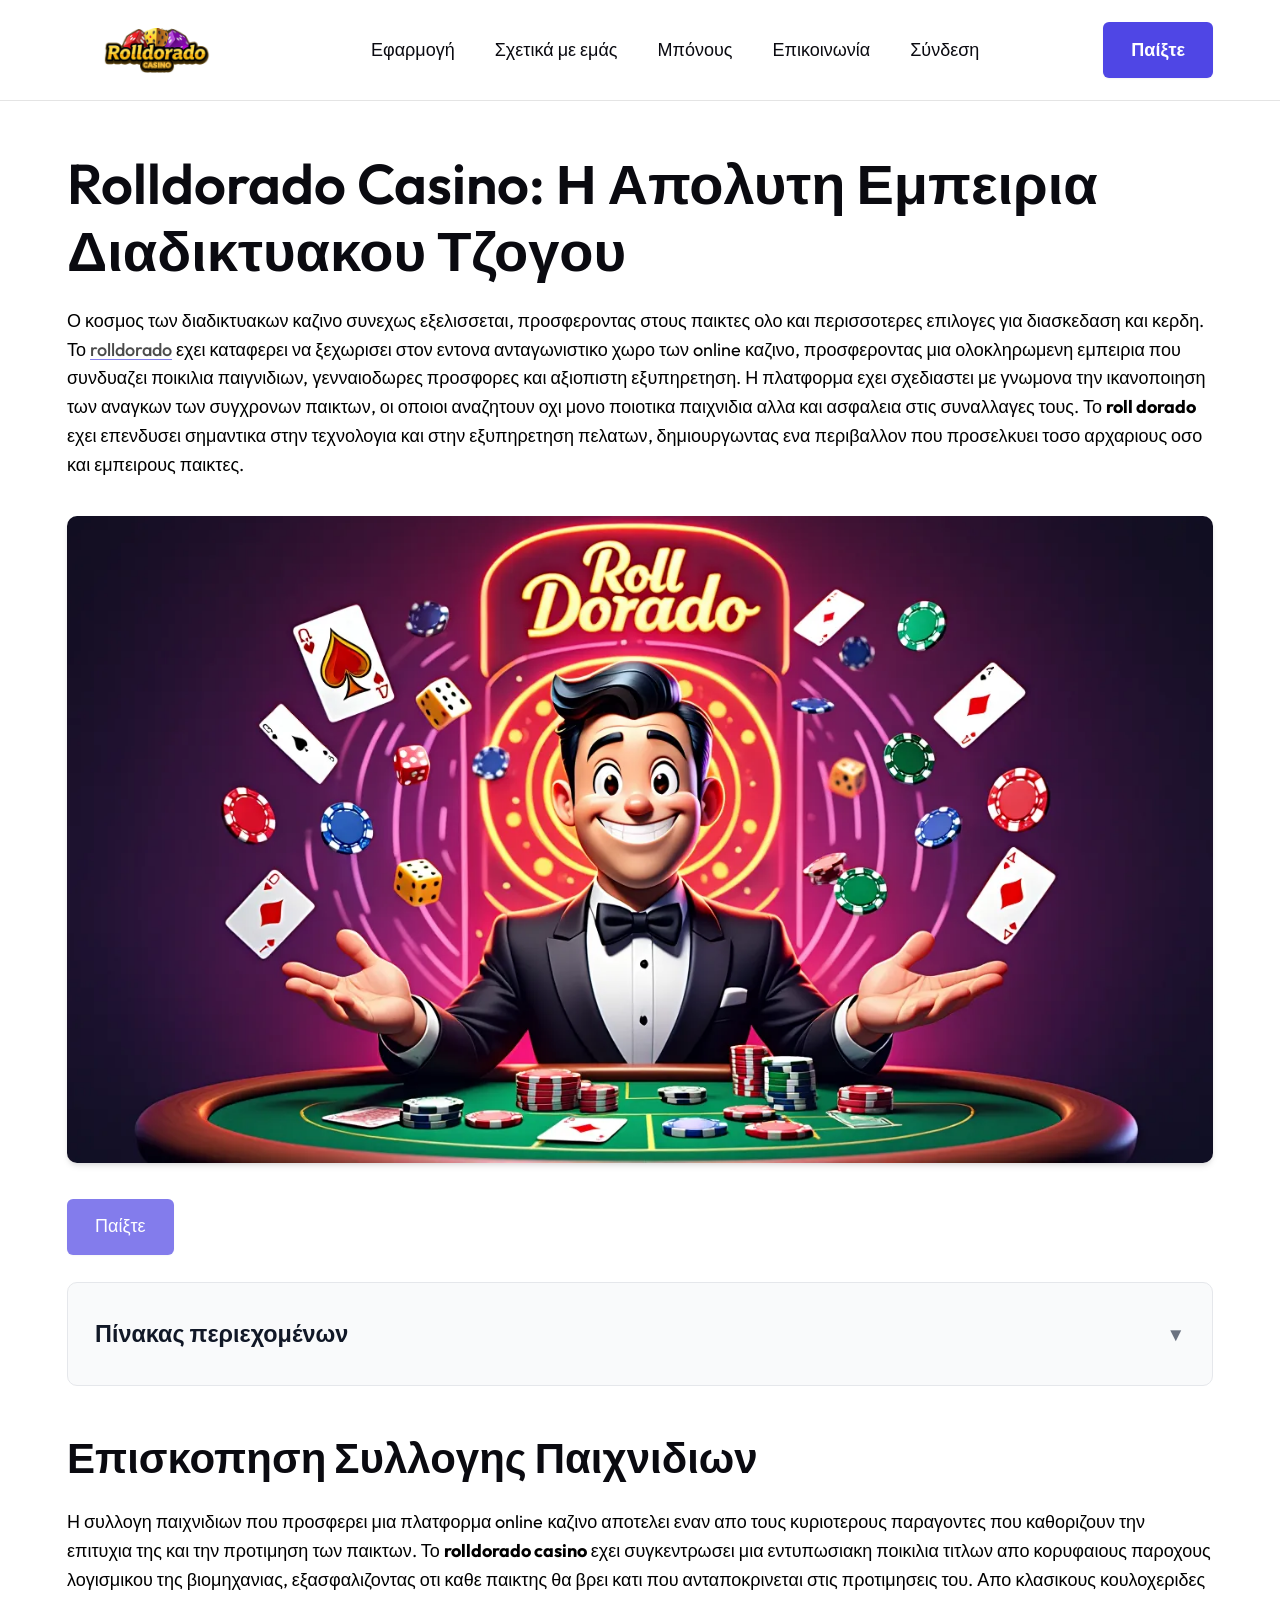
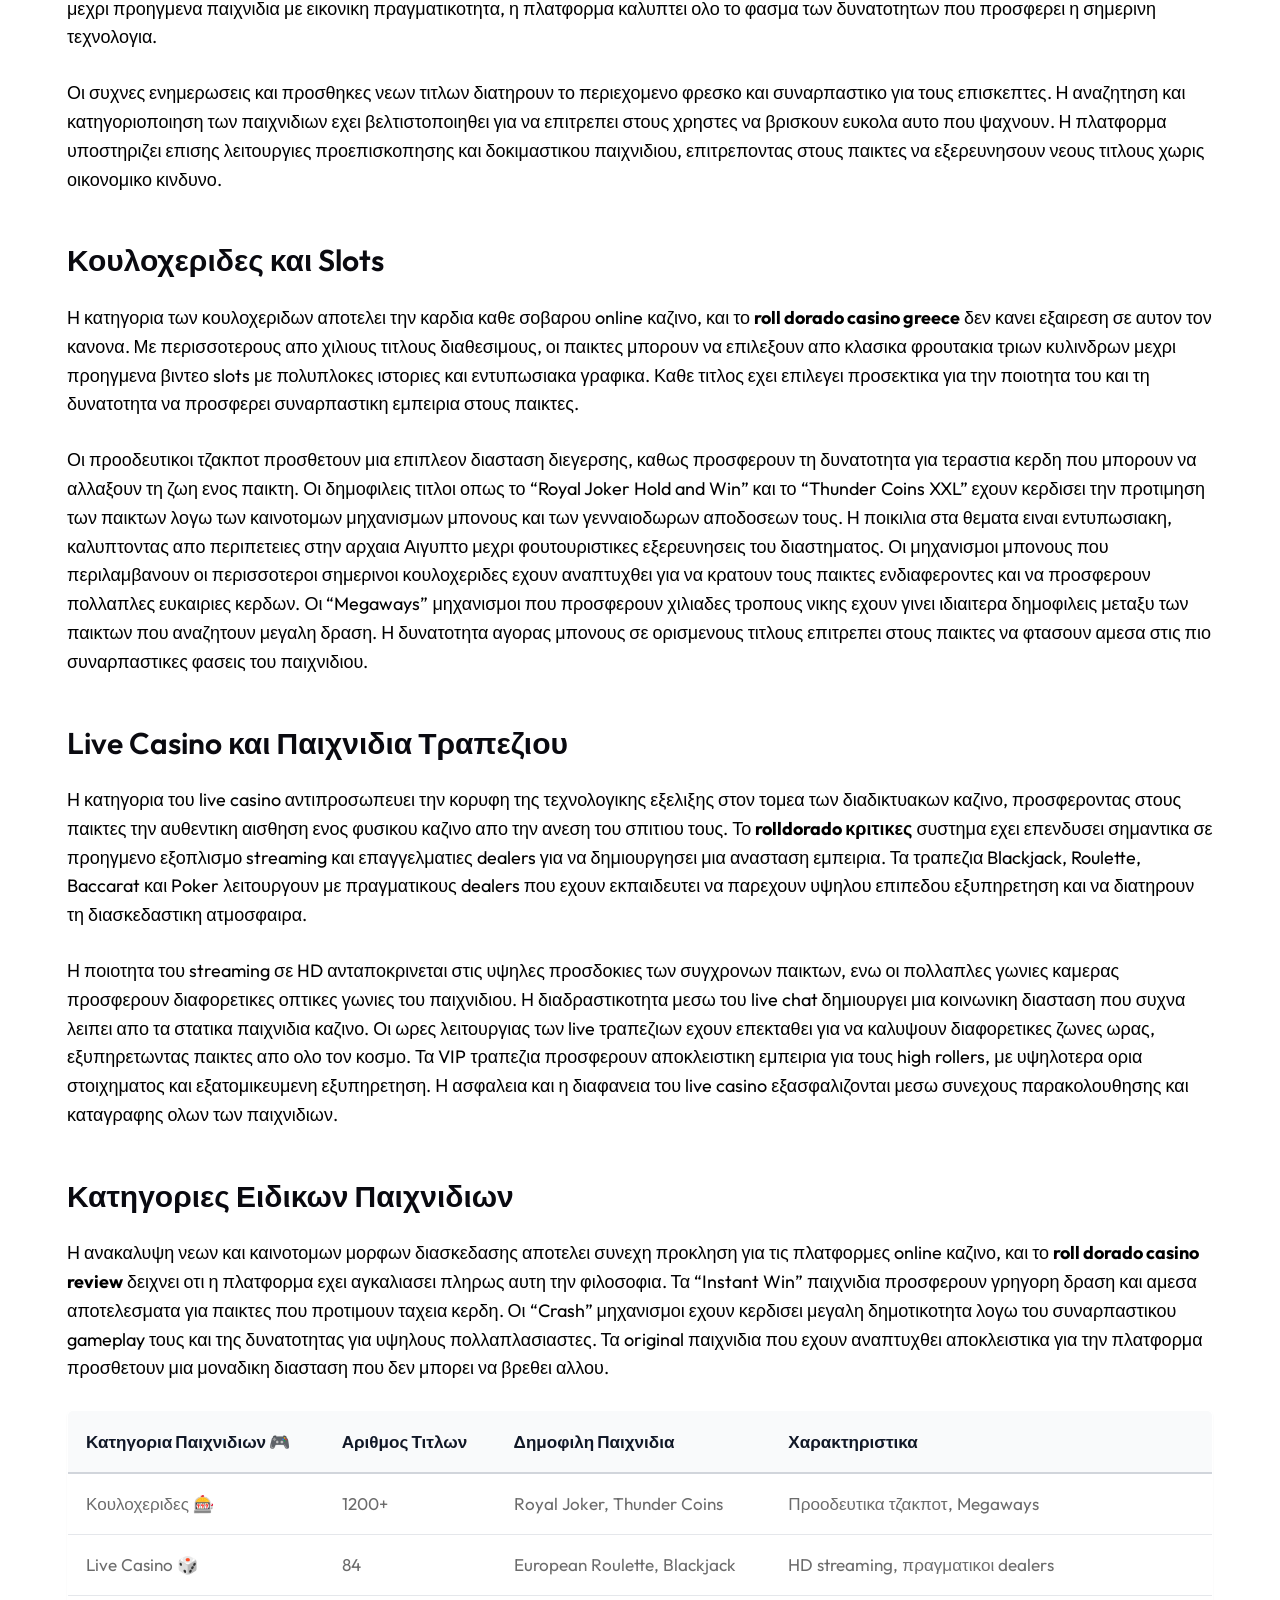
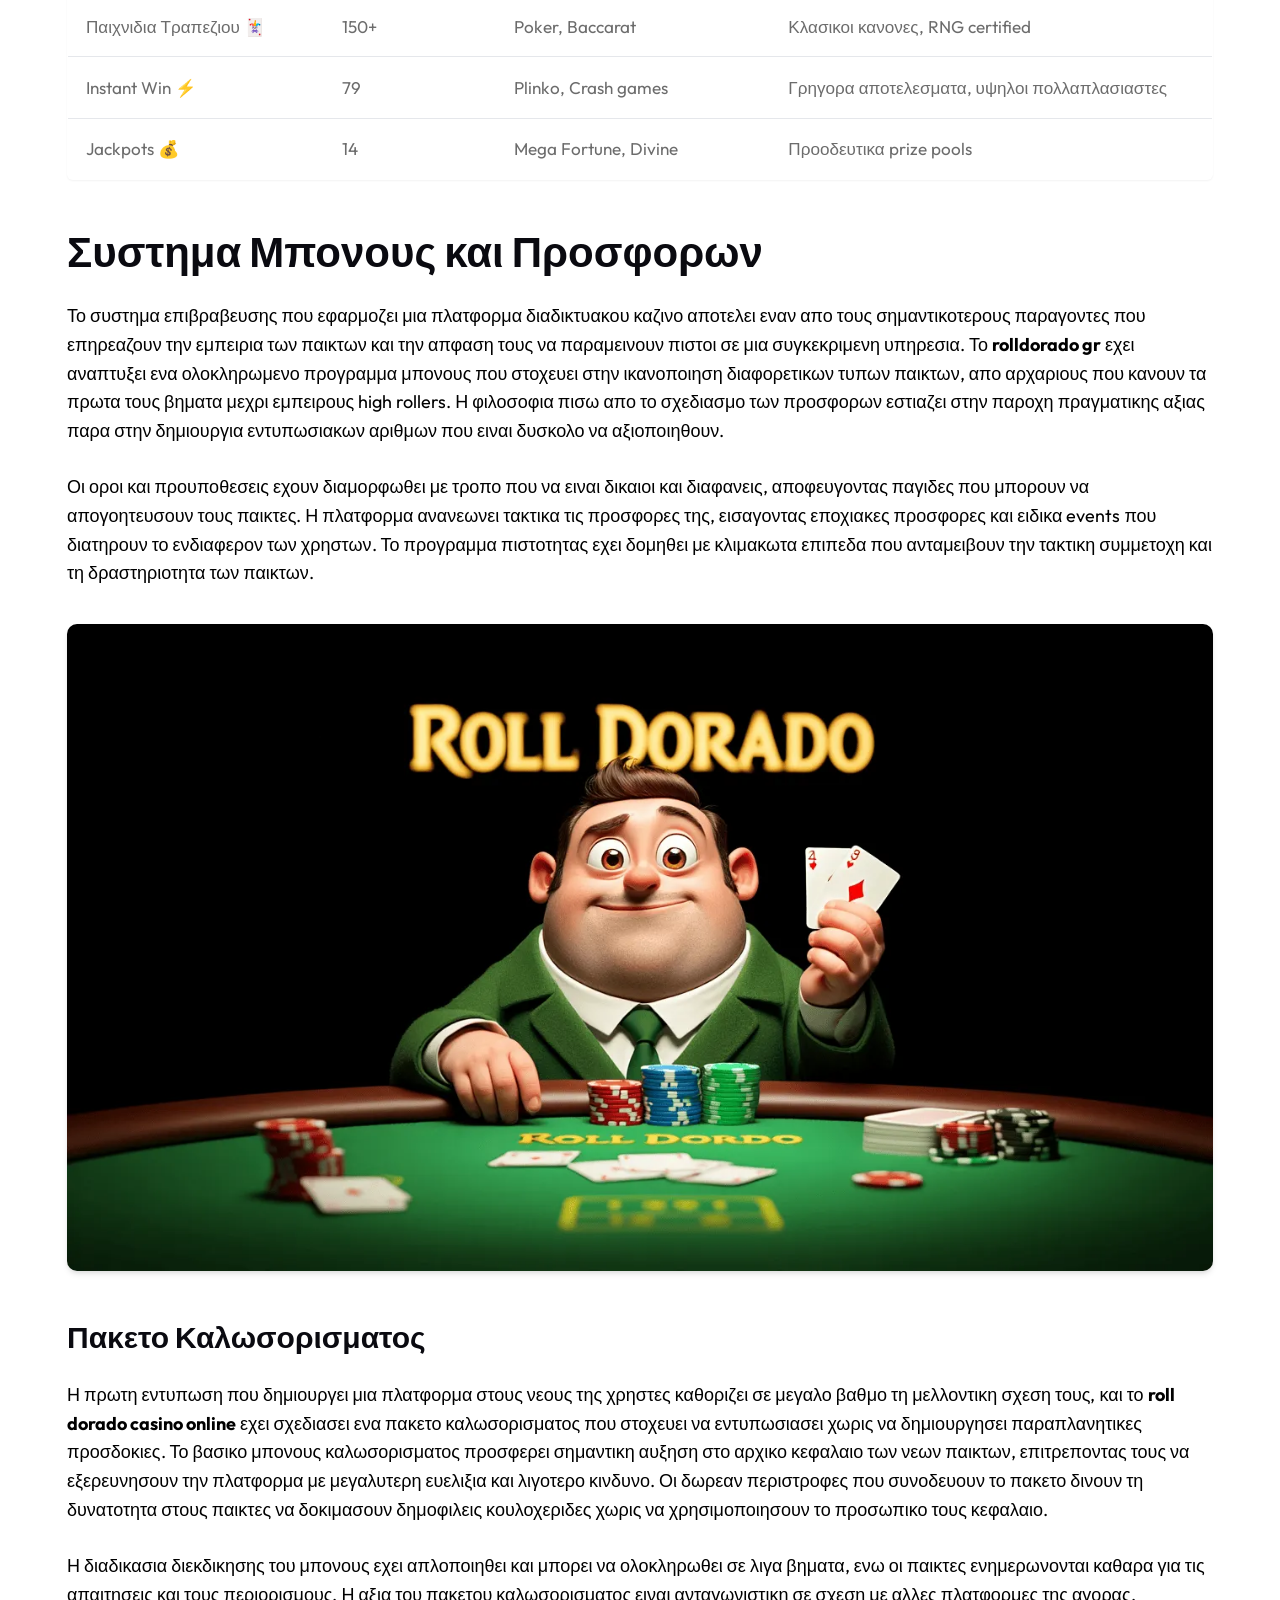
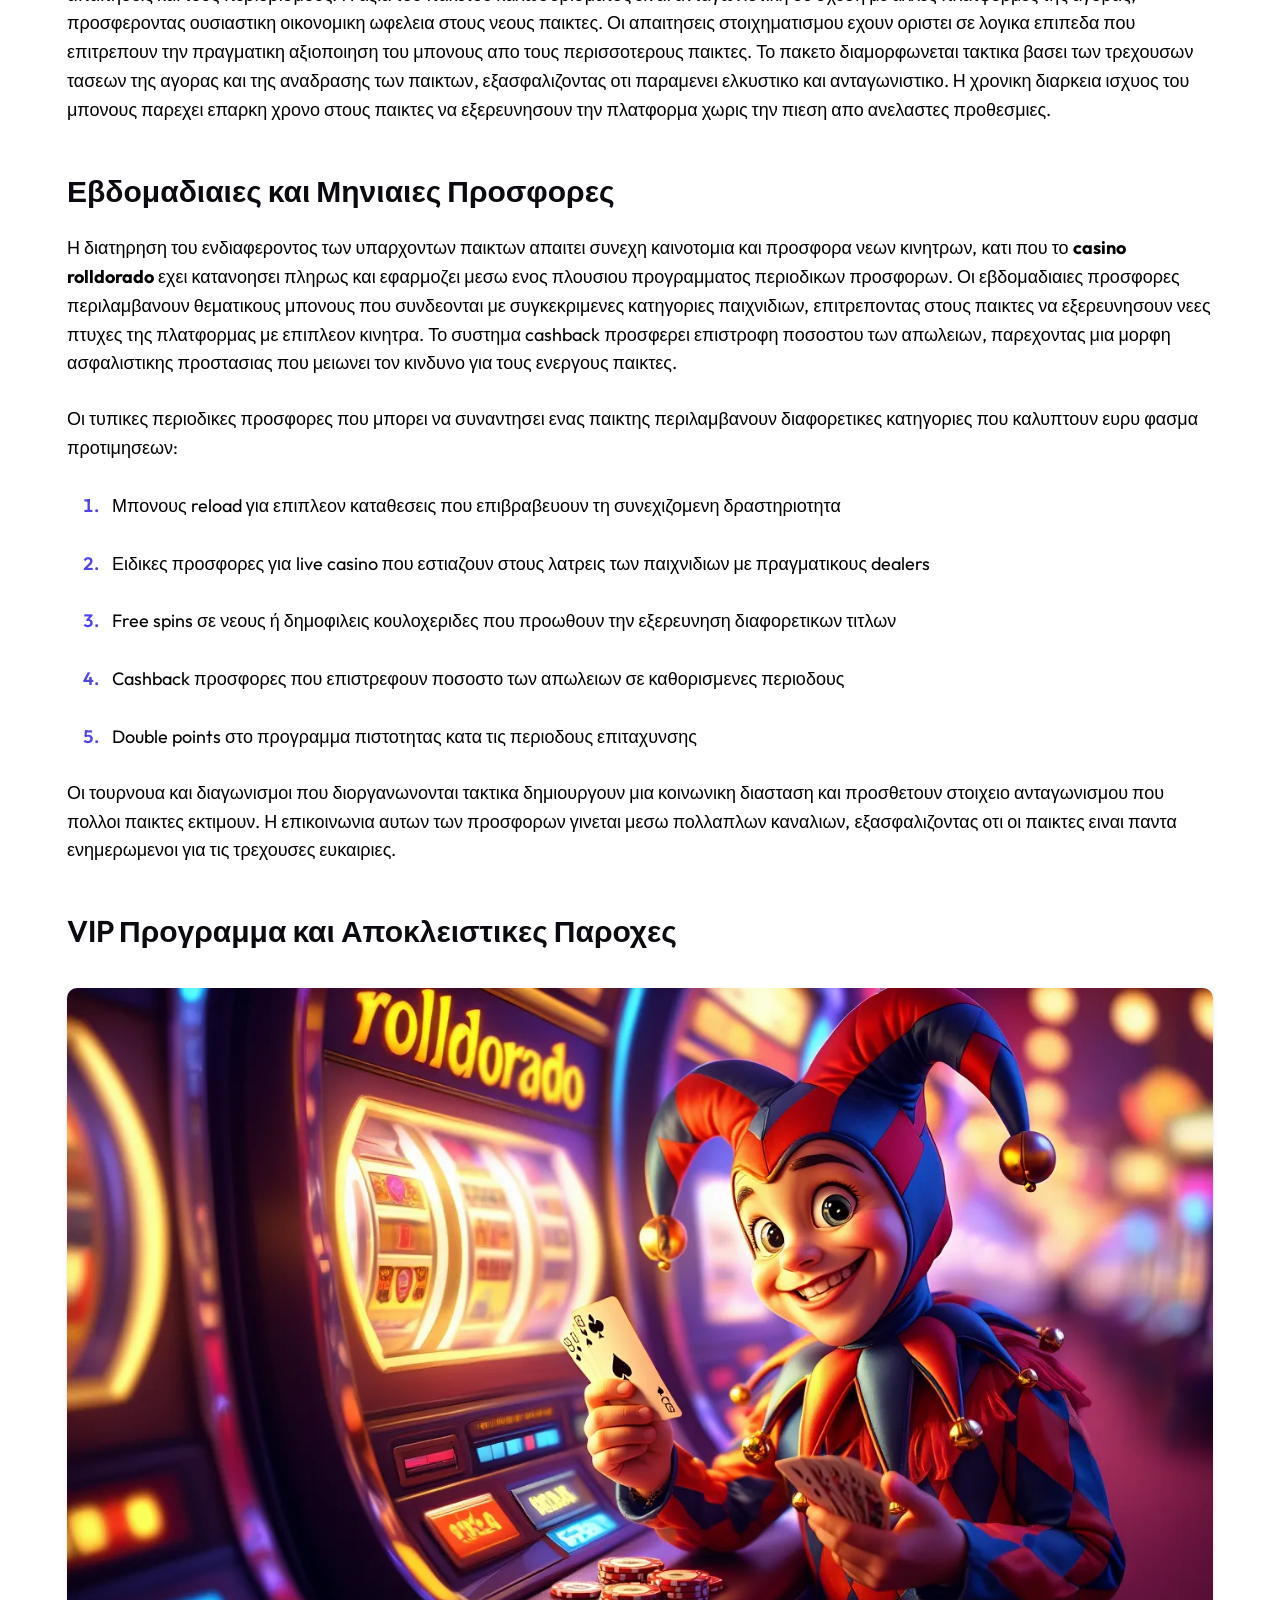
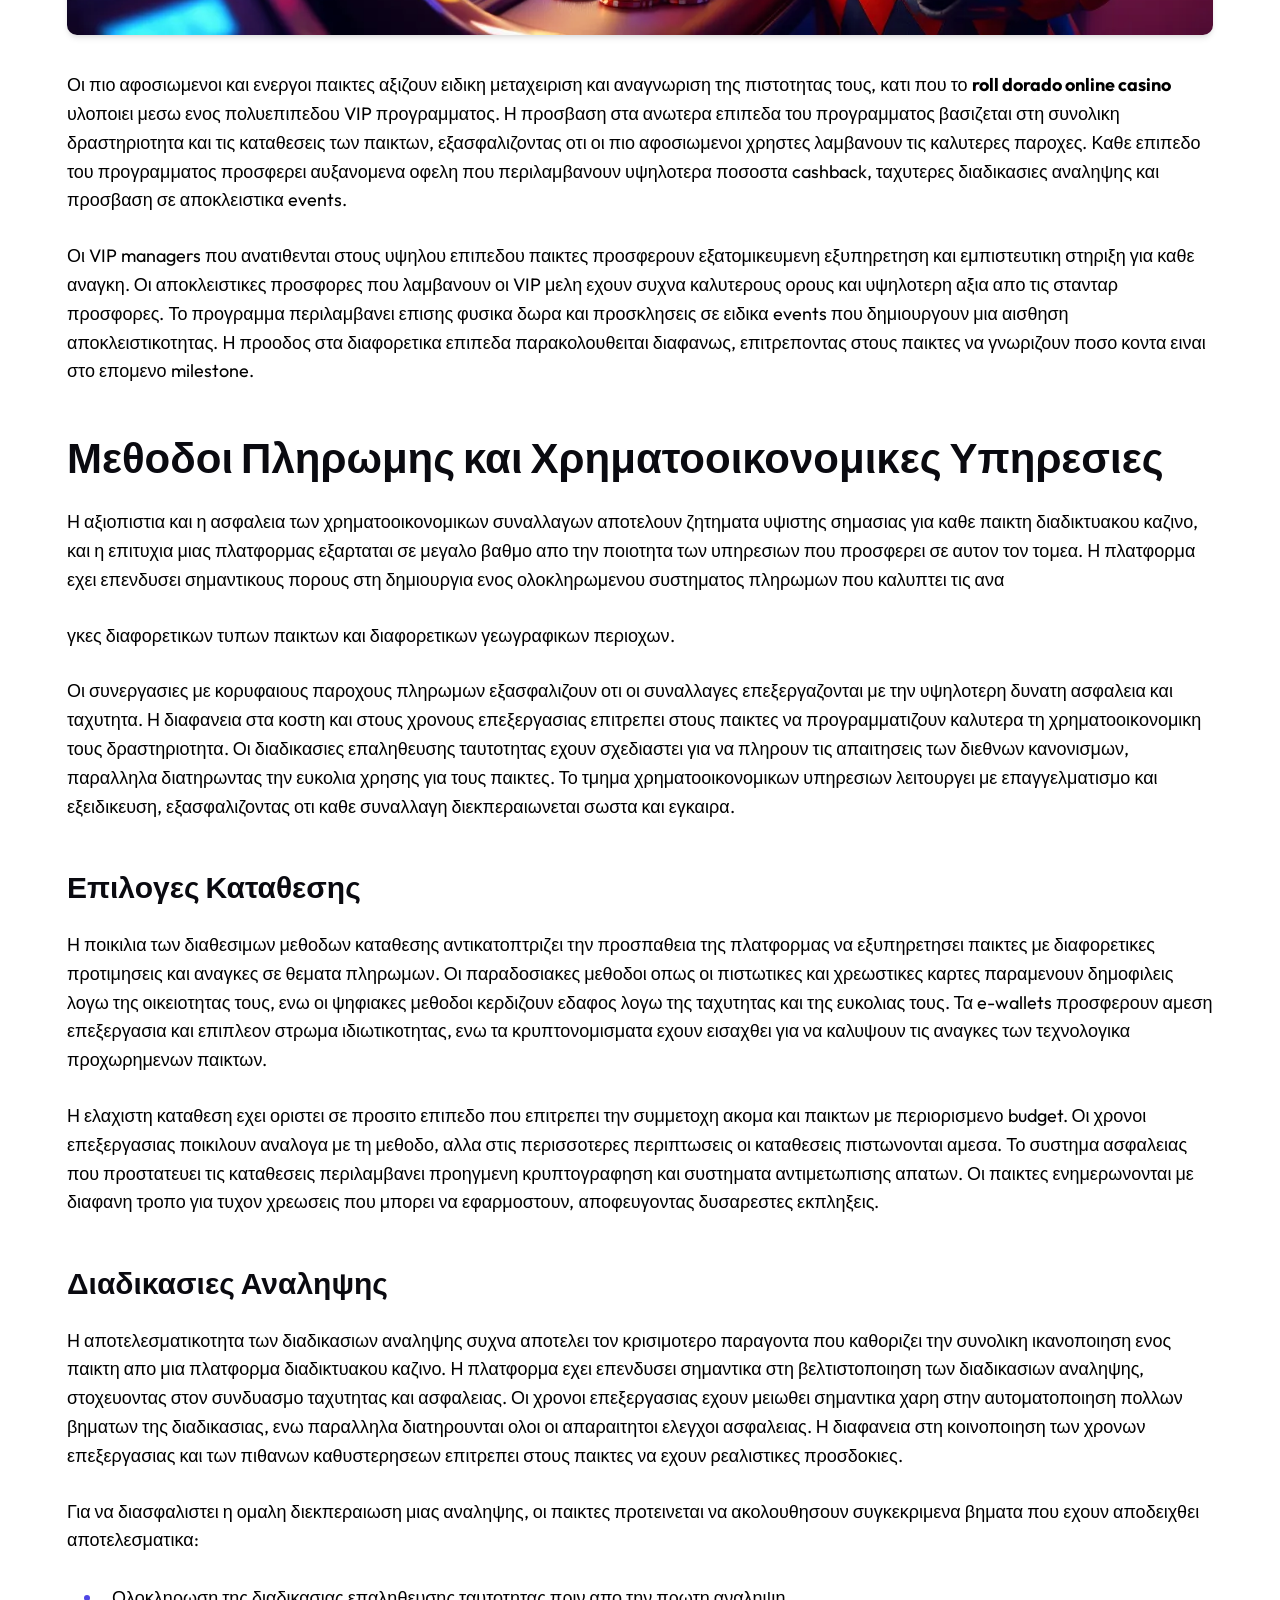
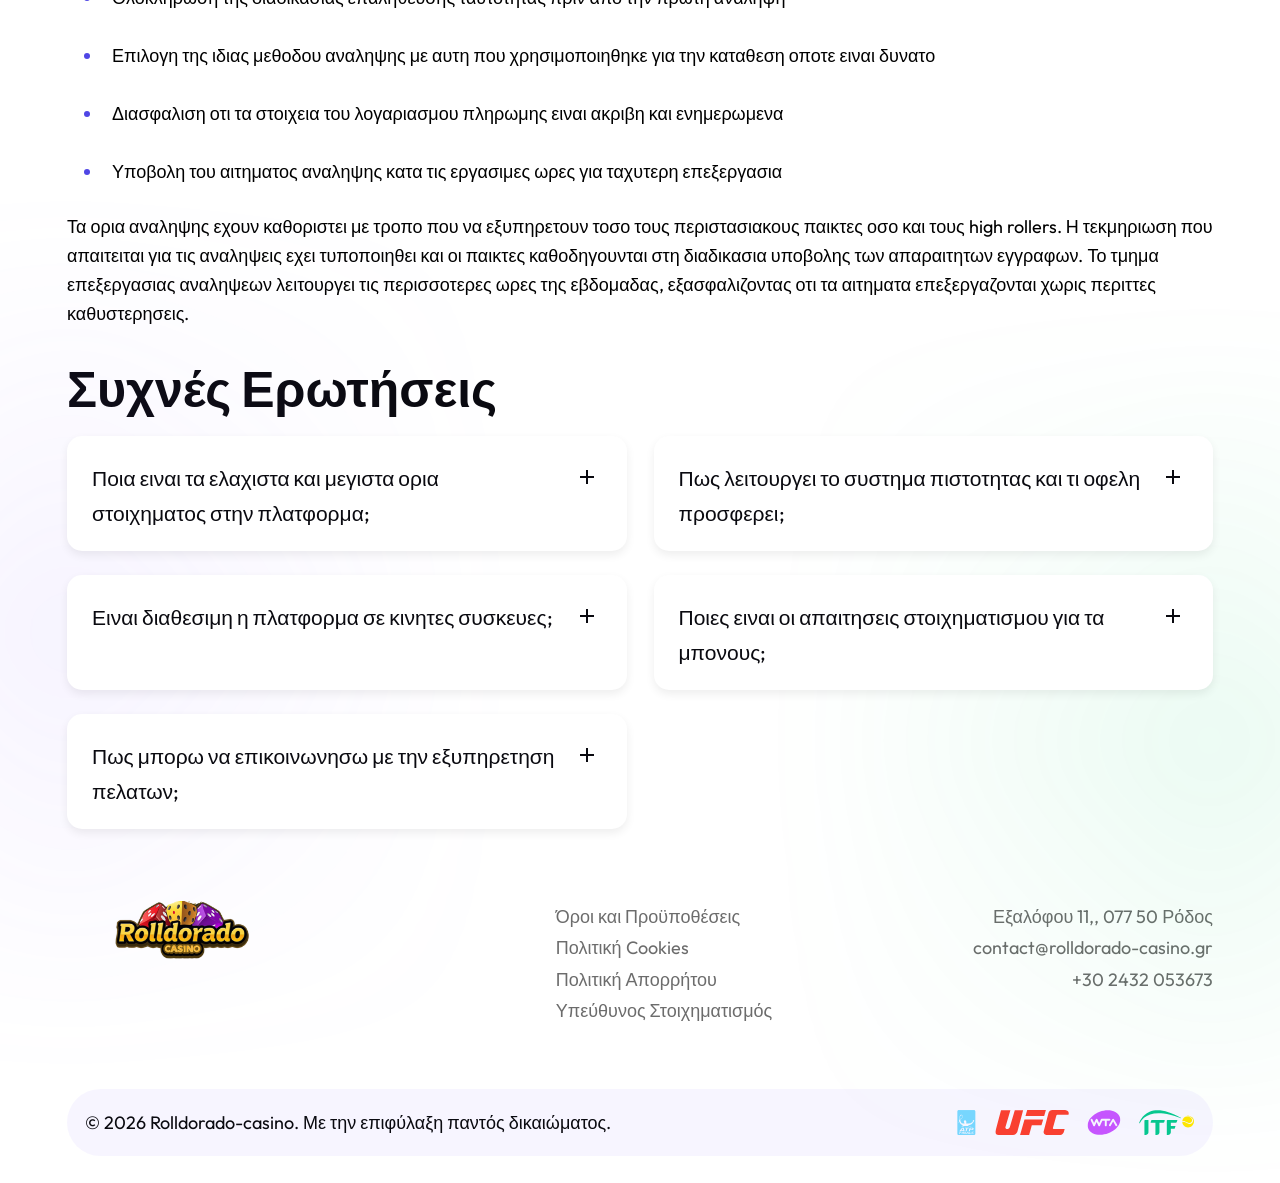
==== index.html @ d0406fed "initial commit" ====
<!DOCTYPE html><html class="no-js_a31c6f92421cba8a" lang="el-gr"><head>
  <meta charset="utf-8">
<meta name="viewport" content="width=device-width, initial-scale=1">
<meta http-equiv="x-ua-compatible" content="ie=edge"> <title>Rolldorado Casino - Αναλυτικος Οδηγος και Κριτικη</title><meta name="description" content="rolldorado Casino: Descubre nuestros orígenes, misión, metodología, ventajas, seguridad y contacto oficial del casino online para jugadores."><meta name="keywords" content="rolldorado, roll dorado, rolldorado casino, roll dorado casino greece, rolldorado κριτικες, roll dorado casino review, rolldorado gr, roll dorado casino online, casino rolldorado, roll dorado online casino"><link rel="canonical" href="https://rolldorado-casino.gr/"><link rel="icon" type="image/png" sizes="32x32" href="/captures/favicon-32x32.26ec0876a1.png"><link rel="icon" type="image/png" sizes="16x16" href="/captures/favicon-16x16.png"><link rel="apple-touch-icon" sizes="180x180" href="/apple-touch-icon.png"> 
<link rel="shortcut icon" href="/favicon.ico"> 
<meta name="msapplication-TileColor" content="#da532c"> 
<meta name="theme-color" content="#ffffff"> 
<meta property="og:title" content="Rolldorado Casino - Αναλυτικος Οδηγος και Κριτικη">
<meta property="og:description" content="rolldorado Casino: Descubre nuestros orígenes, misión, metodología, ventajas, seguridad y contacto oficial del casino online para jugadores.">
<meta property="og:type" content="website">
<meta property="og:url" content="https://rolldorado-casino.gr/"><meta property="og:image" content="https://rolldorado-casino.gr/captures/doc_main_2f19d09a30/rolldorado-casino-%CE%B1%CE%BD%CE%B1%CE%BB%CF%85%CF%84%CE%B9%CE%BA%CE%BF%CF%82-%CE%BF%CE%B4%CE%B7%CE%B3%CE%BF%CF%82-%CE%BA%CE%B1%CE%B9-%CE%BA%CF%81%CE%B9%CF%84%CE%B9%CE%BA%CE%B7-1.webp">
<meta name="twitter:card" content="summary_large_image">
<meta name="twitter:title" content="Rolldorado Casino - Αναλυτικος Οδηγος και Κριτικη">
<meta name="twitter:description" content="rolldorado Casino: Descubre nuestros orígenes, misión, metodología, ventajas, seguridad y contacto oficial del casino online para jugadores."><meta name="twitter:image" content="https://rolldorado-casino.gr/captures/doc_main_2f19d09a30/rolldorado-casino-%CE%B1%CE%BD%CE%B1%CE%BB%CF%85%CF%84%CE%B9%CE%BA%CE%BF%CF%82-%CE%BF%CE%B4%CE%B7%CE%B3%CE%BF%CF%82-%CE%BA%CE%B1%CE%B9-%CE%BA%CF%81%CE%B9%CF%84%CE%B9%CE%BA%CE%B7-1.webp"><link rel="preconnect" href="https://fonts.googleapis.com">
  <link rel="preconnect" href="https://fonts.gstatic.com" crossorigin=""><link href="https://fonts.googleapis.com/css2?family=Inter:wght@400;600;700&amp;family=Poppins:wght@700&amp;display=swap" rel="stylesheet"><meta name="robots" content="index, follow"><script type="application/ld+json">
{
  "@context": "https://schema.org",
  "@graph": [
    {
      "@type": "WebSite",
      "@id": "https:\/\/rolldorado-casino.gr\/#website",
      "url": "https:\/\/rolldorado-casino.gr\/",
      "name": "Rolldorado-casino",
      "potentialAction": {
        "@type": "SearchAction",
        "target": "https:\/\/rolldorado-casino.gr\/search?q={search_term_string}",
        "query-input": "required name=search_term_string"
      },
      "publisher": {
         "@id": "https:\/\/rolldorado-casino.gr\/#organization"
      },
      "inLanguage": "el-GR"
    },
    {
      "@type": "Organization",
      "@id": "https:\/\/rolldorado-casino.gr\/#organization",
      "name": "Rolldorado-casino",
      "url": "https:\/\/rolldorado-casino.gr\/",
      "logo": {
        "@type": "ImageObject",
        "url": "https:\/\/rolldorado-casino.gr\/captures\/logo.png"

      }},{"@type": "WebPage",
      "@id": "https:\/\/rolldorado-casino.gr\/",
      "url": "https:\/\/rolldorado-casino.gr\/",
      "name": "Rolldorado Casino - Αναλυτικος Οδηγος και Κριτικη",
      "description": "rolldorado Casino: Descubre nuestros orígenes, misión, metodología, ventajas, seguridad y contacto oficial del casino online para jugadores.",
      "inLanguage": "el-GR","datePublished": "2026-07-01T00:00:00Z",
      "dateModified": "2026-07-01T00:00:00Z",
      "isPartOf": {
        "@id": "https:\/\/rolldorado-casino.gr\/#website"
      }},
    {
      "@type": "FAQPage",
      "mainEntity": [{
          "@type": "Question",
          "name": "Ποια ειναι τα ελαχιστα και μεγιστα ορια στοιχηματος στην πλατφορμα;",
          "acceptedAnswer": {
            "@type": "Answer",
            "text": "Τα ορια στοιχηματος ποικιλουν αναλογα με την κατηγορια παιχνιδιου και τον συγκεκριμενο τιτλο, με τους περισσοτερους κουλοχεριδες να δεχονται στοιχηματα απο μερικα λεπτα μεχρι αρκετες εκατονταδες ευρω ανα περιστροφη. Τα παιχνιδια τραπεζιου συνηθως εχουν υψηλοτερα ορια, ιδιαιτερα στα VIP τραπεζια οπου μπορουν να τοποθετηθουν στοιχηματα αρκετων χιλιαδων ευρω. Οι παικτες μπορουν να βρουν τα συγκεκριμενα ορια για καθε παιχνιδι στις πληροφοριες που εμφανιζονται πριν την εναρξη του παιχνιδιου.\n"
          }
        },{
          "@type": "Question",
          "name": "Πως λειτουργει το συστημα πιστοτητας και τι οφελη προσφερει;",
          "acceptedAnswer": {
            "@type": "Answer",
            "text": "Το συστημα πιστοτητας βραβευει τους παικτες με points για καθε στοιχημα που τοποθετουν, ανεξαρτητα απο το αποτελεσμα του παιχνιδιου. Αυτα τα points μπορουν να εξαργυρωθουν για μπονους, δωρεαν περιστροφες, ή πραγματικα χρηματα, αναλογα με το επιπεδο του παικτη στο προγραμμα. Καθως οι παικτες ανεβαινουν επιπεδα, κερδιζουν προσβαση σε καλυτερα ποσοστα μετατροπης, ταχυτερες αναληψεις, και αποκλειστικες προσφορες.\n"
          }
        },{
          "@type": "Question",
          "name": "Ειναι διαθεσιμη η πλατφορμα σε κινητες συσκευες;",
          "acceptedAnswer": {
            "@type": "Answer",
            "text": "Ναι, η πλατφορμα εχει βελτιστοποιηθει πληρως για κινητες συσκευες και προσφερει εξαιρετικη εμπειρια τοσο μεσω mobile browser οσο και μεσω αφιερωμενων εφαρμογων για iOS και Android. Ολα τα παιχνιδια και οι λειτουργιες που διατιθενται στην desktop εκδοση ειναι προσβασιμα και στις κινητες συσκευες. Η διεπαφη εχει προσαρμοστει για οθονες αφης και προσφερει ιδιαιτερα ομαλη πλοηγηση και λειτουργικοτητα.\n"
          }
        },{
          "@type": "Question",
          "name": "Ποιες ειναι οι απαιτησεις στοιχηματισμου για τα μπονους;",
          "acceptedAnswer": {
            "@type": "Answer",
            "text": "Οι απαιτησεις στοιχηματισμου διαφερουν αναλογα με τον τυπο του μπονους, αλλα συνηθως κυμαινονται απο 35x εως 50x την αξια του μπονους. Οι δωρεαν περιστροφες εχουν συνηθως χαμηλοτερες απαιτησεις στοιχηματισμου που εφαρμοζονται στα κερδη που προκυπτουν απο αυτες. Ολοι οι οροι και προυποθεσεις αναφερονται σαφως στη σελιδα καθε προσφορας, και οι παικτες μπορουν να παρακολουθουν την προοδο τους στην εκπληρωση των απαιτησεων μεσω του λογαριασμου τους.\n"
          }
        },{
          "@type": "Question",
          "name": "Πως μπορω να επικοινωνησω με την εξυπηρετηση πελατων;",
          "acceptedAnswer": {
            "@type": "Answer",
            "text": "Η εξυπηρετηση πελατων ειναι διαθεσιμη 24\/7 μεσω πολλαπλων καναλιων επικοινωνιας, συμπεριλαμβανομενου live chat, email, και τηλεφωνικης υποστηριξης. Το live chat προσφερει αμεσες αποκρισεις για τα περισσοτερα ερωτηματα, ενω το email χρησιμοποιειται για πιο περιπλοκα θεματα που απαιτουν αναλυτικη διερευνηση. Υπαρχει επισης εκτενης ενοτητα FAQ και βοηθειας που καλυπτει τα πιο συνηθισμενα ερωτηματα και προβληματα που μπορει να αντιμετωπισουν οι παικτες.\n"
          }
        }]
    }]
}
</script><meta name="generator" content="Hugo 0.148.2">
  
  <link rel="stylesheet" href="/stylesheet/bootstrap.min.662cc94c.css">
  <link rel="stylesheet" href="/stylesheet/fontawesome.min.9224754f.css">
  <link rel="stylesheet" href="/stylesheet/animate.fdb10ee7.css">
  <link rel="stylesheet" href="/stylesheet/odometer.6a5f8309.css">
  <link rel="stylesheet" href="/stylesheet/slick.min.5a803462.css">
  
  
  <link rel="stylesheet" href="/stylesheet/style.31c47801c6d0d72ed2a5c82821228aae0c2e79ded20c3f57e30a147ff3dc51f1.9a481f0e.css" integrity="sha384-0KXBVfn+M3Rq9s7ceeUWSUtH//mEdd8QorEAnDosq/TmWzyBZxPk2CMEoxGHtPv9">
  
  <link rel="stylesheet" href="/stylesheet/style.5d82aa0d5315f677f709af838c8047af22db36b3e33fa7e0f8188cf7c692dd08.2a2a2f2e.css" integrity="sha384-d7JrkSmFi6nLMh2XPvFJecejnaEzacwn48N3s2CeAZXG4I7FW5NGJf6heShkm1qw">
  
</head>

<body>
  
  <div class="cs_preloader cs_white_bg_29bff13aadb6f8f1">
    <div class="cs_preloader_in_9e02213da8120f65 position-relative_8665106d730b5403"><span></span><span></span></div>
  </div>
  

  

<header class="cs_site_header_c042a2f9377489ff cs_style_1_2919be1893198a38 cs_sticky_header">
  
  <div class="cs_main_header_cfa632a013ffe43c cs_fs_18_be882e6b5e52ee8f cs_heading_color_eef34464a90fce71">
    <div class="container"> 
      <div class="cs_main_header_in_66e9f91aeef2149d">

        <div class="cs_main_header_left_5118679f85a5bb72">
          
          <div class="logo_d0029a6edcdb0884">
  <a href="/" title="Rolldorado-casino">
    <img src="/captures/logo.942ea40196.png" title="Rolldorado-casino" alt="Rolldorado-casino" width="200" height="100"></a>
</div>
        </div>

        <div class="cs_main_header_center_b1e45547e9e431ec">
          
          <div class="cs_nav"><ul class="cs_nav_list"><li class="menu-item"><a href="/app/" aria-label="Menu link Εφαρμογή" id="menu-app-main">
                  Εφαρμογή
                </a></li><li class="menu-item"><a href="/our-history/" aria-label="Menu link Σχετικά με εμάς" id="menu-about-us-main">
                  Σχετικά με εμάς
                </a></li><li class="menu-item"><a href="/bonus/" aria-label="Menu link Μπόνους" id="menu-bonus-main">
                  Μπόνους
                </a></li><li class="menu-item"><a href="/support/" aria-label="Menu link Επικοινωνία" id="menu-contacts-main">
                  Επικοινωνία
                </a></li><li class="menu-item"><a href="/login/" aria-label="Menu link Σύνδεση" id="menu-login-main">
                  Σύνδεση
                </a></li></ul></div></div>
         <div class="header-controls_6a9f819328f8766a">
            <a href="/play" class="button play-button" title="Παίξτε" target="_blank" rel="noopener noreferrer nofollow">Παίξτε</a> 
            
        </div>

      </div>
    </div>
  </div>
  
  <hr>
</header>




  
  

  
  <main id="content" role="main">
    
  <div class="main-content-wrapper_a68dcfa5d84ef928"> 

    
    

    <section class="content-section_f45839c46b7a23b5"> 
        <div class="container">
          <div class="content-area_8362ce3791d70861 home-content_cc7268920b66c6fd"> 
            <h1 id="rolldorado-casino-η-απολυτη-εμπειρια-διαδικτυακου-τζογου">Rolldorado Casino: Η Απολυτη Εμπειρια Διαδικτυακου Τζογου</h1>
<p>Ο κοσμος των διαδικτυακων καζινο συνεχως εξελισσεται, προσφεροντας στους
παικτες ολο και περισσοτερες επιλογες για διασκεδαση και κερδη. Το
<strong><a href="https://rolldorado.gr">rolldorado</a></strong> εχει καταφερει να ξεχωρισει στον εντονα ανταγωνιστικο
χωρο των online καζινο, προσφεροντας μια ολοκληρωμενη εμπειρια που
συνδυαζει ποικιλια παιγνιδιων, γενναιοδωρες προσφορες και αξιοπιστη
εξυπηρετηση. Η πλατφορμα εχει σχεδιαστει με γνωμονα την ικανοποιηση των
αναγκων των συγχρονων παικτων, οι οποιοι αναζητουν οχι μονο ποιοτικα
παιχνιδια αλλα και ασφαλεια στις συναλλαγες τους. Το <strong>roll dorado</strong>
εχει επενδυσει σημαντικα στην τεχνολογια και στην εξυπηρετηση πελατων,
δημιουργωντας ενα περιβαλλον που προσελκυει τοσο αρχαριους οσο και
εμπειρους παικτες.</p>
<p><img src="/captures/doc_main_2f19d09a30/rolldorado-casino-%ce%b1%ce%bd%ce%b1%ce%bb%cf%85%cf%84%ce%b9%ce%ba%ce%bf%cf%82-%ce%bf%ce%b4%ce%b7%ce%b3%ce%bf%cf%82-%ce%ba%ce%b1%ce%b9-%ce%ba%cf%81%ce%b9%cf%84%ce%b9%ce%ba%ce%b7-1.webp" alt="rolldorado" title="rolldorado" loading="lazy"></p>
<p><a href="/play" class="button play-button" title="Παίξτε" target="_blank" rel="noopener noreferrer nofollow">Παίξτε</a>
<script type="application/ld+json">{"@context":"https://schema.org","@id":"https://rolldorado-casino.gr/#toc-b54b94e9f9ea38e7e346dfe2e468fd74","@type":"SiteNavigationElement","isPartOf":{"@id":"https://rolldorado-casino.gr/","@type":"WebPage"},"name":"Πίνακας περιεχομένων"}</script>

  </p><aside class="toc-container" id="toc-b54b94e9f9ea38e7e346dfe2e468fd74">
    <h2 class="toc-title_8565b35732036e19">
      <button type="button" class="toc-toggle-button" aria-expanded="false" aria-controls="toc-content-toc-b54b94e9f9ea38e7e346dfe2e468fd74">
        <div>Πίνακας περιεχομένων</div>
        <span class="toc-toggle-icon_ef4981f09b5afe4d" aria-hidden="true">▼</span>
      </button>
    </h2>
    <div class="toc-content-wrapper" id="toc-content-toc-b54b94e9f9ea38e7e346dfe2e468fd74">
      <nav id="TableOfContents"><nav id="TableOfContents">
  <ul>
    <li><a href="#επισκοπηση-συλλογης-παιχνιδιων">Επισκοπηση Συλλογης Παιχνιδιων</a>
      <ul>
        <li><a href="#κουλοχεριδες-και-slots">Κουλοχεριδες και Slots</a></li>
        <li><a href="#live-casino-και-παιχνιδια-τραπεζιου">Live Casino και Παιχνιδια Τραπεζιου</a></li>
        <li><a href="#κατηγοριες-ειδικων-παιχνιδιων">Κατηγοριες Ειδικων Παιχνιδιων</a></li>
      </ul>
    </li>
    <li><a href="#συστημα-μπονους-και-προσφορων">Συστημα Μπονους και Προσφορων</a>
      <ul>
        <li><a href="#πακετο-καλωσορισματος">Πακετο Καλωσορισματος</a></li>
        <li><a href="#εβδομαδιαιες-και-μηνιαιες-προσφορες">Εβδομαδιαιες και Μηνιαιες Προσφορες</a></li>
        <li><a href="#vip-προγραμμα-και-αποκλειστικες-παροχες">VIP Προγραμμα και Αποκλειστικες Παροχες</a></li>
      </ul>
    </li>
    <li><a href="#μεθοδοι-πληρωμης-και-χρηματοοικονομικες-υπηρεσιες">Μεθοδοι Πληρωμης και Χρηματοοικονομικες Υπηρεσιες</a>
      <ul>
        <li><a href="#επιλογες-καταθεσης">Επιλογες Καταθεσης</a></li>
        <li><a href="#διαδικασιες-αναληψης">Διαδικασιες Αναληψης</a></li>
      </ul>
    </li>
  </ul>
</nav></nav>
    </div>
  </aside><p></p>
<h2 id="επισκοπηση-συλλογης-παιχνιδιων">Επισκοπηση Συλλογης Παιχνιδιων</h2>
<p>Η συλλογη παιχνιδιων που προσφερει μια πλατφορμα online καζινο αποτελει
εναν απο τους κυριοτερους παραγοντες που καθοριζουν την επιτυχια της και
την προτιμηση των παικτων. Το <strong>rolldorado casino</strong> εχει συγκεντρωσει
μια εντυπωσιακη ποικιλια τιτλων απο κορυφαιους παροχους λογισμικου της
βιομηχανιας, εξασφαλιζοντας οτι καθε παικτης θα βρει κατι που
ανταποκρινεται στις προτιμησεις του. Απο κλασικους κουλοχεριδες μεχρι
προηγμενα παιχνιδια με εικονικη πραγματικοτητα, η πλατφορμα καλυπτει ολο
το φασμα των δυνατοτητων που προσφερει η σημερινη τεχνολογια.</p>
<p>Οι συχνες ενημερωσεις και προσθηκες νεων τιτλων διατηρουν το περιεχομενο
φρεσκο και συναρπαστικο για τους επισκεπτες. Η αναζητηση και
κατηγοριοποιηση των παιχνιδιων εχει βελτιστοποιηθει για να επιτρεπει
στους χρηστες να βρισκουν ευκολα αυτο που ψαχνουν. Η πλατφορμα
υποστηριζει επισης λειτουργιες προεπισκοπησης και δοκιμαστικου
παιχνιδιου, επιτρεποντας στους παικτες να εξερευνησουν νεους τιτλους
χωρις οικονομικο κινδυνο.</p>
<h3 id="κουλοχεριδες-και-slots">Κουλοχεριδες και Slots</h3>
<p>Η κατηγορια των κουλοχεριδων αποτελει την καρδια καθε σοβαρου online
καζινο, και το <strong>roll dorado casino greece</strong> δεν κανει εξαιρεση σε αυτον
τον κανονα. Με περισσοτερους απο χιλιους τιτλους διαθεσιμους, οι παικτες
μπορουν να επιλεξουν απο κλασικα φρουτακια τριων κυλινδρων μεχρι
προηγμενα βιντεο slots με πολυπλοκες ιστοριες και εντυπωσιακα γραφικα.
Καθε τιτλος εχει επιλεγει προσεκτικα για την ποιοτητα του και τη
δυνατοτητα να προσφερει συναρπαστικη εμπειρια στους παικτες.</p>
<p>Οι προοδευτικοι τζακποτ προσθετουν μια επιπλεον διασταση διεγερσης,
καθως προσφερουν τη δυνατοτητα για τεραστια κερδη που μπορουν να
αλλαξουν τη ζωη ενος παικτη. Οι δημοφιλεις τιτλοι οπως το “Royal Joker
Hold and Win” και το “Thunder Coins XXL” εχουν κερδισει την προτιμηση
των παικτων λογω των καινοτομων μηχανισμων μπονους και των γενναιοδωρων
αποδοσεων τους. Η ποικιλια στα θεματα ειναι εντυπωσιακη, καλυπτοντας απο
περιπετειες στην αρχαια Αιγυπτο μεχρι φουτουριστικες εξερευνησεις του
διαστηματος. Οι μηχανισμοι μπονους που περιλαμβανουν οι περισσοτεροι
σημερινοι κουλοχεριδες εχουν αναπτυχθει για να κρατουν τους παικτες
ενδιαφεροντες και να προσφερουν πολλαπλες ευκαιριες κερδων. Οι
“Megaways” μηχανισμοι που προσφερουν χιλιαδες τροπους νικης εχουν γινει
ιδιαιτερα δημοφιλεις μεταξυ των παικτων που αναζητουν μεγαλη δραση. Η
δυνατοτητα αγορας μπονους σε ορισμενους τιτλους επιτρεπει στους παικτες
να φτασουν αμεσα στις πιο συναρπαστικες φασεις του παιχνιδιου.</p>
<h3 id="live-casino-και-παιχνιδια-τραπεζιου">Live Casino και Παιχνιδια Τραπεζιου</h3>
<p>Η κατηγορια του live casino αντιπροσωπευει την κορυφη της τεχνολογικης
εξελιξης στον τομεα των διαδικτυακων καζινο, προσφεροντας στους παικτες
την αυθεντικη αισθηση ενος φυσικου καζινο απο την ανεση του σπιτιου
τους. Το <strong>rolldorado κριτικες</strong> συστημα εχει επενδυσει σημαντικα σε
προηγμενο εξοπλισμο streaming και επαγγελματιες dealers για να
δημιουργησει μια ανασταση εμπειρια. Τα τραπεζια Blackjack, Roulette,
Baccarat και Poker λειτουργουν με πραγματικους dealers που εχουν
εκπαιδευτει να παρεχουν υψηλου επιπεδου εξυπηρετηση και να διατηρουν τη
διασκεδαστικη ατμοσφαιρα.</p>
<p>Η ποιοτητα του streaming σε HD ανταποκρινεται στις υψηλες προσδοκιες των
συγχρονων παικτων, ενω οι πολλαπλες γωνιες καμερας προσφερουν
διαφορετικες οπτικες γωνιες του παιχνιδιου. Η διαδραστικοτητα μεσω του
live chat δημιουργει μια κοινωνικη διασταση που συχνα λειπει απο τα
στατικα παιχνιδια καζινο. Οι ωρες λειτουργιας των live τραπεζιων εχουν
επεκταθει για να καλυψουν διαφορετικες ζωνες ωρας, εξυπηρετωντας παικτες
απο ολο τον κοσμο. Τα VIP τραπεζια προσφερουν αποκλειστικη εμπειρια για
τους high rollers, με υψηλοτερα ορια στοιχηματος και εξατομικευμενη
εξυπηρετηση. Η ασφαλεια και η διαφανεια του live casino εξασφαλιζονται
μεσω συνεχους παρακολουθησης και καταγραφης ολων των παιχνιδιων.</p>
<h3 id="κατηγοριες-ειδικων-παιχνιδιων">Κατηγοριες Ειδικων Παιχνιδιων</h3>
<p>Η ανακαλυψη νεων και καινοτομων μορφων διασκεδασης αποτελει συνεχη
προκληση για τις πλατφορμες online καζινο, και το <strong>roll dorado casino
review</strong> δειχνει οτι η πλατφορμα εχει αγκαλιασει πληρως αυτη την
φιλοσοφια. Τα “Instant Win” παιχνιδια προσφερουν γρηγορη δραση και αμεσα
αποτελεσματα για παικτες που προτιμουν ταχεια κερδη. Οι “Crash”
μηχανισμοι εχουν κερδισει μεγαλη δημοτικοτητα λογω του συναρπαστικου
gameplay τους και της δυνατοτητας για υψηλους πολλαπλασιαστες. Τα
original παιχνιδια που εχουν αναπτυχθει αποκλειστικα για την πλατφορμα
προσθετουν μια μοναδικη διασταση που δεν μπορει να βρεθει αλλου.</p>
<table>
  <thead>
      <tr>
          <th><strong>Κατηγορια Παιχνιδιων 🎮</strong></th>
          <th><strong>Αριθμος Τιτλων</strong></th>
          <th><strong>Δημοφιλη Παιχνιδια</strong></th>
          <th><strong>Χαρακτηριστικα</strong></th>
      </tr>
  </thead>
  <tbody>
      <tr>
          <td>Κουλοχεριδες 🎰</td>
          <td>1200+</td>
          <td>Royal Joker, Thunder Coins</td>
          <td>Προοδευτικα τζακποτ, Megaways</td>
      </tr>
      <tr>
          <td>Live Casino 🎲</td>
          <td>84</td>
          <td>European Roulette, Blackjack</td>
          <td>HD streaming, πραγματικοι dealers</td>
      </tr>
      <tr>
          <td>Παιχνιδια Τραπεζιου 🃏</td>
          <td>150+</td>
          <td>Poker, Baccarat</td>
          <td>Κλασικοι κανονες, RNG certified</td>
      </tr>
      <tr>
          <td>Instant Win ⚡</td>
          <td>79</td>
          <td>Plinko, Crash games</td>
          <td>Γρηγορα αποτελεσματα, υψηλοι πολλαπλασιαστες</td>
      </tr>
      <tr>
          <td>Jackpots 💰</td>
          <td>14</td>
          <td>Mega Fortune, Divine</td>
          <td>Προοδευτικα prize pools</td>
      </tr>
  </tbody>
</table>
<h2 id="συστημα-μπονους-και-προσφορων">Συστημα Μπονους και Προσφορων</h2>
<p>Το συστημα επιβραβευσης που εφαρμοζει μια πλατφορμα διαδικτυακου καζινο
αποτελει εναν απο τους σημαντικοτερους παραγοντες που επηρεαζουν την
εμπειρια των παικτων και την απφαση τους να παραμεινουν πιστοι σε μια
συγκεκριμενη υπηρεσια. Το <strong>rolldorado gr</strong> εχει αναπτυξει ενα
ολοκληρωμενο προγραμμα μπονους που στοχευει στην ικανοποιηση
διαφορετικων τυπων παικτων, απο αρχαριους που κανουν τα πρωτα τους
βηματα μεχρι εμπειρους high rollers. Η φιλοσοφια πισω απο το σχεδιασμο
των προσφορων εστιαζει στην παροχη πραγματικης αξιας παρα στην
δημιουργια εντυπωσιακων αριθμων που ειναι δυσκολο να αξιοποιηθουν.</p>
<p>Οι οροι και προυποθεσεις εχουν διαμορφωθει με τροπο που να ειναι δικαιοι
και διαφανεις, αποφευγοντας παγιδες που μπορουν να απογοητευσουν τους
παικτες. Η πλατφορμα ανανεωνει τακτικα τις προσφορες της, εισαγοντας
εποχιακες προσφορες και ειδικα events που διατηρουν το ενδιαφερον των
χρηστων. Το προγραμμα πιστοτητας εχει δομηθει με κλιμακωτα επιπεδα που
ανταμειβουν την τακτικη συμμετοχη και τη δραστηριοτητα των παικτων.</p>
<p><img src="/captures/doc_main_2f19d09a30/rolldorado-casino-%ce%b1%ce%bd%ce%b1%ce%bb%cf%85%cf%84%ce%b9%ce%ba%ce%bf%cf%82-%ce%bf%ce%b4%ce%b7%ce%b3%ce%bf%cf%82-%ce%ba%ce%b1%ce%b9-%ce%ba%cf%81%ce%b9%cf%84%ce%b9%ce%ba%ce%b7-2.webp" alt="rolldorado" title="rolldorado" loading="lazy"></p>
<h3 id="πακετο-καλωσορισματος">Πακετο Καλωσορισματος</h3>
<p>Η πρωτη εντυπωση που δημιουργει μια πλατφορμα στους νεους της χρηστες
καθοριζει σε μεγαλο βαθμο τη μελλοντικη σχεση τους, και το <strong>roll dorado
casino online</strong> εχει σχεδιασει ενα πακετο καλωσορισματος που στοχευει να
εντυπωσιασει χωρις να δημιουργησει παραπλανητικες προσδοκιες. Το βασικο
μπονους καλωσορισματος προσφερει σημαντικη αυξηση στο αρχικο κεφαλαιο
των νεων παικτων, επιτρεποντας τους να εξερευνησουν την πλατφορμα με
μεγαλυτερη ευελιξια και λιγοτερο κινδυνο. Οι δωρεαν περιστροφες που
συνοδευουν το πακετο δινουν τη δυνατοτητα στους παικτες να δοκιμασουν
δημοφιλεις κουλοχεριδες χωρις να χρησιμοποιησουν το προσωπικο τους
κεφαλαιο.</p>
<p>Η διαδικασια διεκδικησης του μπονους εχει απλοποιηθει και μπορει να
ολοκληρωθει σε λιγα βηματα, ενω οι παικτες ενημερωνονται καθαρα για τις
απαιτησεις και τους περιορισμους. Η αξια του πακετου καλωσορισματος
ειναι ανταγωνιστικη σε σχεση με αλλες πλατφορμες της αγορας,
προσφεροντας ουσιαστικη οικονομικη ωφελεια στους νεους παικτες. Οι
απαιτησεις στοιχηματισμου εχουν οριστει σε λογικα επιπεδα που επιτρεπουν
την πραγματικη αξιοποιηση του μπονους απο τους περισσοτερους παικτες. Το
πακετο διαμορφωνεται τακτικα βασει των τρεχουσων τασεων της αγορας και
της αναδρασης των παικτων, εξασφαλιζοντας οτι παραμενει ελκυστικο και
ανταγωνιστικο. Η χρονικη διαρκεια ισχυος του μπονους παρεχει επαρκη
χρονο στους παικτες να εξερευνησουν την πλατφορμα χωρις την πιεση απο
ανελαστες προθεσμιες.</p>
<h3 id="εβδομαδιαιες-και-μηνιαιες-προσφορες">Εβδομαδιαιες και Μηνιαιες Προσφορες</h3>
<p>Η διατηρηση του ενδιαφεροντος των υπαρχοντων παικτων απαιτει συνεχη
καινοτομια και προσφορα νεων κινητρων, κατι που το <strong>casino rolldorado</strong>
εχει κατανοησει πληρως και εφαρμοζει μεσω ενος πλουσιου προγραμματος
περιοδικων προσφορων. Οι εβδομαδιαιες προσφορες περιλαμβανουν θεματικους
μπονους που συνδεονται με συγκεκριμενες κατηγοριες παιχνιδιων,
επιτρεποντας στους παικτες να εξερευνησουν νεες πτυχες της πλατφορμας με
επιπλεον κινητρα. Το συστημα cashback προσφερει επιστροφη ποσοστου των
απωλειων, παρεχοντας μια μορφη ασφαλιστικης προστασιας που μειωνει τον
κινδυνο για τους ενεργους παικτες.</p>
<p>Οι τυπικες περιοδικες προσφορες που μπορει να συναντησει ενας παικτης
περιλαμβανουν διαφορετικες κατηγοριες που καλυπτουν ευρυ φασμα
προτιμησεων:</p>
<ol>
<li>
<p>Μπονους reload για επιπλεον καταθεσεις που επιβραβευουν τη
συνεχιζομενη δραστηριοτητα</p>
</li>
<li>
<p>Ειδικες προσφορες για live casino που εστιαζουν στους λατρεις των
παιχνιδιων με πραγματικους dealers</p>
</li>
<li>
<p>Free spins σε νεους ή δημοφιλεις κουλοχεριδες που προωθουν την
εξερευνηση διαφορετικων τιτλων</p>
</li>
<li>
<p>Cashback προσφορες που επιστρεφουν ποσοστο των απωλειων σε
καθορισμενες περιοδους</p>
</li>
<li>
<p>Double points στο προγραμμα πιστοτητας κατα τις περιοδους
επιταχυνσης</p>
</li>
</ol>
<p>Οι τουρνουα και διαγωνισμοι που διοργανωνονται τακτικα δημιουργουν μια
κοινωνικη διασταση και προσθετουν στοιχειο ανταγωνισμου που πολλοι
παικτες εκτιμουν. Η επικοινωνια αυτων των προσφορων γινεται μεσω
πολλαπλων καναλιων, εξασφαλιζοντας οτι οι παικτες ειναι παντα
ενημερωμενοι για τις τρεχουσες ευκαιριες.</p>
<h3 id="vip-προγραμμα-και-αποκλειστικες-παροχες">VIP Προγραμμα και Αποκλειστικες Παροχες</h3>
<p><img src="/captures/doc_main_2f19d09a30/rolldorado-casino-%ce%b1%ce%bd%ce%b1%ce%bb%cf%85%cf%84%ce%b9%ce%ba%ce%bf%cf%82-%ce%bf%ce%b4%ce%b7%ce%b3%ce%bf%cf%82-%ce%ba%ce%b1%ce%b9-%ce%ba%cf%81%ce%b9%cf%84%ce%b9%ce%ba%ce%b7-3.webp" alt="rolldorado" title="rolldorado" loading="lazy"></p>
<p>Οι πιο αφοσιωμενοι και ενεργοι παικτες αξιζουν ειδικη μεταχειριση και
αναγνωριση της πιστοτητας τους, κατι που το <strong>roll dorado online
casino</strong> υλοποιει μεσω ενος πολυεπιπεδου VIP προγραμματος. Η προσβαση
στα ανωτερα επιπεδα του προγραμματος βασιζεται στη συνολικη
δραστηριοτητα και τις καταθεσεις των παικτων, εξασφαλιζοντας οτι οι πιο
αφοσιωμενοι χρηστες λαμβανουν τις καλυτερες παροχες. Καθε επιπεδο του
προγραμματος προσφερει αυξανομενα οφελη που περιλαμβανουν υψηλοτερα
ποσοστα cashback, ταχυτερες διαδικασιες αναληψης και προσβαση σε
αποκλειστικα events.</p>
<p>Οι VIP managers που ανατιθενται στους υψηλου επιπεδου παικτες προσφερουν
εξατομικευμενη εξυπηρετηση και εμπιστευτικη στηριξη για καθε αναγκη. Οι
αποκλειστικες προσφορες που λαμβανουν οι VIP μελη εχουν συχνα καλυτερους
ορους και υψηλοτερη αξια απο τις στανταρ προσφορες. Το προγραμμα
περιλαμβανει επισης φυσικα δωρα και προσκλησεις σε ειδικα events που
δημιουργουν μια αισθηση αποκλειστικοτητας. Η προοδος στα διαφορετικα
επιπεδα παρακολουθειται διαφανως, επιτρεποντας στους παικτες να
γνωριζουν ποσο κοντα ειναι στο επομενο milestone.</p>
<h2 id="μεθοδοι-πληρωμης-και-χρηματοοικονομικες-υπηρεσιες">Μεθοδοι Πληρωμης και Χρηματοοικονομικες Υπηρεσιες</h2>
<p>Η αξιοπιστια και η ασφαλεια των χρηματοοικονομικων συναλλαγων αποτελουν
ζητηματα υψιστης σημασιας για καθε παικτη διαδικτυακου καζινο, και η
επιτυχια μιας πλατφορμας εξαρταται σε μεγαλο βαθμο απο την ποιοτητα των
υπηρεσιων που προσφερει σε αυτον τον τομεα. Η πλατφορμα εχει επενδυσει
σημαντικους πορους στη δημιουργια ενος ολοκληρωμενου συστηματος πληρωμων
που καλυπτει τις ανα</p>
<p>γκες διαφορετικων τυπων παικτων και διαφορετικων γεωγραφικων περιοχων.</p>
<p>Οι συνεργασιες με κορυφαιους παροχους πληρωμων εξασφαλιζουν οτι οι
συναλλαγες επεξεργαζονται με την υψηλοτερη δυνατη ασφαλεια και ταχυτητα.
Η διαφανεια στα κοστη και στους χρονους επεξεργασιας επιτρεπει στους
παικτες να προγραμματιζουν καλυτερα τη χρηματοοικονομικη τους
δραστηριοτητα. Οι διαδικασιες επαληθευσης ταυτοτητας εχουν σχεδιαστει
για να πληρουν τις απαιτησεις των διεθνων κανονισμων, παραλληλα
διατηρωντας την ευκολια χρησης για τους παικτες. Το τμημα
χρηματοοικονομικων υπηρεσιων λειτουργει με επαγγελματισμο και
εξειδικευση, εξασφαλιζοντας οτι καθε συναλλαγη διεκπεραιωνεται σωστα και
εγκαιρα.</p>
<h3 id="επιλογες-καταθεσης">Επιλογες Καταθεσης</h3>
<p>Η ποικιλια των διαθεσιμων μεθοδων καταθεσης αντικατοπτριζει την
προσπαθεια της πλατφορμας να εξυπηρετησει παικτες με διαφορετικες
προτιμησεις και αναγκες σε θεματα πληρωμων. Οι παραδοσιακες μεθοδοι οπως
οι πιστωτικες και χρεωστικες καρτες παραμενουν δημοφιλεις λογω της
οικειοτητας τους, ενω οι ψηφιακες μεθοδοι κερδιζουν εδαφος λογω της
ταχυτητας και της ευκολιας τους. Τα e-wallets προσφερουν αμεση
επεξεργασια και επιπλεον στρωμα ιδιωτικοτητας, ενω τα κρυπτονομισματα
εχουν εισαχθει για να καλυψουν τις αναγκες των τεχνολογικα προχωρημενων
παικτων.</p>
<p>Η ελαχιστη καταθεση εχει οριστει σε προσιτο επιπεδο που επιτρεπει την
συμμετοχη ακομα και παικτων με περιορισμενο budget. Οι χρονοι
επεξεργασιας ποικιλουν αναλογα με τη μεθοδο, αλλα στις περισσοτερες
περιπτωσεις οι καταθεσεις πιστωνονται αμεσα. Το συστημα ασφαλειας που
προστατευει τις καταθεσεις περιλαμβανει προηγμενη κρυπτογραφηση και
συστηματα αντιμετωπισης απατων. Οι παικτες ενημερωνονται με διαφανη
τροπο για τυχον χρεωσεις που μπορει να εφαρμοστουν, αποφευγοντας
δυσαρεστες εκπληξεις.</p>
<h3 id="διαδικασιες-αναληψης">Διαδικασιες Αναληψης</h3>
<p>Η αποτελεσματικοτητα των διαδικασιων αναληψης συχνα αποτελει τον
κρισιμοτερο παραγοντα που καθοριζει την συνολικη ικανοποιηση ενος παικτη
απο μια πλατφορμα διαδικτυακου καζινο. Η πλατφορμα εχει επενδυσει
σημαντικα στη βελτιστοποιηση των διαδικασιων αναληψης, στοχευοντας στον
συνδυασμο ταχυτητας και ασφαλειας. Οι χρονοι επεξεργασιας εχουν μειωθει
σημαντικα χαρη στην αυτοματοποιηση πολλων βηματων της διαδικασιας, ενω
παραλληλα διατηρουνται ολοι οι απαραιτητοι ελεγχοι ασφαλειας. Η
διαφανεια στη κοινοποιηση των χρονων επεξεργασιας και των πιθανων
καθυστερησεων επιτρεπει στους παικτες να εχουν ρεαλιστικες προσδοκιες.</p>
<p>Για να διασφαλιστει η ομαλη διεκπεραιωση μιας αναληψης, οι παικτες
προτεινεται να ακολουθησουν συγκεκριμενα βηματα που εχουν αποδειχθει
αποτελεσματικα:</p>
<ul>
<li>
<p>Ολοκληρωση της διαδικασιας επαληθευσης ταυτοτητας πριν απο την πρωτη
αναληψη</p>
</li>
<li>
<p>Επιλογη της ιδιας μεθοδου αναληψης με αυτη που χρησιμοποιηθηκε για την
καταθεση οποτε ειναι δυνατο</p>
</li>
<li>
<p>Διασφαλιση οτι τα στοιχεια του λογαριασμου πληρωμης ειναι ακριβη και
ενημερωμενα</p>
</li>
<li>
<p>Υποβολη του αιτηματος αναληψης κατα τις εργασιμες ωρες για ταχυτερη
επεξεργασια</p>
</li>
</ul>
<p>Τα ορια αναληψης εχουν καθοριστει με τροπο που να εξυπηρετουν τοσο τους
περιστασιακους παικτες οσο και τους high rollers. Η τεκμηριωση που
απαιτειται για τις αναληψεις εχει τυποποιηθει και οι παικτες
καθοδηγουνται στη διαδικασια υποβολης των απαραιτητων εγγραφων. Το τμημα
επεξεργασιας αναληψεων λειτουργει τις περισσοτερες ωρες της εβδομαδας,
εξασφαλιζοντας οτι τα αιτηματα επεξεργαζονται χωρις περιττες
καθυστερησεις.</p>

          </div>
        </div>
      </section>
    
    

    
    <section class="faq-section_fda16537e423b760">
      <div class="container">
         <section class="position-relative_8665106d730b5403">
    <div class="text-start_1165bbc94428c93c">
      <h2 class="cs_fs_50_3585cb78189c76e5 cs_mb_15_a1d4b7171c4d6b0a wow fadeInDown_ee71d6dcef493798">Συχνές Ερωτήσεις</h2>
    </div>

    <div class="row cs_gap_y_24_4c6751d232b3b2bc position-relative_8665106d730b5403 z-1_31a1af442602364f" itemscope="" itemtype="https://schema.org/FAQPage"><div class="col-xl-6 wow fadeInUp_edb6b1ce6d33e3c7" itemscope="" itemprop="mainEntity" itemtype="https://schema.org/Question">
        <div class="cs_accordian cs_radius_15_6df9eb1a22f41265 cs_white_bg_29bff13aadb6f8f1 cs_type_2_512929566d90b950 position-relative_8665106d730b5403">
          <div class="cs_accordian_head cs_fs_21_7e6b395c279e41a5 cs_heading_color_eef34464a90fce71" itemprop="name">
            Ποια ειναι τα ελαχιστα και μεγιστα ορια στοιχηματος στην πλατφορμα;
            <span class="cs_accordian_toggle_0588757dc73b6b7a position-absolute_ffcf9b7858a445aa"></span>
          </div>
          <div class="cs_accordian_body" itemscope="" itemprop="acceptedAnswer" itemtype="https://schema.org/Answer">
            <div itemprop="text">
              <p>Τα ορια στοιχηματος ποικιλουν αναλογα με την κατηγορια παιχνιδιου και
τον συγκεκριμενο τιτλο, με τους περισσοτερους κουλοχεριδες να δεχονται
στοιχηματα απο μερικα λεπτα μεχρι αρκετες εκατονταδες ευρω ανα
περιστροφη. Τα παιχνιδια τραπεζιου συνηθως εχουν υψηλοτερα ορια,
ιδιαιτερα στα VIP τραπεζια οπου μπορουν να τοποθετηθουν στοιχηματα
αρκετων χιλιαδων ευρω. Οι παικτες μπορουν να βρουν τα συγκεκριμενα ορια
για καθε παιχνιδι στις πληροφοριες που εμφανιζονται πριν την εναρξη του
παιχνιδιου.</p>

            </div>
          </div>
        </div>
      </div><div class="col-xl-6 wow fadeInUp_edb6b1ce6d33e3c7" itemscope="" itemprop="mainEntity" itemtype="https://schema.org/Question">
        <div class="cs_accordian cs_radius_15_6df9eb1a22f41265 cs_white_bg_29bff13aadb6f8f1 cs_type_2_512929566d90b950 position-relative_8665106d730b5403">
          <div class="cs_accordian_head cs_fs_21_7e6b395c279e41a5 cs_heading_color_eef34464a90fce71" itemprop="name">
            Πως λειτουργει το συστημα πιστοτητας και τι οφελη προσφερει;
            <span class="cs_accordian_toggle_0588757dc73b6b7a position-absolute_ffcf9b7858a445aa"></span>
          </div>
          <div class="cs_accordian_body" itemscope="" itemprop="acceptedAnswer" itemtype="https://schema.org/Answer">
            <div itemprop="text">
              <p>Το συστημα πιστοτητας βραβευει τους παικτες με points για καθε στοιχημα
που τοποθετουν, ανεξαρτητα απο το αποτελεσμα του παιχνιδιου. Αυτα τα
points μπορουν να εξαργυρωθουν για μπονους, δωρεαν περιστροφες, ή
πραγματικα χρηματα, αναλογα με το επιπεδο του παικτη στο προγραμμα.
Καθως οι παικτες ανεβαινουν επιπεδα, κερδιζουν προσβαση σε καλυτερα
ποσοστα μετατροπης, ταχυτερες αναληψεις, και αποκλειστικες προσφορες.</p>

            </div>
          </div>
        </div>
      </div><div class="col-xl-6 wow fadeInUp_edb6b1ce6d33e3c7" itemscope="" itemprop="mainEntity" itemtype="https://schema.org/Question">
        <div class="cs_accordian cs_radius_15_6df9eb1a22f41265 cs_white_bg_29bff13aadb6f8f1 cs_type_2_512929566d90b950 position-relative_8665106d730b5403">
          <div class="cs_accordian_head cs_fs_21_7e6b395c279e41a5 cs_heading_color_eef34464a90fce71" itemprop="name">
            Ειναι διαθεσιμη η πλατφορμα σε κινητες συσκευες;
            <span class="cs_accordian_toggle_0588757dc73b6b7a position-absolute_ffcf9b7858a445aa"></span>
          </div>
          <div class="cs_accordian_body" itemscope="" itemprop="acceptedAnswer" itemtype="https://schema.org/Answer">
            <div itemprop="text">
              <p>Ναι, η πλατφορμα εχει βελτιστοποιηθει πληρως για κινητες συσκευες και
προσφερει εξαιρετικη εμπειρια τοσο μεσω mobile browser οσο και μεσω
αφιερωμενων εφαρμογων για iOS και Android. Ολα τα παιχνιδια και οι
λειτουργιες που διατιθενται στην desktop εκδοση ειναι προσβασιμα και
στις κινητες συσκευες. Η διεπαφη εχει προσαρμοστει για οθονες αφης και
προσφερει ιδιαιτερα ομαλη πλοηγηση και λειτουργικοτητα.</p>

            </div>
          </div>
        </div>
      </div><div class="col-xl-6 wow fadeInUp_edb6b1ce6d33e3c7" itemscope="" itemprop="mainEntity" itemtype="https://schema.org/Question">
        <div class="cs_accordian cs_radius_15_6df9eb1a22f41265 cs_white_bg_29bff13aadb6f8f1 cs_type_2_512929566d90b950 position-relative_8665106d730b5403">
          <div class="cs_accordian_head cs_fs_21_7e6b395c279e41a5 cs_heading_color_eef34464a90fce71" itemprop="name">
            Ποιες ειναι οι απαιτησεις στοιχηματισμου για τα μπονους;
            <span class="cs_accordian_toggle_0588757dc73b6b7a position-absolute_ffcf9b7858a445aa"></span>
          </div>
          <div class="cs_accordian_body" itemscope="" itemprop="acceptedAnswer" itemtype="https://schema.org/Answer">
            <div itemprop="text">
              <p>Οι απαιτησεις στοιχηματισμου διαφερουν αναλογα με τον τυπο του μπονους,
αλλα συνηθως κυμαινονται απο 35x εως 50x την αξια του μπονους. Οι δωρεαν
περιστροφες εχουν συνηθως χαμηλοτερες απαιτησεις στοιχηματισμου που
εφαρμοζονται στα κερδη που προκυπτουν απο αυτες. Ολοι οι οροι και
προυποθεσεις αναφερονται σαφως στη σελιδα καθε προσφορας, και οι παικτες
μπορουν να παρακολουθουν την προοδο τους στην εκπληρωση των απαιτησεων
μεσω του λογαριασμου τους.</p>

            </div>
          </div>
        </div>
      </div><div class="col-xl-6 wow fadeInUp_edb6b1ce6d33e3c7" itemscope="" itemprop="mainEntity" itemtype="https://schema.org/Question">
        <div class="cs_accordian cs_radius_15_6df9eb1a22f41265 cs_white_bg_29bff13aadb6f8f1 cs_type_2_512929566d90b950 position-relative_8665106d730b5403">
          <div class="cs_accordian_head cs_fs_21_7e6b395c279e41a5 cs_heading_color_eef34464a90fce71" itemprop="name">
            Πως μπορω να επικοινωνησω με την εξυπηρετηση πελατων;
            <span class="cs_accordian_toggle_0588757dc73b6b7a position-absolute_ffcf9b7858a445aa"></span>
          </div>
          <div class="cs_accordian_body" itemscope="" itemprop="acceptedAnswer" itemtype="https://schema.org/Answer">
            <div itemprop="text">
              <p>Η εξυπηρετηση πελατων ειναι διαθεσιμη 24/7 μεσω πολλαπλων καναλιων
επικοινωνιας, συμπεριλαμβανομενου live chat, email, και τηλεφωνικης
υποστηριξης. Το live chat προσφερει αμεσες αποκρισεις για τα περισσοτερα
ερωτηματα, ενω το email χρησιμοποιειται για πιο περιπλοκα θεματα που
απαιτουν αναλυτικη διερευνηση. Υπαρχει επισης εκτενης ενοτητα FAQ και
βοηθειας που καλυπτει τα πιο συνηθισμενα ερωτηματα και προβληματα που
μπορει να αντιμετωπισουν οι παικτες.</p>

            </div>
          </div>
        </div>
      </div>
    </div>

    <div class="cs_faq_shape_1_590d959c637aef2f cs_purple_bg_565a88ea1e08b784 cs_radius_100_17f61f84759817c0 position-absolute_ffcf9b7858a445aa"></div>
    <div class="cs_faq_shape_2_e6ab0583d0390e88 cs_accent_bg_5c94d14b5341d7bd cs_radius_100_17f61f84759817c0 position-absolute_ffcf9b7858a445aa"></div>
</section>
      </div>
       
    </section>
  </div>
  </main>

  <footer class="cs_footer_ed22adad5f9cee3f style_1_9546709b17faf00c type_1_32ea1eeed865b500">
  <div class="container">
    <div class="cs_footer_main_3e29b5ef5f77179d">
      <div class="row cs_gap_y_30_d0f8c9b2248bf2f4">
        <div class="col-xl-5_d03d7a5d0eb419ee col-lg-4_5b4eb4dc12d91fc2 col-md-7_0867816f7f83e52b">
          <div class="cs_footer_widget_b7ba1ac409cc68aa cs_text_widget_e6b952f87fc8a97b">
            <div class="cs_brand_404de97ad31550a1 cs_mb_10_e5cd2c177a118d3b wow fadeInUp_edb6b1ce6d33e3c7" data-wow-delay="0.1s">
              <a href="/" title="Rolldorado-casino" class="footer-logo-link_1485d16c90639370">
  <img src="/captures/logo.942ea40196.png" title="Rolldorado-casino" alt="Rolldorado-casino" width="150" height="50" loading="lazy">
</a>
            </div>
          </div>
        </div>
        <div class="col-xl-3_5ada8d98b27ff497 col-lg-3_c286f18e63063a97 col-md-7_0867816f7f83e52b">
          <div class="cs_footer_widget_b7ba1ac409cc68aa cs_help_widget_2867d60571dcf381"><ul class="cs_footer_medu_6737c7d393f684ab cs_mp_0_430f282c8593b68a"><li><a href="/terms-and-conditions/" aria-label="Όροι και Προϋποθέσεις page link">Όροι και Προϋποθέσεις</a></li><li><a href="/cookie-policy/" aria-label="Πολιτική Cookies page link">Πολιτική Cookies</a></li><li><a href="/privacy-policy/" aria-label="Πολιτική Απορρήτου page link">Πολιτική Απορρήτου</a></li><li><a href="/responsible-gambling/" aria-label="Υπεύθυνος Στοιχηματισμός page link">Υπεύθυνος Στοιχηματισμός</a></li></ul></div>
        </div>
        <div class="col-xl-4_8ab6eb6fa77cb909 col-lg-3_c286f18e63063a97 col-md-4_5c3d0bd7d1101904 offset-md-1_1ed45f7e0e5e532a offset-lg-0_ab1e2cba8a155aa5 text-start_1165bbc94428c93c text-md-end_2ef769a29c40bbea">
          <div class="cs_footer_widget_b7ba1ac409cc68aa cs_contact_widget_8f6c81ccad70c01d">
            <ul class="cs_footer_medu_6737c7d393f684ab cs_mp_0_430f282c8593b68a"><li><a href="https://www.google.com/maps/search/?api=1&amp;query=%CE%95%CE%BE%CE%B1%CE%BB%CF%8C%CF%86%CE%BF%CF%85+11%2C%2C+077+50+%CE%A1%CF%8C%CE%B4%CE%BF%CF%82" aria-label="Email send link">Εξαλόφου 11,, 077 50 Ρόδος</a></li><li><a href="mailto:contact@rolldorado-casino.gr" aria-label="Email send link">contact@rolldorado-casino.gr</a></li><li><a href="tel:tel:+302432053673" aria-label="Phone call link">+30 2432 053673</a></li></ul>
          </div>
        </div>

      </div>
    </div>
    <div class="cs_height_62_008e3d4f95411356 cs_height_lg_40_6e5f836a86ef430f"></div>
    <div class="cs_footer_bottom_377bc097b8c9c257 cs_gray_bg_2_53273332ca94f4fa cs_radius_50_c63b45c96eec7d6a d-flex p-3_69570dee0bc9e84a align-items-center_be99150bdb68b020 mb-4_3895caaf04917146">
      <div class="cs_footer_text_d23a4c6298194805 cs_heading_color_eef34464a90fce71"><span class="copyright_c6783a09cd5f815a">© 2026 Rolldorado-casino. Με την επιφύλαξη παντός δικαιώματος.</span></div>
      <div class="footer-casino-logos_8fa261269fa7c613"><div class="casino-logo-gallery_150adb0d56196863">
    <div class="logo-items_7e208fededdc138e"><div class="casino-logo-item_40b740eb03e8d167">
          <img src="/captures/casino-logos_7a2015af5c/afp.a8f5a8deee.svg" title="Rolldorado-casino" alt="Rolldorado-casino" loading="lazy" width="120" height="45" style="max-height: 40px; width: auto;"></div><div class="casino-logo-item_40b740eb03e8d167">
          <img src="/captures/casino-logos_7a2015af5c/ufc.6f2dc13b9a.svg" title="Rolldorado-casino" alt="Rolldorado-casino" loading="lazy" width="120" height="45" style="max-height: 40px; width: auto;"></div><div class="casino-logo-item_40b740eb03e8d167">
          <img src="/captures/casino-logos_7a2015af5c/wta.e80e9b1603.svg" title="Rolldorado-casino" alt="Rolldorado-casino" loading="lazy" width="120" height="45" style="max-height: 40px; width: auto;"></div><div class="casino-logo-item_40b740eb03e8d167">
          <img src="/captures/casino-logos_7a2015af5c/itf.9d5f21bcbb.svg" title="Rolldorado-casino" alt="Rolldorado-casino" loading="lazy" width="120" height="45" style="max-height: 40px; width: auto;"></div></div>
  </div></div>
    </div>
  </div>

</footer>

  
  
  <button type="button" aria-label="Scroll to top button" class="cs_scrollup cs_purple_bg_565a88ea1e08b784 cs_white_color_99b0216b1cfaf264 cs_radius_100_17f61f84759817c0">
    <svg width="20" height="20" viewBox="0 0 20 20" fill="none" xmlns="http://www.w3.org/2000/svg">
      <path d="M0 10L1.7625 11.7625L8.75 4.7875V20H11.25V4.7875L18.225 11.775L20 10L10 0L0 10Z" fill="currentColor"></path>
    </svg>
  </button>
  

  
  
  <script src="/javascript/jquery.min.fa4965fc.js"></script>
  <script src="/javascript/wow.min.750a29a7.js"></script>
  <script src="/javascript/jquery.slick.min.82224db8.js"></script>
  <script src="/javascript/odometer.d2ffe460.js"></script>
  
  
  
    
    <script src="/javascript/main.64feeb02f4f5949dccfc3dfb05a407476bfee73e4bf2048636471bf489984dac.09710ab9.js" integrity="sha384-cj4qa/jdhYsLskyqKZsCURPCmdYRtUuqraDu2XhEpQ5aRzWdHaaSqzHTjfXS5Fa5" defer=""></script>
  
  
  
  
  
  <script src="/app.0e24552615ffa1409141c90a6d6ec017d13fa67e39c1ea9654c3ec1a2da6f43e.js" integrity="sha384-NvO8pI41WPC1yAIngn+reAT9+ZqeFZUxpuXX85H8AQpsAHuc3sYG6tuOVcNSQn/r" defer=""></script>


</body></html>
---- stylesheet/odometer.6a5f8309.css ----
.odometer-inside_073567c33890b103 {
  display: flex;
  align-items: center;
}

.odometer.odometer-auto-theme_7a73000ce6efde13,
.odometer.odometer-theme-default_b82079a78413f018 {
  display: -moz-inline-box;
  -moz-box-orient: vertical;
  display: inline-block;
  vertical-align: middle;
  vertical-align: auto;
  position: relative;
}

.odometer.odometer-auto-theme_7a73000ce6efde13,
.odometer.odometer-theme-default_b82079a78413f018 {
  display: inline;
}

.odometer.odometer-auto-theme_7a73000ce6efde13 .odometer-digit_81237e09f8fe8f2e,
.odometer.odometer-theme-default_b82079a78413f018 .odometer-digit_81237e09f8fe8f2e {
  display: -moz-inline-box;
  -moz-box-orient: vertical;
  display: inline-block;
  vertical-align: middle;
  vertical-align: auto;
  position: relative;
}

.odometer.odometer-auto-theme_7a73000ce6efde13 .odometer-digit_81237e09f8fe8f2e,
.odometer.odometer-theme-default_b82079a78413f018 .odometer-digit_81237e09f8fe8f2e {
  display: inline;
}

.odometer.odometer-auto-theme_7a73000ce6efde13 .odometer-digit_81237e09f8fe8f2e .odometer-digit-spacer_d5712a9d84a18fd3,
.odometer.odometer-theme-default_b82079a78413f018 .odometer-digit_81237e09f8fe8f2e .odometer-digit-spacer_d5712a9d84a18fd3 {
  display: -moz-inline-box;
  -moz-box-orient: vertical;
  display: inline-block;
  vertical-align: middle;
  vertical-align: auto;
  visibility: hidden;
}

.odometer.odometer-auto-theme_7a73000ce6efde13 .odometer-digit_81237e09f8fe8f2e .odometer-digit-spacer_d5712a9d84a18fd3,
.odometer.odometer-theme-default_b82079a78413f018 .odometer-digit_81237e09f8fe8f2e .odometer-digit-spacer_d5712a9d84a18fd3 {
  display: flex;
}

.odometer.odometer-auto-theme_7a73000ce6efde13 .odometer-digit_81237e09f8fe8f2e .odometer-digit-inner_9cdbbfbbb839f29f,
.odometer.odometer-theme-default_b82079a78413f018 .odometer-digit_81237e09f8fe8f2e .odometer-digit-inner_9cdbbfbbb839f29f {
  text-align: left;
  display: block;
  position: absolute;
  top: 0;
  bottom: 0;
  overflow: hidden;
}

.odometer.odometer-auto-theme_7a73000ce6efde13 .odometer-digit_81237e09f8fe8f2e .odometer-ribbon_e1ea57fb193dc9b6,
.odometer.odometer-theme-default_b82079a78413f018 .odometer-digit_81237e09f8fe8f2e .odometer-ribbon_e1ea57fb193dc9b6 {
  display: block;
}

.odometer.odometer-auto-theme_7a73000ce6efde13 .odometer-digit_81237e09f8fe8f2e .odometer-ribbon-inner,
.odometer.odometer-theme-default_b82079a78413f018 .odometer-digit_81237e09f8fe8f2e .odometer-ribbon-inner {
  display: block;
  -webkit-backface-visibility: hidden;
}

.odometer.odometer-auto-theme_7a73000ce6efde13 .odometer-digit_81237e09f8fe8f2e .odometer-value,
.odometer.odometer-theme-default_b82079a78413f018 .odometer-digit_81237e09f8fe8f2e .odometer-value {
  display: block;
  -webkit-transform: translateZ(0);
}

.odometer.odometer-auto-theme_7a73000ce6efde13 .odometer-digit_81237e09f8fe8f2e .odometer-value.odometer-last-value_a569445413216be0,
.odometer.odometer-theme-default_b82079a78413f018 .odometer-digit_81237e09f8fe8f2e .odometer-value.odometer-last-value_a569445413216be0 {
  position: absolute;
}

.odometer.odometer-auto-theme_7a73000ce6efde13.odometer-animating-up_abddc8a301b1e218 .odometer-ribbon-inner,
.odometer.odometer-theme-default_b82079a78413f018.odometer-animating-up_abddc8a301b1e218 .odometer-ribbon-inner {
  -webkit-transition: -webkit-transform 2s;
  -moz-transition: -moz-transform 2s;
  -ms-transition: -ms-transform 2s;
  -o-transition: -o-transform 2s;
  transition: transform 2s;
}

.odometer.odometer-auto-theme_7a73000ce6efde13.odometer-animating-up_abddc8a301b1e218.odometer-animating_6422441568ff68d6 .odometer-ribbon-inner,
.odometer.odometer-theme-default_b82079a78413f018.odometer-animating-up_abddc8a301b1e218.odometer-animating_6422441568ff68d6 .odometer-ribbon-inner {
  -webkit-transform: translateY(-100%);
  -moz-transform: translateY(-100%);
  -ms-transform: translateY(-100%);
  -o-transform: translateY(-100%);
  transform: translateY(-100%);
}

.odometer.odometer-auto-theme_7a73000ce6efde13.odometer-animating-down_ae71b8cc4fcc73af .odometer-ribbon-inner,
.odometer.odometer-theme-default_b82079a78413f018.odometer-animating-down_ae71b8cc4fcc73af .odometer-ribbon-inner {
  -webkit-transform: translateY(-100%);
  -moz-transform: translateY(-100%);
  -ms-transform: translateY(-100%);
  -o-transform: translateY(-100%);
  transform: translateY(-100%);
}

.odometer.odometer-auto-theme_7a73000ce6efde13.odometer-animating-down_ae71b8cc4fcc73af.odometer-animating_6422441568ff68d6 .odometer-ribbon-inner,
.odometer.odometer-theme-default_b82079a78413f018.odometer-animating-down_ae71b8cc4fcc73af.odometer-animating_6422441568ff68d6 .odometer-ribbon-inner {
  -webkit-transition: -webkit-transform 2s;
  -moz-transition: -moz-transform 2s;
  -ms-transition: -ms-transform 2s;
  -o-transition: -o-transform 2s;
  transition: transform 2s;
  -webkit-transform: translateY(0);
  -moz-transform: translateY(0);
  -ms-transform: translateY(0);
  -o-transform: translateY(0);
  transform: translateY(0);
}

.odometer.odometer-auto-theme_7a73000ce6efde13 .odometer-value,
.odometer.odometer-theme-default_b82079a78413f018 .odometer-value {
  text-align: center;
}
---- stylesheet/style.31c47801c6d0d72ed2a5c82821228aae0c2e79ded20c3f57e30a147ff3dc51f1.9a481f0e.css ----
@font-face{font-family:'Outfit';src:url("../fonts/outfit/static/Outfit-Black.ttf") format("truetype");font-weight:900;font-style:normal}@font-face{font-family:'Outfit';src:url("../fonts/outfit/static/Outfit-ExtraBold.ttf") format("truetype");font-weight:800;font-style:normal}@font-face{font-family:'Outfit';src:url("../fonts/outfit/static/Outfit-Bold.ttf") format("truetype");font-weight:700;font-style:normal}@font-face{font-family:'Outfit';src:url("../fonts/outfit/static/Outfit-SemiBold.ttf") format("truetype");font-weight:600;font-style:normal}@font-face{font-family:'Outfit';src:url("../fonts/outfit/static/Outfit-Medium.ttf") format("truetype");font-weight:500;font-style:normal}@font-face{font-family:'Outfit';src:url("../fonts/outfit/static/Outfit-Regular.ttf") format("truetype");font-weight:400;font-style:normal}@font-face{font-family:'Urbanist';src:url("../fonts/urbanist/static/Urbanist-Black.ttf") format("truetype");font-weight:900;font-style:normal}@font-face{font-family:'Urbanist';src:url("../fonts/urbanist/static/Urbanist-ExtraBold.ttf") format("truetype");font-weight:800;font-style:normal}@font-face{font-family:'Urbanist';src:url("../fonts/urbanist/static/Urbanist-Bold.ttf") format("truetype");font-weight:700;font-style:normal}@font-face{font-family:'Urbanist';src:url("../fonts/urbanist/static/Urbanist-SemiBold.ttf") format("truetype");font-weight:600;font-style:normal}@font-face{font-family:'Urbanist';src:url("../fonts/urbanist/static/Urbanist-Medium.ttf") format("truetype");font-weight:500;font-style:normal}@font-face{font-family:'Urbanist';src:url("../fonts/urbanist/static/Urbanist-Regular.ttf") format("truetype");font-weight:400;font-style:normal}@font-face{font-family:'Inter';src:url("../fonts/inter/static/Inter_18pt-Black.ttf") format("truetype");font-weight:900;font-style:normal}@font-face{font-family:'Inter';src:url("../fonts/inter/static/Inter_18pt-ExtraBold.ttf") format("truetype");font-weight:800;font-style:normal}@font-face{font-family:'Inter';src:url("../fonts/inter/static/Inter_18pt-Bold.ttf") format("truetype");font-weight:700;font-style:normal}@font-face{font-family:'Inter';src:url("../fonts/inter/static/Inter_18pt-SemiBold.ttf") format("truetype");font-weight:600;font-style:normal}@font-face{font-family:'Inter';src:url("../fonts/inter/static/Inter_18pt-Medium.ttf") format("truetype");font-weight:500;font-style:normal}@font-face{font-family:'Inter';src:url("../fonts/inter/static/Inter_18pt-Regular.ttf") format("truetype");font-weight:400;font-style:normal}:root{--white-color: #fff;--black-color: #000;--heading-color: #0A0A10;--body-color: #6C6C6C;--purple-color: #936DFF;--accent-color: #00CC61;--border-color: #CACACA;--gray-color: #F6F3FE;--gray2-color: #A3A2A3;--heading-font: 'Outfit', sans-serif;--body-font: 'Urbanist', sans-serif}.cs_live_chat_b82015b4f4a1a926{--heading-font: 'Urbanist', sans-serif}.cs_live_chat_b82015b4f4a1a926 h1,.cs_live_chat_b82015b4f4a1a926 h2,.cs_live_chat_b82015b4f4a1a926 h3,.cs_live_chat_b82015b4f4a1a926 h4,.cs_live_chat_b82015b4f4a1a926 h5,.cs_live_chat_b82015b4f4a1a926 h6{font-weight:700}.cs_task_management_8edc84902babab83{--heading-font: 'Inter', sans-serif;background-color:#05111A;color:var(--border-color);font-size:16px}.cs_task_management_8edc84902babab83 .cs_heading_bg_37860d4e2009ab90{background-color:#05111A}body,html{color:var(--body-color);font-family:var(--heading-font);font-size:18px;line-height:1.75em;font-weight:400;overflow-x:clip}h1,h2,h3,h4,h5,h6{clear:both;color:var(--heading-color);padding:0;margin:0 0 20px 0;font-weight:600;line-height:1.2em}h1,.h1_2191d1cee44b3aa3{font-size:56px;line-height:1.2;margin-bottom:var(--theme-spacing-lg)}h2,.h2_8de7fbf077424c6b{font-size:42px;line-height:1.3;margin-bottom:var(--theme-spacing-lg)}h3,.h3_1a4b650e0a6e1d42{font-size:30px;line-height:1.4;margin-bottom:var(--theme-spacing-md)}h4,.h4_faaf0ed85e136500{font-size:24px;line-height:1.4;margin-bottom:var(--theme-spacing-md)}h5,.h5_ce9bcb3ef5725e9d{font-size:18px;line-height:1.5;margin-bottom:var(--theme-spacing-sm)}h6,.h6_27450a93550370be{font-size:16px;line-height:1.5;margin-bottom:var(--theme-spacing-sm)}@media (max-width: 992px){h1,.h1_2191d1cee44b3aa3{font-size:48px}h2,.h2_8de7fbf077424c6b{font-size:36px}h3,.h3_1a4b650e0a6e1d42{font-size:28px}h4,.h4_faaf0ed85e136500{font-size:22px}}@media (max-width: 768px){h1,.h1_2191d1cee44b3aa3{font-size:40px}h2,.h2_8de7fbf077424c6b{font-size:32px}h3,.h3_1a4b650e0a6e1d42{font-size:26px}h4,.h4_faaf0ed85e136500{font-size:20px}h5,.h5_ce9bcb3ef5725e9d{font-size:17px}}@media (max-width: 576px){h1,.h1_2191d1cee44b3aa3{font-size:32px;line-height:1.3}h2,.h2_8de7fbf077424c6b{font-size:28px;line-height:1.3}h3,.h3_1a4b650e0a6e1d42{font-size:24px;line-height:1.4}h4,.h4_faaf0ed85e136500{font-size:19px;line-height:1.4}h5,.h5_ce9bcb3ef5725e9d{font-size:16px;line-height:1.5}h6,.h6_27450a93550370be{font-size:15px;line-height:1.5}}p{margin-bottom:15px;line-height:1.6em}ul{margin:0 0 25px 0;padding-left:20px;list-style:square outside none}ol{padding-left:20px;margin-bottom:25px}dfn,cite,em,i{font-style:italic}blockquote{margin:0 15px;font-style:italic;font-size:20px;line-height:1.6em;margin:0}address{margin:0 0 15px}img{border:0;max-width:100%;height:auto}a{color:inherit;text-decoration:none;transition:all 0.3s ease}button{color:inherit;transition:all 0.3s ease;cursor:pointer}a:hover{text-decoration:none;color:var(--accent-color)}table{width:100%;margin-bottom:25px}table th{font-weight:600;color:var(--body-color)}table td,table th{border-top:1px solid var(--border-color);padding:11px 10px}dl{margin-bottom:25px}dl dt{font-weight:600}b,strong{font-weight:bold}pre{color:var(--body-color);border:1px solid var(--border-color);font-size:18px;padding:25px;border-radius:5px}kbd{font-size:100%;background-color:var(--body-color);border-radius:5px}input,textarea{color:var(--heading-color);transition:all 0.4s ease}.cs_preloader{position:fixed;display:flex;align-items:center;justify-content:center;z-index:99999;top:0;width:100%;height:100vh}.cs_preloader_in_9e02213da8120f65{width:110px;height:110px;position:relative;border-radius:50%}.cs_preloader_in_9e02213da8120f65:before,.cs_preloader_in_9e02213da8120f65:after{content:'';border-width:2px;border-style:solid;border-radius:50%;position:absolute;width:100%;height:100%;left:50%;top:50%;transform:translate(-50%, -50%)}.cs_preloader_in_9e02213da8120f65:after{border-color:transparent;border-top-color:var(--purple-color);border-bottom-color:var(--purple-color);opacity:0.8;animation:spin 1s ease-in-out infinite;z-index:2}.cs_preloader_in_9e02213da8120f65:before{border-color:var(--purple-color);opacity:0.2}.cs_preloader_in_9e02213da8120f65 span{display:inline-block;width:50px;height:50px;background-color:var(--purple-color);border-radius:50%;position:absolute;left:50%;top:50%;transform:translate(-50%, -50%) scale(0);animation:bubble-animation 2s linear infinite}.cs_preloader_in_9e02213da8120f65 span:nth-child(2){animation-delay:1s}@keyframes spin{0%{transform:translate(-50%, -50%) rotate(0deg)}100%{transform:translate(-50%, -50%) rotate(360deg)}}@keyframes bubble-animation{100%{transform:translate(-50%, -50%) scale(1);opacity:0}}.cs_mb_1_0bf38bd350cc9961{margin-bottom:1px}.cs_mb_2_75911875ab04a174{margin-bottom:2px}.cs_mb_3_406a6255d622b019{margin-bottom:3px}.cs_mb_4_04c19c1bac214251{margin-bottom:4px}.cs_mb_5_b59efc9ef959df44{margin-bottom:5px}.cs_mb_6_a079b7c97074e463{margin-bottom:6px}.cs_mb_7_c3126545cfd9a99f{margin-bottom:7px}.cs_mb_8_4b543e5e5879da09{margin-bottom:8px}.cs_mb_9_5e47d1653034975e{margin-bottom:9px}.cs_mb_10_e5cd2c177a118d3b{margin-bottom:10px}.cs_mb_11_ca42713b4ccae23a{margin-bottom:11px}.cs_mb_12_33fedad1a320b791{margin-bottom:12px}.cs_mb_13_bacfcb52e1d11012{margin-bottom:13px}.cs_mb_14_1d160f7946f60e5b{margin-bottom:14px}.cs_mb_15_a1d4b7171c4d6b0a{margin-bottom:15px}.cs_mb_16_86e98a52d0df1bac{margin-bottom:16px}.cs_mb_17_b98188b2df7cce4c{margin-bottom:17px}.cs_mb_18_b90cb01769ece918{margin-bottom:18px}.cs_mb_19_fc03d4d5a78101be{margin-bottom:19px}.cs_mb_20_4330f17ce403594b{margin-bottom:20px}.cs_mb_21_f479aa7557065fa8{margin-bottom:21px}.cs_mb_22_faf52fec163d8db3{margin-bottom:22px}.cs_mb_23_11cbb5db25b148fb{margin-bottom:23px}.cs_mb_24_882784f78c434d90{margin-bottom:24px}.cs_mb_25_bc0e48046df1d4ac{margin-bottom:25px}.cs_mb_26_08a7118d5102d1ed{margin-bottom:26px}.cs_mb_27_4e74f9533fda32cf{margin-bottom:27px}.cs_mb_28_de67044bac8505ae{margin-bottom:28px}.cs_mb_29_4cae570894de7844{margin-bottom:29px}.cs_mb_30_0c46731dfdf7b0b1{margin-bottom:30px}.cs_mb_31_3b206d3ab9258118{margin-bottom:31px}.cs_mb_32_d736f18024ba7790{margin-bottom:32px}.cs_mb_33_3f6e7ee3b93a46f6{margin-bottom:33px}.cs_mb_34_fe160af849c0e7b2{margin-bottom:34px}.cs_mb_35_4bf5c8eda68f1fd2{margin-bottom:35px}.cs_mb_36_7c2572987bbb6fb4{margin-bottom:36px}.cs_mb_37_35ade7d905e9febc{margin-bottom:37px}.cs_mb_38_3c582b6161f94072{margin-bottom:38px}.cs_mb_39_32fbf593ba8aac0c{margin-bottom:39px}.cs_mb_40_042a4f263e1207c4{margin-bottom:40px}.cs_mb_41_95cc6974f8716c29{margin-bottom:41px}.cs_mb_42_456c4f8fffe554aa{margin-bottom:42px}.cs_mb_43_c80370b164323e4a{margin-bottom:43px}.cs_mb_44_2ff0ff37016a1c14{margin-bottom:44px}.cs_mb_45_ab8814ee4f95ebc7{margin-bottom:45px}.cs_mb_46_5f43fddfc4cfb746{margin-bottom:46px}.cs_mb_47_d8f8eb0a0a65492c{margin-bottom:47px}.cs_mb_48_7de256b4c00afea2{margin-bottom:48px}.cs_mb_49_d4b5456a7ba94d82{margin-bottom:49px}.cs_mb_50_7d6079bf91eae756{margin-bottom:50px}.cs_mb_51_2ab59ac5ea2d0da3{margin-bottom:51px}.cs_mb_52_d696753205727838{margin-bottom:52px}.cs_mb_53_55f0c53ffa6f5d6b{margin-bottom:53px}.cs_mb_54_637e5d51608ab434{margin-bottom:54px}.cs_mb_55_221211a4eec14efa{margin-bottom:55px}.cs_mb_56_f5c47291a43e8cd2{margin-bottom:56px}.cs_mb_57_3ddd6f2db3aee457{margin-bottom:57px}.cs_mb_58_ad2290567a491c45{margin-bottom:58px}.cs_mb_59_ce09f9e18e9bd3f7{margin-bottom:59px}.cs_mb_60_18d29f532a05ee5d{margin-bottom:60px}@media screen and (min-width: 992px){.cs_height_1_1b2ecf4751895ea2{height:1px}.cs_height_2_c71cd9c06df03741{height:2px}.cs_height_3_a6615da5a9811940{height:3px}.cs_height_4_b1d5d68246338f4f{height:4px}.cs_height_5_1392d646f9060b7b{height:5px}.cs_height_6_988302e3cd18af70{height:6px}.cs_height_7_3373629789a80538{height:7px}.cs_height_8_bf1baf57c7b64611{height:8px}.cs_height_9_65d639e02ca3593e{height:9px}.cs_height_10_27d13f2c46c63570{height:10px}.cs_height_11_334cb3d50d21452e{height:11px}.cs_height_12_4d151f5625c0a894{height:12px}.cs_height_13_defcf3ce6881cd32{height:13px}.cs_height_14_cd6388f4aaffec5c{height:14px}.cs_height_15_c97a6a1e3f7fdf22{height:15px}.cs_height_16_ea32e206f4120abb{height:16px}.cs_height_17_2fd77922f5e1b8ed{height:17px}.cs_height_18_480c277cd912d96b{height:18px}.cs_height_19_9b44d801a28b9803{height:19px}.cs_height_20_0493e2ebaab00f5f{height:20px}.cs_height_21_f3f6e9a821c136cf{height:21px}.cs_height_22_fcc2d09247888d72{height:22px}.cs_height_23_2d719c0f39a86846{height:23px}.cs_height_24_352f81b27995903b{height:24px}.cs_height_25_2972c2125b5b5849{height:25px}.cs_height_26_c207b8d7946a4c65{height:26px}.cs_height_27_ffd12a004cac239d{height:27px}.cs_height_28_b8e4bb61b965f773{height:28px}.cs_height_29_1d3f61fbde0fec0b{height:29px}.cs_height_30_c9cefb575e0f065e{height:30px}.cs_height_31_093c84f04874a07e{height:31px}.cs_height_32_1f2188b65aa25c9b{height:32px}.cs_height_33_9a104fbb975398f2{height:33px}.cs_height_34_d96a3654bfbd33fa{height:34px}.cs_height_35_145fec3aa5e74109{height:35px}.cs_height_36_45e1cdf399c4ce4a{height:36px}.cs_height_37_b1287afefa6cda3c{height:37px}.cs_height_38_3325a341dd7507e7{height:38px}.cs_height_39_1297d46e2422afde{height:39px}.cs_height_40_a6249613ba8fd6a9{height:40px}.cs_height_41_9842172884a7d6c8{height:41px}.cs_height_42_5d33f83021ad32df{height:42px}.cs_height_43_0abcb2227dc53082{height:43px}.cs_height_44_81cef53a1d9dde24{height:44px}.cs_height_45_eaedfcd903eb21dd{height:45px}.cs_height_46_70649fa0a0142099{height:46px}.cs_height_47_dc9a797f89be72a8{height:47px}.cs_height_48_d4a3fdbc75f2f7d5{height:48px}.cs_height_49_c5b58d99b83d92e8{height:49px}.cs_height_50_0bdab0e0d8af3e07{height:50px}.cs_height_51_c223cec851e6283f{height:51px}.cs_height_52_c7ca90b235cc999d{height:52px}.cs_height_53_85a8ed72d1bc6f4c{height:53px}.cs_height_54_3ebc48cf665227e2{height:54px}.cs_height_55_9ead3aecd08bf95b{height:55px}.cs_height_56_d2fec40e42d26f0c{height:56px}.cs_height_57_8bddea211272a0b4{height:57px}.cs_height_58_8f27e29d51bca1c5{height:58px}.cs_height_59_ef257943559c9eab{height:59px}.cs_height_60_d6386138e256fbe3{height:60px}.cs_height_61_602a5f8c44e7e74c{height:61px}.cs_height_62_008e3d4f95411356{height:62px}.cs_height_63_065cf5dcee97764d{height:63px}.cs_height_64_932e9df78813a8ff{height:64px}.cs_height_65_80efc75de138aeaf{height:65px}.cs_height_66_63ad4b93a7ef4013{height:66px}.cs_height_67_2eb48a06d2694e0f{height:67px}.cs_height_68_490ac222ba8b4aa0{height:68px}.cs_height_69_aa202429f9ffbdb2{height:69px}.cs_height_70_47cb27132d5b708d{height:70px}.cs_height_71_b9e05dafef074684{height:71px}.cs_height_72_cd66be82c815893b{height:72px}.cs_height_73_f016027f547455a8{height:73px}.cs_height_74_1407b9561ab3d130{height:74px}.cs_height_75_3fab71961c6e41c1{height:75px}.cs_height_76_e8f3c0bb00291702{height:76px}.cs_height_77_e668bc94c66e1b54{height:77px}.cs_height_78_5312ce832c0d2a1e{height:78px}.cs_height_79_85401266246f6f9b{height:79px}.cs_height_80_b7115c0835bb1fd0{height:80px}.cs_height_81_b54260866771bd7c{height:81px}.cs_height_82_83f6c8defe3ad549{height:82px}.cs_height_83_53424622bdf1dea4{height:83px}.cs_height_84_2fcfd82327db9409{height:84px}.cs_height_85_9b7e9c98b3345e6e{height:85px}.cs_height_86_dc1c52a66d358d42{height:86px}.cs_height_87_61c13969df344d53{height:87px}.cs_height_88_efd5d40c8344ba64{height:88px}.cs_height_89_f7178a8c1d0da8d2{height:89px}.cs_height_90_826d17bb68f84033{height:90px}.cs_height_91_d87dacd215f096ac{height:91px}.cs_height_92_64abf37ea98477e1{height:92px}.cs_height_93_3c0c6189e914c3bc{height:93px}.cs_height_94_17daad6f90afee2a{height:94px}.cs_height_95_3320e9935a69fc78{height:95px}.cs_height_96_d56174090d586aff{height:96px}.cs_height_97_4531df8a8258dda9{height:97px}.cs_height_98_3bdb01d0f15e8b03{height:98px}.cs_height_99_1d2fe79543a600dd{height:99px}.cs_height_100_813d2e2d2ff52c30{height:100px}.cs_height_101_1f487c25122fc1fb{height:101px}.cs_height_102_90419864d0581a0b{height:102px}.cs_height_103_d5846bc996ccca7e{height:103px}.cs_height_104_a1684328ff47f30f{height:104px}.cs_height_105_716c00c9bee17350{height:105px}.cs_height_106_94c24576a154c6a6{height:106px}.cs_height_107_01b076cf7642ace2{height:107px}.cs_height_108_0318a52c63696cac{height:108px}.cs_height_109_adfb66dedc53a79d{height:109px}.cs_height_110_4018adfd4a82dc37{height:110px}.cs_height_111_42f479fc9f3380df{height:111px}.cs_height_112_9811b28993750245{height:112px}.cs_height_113_19c7894a1ac34ff7{height:113px}.cs_height_114_227fab6307819830{height:114px}.cs_height_115_5cbcbda08659091c{height:115px}.cs_height_116_839d7f3f43636e02{height:116px}.cs_height_117_116f295c9b2b6b93{height:117px}.cs_height_118_410afba2a09e34e3{height:118px}.cs_height_119_e57ebbb22ee70c6f{height:119px}.cs_height_120_5a641248433de76b{height:120px}.cs_height_121_5d441e9e52e21eaa{height:121px}.cs_height_122_6b6b12dc4bbbfb74{height:122px}.cs_height_123_169f69538b6d594b{height:123px}.cs_height_124_725c0814795209ce{height:124px}.cs_height_125_c357d413284db62e{height:125px}.cs_height_126_cc7a07e5a583cc07{height:126px}.cs_height_127_13f55fa970100720{height:127px}.cs_height_128_89da2aaf4ce6d9f5{height:128px}.cs_height_129_853c43de6863caa1{height:129px}.cs_height_130_baff57c7fc561172{height:130px}.cs_height_131_74d2fcae60a1ef4a{height:131px}.cs_height_132_41c2b805bf4788fb{height:132px}.cs_height_133_a308e5aa1dca389c{height:133px}.cs_height_134_fcc93b7ae0851af4{height:134px}.cs_height_135_f7d2c0a90c16b362{height:135px}.cs_height_136_edbf21c7cf4148be{height:136px}.cs_height_137_8784bffa04144630{height:137px}.cs_height_138_7349ecb717b1aa60{height:138px}.cs_height_139_1c1940b8a336a173{height:139px}.cs_height_140_7fffc7e27e4fd2ba{height:140px}.cs_height_141_97106b99791e3126{height:141px}.cs_height_142_76aa5cc9fd161b77{height:142px}.cs_height_143_40f9df6a5fffe973{height:143px}.cs_height_144_3de2c35bc4005bb6{height:144px}.cs_height_145_2ee744e559245814{height:145px}.cs_height_146_3339c7051be5b777{height:146px}.cs_height_147_7bb7c66d1bb86df5{height:147px}.cs_height_148_2dbb66728636e010{height:148px}.cs_height_149_f53e8c316d2676c2{height:149px}.cs_height_150_c233ea1569564cf0{height:150px}}@media screen and (max-width: 991px){.cs_mb_lg_1_b5563489a0654584{margin-bottom:1px}.cs_mb_lg_2_d3657fb76d655768{margin-bottom:2px}.cs_mb_lg_3_9872e8b717f9b617{margin-bottom:3px}.cs_mb_lg_4_4f3efdacd8bfb9fc{margin-bottom:4px}.cs_mb_lg_5_cdec8de6938b0b4b{margin-bottom:5px}.cs_mb_lg_6_658df935511d7c44{margin-bottom:6px}.cs_mb_lg_7_2edda6594519a8f8{margin-bottom:7px}.cs_mb_lg_8_8c16ded936c8d7d2{margin-bottom:8px}.cs_mb_lg_9_5dc04a5af25c9c9c{margin-bottom:9px}.cs_mb_lg_10_2cb974260318798d{margin-bottom:10px}.cs_mb_lg_11_39fccbb42589c9ce{margin-bottom:11px}.cs_mb_lg_12_9495f64aedb3f5ef{margin-bottom:12px}.cs_mb_lg_13_8fedc469fd14fc49{margin-bottom:13px}.cs_mb_lg_14_e97c341e2376e829{margin-bottom:14px}.cs_mb_lg_15_248dddebf059120e{margin-bottom:15px}.cs_mb_lg_16_eeac1fc22f29193c{margin-bottom:16px}.cs_mb_lg_17_58951cc23c51bf46{margin-bottom:17px}.cs_mb_lg_18_c47fc5971c26cc3a{margin-bottom:18px}.cs_mb_lg_19_3a6eba032cf12ceb{margin-bottom:19px}.cs_mb_lg_20_c26506427f4b9ba8{margin-bottom:20px}.cs_mb_lg_21_ced58ad5c67014be{margin-bottom:21px}.cs_mb_lg_22_9d21f05699d33291{margin-bottom:22px}.cs_mb_lg_23_f31a87e081c769c3{margin-bottom:23px}.cs_mb_lg_24_832852c3d07d07db{margin-bottom:24px}.cs_mb_lg_25_813178bcd86a3517{margin-bottom:25px}.cs_mb_lg_26_03199ca2b46cb4f4{margin-bottom:26px}.cs_mb_lg_27_820ea0a08a976f81{margin-bottom:27px}.cs_mb_lg_28_d4e911ed2841bb99{margin-bottom:28px}.cs_mb_lg_29_4d10a5c9390d4559{margin-bottom:29px}.cs_mb_lg_30_6225222dbe17e6c1{margin-bottom:30px}.cs_mb_lg_31_224e92d422031c30{margin-bottom:31px}.cs_mb_lg_32_4791f0da6af106cf{margin-bottom:32px}.cs_mb_lg_33_885f31c78654880b{margin-bottom:33px}.cs_mb_lg_34_ff34ee7eb947aef6{margin-bottom:34px}.cs_mb_lg_35_d32d453d73e9ab0f{margin-bottom:35px}.cs_mb_lg_36_cd56343880c4e8db{margin-bottom:36px}.cs_mb_lg_37_1c288586b50de64e{margin-bottom:37px}.cs_mb_lg_38_1cabd0fa7aaae058{margin-bottom:38px}.cs_mb_lg_39_6692c30e319442ef{margin-bottom:39px}.cs_mb_lg_40_fdbcb65736d43b24{margin-bottom:40px}.cs_height_lg_1_97de18bcae836190{height:1px}.cs_height_lg_2_ca453c3dbe7e4306{height:2px}.cs_height_lg_3_ec0f0f10204260a1{height:3px}.cs_height_lg_4_d98eb7293487bffc{height:4px}.cs_height_lg_5_0fc116f275c15c27{height:5px}.cs_height_lg_6_01e011a522db8950{height:6px}.cs_height_lg_7_a7f1327224039fd8{height:7px}.cs_height_lg_8_7696091ad456d6e6{height:8px}.cs_height_lg_9_80369992caa9184a{height:9px}.cs_height_lg_10_350d8bce580ee4c6{height:10px}.cs_height_lg_11_c316131f920ded19{height:11px}.cs_height_lg_12_a382baf7d1e3897a{height:12px}.cs_height_lg_13_7fdfed3b2a7a2b29{height:13px}.cs_height_lg_14_55818df2b38a1354{height:14px}.cs_height_lg_15_7f69f78e038d1367{height:15px}.cs_height_lg_16_cc4d5ddb7ffaed94{height:16px}.cs_height_lg_17_690f045e03e0e549{height:17px}.cs_height_lg_18_fe6891d28de3ce68{height:18px}.cs_height_lg_19_51f44c845a7d26af{height:19px}.cs_height_lg_20_403fc9d044aaba39{height:20px}.cs_height_lg_21_28505643b824b76d{height:21px}.cs_height_lg_22_9bd8a7394c6045c2{height:22px}.cs_height_lg_23_e2040aaea0f0ecdb{height:23px}.cs_height_lg_24_61cbc534fabbede4{height:24px}.cs_height_lg_25_78a14b022dcc85cb{height:25px}.cs_height_lg_26_ccf80a310e5720a0{height:26px}.cs_height_lg_27_e43c7cade7ec9ff2{height:27px}.cs_height_lg_28_5c0abcb2c3b3d323{height:28px}.cs_height_lg_29_abfd74db9b4cc783{height:29px}.cs_height_lg_30_673e91471e9e535e{height:30px}.cs_height_lg_31_b06e15c435401a3c{height:31px}.cs_height_lg_32_1425c205a845086f{height:32px}.cs_height_lg_33_dbb43b539a1c9d71{height:33px}.cs_height_lg_34_835610ecf36c0410{height:34px}.cs_height_lg_35_6373057d19ee4f36{height:35px}.cs_height_lg_36_f7cefcf570b8afd8{height:36px}.cs_height_lg_37_405bdea368f40645{height:37px}.cs_height_lg_38_901916a10d32d1ed{height:38px}.cs_height_lg_39_52fb0f60d068bf6b{height:39px}.cs_height_lg_40_6e5f836a86ef430f{height:40px}.cs_height_lg_41_1f0985ecdefcee39{height:41px}.cs_height_lg_42_6a9692595944d061{height:42px}.cs_height_lg_43_586152af27994e76{height:43px}.cs_height_lg_44_51a7267550dfdc02{height:44px}.cs_height_lg_45_5091c6b4b78dbd57{height:45px}.cs_height_lg_46_c481b44a2d87b396{height:46px}.cs_height_lg_47_07d12e72d43c14f1{height:47px}.cs_height_lg_48_e8ddc70c16bc7e91{height:48px}.cs_height_lg_49_29240e730685d39a{height:49px}.cs_height_lg_50_5842124ac05a2e51{height:50px}.cs_height_lg_51_81361d040889d708{height:51px}.cs_height_lg_52_2e0142ded92b0864{height:52px}.cs_height_lg_53_c2808c895429e6b3{height:53px}.cs_height_lg_54_bfe6a8c0a1e5bca3{height:54px}.cs_height_lg_55_39d3a35469dea0b5{height:55px}.cs_height_lg_56_832bc6a4ce496dd0{height:56px}.cs_height_lg_57_7268e5fbe4aa693b{height:57px}.cs_height_lg_58_25d3930c6b178ad7{height:58px}.cs_height_lg_59_73d8eb753fed823a{height:59px}.cs_height_lg_60_bd5b3d36ef43cd5e{height:60px}.cs_height_lg_61_ae9d05d2c9610397{height:61px}.cs_height_lg_62_eea826c2e1c8982a{height:62px}.cs_height_lg_63_fd94ed57037518fc{height:63px}.cs_height_lg_64_bbfdd434b73b60d6{height:64px}.cs_height_lg_65_f7839762f6a0d1fd{height:65px}.cs_height_lg_66_50ff123743afd8a5{height:66px}.cs_height_lg_67_26159003f66671a4{height:67px}.cs_height_lg_68_7326c1df31bf7355{height:68px}.cs_height_lg_69_c491c309f7289462{height:69px}.cs_height_lg_70_f35373946a16abf5{height:70px}.cs_height_lg_71_fd9c605cf37776e4{height:71px}.cs_height_lg_72_3a82d8965bcbc36c{height:72px}.cs_height_lg_73_22dff2528a06b166{height:73px}.cs_height_lg_74_2dc8d50145932615{height:74px}.cs_height_lg_75_5b7f717d9373d997{height:75px}.cs_height_lg_76_1e60e8e37e607238{height:76px}.cs_height_lg_77_e39e8c021b50be73{height:77px}.cs_height_lg_78_f89fd70647cd8708{height:78px}.cs_height_lg_79_2d52e02deabf5e1f{height:79px}.cs_height_lg_80_ba1f5299b73bc6e0{height:80px}.cs_height_lg_81_8de01b6903bf1f5a{height:81px}.cs_height_lg_82_32d80f083c76b47d{height:82px}.cs_height_lg_83_2eca2c1bcdfc6d8d{height:83px}.cs_height_lg_84_6ee1ad46e7dafa90{height:84px}.cs_height_lg_85_444ded1a63b9e0da{height:85px}.cs_height_lg_86_12ee2d18c616f2f5{height:86px}.cs_height_lg_87_61a79a1996db5c17{height:87px}.cs_height_lg_88_ef4af0c0fc2b6b6d{height:88px}.cs_height_lg_89_66747d694adb53d5{height:89px}.cs_height_lg_90_176dd0161679a9ca{height:90px}.cs_height_lg_91_fcca9f9868d9c443{height:91px}.cs_height_lg_92_3ba51fab46543c17{height:92px}.cs_height_lg_93_2332d4346c73cd22{height:93px}.cs_height_lg_94_9935a7a9fda2f12d{height:94px}.cs_height_lg_95_6ea04e4e76f26773{height:95px}.cs_height_lg_96_333d6b17452d6d81{height:96px}.cs_height_lg_97_626f5a3737f624c2{height:97px}.cs_height_lg_98_2e35ce7e200bf136{height:98px}.cs_height_lg_99_db92ade6c731f40f{height:99px}.cs_height_lg_100_0e9886bd8a42aef2{height:100px}}.cs_fs_12_ff43d4aa9d5ffa49{font-size:12px}.cs_fs_14_8016926cabaf4df4{font-size:14px}.cs_fs_15_f12f64e5a8f1456d{font-size:15px}.cs_fs_16_dc56b37aaa13c6c1{font-size:16px}.cs_fs_18_be882e6b5e52ee8f{font-size:18px;line-height:1.56em}@media (max-width: 575px){.cs_fs_18_be882e6b5e52ee8f{font-size:16px}}.cs_fs_20_0e68ff178daaeeb3{font-size:20px}.cs_fs_21_7e6b395c279e41a5{font-size:21px;line-height:1.67em}@media (max-width: 575px){.cs_fs_21_7e6b395c279e41a5{font-size:18px}}.cs_fs_22_7dd8564ab26b2b0d{font-size:22px;line-height:1.4em}@media (max-width: 575px){.cs_fs_22_7dd8564ab26b2b0d{font-size:20px}}.cs_fs_24_d812a5b51d363d19{font-size:24px;line-height:1.4em}@media (max-width: 575px){.cs_fs_24_d812a5b51d363d19{font-size:22px}}.cs_fs_29_f674569ec35b79aa{font-size:29px;line-height:1.21em}@media (max-width: 575px){.cs_fs_29_f674569ec35b79aa{font-size:24px}}.cs_fs_30_6b8747152ed8055f{font-size:30px;line-height:1.533em}.cs_fs_32_54b69d57eac464d3{font-size:32px;line-height:1.5em}.cs_fs_38_ce1d132ceb24c3ba{font-size:38px;line-height:1.32em}.cs_fs_40_fc7981e4a10d18f0{font-size:40px;line-height:1.45em}.cs_fs_48_bcbed0734d7b9c2b{font-size:48px;line-height:1.21em}@media (max-width: 767px){.cs_fs_48_bcbed0734d7b9c2b{font-size:36px}}.cs_fs_50_3585cb78189c76e5{font-size:50px;line-height:1.3em}@media (max-width: 991px){.cs_fs_50_3585cb78189c76e5{font-size:42px}}@media (max-width: 575px){.cs_fs_50_3585cb78189c76e5{font-size:36px}}.cs_fs_68_34fd8f286a140bf8{font-size:68px;line-height:1.2em}@media (max-width: 1199px){.cs_fs_68_34fd8f286a140bf8{font-size:62px}}@media (max-width: 991px){.cs_fs_68_34fd8f286a140bf8{font-size:56px}}@media (max-width: 767px){.cs_fs_68_34fd8f286a140bf8{font-size:52px}}@media (max-width: 575px){.cs_fs_68_34fd8f286a140bf8{font-size:42px}}.cs_fs_70_7c485033e692d128{font-size:70px;line-height:1.14em}@media (max-width: 1199px){.cs_fs_70_7c485033e692d128{font-size:64px}}@media (max-width: 767px){.cs_fs_70_7c485033e692d128{font-size:56px}}@media (max-width: 575px){.cs_fs_70_7c485033e692d128{font-size:48px}}.cs_heading_font_c6009b86944723ae{font-family:var(--heading-font)}.cs_body_font_bcc54cb899d94258{font-family:var(--body-font)}.cs_light_09b8726b6b762ad3{font-weight:300}.cs_normal_c6b52f6de0039120{font-weight:400}.cs_medium_954c5c3aaf8c3b71{font-weight:500}.cs_semibold_799884ff581e12af{font-weight:600}.cs_bold_53c4cde8ca518a28{font-weight:700}.cs_extra_bold_111082f0ad0bc1f6{font-weight:800}.cs_black_041dcc804bb19e2d{font-weight:900}.cs_white_color_99b0216b1cfaf264{color:var(--white-color)}.cs_heading_color_eef34464a90fce71{color:var(--heading-color)}.cs_body_color_97328eafa2ab904f{color:var(--body-color)}.cs_border_color_8349d0ff17b3a0ed{color:var(--border-color)}.cs_gray2_color_3e738fc3a4fd7981{color:var(--gray2-color)}.cs_purple_color_bfa37511cf5deff8{color:var(--purple-color)}.cs_accent_color_112e65f65bc43d59{color:var(--accent-color)}.cs_white_bg_29bff13aadb6f8f1{background-color:var(--white-color)}.cs_heading_bg_37860d4e2009ab90{background-color:var(--heading-color)}.cs_purple_bg_565a88ea1e08b784{background-color:var(--purple-color)}.cs_body_bg_ab992545dea1f1ea{background-color:var(--body-color)}.cs_accent_bg_5c94d14b5341d7bd{background-color:var(--accent-color)}.cs_gray_bg_59d2a26d894c0542{background-color:var(--gray-color)}.cs_gray_bg_1_54f62016d677b91f{background-color:#F2FCF7}.cs_gray_bg_2_53273332ca94f4fa{background-color:rgba(147,109,255,0.07)}.cs_gray_bg_3_331d7ed2ca1b4956::before{content:"";width:100%;height:100%;opacity:0.05;background:linear-gradient(270deg, #936DFF 0%, #00CC61 100%);position:absolute;left:0;top:0}.cs_gray_bg_4_16ee98772f86a709{background-color:#F7F7FA}.cs_gray_bg_5_a4e42729c51fbdd0{background-color:#00F043}.cs_gray_bg_6_1492fc4edccca5e0{background-color:#FAF8FF}.cs_gray_bg_7_1037f926c49446f7{background-color:rgba(147,109,255,0.05)}.cs_gray_bg_8_a7ede592fe727b64{background-color:rgba(0,204,97,0.05)}.cs_gray_bg_9_3d1de3d3ffff5f29{background-color:rgba(147,109,255,0.08)}.cs_bg_filed_6503d3499524e3be{background-size:cover;background-repeat:no-repeat;background-position:center}.cs_bg_fixed_e6ada3d1311c0809{background-attachment:fixed}@media (max-width: 1370px){.cs_bg_fixed_e6ada3d1311c0809{background-attachment:initial}}.cs_bg_shape_1_fd79f2a2a8233cd2{width:100%;max-width:1600px;height:100%;opacity:0.05;top:0;left:50%;transform:translateX(-50%)}.cs_radius_3_244802b3a9cd32fd{border-radius:3px}.cs_radius_4_ee874fb648ee6810{border-radius:4px}.cs_radius_5_df73b7d961526f4a{border-radius:5px}.cs_radius_7_06716c25d4619248{border-radius:7px}.cs_radius_8_f9e4edd5a614be23{border-radius:8px}.cs_radius_10_0fe7acc4f7656253{border-radius:10px}.cs_radius_15_6df9eb1a22f41265{border-radius:15px}.cs_radius_20_e49f94f1d25408a5{border-radius:20px}.cs_radius_30_00589669d58df105{border-radius:30px}.cs_radius_40_de9f173dc2dc8af4{border-radius:40px}.cs_radius_50_c63b45c96eec7d6a{border-radius:50px}.cs_radius_100_17f61f84759817c0{border-radius:50%}.cs_mp_0_430f282c8593b68a{list-style:none;margin:0;padding:0}.cs_has_before_after_f1821917d917632e::before,.cs_has_before_after_f1821917d917632e::after{content:"";width:65px;height:1px;position:absolute;top:15px}.cs_has_before_after_f1821917d917632e::before{background:linear-gradient(270deg, #6C6C6C 0%, #fff 100%);right:calc(100% + 15px)}.cs_has_before_after_f1821917d917632e::after{background:linear-gradient(90deg, #6C6C6C 0%, #fff 100%);left:calc(100% + 15px)}.cs_form_field_503c960b4a247508{display:block;width:100%;resize:none;outline:none;padding:8px 20px;border:1px solid var(--border-color)}.cs_form_field_503c960b4a247508:focus{border-color:var(--accent-color)}label{display:block;margin-bottom:8px;color:var(--heading-color)}input::-webkit-outer-spin-button,input::-webkit-inner-spin-button{-webkit-appearance:none;margin:0}.cs_result_cef2158787dc279a{font-size:14px;color:var(--accent-color)}.cs_row_gap_30_7aaa88a9f5702d5b{margin-left:-15px;margin-right:-15px}.cs_row_gap_30_7aaa88a9f5702d5b>*{padding-left:15px;padding-right:15px}.cs_row_gap_70_732e79e4593ffe15{margin-left:-35px;margin-right:-35px}.cs_row_gap_70_732e79e4593ffe15>*{padding-left:35px;padding-right:35px}.cs_gap_y_16_6a4effc5d961d73f{gap:16px 0}.cs_gap_y_20_23b3e2b901c5a7bd{gap:20px 0}.cs_gap_y_24_4c6751d232b3b2bc{gap:24px 0}.cs_gap_y_30_d0f8c9b2248bf2f4{gap:30px 0}.cs_gap_y_35_c3892074fc767c48{gap:35px 0}.cs_gap_y_40_3c9017d0ab931226{gap:40px 0}.cs_gap_y_45_c6b058b7bf209648{gap:45px 0}.cs_gap_y_50_8fa7336d3d856879{gap:50px 0}.cs_gap_y_60_a161b5ff9988db60{gap:60px 0}.cs_gap_y_65_a41e25b0f39cbafa{gap:65px 0}.cs_gap_y_80_9784deba50edc8f4{gap:80px 0}hr{margin:0;padding:0;border:none;border-top:1px solid var(--border-color);opacity:0.5}.cs_center_bd726d520bd1ac84{display:flex;align-items:center;justify-content:center}.cs_center_column_f781f461c10a2554{display:flex;flex-direction:column;align-items:center;justify-content:center}.cs_hide_before_after_0b362080204de949::before,.cs_hide_before_after_0b362080204de949::after{display:none}.cs_btn_1bd16c4437b3b75e.cs_style_1_2919be1893198a38{display:inline-flex;align-items:center;justify-content:center;flex:none;border:0;outline:0;padding:17px 35px;line-height:1em;border-radius:50px;gap:8px;position:relative;overflow:hidden}.cs_btn_1bd16c4437b3b75e.cs_style_1_2919be1893198a38>*{position:relative;z-index:1}.cs_btn_1bd16c4437b3b75e.cs_style_1_2919be1893198a38 .cs_btn_icon_d5b240a0c6b79774{transform:rotate(-45deg)}.cs_btn_1bd16c4437b3b75e.cs_style_1_2919be1893198a38 i{text-shadow:-20px 0px 0px currentColor;transition:all 0.3s ease}.cs_btn_1bd16c4437b3b75e.cs_style_1_2919be1893198a38.cs_purple_hover::before{background-color:var(--purple-color)}.cs_btn_1bd16c4437b3b75e.cs_style_1_2919be1893198a38.cs_accent_hover::before{background-color:var(--accent-color)}.cs_btn_1bd16c4437b3b75e.cs_style_1_2919be1893198a38.cs_outline{border:1px solid var(--heading-color)}.cs_btn_1bd16c4437b3b75e.cs_style_1_2919be1893198a38::before{content:"";width:300px;height:300px;background-color:var(--heading-color);border-radius:50%;position:absolute;left:50%;bottom:0;z-index:0;transform:translate(-50%, 75px) scale(0.1);transition:0.6s cubic-bezier(0.52, 1.64, 0.37, 0.6)}.cs_btn_1bd16c4437b3b75e.cs_style_1_2919be1893198a38:hover{color:var(--white-color)}.cs_btn_1bd16c4437b3b75e.cs_style_1_2919be1893198a38:hover::before{bottom:0;transform:translate(-50%, 0) scaleX(1.5) scaleY(1.5)}.cs_btn_1bd16c4437b3b75e.cs_style_1_2919be1893198a38:hover i{transform:translateX(20px)}.cs_btn_1bd16c4437b3b75e.cs_style_2_1356b457beaee546{display:inline-flex;align-items:center;gap:10px;padding:5px 10px 6px;border:1px solid var(--white-color)}.cs_btn_1bd16c4437b3b75e.cs_style_2_1356b457beaee546 p{line-height:1em}.cs_btn_1bd16c4437b3b75e.cs_style_2_1356b457beaee546 h3{line-height:1em;transition:all 0.3s ease}.cs_btn_1bd16c4437b3b75e.cs_style_2_1356b457beaee546:hover{background-color:transparent;color:var(--white-color)}.cs_btn_1bd16c4437b3b75e.cs_style_2_1356b457beaee546:hover.cs_type_1_49b32022d4903fc8{background-color:var(--white-color);color:var(--heading-color)}.cs_btn_1bd16c4437b3b75e.cs_style_2_1356b457beaee546:hover.cs_type_1_49b32022d4903fc8 h3{color:var(--heading-color)}.cs_btn_1bd16c4437b3b75e.cs_style_2_1356b457beaee546:hover h3{color:var(--white-color)}.cs_player_btn_c77e35c0a70e9497{display:inline-flex;align-items:center;gap:14px}.cs_player_btn_c77e35c0a70e9497 .cs_play_btn_icon_c677e39c50f50884{width:35px;height:35px;padding-left:2px;border:1px solid currentColor;position:relative;z-index:1}.cs_player_btn_c77e35c0a70e9497 .cs_play_btn_icon_c677e39c50f50884 span{display:inline-block;border-bottom:7px solid transparent;border-left:11px solid currentColor;border-top:7px solid transparent;border-radius:2px}.cs_player_btn_c77e35c0a70e9497 .cs_player_text_1d80e44848a7a739{background-repeat:no-repeat;background-image:linear-gradient(90deg, currentColor 0, currentColor 100%);transition:background-size 0.42s cubic-bezier(0.49, 0.49, 0.08, 1),color 0.27s ease-out;background-position:100% calc(100% - 0px);background-size:0 1.5px;color:currentColor}.cs_player_btn_c77e35c0a70e9497:hover .cs_player_text_1d80e44848a7a739{opacity:1;background-size:100% 1.5px;background-position:0 calc(100% - 0px)}.cs_player_btn_c77e35c0a70e9497.cs_style_2_1356b457beaee546{width:84px;height:84px;position:relative}.cs_player_btn_c77e35c0a70e9497.cs_style_2_1356b457beaee546::before,.cs_player_btn_c77e35c0a70e9497.cs_style_2_1356b457beaee546::after{content:"";width:calc(100% + 0px);height:calc(100% + 0px);border:3px solid var(--white-color);border-radius:inherit;position:absolute;left:50%;top:50%;transform:translate(-50%, -50%);animation:scale-up 4s linear infinite}.cs_player_btn_c77e35c0a70e9497.cs_style_2_1356b457beaee546::after{animation-delay:2s}.cs_social_links_b6f23d0f13caf4fc.cs_style_1_2919be1893198a38{display:flex;justify-content:center;gap:10px 27px;flex-wrap:wrap}.cs_social_links_b6f23d0f13caf4fc.cs_style_1_2919be1893198a38 a .cs_social_icon_881a97dd9827e7ce{margin-right:5px}.cs_social_links_b6f23d0f13caf4fc.cs_style_1_2919be1893198a38 a:hover{color:var(--purple-color)}.cs_scrollup{width:50px;height:50px;border:0;outline:0;position:fixed;bottom:50px;right:30px;opacity:0;z-index:99;transform:translateY(100px);overflow:hidden;transition:all 0.3s ease}.cs_scrollup::before{content:"";width:60%;height:60%;background-color:var(--heading-color);border-radius:inherit;position:absolute;left:50%;top:50%;opacity:0;transform:translate(-50%, -50%) scale(0);transition:all 0.2s ease}.cs_scrollup.cs_scrollup_show_ff661719835a3cd7{transform:translateY(0);opacity:1}.cs_scrollup svg{animation:up-arrow 2s linear infinite}.cs_scrollup:hover::before{transform:translate(-50%, -50%) scale(1);opacity:1}.cs_section_heading_de449d2b08a5ef4b.cs_style_1_2919be1893198a38 .cs_section_subtitle_e2e2a0d9dcdf49a1{display:inline-flex;align-items:center;justify-content:center}.cs_section_heading_de449d2b08a5ef4b.cs_style_1_2919be1893198a38 .cs_section_subtitle_e2e2a0d9dcdf49a1.cs_border_850cdd9ab0bf8778{padding:5px 20px;border:1px solid currentColor}.cs_section_heading_de449d2b08a5ef4b.cs_style_1_2919be1893198a38 .cs_section_subtitle_e2e2a0d9dcdf49a1 .cs_pill_2be5249ee66ce025{display:inline-block;width:37px;height:1px;margin-left:9px;background-color:var(--body-color)}.cs_section_heading_de449d2b08a5ef4b.cs_style_1_2919be1893198a38 .cs_gradient_color_3f09fb83191f6738{background:linear-gradient(90deg, #00CC61 19.68%, #E1FFEF 95.83%);background-clip:text;-webkit-background-clip:text;-webkit-text-fill-color:transparent}.cs_section_heading_de449d2b08a5ef4b.cs_style_1_2919be1893198a38.cs_type_1{display:flex;align-items:center;justify-content:space-between;gap:20px}.cs_section_heading_de449d2b08a5ef4b.cs_style_1_2919be1893198a38 .cs_section_heading_right_9c0e367efa259039{max-width:40%}@media (max-width: 991px){.cs_section_heading_de449d2b08a5ef4b.cs_style_1_2919be1893198a38.cs_type_1{flex-direction:column}.cs_section_heading_de449d2b08a5ef4b.cs_style_1_2919be1893198a38 .cs_section_heading_right_9c0e367efa259039{max-width:100%}}.cs_counter_shape_1_d2f830652893e9a2{width:80px;height:155px;border-radius:0 0 0 100px;top:0;right:0}.cs_counter_shape_2_31293b2b24b4b8fd{width:80px;height:155px;border-radius:0 100px 0 0;bottom:0;left:0}.cs_counter_shape_4_ffc495dd47707fe9{top:83px;right:10%;animation:spinAnimation 20s linear infinite}.cs_vector_shape_1_72c340e4a4ca2085{top:76px;right:20%;animation:rotation-movement 20s linear infinite;animation-delay:10s}.cs_vector_shape_2_f83d626038fdc477{top:120px;left:20%;animation:rotation-movement 20s linear infinite}.cs_rating_percentage,.cs_rating{overflow:hidden}.cs_rating_percentage::before,.cs_rating::before{content:'\f005\f005\f005\f005\f005';font-family:'Font Awesome 6 Free';position:absolute;top:0;left:0}.cs_rating{max-width:120px;flex:none;height:24px;position:relative;color:var(--accent-color);font-size:16px;letter-spacing:7px}.cs_rating::before{font-weight:400}.cs_rating_percentage{position:absolute;top:0;left:0;height:100%}.cs_rating_percentage::before{font-weight:900}.cs_mp_0_430f282c8593b68a{margin:0;padding:0;list-style:none}.cs_list_3b6339d8f7529482.cs_style_1_2919be1893198a38 li{position:relative;padding-left:44px}.cs_list_3b6339d8f7529482.cs_style_1_2919be1893198a38 li:not(:last-child){margin-bottom:17px}.cs_list_3b6339d8f7529482.cs_style_1_2919be1893198a38 .cs_list_icon_c9adbc0e86abdcf0{position:absolute;top:2px;left:0}.cs_list_3b6339d8f7529482.cs_style_2_1356b457beaee546{display:flex;gap:15px 24px;flex-wrap:wrap}.cs_list_3b6339d8f7529482.cs_style_2_1356b457beaee546 li{position:relative;padding-left:25px;text-wrap:nowrap}.cs_list_3b6339d8f7529482.cs_style_2_1356b457beaee546 i{position:absolute;top:7px;left:0}.cs_accordian::before{content:"";width:100%;height:100%;border-radius:inherit;background-color:var(--border-color);opacity:0.2;position:absolute;left:0;top:0}.cs_accordian:not(:last-child){margin-bottom:24px}.cs_accordian>*{position:relative;z-index:1}.cs_accordian .cs_accordian_head{padding:25px 70px 20px 25px;cursor:pointer}.cs_accordian .cs_accordian_toggle_0588757dc73b6b7a{display:inline-block;width:14px;height:2px;background-color:currentColor;top:40px;right:33px;transition:all 0.3s ease}.cs_accordian .cs_accordian_toggle_0588757dc73b6b7a::before{content:"";width:100%;height:100%;background-color:inherit;position:absolute;left:50%;top:50%;transform:translate(-50%, -50%) rotate(90deg)}.cs_accordian .cs_accordian_body{padding:0 20px 25px 25px;margin-top:-6px}.cs_accordian.cs_type_1_49b32022d4903fc8{border:1px solid #252D32}.cs_accordian.cs_type_1_49b32022d4903fc8 .cs_accordian_head{padding:28px 70px 24px 25px;cursor:pointer}.cs_accordian.cs_type_1_49b32022d4903fc8::before{display:none}.cs_accordian.cs_type_2_512929566d90b950{box-shadow:0px 4px 10px 0px rgba(0,0,0,0.07);height:100%}.cs_accordian.cs_type_2_512929566d90b950:not(:last-child){margin-bottom:30px}.cs_accordian.cs_type_2_512929566d90b950::before{display:none}.cs_accordian.active .cs_accordian_head{pointer-events:none}.cs_accordian.active .cs_accordian_toggle_0588757dc73b6b7a{transform:rotate(45deg)}.cs_faq_shape_1_590d959c637aef2f,.cs_faq_shape_2_e6ab0583d0390e88{width:137px;height:137px;filter:blur(150px)}.cs_faq_shape_1_590d959c637aef2f{top:44%;left:-65px}.cs_faq_shape_2_e6ab0583d0390e88{bottom:20px;right:-65px}@media (max-width: 1399px){.cs_vector_shape_1_72c340e4a4ca2085,.cs_vector_shape_2_f83d626038fdc477,.cs_vector_1_baf6ccac6fd794f0{display:none}}@media (max-width: 991px){br,.cs_vector_shape_4_8ad57281bd35acd6,.cs_counter_shape_3_4ff12859937ea555,.cs_counter_shape_4_ffc495dd47707fe9{display:none}}@keyframes rotation-movement{50%{transform:translate(-80px, 80px) rotate(120deg)}}@keyframes scale-up{100%{transform:translate(-50%, -50%) scale(1.7);opacity:0}}@keyframes up-arrow{50%{transform:translateY(-2px)}}.cs_slider{position:relative;z-index:1}.slick-arrow_f457101411cf0497{cursor:pointer}.draggable{cursor:url(../img/drag.png) 16 9,ew-resize !important}.slick-slide>div{display:flex;flex-direction:column}.cs_remove_overflow_aa187bd4270618de .slick-list_4ba0f36f32d4de70{overflow:visible}.cs_remove_overflow_aa187bd4270618de .slick-slide{opacity:0;visibility:hidden;transition:all 0.3s linear}.cs_remove_overflow_aa187bd4270618de .slick-slide.slick-active_eef45c0740666809{height:100%;opacity:1;visibility:visible}.cs_slider_gap_24_a43969683a929e5b .slick-slide{padding-left:12px;padding-right:12px}.cs_slider_gap_24_a43969683a929e5b .slick-list_4ba0f36f32d4de70{margin-left:-12px;margin-right:-12px}.cs_slider_gap_30_0af1d715fcb629a2 .slick-slide{padding-left:15px;padding-right:15px}.cs_slider_gap_30_0af1d715fcb629a2 .slick-list_4ba0f36f32d4de70{margin-left:-15px;margin-right:-15px}.cs_horizontal_slider_wrapper_f4c1a80ee5be10a0{margin:0 auto;overflow:hidden}.cs_horizontal_slider_wrapper_f4c1a80ee5be10a0.cs_type_1_49b32022d4903fc8{max-width:810px}.cs_horizontal_slider_wrapper_f4c1a80ee5be10a0.cs_type_2_512929566d90b950{margin-top:24px}.cs_horizontal_slider_wrapper_f4c1a80ee5be10a0.cs_type_2_512929566d90b950 .cs_tools_wrapper_8794bf358397513a{animation-direction:reverse;animation-duration:60s}.cs_horizontal_slider_wrapper_f4c1a80ee5be10a0 .cs_slider_in_668c892628b42092{min-width:100%;display:flex;align-items:center;flex-wrap:nowrap;white-space:nowrap}.cs_horizontal_slider_wrapper_f4c1a80ee5be10a0 .cs_brands_list_400d06264192fca4{min-width:100%;flex:none;display:flex;align-items:center;gap:74px;margin:0 37px;animation:slider-left 30s linear infinite}.cs_horizontal_slider_wrapper_f4c1a80ee5be10a0:hover .cs_brands_list_400d06264192fca4,.cs_horizontal_slider_wrapper_f4c1a80ee5be10a0:hover .cs_tools_wrapper_8794bf358397513a{animation-play-state:paused}.cs_horizontal_slider_wrapper_f4c1a80ee5be10a0 .cs_tools_wrapper_8794bf358397513a{flex:none;display:flex;align-items:center;gap:24px;margin:0 12px;animation:slider-left 50s linear infinite}.cs_pagination.cs_style_1_2919be1893198a38 ul{list-style:none;padding:0;margin:0;display:flex !important;align-items:center;justify-content:center;gap:15px}.cs_pagination.cs_style_1_2919be1893198a38 li{height:12px;width:12px;border-radius:2px;background:var(--purple-color);opacity:0.2;cursor:pointer;position:relative;transition:all 0.3s ease}.cs_pagination.cs_style_1_2919be1893198a38 li.slick-active_eef45c0740666809{opacity:1}.cs_pagination.cs_style_1_2919be1893198a38 button{display:none}@media (max-width: 991px){.cs_mobile_hide_f738f861e5e54b7a{display:none !important}}@media (min-width: 992px){.cs_mobile_show_ef0acb47fc6263b2{display:none !important}}@keyframes slider-left{0%{transform:translateX(0%)}100%{transform:translateX(-100%)}}.cs-pd-video_9941fd72dcf0d7b4 .cs_video_open,.cs-sample-img_330aa65f68b4459d .cs_video_open{position:absolute;left:50%;top:50%;transform:translate(-50%, -50%);color:#fff;font-size:68px;transition:all 0.3s ease;line-height:48px}.cs-pd-video_9941fd72dcf0d7b4 .cs_video_open:hover,.cs-sample-img_330aa65f68b4459d .cs_video_open:hover{color:rgba(255,255,255,0.7)}.cs_video_popup{position:fixed;z-index:1000;top:0;width:100%;height:100%;left:-100%;transition-delay:0.3s}.cs_video_popup.active{left:0;transition-delay:0s;left:0}.cs_video_popup-overlay_7686e5a942258eed{position:absolute;left:0;right:0;background:#000;transition:all 0.4s ease-out;opacity:0}.cs_video_popup.active .cs_video_popup-overlay_7686e5a942258eed{opacity:0.8;height:100%;background:rgba(0,0,0,0.5)}.cs_video_popup-content_5838c2ee24192bff{position:absolute;left:0;top:0;right:0;bottom:0;overflow:auto;-webkit-overflow-scrolling:touch;font-size:0;text-align:center;transition:all 0.4s ease-out;transform:translateY(100px);opacity:0;visibility:hidden;padding:15px}.cs_video_popup.active .cs_video_popup-content_5838c2ee24192bff{transform:translateY(0);opacity:1;visibility:visible}.cs_video_popup-content_5838c2ee24192bff:after{content:'';display:inline-block;height:100%;vertical-align:middle}.cs_video_popup-container{display:inline-block;position:relative;text-align:left;background:#fff;max-width:1380px;width:100%;vertical-align:middle}.cs_video_popup-container .embed-responsive_c5c0044db9e77ed9{width:100%}.embed-responsive_c5c0044db9e77ed9{position:relative;display:block;height:0;padding:0;overflow:hidden;height:100%}.embed-responsive-16by9_c9da4d19ea547709::before{display:block;content:'';padding-top:56.25%}.embed-responsive_c5c0044db9e77ed9 iframe,.embed-responsive_c5c0044db9e77ed9 video{position:absolute;top:0;bottom:0;left:0;width:100%;height:100%;border:0}.cs_video_popup-close{position:absolute;top:0;right:0;width:40px;height:40px;background:#d90d0d;cursor:pointer;transition:all 0.4s ease-in-out}.cs_video_popup iframe{width:100%;height:100%;position:absolute}.cs_video_popup-close:before{content:'';display:block;position:absolute;top:50%;left:50%;width:20px;height:1px;background:#fff;margin-left:-10px;transform:rotate(-45deg);transition:all 0.4s ease-in-out}.cs_video_popup-close:after{content:'';display:block;position:absolute;top:50%;left:50%;width:20px;height:1px;background:#fff;margin-left:-10px;transform:rotate(45deg);transition:all 0.4s ease-in-out}.cs_video_popup-close:hover:before,.cs_video_popup-close:hover:after{background:#000}.cs_video_popup-layer{position:absolute;left:0;bottom:0;right:0}.cs_video_popup-align_24e570b3fe79956a{overflow:hidden}.cs_site_header_c042a2f9377489ff{position:relative;z-index:101}.cs_site-branding_95773faa4a9557b5{display:inline-block;max-width:180px}.cs_site_header_c042a2f9377489ff{position:absolute;width:100%;left:0;top:0px;transition:all 0.4s ease}.cs_site_header_c042a2f9377489ff.cs_style_1_2919be1893198a38 .cs_main_header_in_66e9f91aeef2149d,.cs_site_header_c042a2f9377489ff.cs_style_1_2919be1893198a38 .cs_top_header_in_aa408c44c9776f18{display:flex;align-items:center;flex-wrap:wrap;justify-content:space-between;height:100px;position:relative}.cs_site_header_c042a2f9377489ff.cs_style_1_2919be1893198a38 .cs_main_header_right_50f6ee8440f9397d{display:flex;align-items:center;gap:30px;height:100%;position:relative}@media (max-width: 1199px){.cs_site_header_c042a2f9377489ff.cs_style_1_2919be1893198a38 .cs_main_header_right_50f6ee8440f9397d{margin-right:50px}}@media (max-width: 480px){.cs_site_header_c042a2f9377489ff.cs_style_1_2919be1893198a38 .cs_main_header_right_50f6ee8440f9397d{display:none}}.cs_site_header_c042a2f9377489ff.cs_style_1_2919be1893198a38.cs_fixed_active{background-color:#0d0c17;box-shadow:0 10px 10px -10px rgba(33,43,53,0.1)}.cs_site_header_full_width_e2bac728ebf79fa6 .container{max-width:100%;padding:0 100px}@media screen and (max-width: 1199px){.cs_main_header_cfa632a013ffe43c .container{max-width:100%}.cs_site_header_c042a2f9377489ff.cs_style_1_2919be1893198a38 .cs_nav{display:flex}}.cs_nav ul{margin:0;padding:0;list-style:none}.cs_fixed_header_ae57ac04e760dde6,.cs_sticky_header{position:fixed !important;width:100%;z-index:999}.cs_gescout_sticky_4263420aceae857c{position:fixed !important;top:-110px;opacity:0;transition:all 0.4s ease;background-color:var(--white-color)}.cs_gescout_show_e4d630b0093e0497{top:0 !important;opacity:1;background-color:var(--white-color);box-shadow:0px 1px 2px 0px rgba(2,0,181,0.1)}.cs_gescout_show_e4d630b0093e0497.cs_type_1_49b32022d4903fc8{background-color:var(--heading-color);box-shadow:0px 1px 2px 0px rgba(147,147,147,0.1)}.cs_gescout_show_e4d630b0093e0497.cs_type_2_512929566d90b950{background-color:var(--purple-color)}.cs_gescout_show_e4d630b0093e0497 hr{display:none}@media screen and (min-width: 1200px){.cs_main_header_cfa632a013ffe43c{position:relative}.cs_main_header_cfa632a013ffe43c .container-fluid{padding-right:40px;padding-left:40px}.cs_site_branding_ff62e40330b8c575{display:inline-block}.cs_site_branding_ff62e40330b8c575+.cs_main_header_center_b1e45547e9e431ec{margin-left:40px}.cs_site_header_c042a2f9377489ff.cs_style_1_2919be1893198a38 .cs_main_header_center_b1e45547e9e431ec{display:flex;justify-content:center;align-items:center;height:100%}.cs_site_header_c042a2f9377489ff.cs_style_1_2919be1893198a38 .cs_main_header_center_b1e45547e9e431ec .cs_nav+.cs_main_header_right_50f6ee8440f9397d{margin-left:30px;padding-left:20px;position:relative}.cs_site_header_c042a2f9377489ff.cs_style_1_2919be1893198a38 .cs_main_header_center_b1e45547e9e431ec .cs_nav+.cs_main_header_right_50f6ee8440f9397d::before{content:'';width:1px;height:30px;background-color:var(--body-color);position:absolute;left:0}.cs_site_header_c042a2f9377489ff.cs_style_1_2919be1893198a38 .cs_main_header_left_5118679f85a5bb72{height:100%;display:flex;justify-content:center;align-items:center}.cs_site_header_c042a2f9377489ff.cs_style_1_2919be1893198a38.cs_type_1 .cs_nav_list a:hover{color:var(--accent-color)}.cs_site_header_c042a2f9377489ff.cs_style_1_2919be1893198a38.cs_type_1 .cs_nav_list a::before{background-color:var(--purple-color)}.cs_site_header_c042a2f9377489ff.cs_style_1_2919be1893198a38.cs_type_2 .cs_nav_list a:hover{color:var(--white-color)}.cs_site_header_c042a2f9377489ff.cs_style_1_2919be1893198a38.cs_type_2 .menu-item-has-children ul a:hover{color:var(--purple-color)}.cs_nav{display:flex;align-items:center;height:100%;line-height:1.6em}.cs_nav .cs_nav_list{display:flex !important;flex-wrap:wrap;height:inherit}.cs_nav .cs_nav_list>li{margin-right:40px;height:inherit;position:relative}.cs_nav .cs_nav_list>li:last-child{margin-right:0}.cs_nav .cs_nav_list>li>a{padding:10px 0;display:inline-flex;position:relative;height:inherit;align-items:center}.cs_nav .cs_nav_list>li>a::before{content:'';position:absolute;height:3px;width:0;background-color:var(--accent-color);left:0;top:61%;transition:all 0.3s ease}.cs_nav .cs_nav_list>li>a:hover{color:var(--heading-color)}.cs_nav .cs_nav_list>li>a:hover::before{width:100%}.cs_nav .cs_nav_list>li>ul{left:0;top:calc(100% + 15px)}.cs_nav .cs_nav_list>li>ul::before{content:'';position:absolute;height:10px;width:10px;background-color:#fff;transform:rotate(45deg);left:20px;top:-5px;border-radius:2px 0 0 0}.cs_nav .cs_nav_list>li:hover>ul{top:100%;opacity:1;visibility:visible;transition:all 0.4s ease}.cs_nav .cs_nav_list>li.menu-item-has-children>a{position:relative}.cs_nav .cs_nav_list>li.menu-item-has-children>a::after{content:'';display:inline-block;height:6px;width:6px;border:2px solid currentColor;transform:rotate(45deg);border-left:0;border-top:0;margin-left:6px;position:relative;top:-1px;border-radius:0px 0px 2px 0px}.cs_nav .cs_nav_list ul{width:260px;background-color:var(--white-color);position:absolute;box-shadow:0px 1px 2px 0px rgba(2,0,181,0.1);padding:10px 0;z-index:100;opacity:0;visibility:hidden;display:block !important;border-radius:5px;transition:all 0.1s ease}.cs_nav .cs_nav_list ul li:hover ul{top:0px}.cs_nav .cs_nav_list ul li:hover>ul{opacity:1;visibility:visible;transition:all 0.4s ease}.cs_nav .cs_nav_list ul a{display:block;line-height:inherit;padding:10px 20px;color:var(--heading-color)}.cs_nav .cs_nav_list ul a:hover{color:var(--accent-color)}.cs_nav .cs_nav_list ul ul{top:15px;left:100%}.cs_menu_toggle,.cs_menu_dropdown_toggle{display:none}.cs_nav .cs_nav_list .cs_mega_menu_5aba7dd910a073e6{position:relative}}@media screen and (max-width: 1199px){.cs_site_header_full_width_e2bac728ebf79fa6 .container{padding:0 15px}.cs_site_header_c042a2f9377489ff .cs_main_header_left_5118679f85a5bb72{margin-left:40px}.cs_site_header_c042a2f9377489ff.cs_type_1_49b32022d4903fc8 .cs_nav_list{background-color:var(--heading-color);color:var(--white-color)}.cs_menu_dropdown_toggle{position:absolute;height:40px;width:100%;top:0;left:0px;display:flex;align-items:center;justify-content:flex-end;padding:23px 18px;cursor:pointer;z-index:3}.cs_menu_dropdown_toggle span{display:block;position:relative;height:10px;width:10px}.cs_menu_dropdown_toggle span:before,.cs_menu_dropdown_toggle span:after{content:'';display:block;position:absolute;left:50%;top:50%;transform:translate(-50%, -50%);height:2px;width:10px;background-color:currentColor;transition:all 0.3s ease}.cs_menu_dropdown_toggle span:before{transform:translate(-50%, -50%) rotate(90deg)}.cs_menu_dropdown_toggle.active span:before{transform:translate(-50%, -50%) rotate(0deg)}.menu-item-has-children .menu-item-has-children .cs_menu_dropdown_toggle{padding:20px 18px}.cs_site_branding_ff62e40330b8c575{position:relative;z-index:101}.cs_nav .cs_nav_list{position:fixed;width:100vw;height:100%;left:-100vw;background-color:var(--white-color);color:var(--heading-color);padding:10px 0;top:80px;overflow:auto;min-height:100vh;line-height:1.6em;padding:10px 0 100px;transition:all 0.4s ease}.cs_nav .cs_nav_list.cs_active{left:0vw}.cs_nav .cs_nav_list ul{padding-left:15px;display:none}.cs_nav .cs_nav_list a{display:block;padding:12px 15px;line-height:16px}.cs_nav .cs_nav_list>li>a{font-size:18px;line-height:22px}.cs_nav .menu-item-has-children{position:relative}.cs_animo_links_5d1ef4aac8c7daf6>li>a .cs_animo_text_6bc192ca2a6b9d10{text-shadow:0 32px 0 currentColor}.cs_animo_links_5d1ef4aac8c7daf6>li>a:hover span{transform:translateY(-32px)}.cs_site_header_c042a2f9377489ff.cs_style_1_2919be1893198a38.cs_type_2 .cs_nav_list{background-color:var(--purple-color);color:var(--white-color)}.cs_menu_toggle{display:inline-block;width:30px;height:27px;cursor:pointer;position:absolute;top:27px;right:30px}.cs_menu_toggle span,.cs_menu_toggle span:before,.cs_menu_toggle span:after{width:100%;height:2px;background-color:currentColor;display:block}.cs_menu_toggle span{margin:0 auto;position:relative;top:12px;transition-duration:0s;transition-delay:0.2s}.cs_menu_toggle span:before{content:'';position:absolute;margin-top:-9px;transition-property:margin, transform;transition-duration:0.2s;transition-delay:0.2s, 0s}.cs_menu_toggle span:after{content:'';position:absolute;margin-top:9px;transition-property:margin, transform;transition-duration:0.2s;transition-delay:0.2s, 0s}.cs_site_header_c042a2f9377489ff.cs_style_1_2919be1893198a38 .cs_menu_toggle{top:50%;left:0px;margin-top:-13px}.cs_toggle_active span{background-color:rgba(0,0,0,0);transition-delay:0.2s}.cs_toggle_active span:before{margin-top:0;transform:rotate(45deg);transition-delay:0s, 0.2s}.cs_toggle_active span:after{margin-top:0;transform:rotate(-45deg);transition-delay:0s, 0.2s}.cs_nav .cs_nav_list a{position:relative}.cs_site_header_c042a2f9377489ff.cs_style_1_2919be1893198a38 .cs_main_header_in_66e9f91aeef2149d{height:80px}.cs_site_header_c042a2f9377489ff .current-menu-item_3a997f9479a2413a>a:before{display:none}.cs_site_header_c042a2f9377489ff.cs_style_1_2919be1893198a38 .cs_main_header_center_b1e45547e9e431ec .cs_site_branding_ff62e40330b8c575{position:absolute;left:0px;top:50%;transform:translateY(-50%)}.cs_site_header_c042a2f9377489ff.cs_style_1_2919be1893198a38{top:0}}.cs_footer_ed22adad5f9cee3f.cs_style_1_2919be1893198a38 .cs_footer_medu_6737c7d393f684ab li:not(:last-child){margin-bottom:5px}.cs_footer_ed22adad5f9cee3f.cs_style_1_2919be1893198a38 .cs_footer_medu_6737c7d393f684ab a:hover{color:var(--purple-color)}.cs_footer_ed22adad5f9cee3f.cs_style_1_2919be1893198a38 .cs_text_widget_e6b952f87fc8a97b{max-width:452px}.cs_footer_ed22adad5f9cee3f.cs_style_1_2919be1893198a38 .cs_help_widget_2867d60571dcf381{padding-left:30px}.cs_footer_ed22adad5f9cee3f.cs_style_1_2919be1893198a38 .cs_contact_widget_8f6c81ccad70c01d{padding-left:60px}.cs_footer_ed22adad5f9cee3f.cs_style_1_2919be1893198a38 .cs_btns_group_50430ef8afca11c7{display:flex;flex-direction:column;align-items:flex-start;gap:10px}.cs_footer_ed22adad5f9cee3f.cs_style_1_2919be1893198a38 .cs_btns_group_50430ef8afca11c7 .cs_btn_1bd16c4437b3b75e.cs_style_2_1356b457beaee546{border-color:var(--border-color)}.cs_footer_ed22adad5f9cee3f.cs_style_1_2919be1893198a38 .cs_btns_group_50430ef8afca11c7 .cs_btn_1bd16c4437b3b75e.cs_style_2_1356b457beaee546:hover{color:var(--white-color);background-color:var(--purple-color)}.cs_footer_ed22adad5f9cee3f.cs_style_1_2919be1893198a38 .cs_btns_group_50430ef8afca11c7 .cs_btn_1bd16c4437b3b75e.cs_style_2_1356b457beaee546:hover h3{color:var(--white-color)}.cs_footer_ed22adad5f9cee3f.cs_style_1_2919be1893198a38 .cs_footer_bottom_377bc097b8c9c257{padding:30px;display:flex;justify-content:space-between;flex-wrap:wrap;gap:20px}.cs_footer_ed22adad5f9cee3f.cs_style_1_2919be1893198a38 .cs_support_link_2ce56b3f34a761d4{display:inline-flex;align-items:center;gap:11px}.cs_footer_ed22adad5f9cee3f.cs_style_1_2919be1893198a38 .cs_support_link_2ce56b3f34a761d4 .cs_support_icon_454d4db7e3a7d830{width:40px;height:40px;background-color:#6DF2D0}.cs_footer_ed22adad5f9cee3f.cs_style_1_2919be1893198a38 .cs_support_link_2ce56b3f34a761d4.cs_phone_642bc9cd39225f42 .cs_support_icon_454d4db7e3a7d830{background-color:#6DE8F2}.cs_footer_ed22adad5f9cee3f.cs_style_1_2919be1893198a38.cs_type_1 .cs_footer_bottom_377bc097b8c9c257{padding:45px 0;border-top:1px dashed var(--border-color)}.cs_footer_ed22adad5f9cee3f.cs_style_1_2919be1893198a38.cs_type_2 hr{border-color:#323232}.cs_footer_ed22adad5f9cee3f.cs_style_1_2919be1893198a38.cs_type_2 .cs_footer_bottom_377bc097b8c9c257{padding:30px 0}.cs_footer_ed22adad5f9cee3f.cs_style_1_2919be1893198a38.cs_type_2 a:hover{color:var(--accent-color)}.cs_footer_ed22adad5f9cee3f.cs_style_1_2919be1893198a38.cs_type_2 .cs_ellipse_1_47dc2acdbe0fd2a8{width:425px;height:246px;border-radius:425px;background:#3305A2;filter:blur(150px);top:-123px;left:-125px}.cs_footer_ed22adad5f9cee3f.cs_style_1_2919be1893198a38.cs_type_2 .cs_ellipse_2_6f502d97ac85d7a2{width:571px;height:269px;border-radius:571px;background:#3305A2;filter:blur(150px);top:-160px;right:-35px}.cs_footer_ed22adad5f9cee3f.cs_style_1_2919be1893198a38.cs_type_2 .cs_ellipse_3_d6216ba23fddee3d{width:475px;height:304px;border-radius:475px;background:#3305A2;filter:blur(150px);left:30%;bottom:-215px}.cs_footer_ed22adad5f9cee3f.cs_style_1_2919be1893198a38.cs_type_2 .cs_ellipse_4_e3963c9bd5d48ac3{width:563px;height:248px;border-radius:563px;background:#3305A2;filter:blur(300px);right:-163px;bottom:20px}.cs_footer_ed22adad5f9cee3f.cs_style_1_2919be1893198a38.cs_type_2 .cs_vector_1_baf6ccac6fd794f0{top:10%;right:6%;animation:spinAnimation 20s linear infinite}.cs_footer_ed22adad5f9cee3f.cs_style_1_2919be1893198a38.cs_type_3 .cs_footer_bottom_377bc097b8c9c257{padding:30px 0;border-top:1px solid var(--border-color)}@media (max-width: 1399px){.cs_footer_ed22adad5f9cee3f.cs_style_1_2919be1893198a38 .cs_help_widget_2867d60571dcf381{padding-left:10px}.cs_footer_ed22adad5f9cee3f.cs_style_1_2919be1893198a38 .cs_links_widget_49026044c390681b{padding-left:20px}.cs_footer_ed22adad5f9cee3f.cs_style_1_2919be1893198a38 .cs_contact_widget_8f6c81ccad70c01d{padding-left:40px}}@media (max-width: 1199px){.cs_footer_ed22adad5f9cee3f.cs_style_1_2919be1893198a38 .cs_contact_widget_8f6c81ccad70c01d{padding-left:20px}.cs_footer_ed22adad5f9cee3f.cs_style_1_2919be1893198a38 .cs_links_widget_49026044c390681b{padding-left:15px}}@media (max-width: 991px){.cs_footer_ed22adad5f9cee3f.cs_style_1_2919be1893198a38 .cs_contact_widget_8f6c81ccad70c01d,.cs_footer_ed22adad5f9cee3f.cs_style_1_2919be1893198a38 .cs_help_widget_2867d60571dcf381,.cs_footer_ed22adad5f9cee3f.cs_style_1_2919be1893198a38 .cs_links_widget_49026044c390681b{padding-left:0}.cs_footer_ed22adad5f9cee3f.cs_style_1_2919be1893198a38 .cs_footer_bottom_377bc097b8c9c257{justify-content:center;text-align:center}.cs_footer_ed22adad5f9cee3f.cs_style_1_2919be1893198a38.cs_type_1 .cs_footer_bottom_377bc097b8c9c257{padding:30px 0;gap:15px}.cs_footer_ed22adad5f9cee3f.cs_style_1_2919be1893198a38 .cs_social_links_b6f23d0f13caf4fc.cs_style_1_2919be1893198a38{gap:10px 20px}}.cs_sidebar_d896ae82a15fa37c.cs_style_1_2919be1893198a38{position:sticky;top:20px}.cs_sidebar_d896ae82a15fa37c.cs_style_1_2919be1893198a38 .cs_sidebar_widget_a907e8a8fcc91ec1{padding-bottom:37px;border-bottom:1px solid var(--border-color);margin-bottom:32px}.cs_sidebar_d896ae82a15fa37c.cs_style_1_2919be1893198a38 .cs_sidebar_widget_a907e8a8fcc91ec1:first-child{border-bottom:0;margin-bottom:0}.cs_sidebar_d896ae82a15fa37c.cs_style_1_2919be1893198a38 .cs_sidebar_widget_a907e8a8fcc91ec1:last-child{padding-bottom:0;border-bottom:0;margin-bottom:0}.cs_sidebar_d896ae82a15fa37c.cs_style_1_2919be1893198a38 .cs_sidebar_widget_a907e8a8fcc91ec1 .cs_form_field_503c960b4a247508{padding:8px 20px 8px 39px}.cs_sidebar_d896ae82a15fa37c.cs_style_1_2919be1893198a38 .cs_sidebar_widget_a907e8a8fcc91ec1 .cs_form_field_503c960b4a247508:focus{border-color:var(--purple-color)}.cs_sidebar_d896ae82a15fa37c.cs_style_1_2919be1893198a38 .cs_sidebar_widget_a907e8a8fcc91ec1 .cs_search_icon_a72a6dab2ba86901{position:absolute;top:10px;left:15px;pointer-events:none}.cs_sidebar_d896ae82a15fa37c.cs_style_1_2919be1893198a38 .cs_category_list_9fad408c1a5934c7 li{margin-bottom:6px}.cs_sidebar_d896ae82a15fa37c.cs_style_1_2919be1893198a38 .cs_category_list_9fad408c1a5934c7 li:last-child{margin-bottom:0}.cs_sidebar_d896ae82a15fa37c.cs_style_1_2919be1893198a38 .cs_category_list_9fad408c1a5934c7 li a:hover{color:var(--purple-color)}.cs_sidebar_d896ae82a15fa37c.cs_style_1_2919be1893198a38 .cs_latestpost_list_57116f2a451f7e10 li{margin-bottom:18px}.cs_sidebar_d896ae82a15fa37c.cs_style_1_2919be1893198a38 .cs_latestpost_list_57116f2a451f7e10 li:last-child{margin-bottom:0}.cs_sidebar_d896ae82a15fa37c.cs_style_1_2919be1893198a38 .cs_latestpost_list_57116f2a451f7e10 li a:hover{color:var(--purple-color)}.cs_tags_5c7a59e30f39a9bc{display:flex;gap:10px;flex-wrap:wrap}.cs_tags_5c7a59e30f39a9bc .cs_tag_link_dcb475615c452904{display:inline-block;padding:8px 23px;border:1px solid var(--body-color)}.cs_tags_5c7a59e30f39a9bc .cs_tag_link_dcb475615c452904:hover{background-color:var(--purple-color);border-color:var(--purple-color);color:var(--white-color)}.cs_hero_77853230ca37d678.cs_style_1_2919be1893198a38{height:100%;padding:190px 0px 130px;display:flex;align-items:center;overflow:hidden}.cs_hero_77853230ca37d678.cs_style_1_2919be1893198a38 .cs_hero_bg_9c3022d7939f23df{width:100%;height:100%;background-color:var(--accent-color);opacity:0.05;left:0;top:0}.cs_hero_77853230ca37d678.cs_style_1_2919be1893198a38 .cs_hero_text_c3db049f9782e924{max-width:630px;position:relative;z-index:1}.cs_hero_77853230ca37d678.cs_style_1_2919be1893198a38 .cs_hero_title_f5656becee160ddb{margin-bottom:47px}.cs_hero_77853230ca37d678.cs_style_1_2919be1893198a38 .cs_hero_title_f5656becee160ddb mark{display:inline-flex;align-items:center;justify-content:center;line-height:0.6em;max-width:145px;background-color:rgba(229,72,0,0.1)}.cs_hero_77853230ca37d678.cs_style_1_2919be1893198a38 .cs_hero_subtitle_bb5b4c4e1c7a56b3{margin-bottom:45px}.cs_hero_77853230ca37d678.cs_style_1_2919be1893198a38 .cs_btn_group_54965278fcd94b78{display:flex;gap:25px;flex-wrap:wrap}.cs_hero_77853230ca37d678.cs_style_1_2919be1893198a38 .cs_hero_thumbnail_6e8fce1efdf08098{width:50vw;min-width:836px;position:relative;z-index:1;border-radius:20px 0 0 20px;filter:drop-shadow(0px 0px 20px rgba(83,83,83,0.25));margin-left:calc(6vw - 0px)}.cs_hero_77853230ca37d678.cs_style_1_2919be1893198a38 .cs_hero_thumbnail_6e8fce1efdf08098 .cs_hero_shape_vector_fe374ac64f92c222{top:-70px;left:-80px}.cs_hero_77853230ca37d678.cs_style_1_2919be1893198a38 .cs_hero_thumbnail_6e8fce1efdf08098 img{border-radius:inherit}.cs_hero_77853230ca37d678.cs_style_1_2919be1893198a38 .cs_hero_shape_1_120f698be9bafada{left:-100px;top:0px;animation:indication-arrow 3s linear infinite}.cs_hero_77853230ca37d678.cs_style_1_2919be1893198a38 .cs_text_check_wrap_1eb1ce88964fc737{bottom:20%;right:85%}.cs_hero_77853230ca37d678.cs_style_1_2919be1893198a38 .cs_aiassistant_wrap_65b29124598c5474{top:18%;left:92%}.cs_hero_77853230ca37d678.cs_style_1_2919be1893198a38.cs_type_1{padding-bottom:0;overflow:initial}.cs_hero_77853230ca37d678.cs_style_1_2919be1893198a38.cs_type_1 .cs_hero_content_334ad962ff6fd624{max-width:982px;margin:0 auto}.cs_hero_77853230ca37d678.cs_style_1_2919be1893198a38.cs_type_1 .cs_hero_thumbnail_6e8fce1efdf08098{width:100%;margin-left:0}.cs_hero_77853230ca37d678.cs_style_1_2919be1893198a38.cs_type_1 .cs_hero_thumbnail_6e8fce1efdf08098>img{width:100%}.cs_hero_77853230ca37d678.cs_style_1_2919be1893198a38.cs_type_2{padding-bottom:0}.cs_hero_77853230ca37d678.cs_style_1_2919be1893198a38.cs_type_2 .cs_hero_thumbnail_6e8fce1efdf08098{width:100%;margin-left:0;padding:15px;padding-bottom:0;border-radius:20px 20px 0px 0px}.cs_hero_77853230ca37d678.cs_style_1_2919be1893198a38.cs_type_2 .cs_hero_thumbnail_6e8fce1efdf08098::before{content:'';width:100%;height:100%;border-radius:inherit;background:linear-gradient(90deg, #936dff 0%, #7949ff 100%);position:absolute;left:0;top:0}.cs_hero_77853230ca37d678.cs_style_1_2919be1893198a38.cs_type_2 .cs_hero_thumbnail_6e8fce1efdf08098>img{width:100%;position:relative;z-index:1;border-radius:10px 10px 0 0}.cs_hero_77853230ca37d678.cs_style_1_2919be1893198a38.cs_type_2 .cs_blob_1_e3cce3e8593d4f5d,.cs_hero_77853230ca37d678.cs_style_1_2919be1893198a38.cs_type_2 .cs_blob_2_b27d7ba1da4759d4,.cs_hero_77853230ca37d678.cs_style_1_2919be1893198a38.cs_type_2 .cs_blob_3_279229b75f78f541,.cs_hero_77853230ca37d678.cs_style_1_2919be1893198a38.cs_type_2 .cs_blob_4_24aa2aca84e5b585{background-color:#3305a2;filter:blur(300px)}.cs_hero_77853230ca37d678.cs_style_1_2919be1893198a38.cs_type_2 .cs_blob_1_e3cce3e8593d4f5d{width:621px;height:606px;left:-186px;top:-230px}.cs_hero_77853230ca37d678.cs_style_1_2919be1893198a38.cs_type_2 .cs_blob_2_b27d7ba1da4759d4{width:551px;height:572px;right:-145px;top:-250px}.cs_hero_77853230ca37d678.cs_style_1_2919be1893198a38.cs_type_2 .cs_blob_3_279229b75f78f541{width:909px;height:888px;bottom:-444px;left:113px}.cs_hero_77853230ca37d678.cs_style_1_2919be1893198a38.cs_type_2 .cs_blob_4_24aa2aca84e5b585{width:565px;height:546px;bottom:-243px;right:-230px}.cs_hero_77853230ca37d678.cs_style_1_2919be1893198a38.cs_type_2 .cs_hero_shape_1_120f698be9bafada{top:25%;left:12%;animation:circular-rotation 15s linear infinite}.cs_hero_77853230ca37d678.cs_style_1_2919be1893198a38.cs_type_2 .cs_hero_shape_2_2e12f2154c849e08{top:20%;right:12%;animation:spinAnimation 15s linear infinite}.cs_hero_77853230ca37d678.cs_style_1_2919be1893198a38.cs_type_3{padding:220px 0px 210px}.cs_hero_77853230ca37d678.cs_style_1_2919be1893198a38.cs_type_3 .cs_hero_text_c3db049f9782e924{max-width:640px}.cs_hero_77853230ca37d678.cs_style_1_2919be1893198a38.cs_type_3 .cs_hero_text_c3db049f9782e924>*{position:relative;z-index:1}.cs_hero_77853230ca37d678.cs_style_1_2919be1893198a38.cs_type_3 .cs_line_1_47bb1f64e17ba656{bottom:-6px;right:0}.cs_hero_77853230ca37d678.cs_style_1_2919be1893198a38.cs_type_3 .cs_line_2_1424f719e7c573b8{bottom:-3px;right:0}.cs_hero_77853230ca37d678.cs_style_1_2919be1893198a38.cs_type_3 .cs_hero_thumbnail_6e8fce1efdf08098{width:100%;min-width:100%;margin-left:0;filter:none;border-radius:15px}.cs_hero_77853230ca37d678.cs_style_1_2919be1893198a38.cs_type_3 .cs_hero_thumbnail_6e8fce1efdf08098>img{position:relative;z-index:1}.cs_hero_77853230ca37d678.cs_style_1_2919be1893198a38.cs_type_3 .cs_hero_shape_vector_fe374ac64f92c222{top:-70px;right:-80px;left:initial}.cs_hero_77853230ca37d678.cs_style_1_2919be1893198a38.cs_type_3 .cs_volume_report_79c2ebfbbbfc489c{top:-80px;left:-80px;z-index:2;border:1px solid #edf2f6;box-shadow:0px 3px 13px 0px rgba(238,238,238,0.5);animation:slide-right 15s linear infinite;animation-delay:7.5s}.cs_hero_77853230ca37d678.cs_style_1_2919be1893198a38.cs_type_3 .cs_sells_report_e3769583457aa671{bottom:-80px;right:-80px;z-index:2;border:1px solid #f8f9fa;box-shadow:0px 3px 13px 0px rgba(238,238,238,0.5);animation:slide-right 15s linear infinite}.cs_hero_77853230ca37d678.cs_style_1_2919be1893198a38.cs_type_3 .cs_blob_5_0d6e00fa534418b5{width:203px;height:203px;transform:rotate(-21deg);background-color:#00f043;opacity:0.5;filter:blur(125px);left:-80px;top:0;z-index:0}@media (max-width: 1550px){.cs_hero_77853230ca37d678.cs_style_1_2919be1893198a38 .cs_hero_shape_1_120f698be9bafada{left:-45px;top:-30px}}@media (max-width: 1199px){.cs_hero_77853230ca37d678.cs_style_1_2919be1893198a38 .cs_hero_thumbnail_6e8fce1efdf08098{margin-left:0}}@media (max-width: 991px){.cs_hero_77853230ca37d678.cs_style_1_2919be1893198a38{padding:145px 0 80px}.cs_hero_77853230ca37d678.cs_style_1_2919be1893198a38 .cs_hero_thumbnail_6e8fce1efdf08098{min-width:100%;border-radius:20px}.cs_hero_77853230ca37d678.cs_style_1_2919be1893198a38 .cs_hero_text_c3db049f9782e924{max-width:100%}.cs_hero_77853230ca37d678.cs_style_1_2919be1893198a38 .cs_hero_shape_vector_fe374ac64f92c222,.cs_hero_77853230ca37d678.cs_style_1_2919be1893198a38 .cs_hero_shape_1_120f698be9bafada{display:none}}.cs_hero_77853230ca37d678.cs_style_2_1356b457beaee546{padding:200px 0 0}.cs_hero_77853230ca37d678.cs_style_2_1356b457beaee546 .cs_hero_thumbnail_6e8fce1efdf08098{width:50vw;max-width:867px}.cs_hero_77853230ca37d678.cs_style_2_1356b457beaee546 .cs_hero_thumbnail_6e8fce1efdf08098 img{width:100%}.cs_hero_77853230ca37d678.cs_style_2_1356b457beaee546 .cs_hero_text_c3db049f9782e924{padding-bottom:160px}.cs_hero_77853230ca37d678.cs_style_2_1356b457beaee546 .cs_hero_subtitle_bb5b4c4e1c7a56b3{display:inline-flex;padding:2px 15px;border-radius:25px;border:1px solid rgba(255,255,255,0.15);background:rgba(255,255,255,0.1)}.cs_hero_77853230ca37d678.cs_style_2_1356b457beaee546 .cs_btns_group_50430ef8afca11c7{display:flex;align-items:center;gap:20px;flex-wrap:wrap}.cs_hero_77853230ca37d678.cs_style_2_1356b457beaee546 .cs_hero_shape_1_120f698be9bafada{width:80px;height:80px;background:rgba(255,255,255,0.05);top:153px;left:140px;animation:horizontal-move 100s linear infinite}.cs_hero_77853230ca37d678.cs_style_2_1356b457beaee546 .cs_hero_shape_2_2e12f2154c849e08{width:160px;height:160px;background:rgba(255,255,255,0.05);top:53%;left:10%;animation:horizontal-move 100s linear infinite;animation-delay:10s}.cs_hero_77853230ca37d678.cs_style_2_1356b457beaee546 .cs_hero_shape_3_5bb8abe93844df39{width:101px;height:101px;background:rgba(255,255,255,0.05);left:40%;bottom:0;animation:vertical-move 80s linear infinite;animation-delay:20s}.cs_hero_77853230ca37d678.cs_style_2_1356b457beaee546 .cs_hero_shape_4_3b599f35e166ddbb{width:70px;height:70px;background:rgba(255,255,255,0.05);bottom:0;left:50%;animation:vertical-move 80s linear infinite}.cs_hero_77853230ca37d678.cs_style_2_1356b457beaee546 .cs_hero_shape_5_ee9b7ee498323456{width:169px;height:169px;background:rgba(255,255,255,0.05);top:47%;right:-50px}@media (max-width: 1550px){.cs_hero_77853230ca37d678.cs_style_2_1356b457beaee546{padding:170px 0 0}.cs_hero_77853230ca37d678.cs_style_2_1356b457beaee546 .cs_hero_text_c3db049f9782e924{padding-bottom:120px}}@media (max-width: 1399px){.cs_hero_77853230ca37d678.cs_style_2_1356b457beaee546 .cs_fs_68_34fd8f286a140bf8{font-size:60px}.cs_hero_77853230ca37d678.cs_style_2_1356b457beaee546 .cs_fs_21_7e6b395c279e41a5{font-size:18px}.cs_hero_77853230ca37d678.cs_style_2_1356b457beaee546 .cs_hero_text_c3db049f9782e924{padding-bottom:80px}}@media (max-width: 1199px){.cs_hero_77853230ca37d678.cs_style_2_1356b457beaee546{padding:160px 0 0}.cs_hero_77853230ca37d678.cs_style_2_1356b457beaee546 .cs_hero_text_c3db049f9782e924{padding-bottom:0}.cs_hero_77853230ca37d678.cs_style_2_1356b457beaee546 .cs_hero_thumbnail_6e8fce1efdf08098{width:100%;max-width:100%}}@media (max-width: 991px){.cs_hero_77853230ca37d678.cs_style_2_1356b457beaee546 .cs_fs_68_34fd8f286a140bf8{font-size:56px}}@media (max-width: 575px){.cs_hero_77853230ca37d678.cs_style_2_1356b457beaee546 .cs_fs_68_34fd8f286a140bf8{font-size:40px}}.cs_hero_77853230ca37d678.cs_style_3_fc0bdd87b42049ff{padding:235px 0 150px}.cs_hero_77853230ca37d678.cs_style_3_fc0bdd87b42049ff .cs_hero_thumbnail_6e8fce1efdf08098{width:48vw;max-width:907px;transform:translateX(-120px)}.cs_hero_77853230ca37d678.cs_style_3_fc0bdd87b42049ff .cs_hero_thumbnail_6e8fce1efdf08098 img{width:100%}.cs_hero_77853230ca37d678.cs_style_3_fc0bdd87b42049ff .cs_hero_text_c3db049f9782e924{max-width:660px}.cs_hero_77853230ca37d678.cs_style_3_fc0bdd87b42049ff .cs_hero_text_c3db049f9782e924 .cs_line_1_47bb1f64e17ba656{bottom:-6px;right:0}.cs_hero_77853230ca37d678.cs_style_3_fc0bdd87b42049ff .cs_hero_text_c3db049f9782e924 .cs_line_2_1424f719e7c573b8{bottom:-3px;right:0}.cs_hero_77853230ca37d678.cs_style_3_fc0bdd87b42049ff .cs_hero_subtitle_bb5b4c4e1c7a56b3{display:inline-flex;padding:2px 15px;border-radius:25px;border:1px solid rgba(255,255,255,0.15);background:rgba(255,255,255,0.1)}.cs_hero_77853230ca37d678.cs_style_3_fc0bdd87b42049ff .cs_btns_group_50430ef8afca11c7{display:flex;align-items:center;gap:20px;flex-wrap:wrap}.cs_hero_77853230ca37d678.cs_style_3_fc0bdd87b42049ff .cs_hero_shape_1_120f698be9bafada{width:203px;height:203px;background-color:var(--accent-color);opacity:0.5;transform:rotate(-22deg);filter:blur(125px);top:25%;left:12%}@media (max-width: 1399px){.cs_hero_77853230ca37d678.cs_style_3_fc0bdd87b42049ff{padding:210px 0 130px}.cs_hero_77853230ca37d678.cs_style_3_fc0bdd87b42049ff .cs_hero_thumbnail_6e8fce1efdf08098{transform:translateX(-100px)}.cs_hero_77853230ca37d678.cs_style_3_fc0bdd87b42049ff .cs_fs_68_34fd8f286a140bf8{font-size:60px}}@media (max-width: 1199px){.cs_hero_77853230ca37d678.cs_style_3_fc0bdd87b42049ff{padding:160px 0 80px}.cs_hero_77853230ca37d678.cs_style_3_fc0bdd87b42049ff .cs_hero_text_c3db049f9782e924{max-width:100%}.cs_hero_77853230ca37d678.cs_style_3_fc0bdd87b42049ff .cs_hero_thumbnail_6e8fce1efdf08098{width:100%;max-width:100%;transform:translateX(0)}}@media (max-width: 991px){.cs_hero_77853230ca37d678.cs_style_3_fc0bdd87b42049ff .cs_fs_68_34fd8f286a140bf8{font-size:56px}}@media (max-width: 575px){.cs_hero_77853230ca37d678.cs_style_3_fc0bdd87b42049ff .cs_fs_68_34fd8f286a140bf8{font-size:40px}}.cs_hero_77853230ca37d678.cs_style_4_53387445bbe6974e{padding:161px 0 100px;background:linear-gradient(180deg, rgba(0,204,97,0.2) 0%, rgba(255,255,255,0) 100%)}.cs_hero_77853230ca37d678.cs_style_4_53387445bbe6974e .cs_hero_thumbnail_6e8fce1efdf08098{border-color:#3305a2}.cs_hero_77853230ca37d678.cs_style_4_53387445bbe6974e .cs_hero_thumbnail_6e8fce1efdf08098 img{border-radius:inherit}.cs_hero_77853230ca37d678.cs_style_4_53387445bbe6974e .cs_newsletter_input_3692a86da3aef1bb{background-color:transparent}@media (max-width: 1399px){.cs_hero_77853230ca37d678.cs_style_4_53387445bbe6974e br{display:none}}@media (max-width: 991px){.cs_hero_77853230ca37d678.cs_style_4_53387445bbe6974e{padding:160px 0 80px}}.cs_text_check_wrap_1eb1ce88964fc737{padding:0 0 40px 80px;animation:slide-right 25s linear infinite}.cs_text_check_wrap_1eb1ce88964fc737 .cs_arrow_7182088726d29929{position:absolute;bottom:0;left:0}.cs_aiassistant_wrap_65b29124598c5474{padding:0 80px 40px 0;animation:slide-left 30s linear infinite}.cs_aiassistant_wrap_65b29124598c5474 .cs_arrow_7182088726d29929{position:absolute;bottom:0;right:0;transform:rotateY(180deg)}@keyframes indication-arrow{50%{transform:rotate(10deg)}}@keyframes spinAnimation{0%{transform:rotateX(-20deg) rotateY(0deg)}75%{transform:rotateX(-20deg) rotateY(360deg)}100%{transform:rotateX(-20deg) rotateY(360deg)}}@keyframes horizontal-move{50%{left:100%}}@keyframes vertical-move{50%{bottom:90%}}.cs_card_dfd11672d01c397c.cs_style_1_2919be1893198a38 .cs_card_thumbnail_1f600fcf4659b234>img{width:100%;border-radius:inherit;position:relative;z-index:1}.cs_card_dfd11672d01c397c.cs_style_1_2919be1893198a38 .cs_active_users_badge_e70e3770a50ef6bc{top:67px;right:0;z-index:1;animation:slide-right 20s linear infinite}.cs_card_dfd11672d01c397c.cs_style_1_2919be1893198a38 .cs_search_badge_77a83aa65786731e{bottom:67px;left:0;z-index:1;animation:slide-left 20s linear infinite}.cs_card_dfd11672d01c397c.cs_style_1_2919be1893198a38 .cs_illustration_9f1bc7658adf3c79{height:100%;width:100%;padding:87px 0 82px 39%;top:0;right:-120px;animation:slide-left 20s linear infinite;z-index:1}.cs_card_dfd11672d01c397c.cs_style_1_2919be1893198a38 .cs_illustration_9f1bc7658adf3c79 img{width:100%;height:100%}.cs_card_dfd11672d01c397c.cs_style_1_2919be1893198a38 .cs_thumbnail_before_0c12ccf76664833f{width:100%;height:100%;max-width:642px;max-height:642px;background-color:#CCF5DF;bottom:26px;left:50%;transform:translateX(-50%)}.cs_card_dfd11672d01c397c.cs_style_1_2919be1893198a38 .cs_illustration_1_9aba675cba827c8d{width:100%;height:100%;padding:18% 61% 68% 0;top:0;left:0;z-index:2;animation:slide-left 20s linear infinite}.cs_card_dfd11672d01c397c.cs_style_1_2919be1893198a38 .cs_illustration_2_f659be438df11010{width:100%;height:100%;display:flex;align-items:flex-end;padding:68% 0 20% 42%;bottom:0;right:0;z-index:2;animation:slide-right 20s linear infinite}.cs_card_dfd11672d01c397c.cs_style_1_2919be1893198a38 .cs_feature_shape_6afef80957c157df{top:-90px;right:-50px;transform:rotate(95deg)}.cs_card_dfd11672d01c397c.cs_style_1_2919be1893198a38 .cs_card_content_da3a84468c1c8008{max-width:550px}.cs_card_dfd11672d01c397c.cs_style_1_2919be1893198a38 .cs_card_content_da3a84468c1c8008 .cs_btn_1bd16c4437b3b75e.cs_style_1_2919be1893198a38{margin-top:40px}.cs_card_dfd11672d01c397c.cs_style_1_2919be1893198a38 .cs_feature_shape_6afef80957c157df{top:-85px;right:-50px;transform:rotate(90deg)}.cs_card_dfd11672d01c397c.cs_style_1_2919be1893198a38 .cs_feature_shape_2_3595e7618a19e8e6{bottom:-80px;left:-50px;transform:rotate(-90deg)}.cs_card_dfd11672d01c397c.cs_style_1_2919be1893198a38 .cs_feature_shape_3_7f4e33a3b8b85417{top:-80px;right:140px;transform:rotate(90deg)}.cs_card_dfd11672d01c397c.cs_style_1_2919be1893198a38 .cs_vector_shape_3_243d614cbd23e5dd{width:max-content;top:-20px;left:-110px;transform:rotate(120deg);animation:circular-rotation 15s linear infinite;animation-direction:reverse}.cs_card_dfd11672d01c397c.cs_style_1_2919be1893198a38 .cs_vector_shape_4_8ad57281bd35acd6{width:max-content;left:40%;bottom:140px;transform:translateX(-40%);animation:circular-rotation 20s linear infinite}.cs_card_dfd11672d01c397c.cs_style_1_2919be1893198a38 .cs_shadow_2bddedbedf6c0ef2{width:81px;height:81px;background-color:var(--purple-color);filter:blur(100px);top:140px;right:40px}.cs_card_dfd11672d01c397c.cs_style_1_2919be1893198a38.cs_type_1 .cs_card_thumbnail_1f600fcf4659b234{padding-left:120px}.cs_card_dfd11672d01c397c.cs_style_1_2919be1893198a38.cs_type_1 .cs_chat_c87a253639c5f88c{width:100%;padding-right:60%;top:50%;left:0;transform:translateY(-50%);z-index:1}.cs_card_dfd11672d01c397c.cs_style_1_2919be1893198a38.cs_type_1 .cs_chat_c87a253639c5f88c img{border-radius:inherit;box-shadow:0px 0px 30px 0px rgba(0,0,0,0.25)}.cs_card_dfd11672d01c397c.cs_style_1_2919be1893198a38.cs_type_2 .cs_card_thumbnail_1f600fcf4659b234{padding-right:120px}.cs_card_dfd11672d01c397c.cs_style_1_2919be1893198a38.cs_type_2 .cs_message_bubble_wrapper_d5ce866bfb1673ba{width:100%;height:100%;padding:20% 0 20% 45%;display:flex;flex-direction:column;align-items:flex-end;justify-content:space-between;top:50%;right:0;transform:translateY(-50%);z-index:1}.cs_card_dfd11672d01c397c.cs_style_1_2919be1893198a38.cs_type_2 .cs_message_bubble_2_0516b6d1a1e401f6{transform:translateX(-48px)}.cs_card_dfd11672d01c397c.cs_style_1_2919be1893198a38.cs_type_3 .cs_card_thumbnail_1f600fcf4659b234{padding-left:120px;display:flex;justify-content:center;position:absolute;right:0;bottom:0}.cs_card_dfd11672d01c397c.cs_style_1_2919be1893198a38.cs_type_3 .cs_card_thumbnail_1f600fcf4659b234 img{width:auto;margin:0 auto}.cs_card_dfd11672d01c397c.cs_style_1_2919be1893198a38.cs_type_3 .cs_text_check_wrap_1eb1ce88964fc737{top:50%;left:0;z-index:1}.cs_card_dfd11672d01c397c.cs_style_1_2919be1893198a38.cs_type_3 .cs_aiassistant_wrap_65b29124598c5474{bottom:10%;left:72%;z-index:1}.cs_card_dfd11672d01c397c.cs_style_1_2919be1893198a38.cs_type_3 .cs_blob_1_e3cce3e8593d4f5d{width:107px;height:107px;background-color:var(--purple-color);filter:blur(90px);top:22%;right:4%}.cs_card_dfd11672d01c397c.cs_style_1_2919be1893198a38.cs_type_4 .cs_card_content_da3a84468c1c8008{max-width:100%}.cs_card_dfd11672d01c397c.cs_style_1_2919be1893198a38.cs_type_5 .cs_card_content_da3a84468c1c8008{max-width:100%}.cs_card_dfd11672d01c397c.cs_style_1_2919be1893198a38.cs_type_5 .cs_fast_managing_badge_08bd5fe37d798c24{top:35%;left:0;z-index:1;animation:slide-left 20s linear infinite}.cs_card_dfd11672d01c397c.cs_style_1_2919be1893198a38.cs_type_5 .cs_task_info_badge_e4ea3aa5e0ec3b35{top:13%;right:0;z-index:1;animation:slide-right 20s linear infinite;animation-delay:10s}.cs_card_dfd11672d01c397c.cs_style_1_2919be1893198a38.cs_type_5 .cs_rating_badge_b69848fb7a6264a2{bottom:15%;right:0;z-index:1;animation:slide-right 20s linear infinite}.cs_card_dfd11672d01c397c.cs_style_1_2919be1893198a38.cs_type_5 .cs_btn_1bd16c4437b3b75e.cs_style_1_2919be1893198a38{margin-top:0}.cs_card_dfd11672d01c397c.cs_style_1_2919be1893198a38.cs_type_5 .cs_funfact_wrapper_7e249d99124693be{display:flex;gap:30px 90px;flex-wrap:wrap}.cs_card_dfd11672d01c397c.cs_style_1_2919be1893198a38.cs_type_5 .cs_funfact_number_5a7dc6d98c15feb0{display:flex}.cs_card_dfd11672d01c397c.cs_style_1_2919be1893198a38.cs_type_6 .cs_card_thumbnail_1f600fcf4659b234{padding:0 93px 0 50px}.cs_card_dfd11672d01c397c.cs_style_1_2919be1893198a38.cs_type_6 .cs_card_thumbnail_1f600fcf4659b234>img{width:auto;height:auto}.cs_card_dfd11672d01c397c.cs_style_1_2919be1893198a38.cs_type_6 .cs_accent_bg_5c94d14b5341d7bd{background-color:var(--accent-color);opacity:0.1}.cs_card_dfd11672d01c397c.cs_style_1_2919be1893198a38.cs_type_7 .cs_card_content_da3a84468c1c8008{max-width:100%;padding-left:85px}@media (max-width: 1399px){.cs_card_dfd11672d01c397c.cs_style_1_2919be1893198a38.cs_type_7 .cs_card_content_da3a84468c1c8008{padding-left:0}.cs_card_dfd11672d01c397c.cs_style_1_2919be1893198a38.cs_type_7 .cs_row_gap_70_732e79e4593ffe15{margin-left:-15px;margin-right:-15px}.cs_card_dfd11672d01c397c.cs_style_1_2919be1893198a38.cs_type_7 .cs_row_gap_70_732e79e4593ffe15>*{padding-left:15px;padding-right:15px}}@media (max-width: 1199px){.cs_card_dfd11672d01c397c.cs_style_1_2919be1893198a38 br{display:none}.cs_card_dfd11672d01c397c.cs_style_1_2919be1893198a38.cs_type_3 .cs_card_thumbnail_1f600fcf4659b234{padding-left:0}.cs_card_dfd11672d01c397c.cs_style_1_2919be1893198a38.cs_type_2 .cs_card_thumbnail_1f600fcf4659b234{padding-right:0}.cs_card_dfd11672d01c397c.cs_style_1_2919be1893198a38 .cs_feature_shape_6afef80957c157df,.cs_card_dfd11672d01c397c.cs_style_1_2919be1893198a38 .cs_feature_shape_2_3595e7618a19e8e6,.cs_card_dfd11672d01c397c.cs_style_1_2919be1893198a38 .cs_feature_shape_3_7f4e33a3b8b85417{display:none}}@media (max-width: 991px){.cs_card_dfd11672d01c397c.cs_style_1_2919be1893198a38 .cs_card_content_da3a84468c1c8008{max-width:100%}.cs_card_dfd11672d01c397c.cs_style_1_2919be1893198a38.cs_type_3 .cs_card_thumbnail_1f600fcf4659b234{position:initial}.cs_card_dfd11672d01c397c.cs_style_1_2919be1893198a38.cs_type_2 .cs_message_bubble_wrapper_d5ce866bfb1673ba{padding-right:20px}}@media (max-width: 575px){.cs_card_dfd11672d01c397c.cs_style_1_2919be1893198a38.cs_type_1 .cs_card_thumbnail_1f600fcf4659b234{padding-left:60px}.cs_card_dfd11672d01c397c.cs_style_1_2919be1893198a38.cs_type_2 .cs_message_bubble_wrapper_d5ce866bfb1673ba{padding-left:20%}.cs_card_dfd11672d01c397c.cs_style_1_2919be1893198a38.cs_type_3 .cs_text_check_wrap_1eb1ce88964fc737{top:35%}.cs_card_dfd11672d01c397c.cs_style_1_2919be1893198a38.cs_type_6 .cs_card_thumbnail_1f600fcf4659b234{padding:0}.cs_card_dfd11672d01c397c.cs_style_1_2919be1893198a38 .cs_illustration_1_9aba675cba827c8d{padding:18% 50% 60% 0}.cs_card_dfd11672d01c397c.cs_style_1_2919be1893198a38 .cs_illustration_2_f659be438df11010{padding:50% 0 20% 10%}}@media (max-width: 450px){.cs_card_dfd11672d01c397c.cs_style_1_2919be1893198a38.cs_type_5 .cs_fast_managing_badge_08bd5fe37d798c24,.cs_card_dfd11672d01c397c.cs_style_1_2919be1893198a38.cs_type_5 .cs_rating_badge_b69848fb7a6264a2{display:none}}.cs_card_dfd11672d01c397c.cs_style_2_1356b457beaee546{height:100%;padding:41px 41px 36px;border:1px solid #252D32;background-color:#121B21;display:flex;flex-direction:column}.cs_card_dfd11672d01c397c.cs_style_2_1356b457beaee546 .cs_card_thumbnail_1f600fcf4659b234 img{width:100%;height:100%;border-radius:inherit}.cs_card_dfd11672d01c397c.cs_style_2_1356b457beaee546 .cs_card_info_c6d7abd150ac858a{margin-top:auto}@media (max-width: 1399px){.cs_card_dfd11672d01c397c.cs_style_2_1356b457beaee546{padding:40px 30px 36px}}.cs_card_dfd11672d01c397c.cs_style_3_fc0bdd87b42049ff .cs_card_thumbnail_1f600fcf4659b234 img{width:100%;height:100%;border-radius:inherit}.cs_card_dfd11672d01c397c.cs_style_3_fc0bdd87b42049ff .cs_social_links_b6f23d0f13caf4fc.cs_style_1_2919be1893198a38{padding:23px 15px;border-radius:0px 3px 3px 0px;background:rgba(10,10,16,0.5);backdrop-filter:blur(10px);flex-direction:column;gap:14px;position:absolute;top:50%;left:0;transform:translateY(-50%) rotateY(90deg);transform-origin:left;visibility:hidden;opacity:0;transition:all 0.5s ease}.cs_card_dfd11672d01c397c.cs_style_3_fc0bdd87b42049ff a{line-height:1em}.cs_card_dfd11672d01c397c.cs_style_3_fc0bdd87b42049ff:hover .cs_social_links_b6f23d0f13caf4fc.cs_style_1_2919be1893198a38{visibility:visible;opacity:1;transform:translateY(-50%) rotateY(0deg)}.cs_card_dfd11672d01c397c.cs_style_4_53387445bbe6974e{box-shadow:0px 0px 30px 0px rgba(10,10,16,0.04)}.cs_card_dfd11672d01c397c.cs_style_4_53387445bbe6974e img{width:100%;height:100%;object-fit:cover;border-radius:inherit}@keyframes slide-right{50%{transform:translateX(70px)}}@keyframes slide-left{50%{transform:translateX(-120px)}}.cs_iconbox_a52866a8489ef975.cs_style_1_2919be1893198a38{height:100%;display:flex;flex-direction:column;align-items:center}.cs_iconbox_a52866a8489ef975.cs_style_1_2919be1893198a38 .cs_iconbox_icon_b068bd8e1e4ef013{width:87px;height:87px;padding:10px}.cs_iconbox_a52866a8489ef975.cs_style_1_2919be1893198a38 img{transition:all 0.6s ease-in-out}.cs_iconbox_a52866a8489ef975.cs_style_1_2919be1893198a38 .cs_iconbox_info_a6b27b8a2c018845{margin-top:auto}.cs_iconbox_a52866a8489ef975.cs_style_1_2919be1893198a38 .cs_iconbox_btn_db911125df261cb0{display:inline-flex;align-items:center;gap:5px}.cs_iconbox_a52866a8489ef975.cs_style_1_2919be1893198a38 .cs_iconbox_btn_db911125df261cb0 .cs_btn_icon_d5b240a0c6b79774{width:20px;height:20px;transform:rotate(-45deg);overflow:hidden;margin-top:4px}.cs_iconbox_a52866a8489ef975.cs_style_1_2919be1893198a38 .cs_iconbox_btn_db911125df261cb0 .cs_btn_icon_d5b240a0c6b79774 i{text-shadow:-30px 0px 0px currentColor;transition:all 0.3s ease}.cs_iconbox_a52866a8489ef975.cs_style_1_2919be1893198a38 .cs_iconbox_btn_db911125df261cb0:hover{color:var(--purple-color)}.cs_iconbox_a52866a8489ef975.cs_style_1_2919be1893198a38 .cs_iconbox_btn_db911125df261cb0:hover .cs_btn_icon_d5b240a0c6b79774 i{transform:translatex(30px)}.cs_iconbox_a52866a8489ef975.cs_style_1_2919be1893198a38.cs_type_1{padding:60px 15px 54px}.cs_iconbox_a52866a8489ef975.cs_style_1_2919be1893198a38.cs_type_1 .cs_iconbox_icon_b068bd8e1e4ef013{width:70px;height:70px}.cs_iconbox_a52866a8489ef975.cs_style_1_2919be1893198a38.cs_type_1 br{display:block}.cs_iconbox_a52866a8489ef975.cs_style_1_2919be1893198a38.cs_type_1 .cs_iconbox_title_ea07f319c04fca36{display:-webkit-box;-webkit-box-orient:vertical;overflow:hidden;-webkit-line-clamp:1}.cs_iconbox_a52866a8489ef975.cs_style_1_2919be1893198a38.cs_type_1 .cs_bg_1_7b5a61cd862bd0e5{background-color:#6DE8F2}.cs_iconbox_a52866a8489ef975.cs_style_1_2919be1893198a38.cs_type_1 .cs_bg_2_e83305c17cb56f4e{background-color:#6DF2A2}.cs_iconbox_a52866a8489ef975.cs_style_1_2919be1893198a38:hover img{transform:rotatey(360deg)}.cs_iconbox_a52866a8489ef975.cs_style_2_1356b457beaee546{height:100%;padding:40px 35px 35px 40px;box-shadow:0px 0px 30px 0px rgba(10,10,16,0.04)}.cs_iconbox_a52866a8489ef975.cs_style_2_1356b457beaee546 .cs_iconbox_icon_b068bd8e1e4ef013{width:40px;height:40px;padding:10px;position:relative;transition:transform 0.5s cubic-bezier(0.25, 1, 0.15, 1)}.cs_iconbox_a52866a8489ef975.cs_style_2_1356b457beaee546 .cs_iconbox_icon_b068bd8e1e4ef013::before{content:"";width:100%;height:100%;border-radius:inherit;background-color:var(--accent-color);opacity:0.1;position:absolute;left:0;top:0}.cs_iconbox_a52866a8489ef975.cs_style_2_1356b457beaee546 .cs_iconbox_icon_b068bd8e1e4ef013>*{position:relative;z-index:1}.cs_iconbox_a52866a8489ef975.cs_style_2_1356b457beaee546 .cs_iconbox_icon_b068bd8e1e4ef013 svg{transform:translate(-8px, 12px)}.cs_iconbox_a52866a8489ef975.cs_style_2_1356b457beaee546 .cs_iconbox_icon_b068bd8e1e4ef013.cs_purple_color_bfa37511cf5deff8::before{background-color:var(--purple-color)}.cs_iconbox_a52866a8489ef975.cs_style_2_1356b457beaee546.cs_type_1{border:1px solid #252D32}.cs_iconbox_a52866a8489ef975.cs_style_2_1356b457beaee546.cs_type_1 .cs_iconbox_icon_b068bd8e1e4ef013{width:70px;height:70px;background-color:#C3AEFF}.cs_iconbox_a52866a8489ef975.cs_style_2_1356b457beaee546.cs_type_1 .cs_iconbox_icon_b068bd8e1e4ef013::before{display:none}.cs_iconbox_a52866a8489ef975.cs_style_2_1356b457beaee546.cs_type_1 .cs_iconbox_icon_b068bd8e1e4ef013.cs_bg_2_e83305c17cb56f4e{background-color:#6DF2A2}.cs_iconbox_a52866a8489ef975.cs_style_2_1356b457beaee546.cs_type_1 .cs_iconbox_icon_b068bd8e1e4ef013.cs_bg_3_be7561d3bbebf06d{background-color:#6DF2D0}.cs_iconbox_a52866a8489ef975.cs_style_2_1356b457beaee546.cs_type_1 .cs_iconbox_icon_b068bd8e1e4ef013.cs_bg_4_013823066f43f573{background-color:#6DE8F2}.cs_iconbox_a52866a8489ef975.cs_style_2_1356b457beaee546.cs_type_1 .cs_iconbox_icon_b068bd8e1e4ef013.cs_bg_5_b20e428178c6b836{background-color:#9BF26D}.cs_iconbox_a52866a8489ef975.cs_style_2_1356b457beaee546.cs_type_2{padding:0;box-shadow:none}.cs_iconbox_a52866a8489ef975.cs_style_2_1356b457beaee546.cs_type_3{padding:45px 38px 43px}.cs_iconbox_a52866a8489ef975.cs_style_2_1356b457beaee546.cs_type_3 .cs_iconbox_icon_b068bd8e1e4ef013{width:max-content;height:max-content;padding:0}.cs_iconbox_a52866a8489ef975.cs_style_2_1356b457beaee546.cs_type_3 .cs_iconbox_icon_b068bd8e1e4ef013::before{display:none}.cs_iconbox_a52866a8489ef975.cs_style_2_1356b457beaee546:hover .cs_iconbox_icon_b068bd8e1e4ef013{transform:scale(1.1)}@media (max-width: 1199px){.cs_iconbox_a52866a8489ef975.cs_style_2_1356b457beaee546{padding:30px 15px}}.cs_iconbox_a52866a8489ef975.cs_style_3_fc0bdd87b42049ff{padding:13px 20px;display:inline-flex;align-items:center;gap:5px;text-wrap:nowrap}.cs_iconbox_a52866a8489ef975.cs_style_4_53387445bbe6974e{display:flex;gap:25px}.cs_iconbox_a52866a8489ef975.cs_style_4_53387445bbe6974e .cs_iconbox_icon_b068bd8e1e4ef013{width:65px;height:65px;padding:5px;flex:none;background-color:#6DF2D0;color:#008F6B}.cs_iconbox_a52866a8489ef975.cs_style_4_53387445bbe6974e:nth-child(2) .cs_iconbox_icon_b068bd8e1e4ef013{background-color:#6DE8F2;color:var(--purple-color)}.cs_iconbox_a52866a8489ef975.cs_style_4_53387445bbe6974e:nth-child(3) .cs_iconbox_icon_b068bd8e1e4ef013{background-color:#6DF2A2;color:#00A843}@media (max-width: 400px){.cs_iconbox_a52866a8489ef975.cs_style_4_53387445bbe6974e{flex-direction:column;gap:15px}}.cs_iconbox_a52866a8489ef975.cs_style_4_53387445bbe6974e.cs_type_1 .cs_iconbox_icon_b068bd8e1e4ef013{background-color:var(--accent-color);color:var(--white-color)}.cs_iconbox_a52866a8489ef975.cs_style_5_951376d78f72e62d{width:312px;height:141px;padding:20px;background-color:#121B21;border:1px solid #252D32}.cs_iconbox_a52866a8489ef975.cs_style_6_8ac890a7b7cd2170{display:flex;gap:30px}.cs_iconbox_a52866a8489ef975.cs_style_6_8ac890a7b7cd2170 .cs_iconbox_icon_b068bd8e1e4ef013{width:70px;height:70px;flex:none}.cs_iconbox_a52866a8489ef975.cs_style_6_8ac890a7b7cd2170 .cs_iconbox_info_a6b27b8a2c018845{padding-top:15px}@media (max-width: 400px){.cs_iconbox_a52866a8489ef975.cs_style_6_8ac890a7b7cd2170{flex-direction:column;gap:25px}.cs_iconbox_a52866a8489ef975.cs_style_6_8ac890a7b7cd2170 .cs_iconbox_info_a6b27b8a2c018845{padding-top:0}}.cs_iconbox_a52866a8489ef975.cs_style_7_6b82afd1dd6d5a59{height:100%;padding:45px 44px 42px}.cs_iconbox_a52866a8489ef975.cs_style_7_6b82afd1dd6d5a59 .cs_iconbox_icon_b068bd8e1e4ef013{display:inline-block;transition:transform 0.5s cubic-bezier(0.25, 1, 0.15, 1)}.cs_iconbox_a52866a8489ef975.cs_style_7_6b82afd1dd6d5a59:hover .cs_iconbox_icon_b068bd8e1e4ef013{transform:scale(1.1)}@media (max-width: 1199px){.cs_iconbox_a52866a8489ef975.cs_style_7_6b82afd1dd6d5a59{padding:40px 24px 35px 30px}}@media (max-width: 575px){.cs_iconbox_a52866a8489ef975.cs_style_7_6b82afd1dd6d5a59{padding:40px 20px 35px}}.cs_iconbox_a52866a8489ef975.cs_style_8_60cfddb759fb1882{display:flex;max-width:439px;gap:30px}.cs_iconbox_a52866a8489ef975.cs_style_8_60cfddb759fb1882 .cs_iconbox_icon_b068bd8e1e4ef013{position:relative;padding:25px 0 0 24px}.cs_iconbox_a52866a8489ef975.cs_style_8_60cfddb759fb1882 .cs_iconbox_icon_b068bd8e1e4ef013>*{position:relative;z-index:1}.cs_iconbox_a52866a8489ef975.cs_style_8_60cfddb759fb1882 .cs_iconbox_icon_b068bd8e1e4ef013::before{content:"";width:60px;height:60px;border-radius:50%;background-color:var(--purple-color);transition:all 0.3s ease;opacity:0.1;position:absolute;left:0;top:0}.cs_iconbox_a52866a8489ef975.cs_style_8_60cfddb759fb1882:hover .cs_iconbox_icon_b068bd8e1e4ef013::before{opacity:0.3}@media (max-width: 400px){.cs_iconbox_a52866a8489ef975.cs_style_8_60cfddb759fb1882{flex-direction:column}}.cs_pricing_table_681056e8a6e58a07.cs_style_1_2919be1893198a38{padding:30px 35px;display:flex;flex-direction:column;transition:all 0.3s ease}.cs_pricing_table_681056e8a6e58a07.cs_style_1_2919be1893198a38 small{margin-left:-6px}.cs_pricing_table_681056e8a6e58a07.cs_style_1_2919be1893198a38 li,.cs_pricing_table_681056e8a6e58a07.cs_style_1_2919be1893198a38 h2,.cs_pricing_table_681056e8a6e58a07.cs_style_1_2919be1893198a38 h3,.cs_pricing_table_681056e8a6e58a07.cs_style_1_2919be1893198a38 p{transition:all 0.3s ease}.cs_pricing_table_681056e8a6e58a07.cs_style_1_2919be1893198a38 .yearlyPrice,.cs_pricing_table_681056e8a6e58a07.cs_style_1_2919be1893198a38 .yearlyText{display:none}.cs_pricing_table_681056e8a6e58a07.cs_style_1_2919be1893198a38 .cs_pricing_feature_list_8557f64d50ba50d8 li{margin-bottom:10px;padding-left:28px;position:relative;transition:all 0.4s ease-in-out}.cs_pricing_table_681056e8a6e58a07.cs_style_1_2919be1893198a38 .cs_pricing_feature_list_8557f64d50ba50d8 li:last-child{margin-bottom:0}.cs_pricing_table_681056e8a6e58a07.cs_style_1_2919be1893198a38 .cs_pricing_feature_list_8557f64d50ba50d8 li i{font-size:20px;position:absolute;top:7px;left:0}.cs_pricing_table_681056e8a6e58a07.cs_style_1_2919be1893198a38 .cs_pricing_btn_043947f3e35fce54{width:100%;padding:12px 25px;text-align:center;line-height:1.56em;border:1px solid var(--heading-color);border-radius:50px;margin-top:auto;transition:all 0.3s ease}.cs_pricing_table_681056e8a6e58a07.cs_style_1_2919be1893198a38 .cs_pricing_badge_71b2ff1d9504e451{padding:2px 74px;background-color:#e54800;color:var(--white-color);top:30px;right:-70px;transform:rotate(45deg)}.cs_pricing_table_681056e8a6e58a07.cs_style_1_2919be1893198a38.cs_type_1{border:1px solid var(--border-color)}.cs_pricing_table_681056e8a6e58a07.cs_style_1_2919be1893198a38.cs_type_2{box-shadow:none;background-color:#121b21;border:1px solid #252d32}.cs_pricing_table_681056e8a6e58a07.cs_style_1_2919be1893198a38.cs_type_2 .cs_pricing_btn_043947f3e35fce54{border-color:var(--white-color)}.cs_pricing_table_681056e8a6e58a07.cs_style_1_2919be1893198a38.cs_type_3{padding:20px 30px 40px;box-shadow:0px 0px 10px 5px rgba(239,236,244,0.5)}.cs_pricing_table_681056e8a6e58a07.cs_style_1_2919be1893198a38.cs_type_3 li{padding-left:34px;margin-bottom:12px}.cs_pricing_table_681056e8a6e58a07.cs_style_1_2919be1893198a38.cs_type_3 .cs_feature_icon_4ff571cbd81bf344{width:22px;height:22px;padding:3px;position:absolute;left:0;top:4px}.cs_pricing_table_681056e8a6e58a07.cs_style_1_2919be1893198a38.cs_type_3 .cs_feature_icon_4ff571cbd81bf344 i{font-size:12px;position:initial}.cs_pricing_table_681056e8a6e58a07.cs_style_1_2919be1893198a38.cs_type_3 .cs_pricing_btn_043947f3e35fce54{background-color:var(--white-color);color:var(--heading-color)}.cs_pricing_table_681056e8a6e58a07.cs_style_1_2919be1893198a38:hover,.cs_pricing_table_681056e8a6e58a07.cs_style_1_2919be1893198a38.active{box-shadow:0px 0px 20px 5px rgba(216,216,216,0.4)}.cs_pricing_table_681056e8a6e58a07.cs_style_1_2919be1893198a38:hover .cs_pricing_btn_043947f3e35fce54,.cs_pricing_table_681056e8a6e58a07.cs_style_1_2919be1893198a38.active .cs_pricing_btn_043947f3e35fce54{background-color:var(--purple-color);color:var(--white-color);border-color:var(--purple-color)}.cs_pricing_table_681056e8a6e58a07.cs_style_1_2919be1893198a38:hover .cs_pricing_btn_043947f3e35fce54:hover,.cs_pricing_table_681056e8a6e58a07.cs_style_1_2919be1893198a38.active .cs_pricing_btn_043947f3e35fce54:hover{background-color:var(--white-color);color:var(--purple-color)}.cs_pricing_table_681056e8a6e58a07.cs_style_1_2919be1893198a38:hover.cs_type_1_49b32022d4903fc8,.cs_pricing_table_681056e8a6e58a07.cs_style_1_2919be1893198a38.active.cs_type_1_49b32022d4903fc8{box-shadow:none;border-color:var(--heading-color)}.cs_pricing_table_681056e8a6e58a07.cs_style_1_2919be1893198a38:hover.cs_type_2_512929566d90b950,.cs_pricing_table_681056e8a6e58a07.cs_style_1_2919be1893198a38.active.cs_type_2_512929566d90b950{box-shadow:none;transform:scaleY(1.05)}.cs_pricing_table_681056e8a6e58a07.cs_style_1_2919be1893198a38:hover.cs_type_3_e95025141b343caa,.cs_pricing_table_681056e8a6e58a07.cs_style_1_2919be1893198a38.active.cs_type_3_e95025141b343caa{background-color:var(--purple-color)}.cs_pricing_table_681056e8a6e58a07.cs_style_1_2919be1893198a38:hover.cs_type_3_e95025141b343caa .cs_pricing_btn_043947f3e35fce54,.cs_pricing_table_681056e8a6e58a07.cs_style_1_2919be1893198a38.active.cs_type_3_e95025141b343caa .cs_pricing_btn_043947f3e35fce54{color:var(--heading-color);background-color:var(--white-color)}.cs_pricing_table_681056e8a6e58a07.cs_style_1_2919be1893198a38:hover.cs_type_3_e95025141b343caa .cs_pricing_btn_043947f3e35fce54:hover,.cs_pricing_table_681056e8a6e58a07.cs_style_1_2919be1893198a38.active.cs_type_3_e95025141b343caa .cs_pricing_btn_043947f3e35fce54:hover{color:var(--purple-color)}.cs_pricing_table_681056e8a6e58a07.cs_style_1_2919be1893198a38:hover.cs_type_3_e95025141b343caa li,.cs_pricing_table_681056e8a6e58a07.cs_style_1_2919be1893198a38:hover.cs_type_3_e95025141b343caa h2,.cs_pricing_table_681056e8a6e58a07.cs_style_1_2919be1893198a38:hover.cs_type_3_e95025141b343caa h3,.cs_pricing_table_681056e8a6e58a07.cs_style_1_2919be1893198a38:hover.cs_type_3_e95025141b343caa p,.cs_pricing_table_681056e8a6e58a07.cs_style_1_2919be1893198a38.active.cs_type_3_e95025141b343caa li,.cs_pricing_table_681056e8a6e58a07.cs_style_1_2919be1893198a38.active.cs_type_3_e95025141b343caa h2,.cs_pricing_table_681056e8a6e58a07.cs_style_1_2919be1893198a38.active.cs_type_3_e95025141b343caa h3,.cs_pricing_table_681056e8a6e58a07.cs_style_1_2919be1893198a38.active.cs_type_3_e95025141b343caa p{color:var(--white-color)}@media (max-width: 1399px){.cs_pricing_table_681056e8a6e58a07.cs_style_1_2919be1893198a38{padding:30px 20px}}@media (max-width: 1199px){.cs_pricing_table_681056e8a6e58a07.cs_style_1_2919be1893198a38{padding:40px 20px}}@media (max-width: 991px){.cs_pricing_table_681056e8a6e58a07.cs_style_1_2919be1893198a38{box-shadow:0px 0px 20px 5px rgba(216,216,216,0.4)}.cs_pricing_table_681056e8a6e58a07.cs_style_1_2919be1893198a38.cs_type_1,.cs_pricing_table_681056e8a6e58a07.cs_style_1_2919be1893198a38.cs_type_2{box-shadow:none}}.cs_pricing_table_wrapper_83ea4bddd5ebc847{display:grid;grid-template-columns:repeat(3, 1fr);gap:30px}@media (min-width: 1400px){.cs_pricing_table_wrapper_83ea4bddd5ebc847{gap:30px 75px}}@media (max-width: 991px){.cs_pricing_table_wrapper_83ea4bddd5ebc847{grid-template-columns:repeat(1, 1fr)}}.cs_pricing_table_wrapper_2_5bf7664317e58bbe{display:grid;grid-template-columns:repeat(3, 1fr);gap:30px 57px}@media (max-width: 1399px){.cs_pricing_table_wrapper_2_5bf7664317e58bbe{gap:30px}}@media (max-width: 991px){.cs_pricing_table_wrapper_2_5bf7664317e58bbe{grid-template-columns:repeat(1, 1fr)}}.cs_pricing_control{list-style:none;font-size:16px;line-height:1.6em;margin-bottom:60px}.cs_pricing_control li{display:flex;align-items:center;position:relative}.cs_pricing_control li a:hover{color:var(--heading-color)}.cs_pricing_control li a[href='yearly']::before{left:initial;right:100%}.cs_pricing_control li.active a{pointer-events:none}.cs_pricing_control li.active .cs_switch_9816736ba3006d32::before{left:5px}.cs_pricing_control li.active>a{color:var(--heading-color)}.cs_pricing_control .cs_switch_9816736ba3006d32{display:inline-block;position:relative;height:35px;width:60px;background:var(--border-color);border-radius:25px;margin:0 15px}.cs_pricing_control .cs_switch_9816736ba3006d32::before{content:'';height:25px;width:25px;border-radius:50%;background-color:var(--purple-color);position:absolute;top:50%;left:30px;transform:translateY(-50%);transition:all 0.4s ease}.cs_pricing_control a{position:relative}.cs_pricing_control a::before{content:'';height:24px;width:45px;position:absolute;top:50%;transform:translateY(-50%);left:100%;z-index:1}.cs_pricing_control .cs_offer_info_c1473665d37b4214{display:flex;align-items:center;left:100%;top:50%;transform:translateY(-50%);animation:indication 3s linear infinite}.cs_pricing_control .cs_offer_info_c1473665d37b4214 span{display:inline-block;margin-bottom:-30px;text-wrap:nowrap}.cs_pricing_control.cs_type_1_49b32022d4903fc8 .cs_offer_info_c1473665d37b4214{top:7%}.cs_pricing_control.cs_type_1_49b32022d4903fc8 .cs_offer_info_c1473665d37b4214 svg{transform:rotate(-20deg)}.cs_pricing_control.cs_type_1_49b32022d4903fc8 .cs_offer_info_c1473665d37b4214 span{margin-bottom:0}.cs_pricing_control.cs_type_2_512929566d90b950 li a{color:var(--border-color)}.cs_pricing_control.cs_type_2_512929566d90b950 li a:hover{color:var(--white-color)}.cs_pricing_control.cs_type_2_512929566d90b950 li.active a{color:var(--white-color)}.cs_pricing_control .cs_offer_info_c1473665d37b4214.cs_type_1_49b32022d4903fc8{top:initial;bottom:50%;left:110%;animation:none}.cs_pricing_control .cs_offer_info_c1473665d37b4214.cs_type_1_49b32022d4903fc8 svg{transform:rotate(0deg)}@media (max-width: 575px){.cs_pricing_control .cs_offer_info_c1473665d37b4214{display:none}}@keyframes indication{50%{transform:translate(5px, -50%) rotate(-2deg)}}.cs_testimonial_678105f68991ea60.cs_style_1_2919be1893198a38{width:536px;height:100%;padding:50px;background-color:#EDF4F3}.cs_testimonial_678105f68991ea60.cs_style_1_2919be1893198a38 blockquote{font-size:18px;color:var(--heading-color);font-style:normal;margin-bottom:32px}.cs_testimonial_678105f68991ea60.cs_style_1_2919be1893198a38>*{position:relative;z-index:1}.cs_testimonial_678105f68991ea60.cs_style_1_2919be1893198a38 .cs_quote_icon_33d1222921f5ada6{width:266px;height:266px;background-image:url(../img/quote-right-2.svg);background-repeat:no-repeat;background-position:center;background-size:contain;bottom:24px;right:63px;z-index:0}@media (max-width: 991px){.cs_testimonial_678105f68991ea60.cs_style_1_2919be1893198a38{padding:30px 15px;width:290px}.cs_testimonial_678105f68991ea60.cs_style_1_2919be1893198a38 .cs_quote_icon_33d1222921f5ada6{transform:scale(0.7);right:0}}.slick-slide:nth-child(even) .cs_testimonial_678105f68991ea60.cs_style_1_2919be1893198a38{background-color:#ECEBFD}.slick-slide:nth-child(even) .cs_testimonial_678105f68991ea60.cs_style_1_2919be1893198a38 .cs_quote_icon_33d1222921f5ada6{background-image:url(../img/quote-right.svg)}.cs_testimonial_678105f68991ea60.cs_style_2_1356b457beaee546{padding:50px 30px 53px 32px}.cs_testimonial_678105f68991ea60.cs_style_2_1356b457beaee546 blockquote{font-size:18px;color:var(--heading-color);font-style:normal;margin-bottom:30px}.cs_testimonial_678105f68991ea60.cs_style_2_1356b457beaee546 .cs_quote_icon_33d1222921f5ada6{bottom:-1px;right:-1px}.cs_avatar_11f9783560c5478f.cs_style_1_2919be1893198a38{display:flex;gap:20px}.cs_avatar_11f9783560c5478f.cs_style_1_2919be1893198a38 .cs_avatar_icon_6f67554e3bd7eaef{width:60px;height:60px;flex:none}.cs_avatar_11f9783560c5478f.cs_style_1_2919be1893198a38 .cs_avatar_icon_6f67554e3bd7eaef img{width:100%;height:100%;object-fit:cover;border-radius:inherit}.cs_avatar_11f9783560c5478f.cs_style_1_2919be1893198a38 h3{margin-bottom:-2px}.cs_cta_e2e1fae0b20a1c25.cs_style_1_2919be1893198a38{padding:96px 96px 110px 96px}.cs_cta_e2e1fae0b20a1c25.cs_style_1_2919be1893198a38 .cs_cta_thumbnail_8b9a95224b32cad4{position:absolute;bottom:0;right:120px;z-index:1}.cs_cta_e2e1fae0b20a1c25.cs_style_1_2919be1893198a38 .cs_cta_thumbnail_8b9a95224b32cad4 .cs_quote_text_img_ba864cbd0b25951b{top:-20px;left:45%;transform:translateX(-45%)}.cs_cta_e2e1fae0b20a1c25.cs_style_1_2919be1893198a38 .cs_cta_text_e946dd3294e84af2{max-width:530px}.cs_cta_e2e1fae0b20a1c25.cs_style_1_2919be1893198a38 .cs_ellipse_1_47dc2acdbe0fd2a8{width:407px;height:399px;border:7px solid var(--purple-color);opacity:0.8;right:-200px;bottom:-135px}.cs_cta_e2e1fae0b20a1c25.cs_style_1_2919be1893198a38 .cs_ellipse_2_6f502d97ac85d7a2{width:407px;height:407px;border:7px solid var(--border-color);right:-30px;bottom:-215px}.cs_cta_e2e1fae0b20a1c25.cs_style_1_2919be1893198a38 .cs_vector_1_baf6ccac6fd794f0{top:16%;left:55%;transform:translateX(-55%);animation:rotation-movement 20s linear infinite}.cs_cta_e2e1fae0b20a1c25.cs_style_1_2919be1893198a38 .cs_btns_group_50430ef8afca11c7{display:flex;align-items:center;gap:20px;flex-wrap:wrap}@media (max-width: 1399px){.cs_cta_e2e1fae0b20a1c25.cs_style_1_2919be1893198a38 br{display:none}.cs_cta_e2e1fae0b20a1c25.cs_style_1_2919be1893198a38 .cs_cta_thumbnail_8b9a95224b32cad4{right:90px}}@media (max-width: 1199px){.cs_cta_e2e1fae0b20a1c25.cs_style_1_2919be1893198a38{padding:80px 40px}.cs_cta_e2e1fae0b20a1c25.cs_style_1_2919be1893198a38 .cs_cta_thumbnail_8b9a95224b32cad4{right:30px}}@media (max-width: 991px){.cs_cta_e2e1fae0b20a1c25.cs_style_1_2919be1893198a38 .cs_quote_text_img_ba864cbd0b25951b{display:none}}@media (max-width: 575px){.cs_cta_e2e1fae0b20a1c25.cs_style_1_2919be1893198a38{padding:80px 20px}}.cs_cta_e2e1fae0b20a1c25.cs_style_2_1356b457beaee546{padding:126px 30px 140px;background-color:#05111A}.cs_cta_e2e1fae0b20a1c25.cs_style_2_1356b457beaee546 .cs_cta_text_e946dd3294e84af2{max-width:690px;margin:0 auto}.cs_cta_e2e1fae0b20a1c25.cs_style_2_1356b457beaee546 .cs_ellipse_1_47dc2acdbe0fd2a8{width:379px;height:254px;border-radius:379px;background:#3305A2;filter:blur(150px);top:-100px;left:-100px}.cs_cta_e2e1fae0b20a1c25.cs_style_2_1356b457beaee546 .cs_ellipse_2_6f502d97ac85d7a2{width:463px;height:296px;border-radius:463px;background:#3305A2;filter:blur(150px);top:-120px;right:-100px}.cs_cta_e2e1fae0b20a1c25.cs_style_2_1356b457beaee546 .cs_ellipse_3_d6216ba23fddee3d{width:395px;height:289px;border-radius:395px;background:#3305A2;filter:blur(150px);bottom:-120px;left:23%}.cs_cta_e2e1fae0b20a1c25.cs_style_2_1356b457beaee546 .cs_ellipse_4_e3963c9bd5d48ac3{width:333px;height:197px;border-radius:333px;background:#3305A2;filter:blur(150px);right:-100px;bottom:-120px}.cs_cta_e2e1fae0b20a1c25.cs_style_2_1356b457beaee546 .cs_vector_1_baf6ccac6fd794f0{top:20%;right:6%;animation:spinAnimation 20s linear infinite}.cs_cta_e2e1fae0b20a1c25.cs_style_2_1356b457beaee546 .cs_vector_2_bcb569211eeefbee{bottom:20%;left:10%;animation:spinAnimation 20s linear infinite;animation-delay:10s}.cs_cta_e2e1fae0b20a1c25.cs_style_2_1356b457beaee546.cs_type_1{padding:125px 30px 135px}@media (max-width: 991px){.cs_cta_e2e1fae0b20a1c25.cs_style_2_1356b457beaee546{padding:66px 30px 80px}.cs_cta_e2e1fae0b20a1c25.cs_style_2_1356b457beaee546.cs_type_1{padding:70px 15px 75px}}@media (max-width: 575px){.cs_cta_e2e1fae0b20a1c25.cs_style_2_1356b457beaee546{padding:66px 15px 80px}}.cs_cta_e2e1fae0b20a1c25.cs_style_3_fc0bdd87b42049ff .cs_cta_shape_1_6910daf79b6b0eb8,.cs_cta_e2e1fae0b20a1c25.cs_style_3_fc0bdd87b42049ff .cs_cta_shape_2_f50df6f5cb8ff4de{width:232px;height:232px}.cs_cta_e2e1fae0b20a1c25.cs_style_3_fc0bdd87b42049ff .cs_cta_shape_1_6910daf79b6b0eb8{top:-85px;left:-94px}.cs_cta_e2e1fae0b20a1c25.cs_style_3_fc0bdd87b42049ff .cs_cta_shape_2_f50df6f5cb8ff4de{bottom:-92px;right:-104px}.cs_cta_e2e1fae0b20a1c25.cs_style_4_53387445bbe6974e{padding:124px 20px 130px}.cs_cta_e2e1fae0b20a1c25.cs_style_4_53387445bbe6974e .cs_newsletter_form_88d32ae588f91bf4 .cs_newsletter_input_3692a86da3aef1bb{background-color:transparent;border-color:var(--heading-color);color:var(--heading-color)}.cs_cta_e2e1fae0b20a1c25.cs_style_4_53387445bbe6974e .cs_newsletter_form_88d32ae588f91bf4 .cs_newsletter_input_3692a86da3aef1bb::placeholder{color:var(--heading-color)}@media (max-width: 991px){.cs_cta_e2e1fae0b20a1c25.cs_style_4_53387445bbe6974e{padding:70px 20px 80px}}.cs_newsletter_form_88d32ae588f91bf4{display:flex;flex-direction:column;gap:15px}.cs_newsletter_form_88d32ae588f91bf4 .cs_btn_1bd16c4437b3b75e.cs_style_1_2919be1893198a38{position:absolute;top:50%;right:10px;transform:translateY(-50%)}.cs_newsletter_form_88d32ae588f91bf4 .cs_mail_icon_afed0110b08e0902{top:16px;left:23px}.cs_newsletter_form_88d32ae588f91bf4 .cs_newsletter_input_3692a86da3aef1bb{width:100%;padding:18px 23px;outline:0;color:var(--white-color);border:1px solid var(--white-color)}.cs_newsletter_form_88d32ae588f91bf4 .cs_newsletter_input_3692a86da3aef1bb::placeholder{color:var(--white-color)}.cs_newsletter_form_88d32ae588f91bf4 input+div{display:none}.cs_newsletter_form_88d32ae588f91bf4.cs_type_1_49b32022d4903fc8{width:100%;max-width:552px}.cs_newsletter_form_88d32ae588f91bf4.cs_type_1_49b32022d4903fc8 .cs_newsletter_input_3692a86da3aef1bb{color:var(--heading-color);border-color:var(--heading-color)}.cs_newsletter_form_88d32ae588f91bf4.cs_type_1_49b32022d4903fc8 .cs_newsletter_input_3692a86da3aef1bb::placeholder{color:var(--heading-color)}.cs_newsletter_form_88d32ae588f91bf4.cs_type_2_512929566d90b950{width:100%;max-width:537px}.cs_newsletter_form_88d32ae588f91bf4.cs_type_2_512929566d90b950 .cs_newsletter_input_3692a86da3aef1bb{padding:15px 23px 15px 56px;color:var(--white-color);border-color:var(--body-color);background-color:#121B21}.cs_newsletter_form_88d32ae588f91bf4.cs_type_2_512929566d90b950 .cs_newsletter_input_3692a86da3aef1bb::placeholder{color:var(--white-color)}.cs_newsletter_form_88d32ae588f91bf4.cs_type_2_512929566d90b950 .cs_btn_1bd16c4437b3b75e.cs_style_1_2919be1893198a38{right:5px}.cs_newsletter_form_88d32ae588f91bf4.cs_type_3_e95025141b343caa{width:100%;max-width:552px}@media (max-width: 575px){.cs_newsletter_form_88d32ae588f91bf4 .cs_newsletter_input_3692a86da3aef1bb{padding:8px 23px}.cs_newsletter_form_88d32ae588f91bf4 .cs_btn_1bd16c4437b3b75e.cs_style_1_2919be1893198a38{width:100%;position:relative;transform:initial;right:initial !important}}.cs_features_wrapper_54c5fa27b54f281d.cs_style_1_2919be1893198a38{padding:70px 0 63px;display:grid;grid-template-columns:repeat(3, 1fr);gap:63px 0}.cs_features_wrapper_54c5fa27b54f281d.cs_style_1_2919be1893198a38 .cs_iconbox_a52866a8489ef975.cs_style_1_2919be1893198a38{padding:0 70px;border-right:1px solid rgba(108,108,108,0.3)}.cs_features_wrapper_54c5fa27b54f281d.cs_style_1_2919be1893198a38 .cs_iconbox_a52866a8489ef975.cs_style_1_2919be1893198a38 .cs_iconbox_icon_b068bd8e1e4ef013{width:70px;height:70px}.cs_features_wrapper_54c5fa27b54f281d.cs_style_1_2919be1893198a38 .cs_iconbox_a52866a8489ef975.cs_style_1_2919be1893198a38:nth-child(1) .cs_iconbox_icon_b068bd8e1e4ef013{background-color:var(--accent-color)}.cs_features_wrapper_54c5fa27b54f281d.cs_style_1_2919be1893198a38 .cs_iconbox_a52866a8489ef975.cs_style_1_2919be1893198a38:nth-child(2) .cs_iconbox_icon_b068bd8e1e4ef013{background-color:#C3AEFF}.cs_features_wrapper_54c5fa27b54f281d.cs_style_1_2919be1893198a38 .cs_iconbox_a52866a8489ef975.cs_style_1_2919be1893198a38:nth-child(3) .cs_iconbox_icon_b068bd8e1e4ef013{background-color:#6DF2A2}.cs_features_wrapper_54c5fa27b54f281d.cs_style_1_2919be1893198a38 .cs_iconbox_a52866a8489ef975.cs_style_1_2919be1893198a38:nth-child(4) .cs_iconbox_icon_b068bd8e1e4ef013{background-color:#6DF2D0}.cs_features_wrapper_54c5fa27b54f281d.cs_style_1_2919be1893198a38 .cs_iconbox_a52866a8489ef975.cs_style_1_2919be1893198a38:nth-child(5) .cs_iconbox_icon_b068bd8e1e4ef013{background-color:#6DE8F2}.cs_features_wrapper_54c5fa27b54f281d.cs_style_1_2919be1893198a38 .cs_iconbox_a52866a8489ef975.cs_style_1_2919be1893198a38:nth-child(6) .cs_iconbox_icon_b068bd8e1e4ef013{background-color:#9BF26D}@media (min-width: 1200px){.cs_features_wrapper_54c5fa27b54f281d.cs_style_1_2919be1893198a38 .cs_iconbox_a52866a8489ef975.cs_style_1_2919be1893198a38:nth-child(3),.cs_features_wrapper_54c5fa27b54f281d.cs_style_1_2919be1893198a38 .cs_iconbox_a52866a8489ef975.cs_style_1_2919be1893198a38:nth-child(6){border-right:0}}@media (max-width: 1399px){.cs_features_wrapper_54c5fa27b54f281d.cs_style_1_2919be1893198a38 .cs_iconbox_a52866a8489ef975.cs_style_1_2919be1893198a38{padding:0 30px}}@media (max-width: 1199px){.cs_features_wrapper_54c5fa27b54f281d.cs_style_1_2919be1893198a38{grid-template-columns:repeat(2, 1fr)}.cs_features_wrapper_54c5fa27b54f281d.cs_style_1_2919be1893198a38 .cs_iconbox_a52866a8489ef975.cs_style_1_2919be1893198a38:nth-child(2),.cs_features_wrapper_54c5fa27b54f281d.cs_style_1_2919be1893198a38 .cs_iconbox_a52866a8489ef975.cs_style_1_2919be1893198a38:nth-child(4),.cs_features_wrapper_54c5fa27b54f281d.cs_style_1_2919be1893198a38 .cs_iconbox_a52866a8489ef975.cs_style_1_2919be1893198a38:nth-child(6){border-right:0}}@media (max-width: 767px){.cs_features_wrapper_54c5fa27b54f281d.cs_style_1_2919be1893198a38{grid-template-columns:repeat(1, 1fr)}.cs_features_wrapper_54c5fa27b54f281d.cs_style_1_2919be1893198a38 .cs_iconbox_a52866a8489ef975.cs_style_1_2919be1893198a38{border-right:0}}.cs_payments_info_wrapper_890b4ef6c2358642{padding:332px 0}.cs_payments_info_wrapper_890b4ef6c2358642 .cs_circular_shape_b11620f190dd11cb{width:100%;max-width:874px;height:100%;top:50%;left:50%;transform:translate(-50%, -50%);animation:circular-rotation 60s linear infinite}.cs_payments_info_wrapper_890b4ef6c2358642::after{content:"";width:149px;height:149px;border-radius:50%;background-color:var(--accent-color);filter:blur(150px);position:absolute;top:50%;left:50%;transform:translate(-50%, -50%)}.cs_payments_info_wrapper_890b4ef6c2358642 .cs_payments_logo_wrapper_621e98206b6f015f{display:flex;gap:20px;flex-wrap:wrap;justify-content:center}.cs_payments_info_wrapper_890b4ef6c2358642 .cs_payment_logo_01ece6b1cbc83942{width:312px;height:141px;padding:20px;display:flex;flex-direction:column;align-items:center;justify-content:center;gap:12px;box-shadow:0px 0px 15px 0px rgba(0,0,0,0.1);position:absolute;z-index:1}.cs_payments_info_wrapper_890b4ef6c2358642 .cs_payment_logo_01ece6b1cbc83942:nth-child(1){top:90px;left:50%;transform:translateX(-50%)}.cs_payments_info_wrapper_890b4ef6c2358642 .cs_payment_logo_01ece6b1cbc83942:nth-child(2){left:0;top:34%;transform:translateY(-34%)}.cs_payments_info_wrapper_890b4ef6c2358642 .cs_payment_logo_01ece6b1cbc83942:nth-child(3){right:0;top:34%;transform:translateY(-34%)}.cs_payments_info_wrapper_890b4ef6c2358642 .cs_payment_logo_01ece6b1cbc83942:nth-child(4){top:72%;left:0;transform:translateY(-72%)}.cs_payments_info_wrapper_890b4ef6c2358642 .cs_payment_logo_01ece6b1cbc83942:nth-child(5){top:72%;right:0;transform:translateY(-72%)}.cs_payments_info_wrapper_890b4ef6c2358642 .cs_payment_logo_01ece6b1cbc83942:nth-child(6){bottom:97px;left:50%;transform:translateX(-50%)}@media (max-width: 1199px){.cs_payments_info_wrapper_890b4ef6c2358642 br{display:none}.cs_payments_info_wrapper_890b4ef6c2358642 .cs_payment_logo_01ece6b1cbc83942{width:220px}}@media (max-width: 991px){.cs_payments_info_wrapper_890b4ef6c2358642{padding:0}.cs_payments_info_wrapper_890b4ef6c2358642 .cs_circular_shape_b11620f190dd11cb{max-width:100%;height:auto}.cs_payments_info_wrapper_890b4ef6c2358642 .cs_payments_logo_wrapper_621e98206b6f015f{margin-top:60px}.cs_payments_info_wrapper_890b4ef6c2358642 .cs_payment_logo_01ece6b1cbc83942{position:initial;transform:translateY(0) !important;height:auto}}.cs_support_content_wrapper_3cff549534ed5765{padding:36px 0;display:flex;align-items:center;gap:30px;justify-content:space-between;flex-wrap:wrap}.cs_support_content_wrapper_3cff549534ed5765 .cs_support_text_e9f05e99b6c21c29{padding-left:132px;position:relative}.cs_support_content_wrapper_3cff549534ed5765 .cs_support_text_e9f05e99b6c21c29 img{position:absolute;left:0;top:0}.cs_support_content_wrapper_3cff549534ed5765 .cs_btn_1bd16c4437b3b75e.cs_style_1_2919be1893198a38{margin-left:auto;margin-right:auto}@media (max-width: 575px){.cs_support_content_wrapper_3cff549534ed5765 .cs_support_text_e9f05e99b6c21c29{padding-left:0;text-align:center}.cs_support_content_wrapper_3cff549534ed5765 .cs_support_text_e9f05e99b6c21c29 img{position:initial;margin-bottom:20px}}.cs_register_form_wrapper_9fe358ef56e2bc71{width:100%;max-width:472px;padding:43px 58px;box-shadow:0px 0px 20px 5px rgba(181,181,181,0.25)}@media (max-width: 575px){.cs_register_form_wrapper_9fe358ef56e2bc71{padding:40px 20px}}.cs_register_form_b6191307c16fff75 .cs_form_field_503c960b4a247508{padding:8px 20px 8px 40px;border-color:var(--body-color)}.cs_register_form_b6191307c16fff75 .cs_form_field_503c960b4a247508:focus{border-color:var(--purple-color)}.cs_register_form_b6191307c16fff75 i{position:absolute;left:17px;top:16px;pointer-events:none}.cs_register_form_b6191307c16fff75 i:nth-child(2){left:initial;right:17px;cursor:pointer;pointer-events:painted}.cs_register_form_b6191307c16fff75 .form-check_b4cabb112b4c433c{padding-left:0;box-shadow:none}.cs_register_form_b6191307c16fff75 label{display:inline-block;margin-bottom:0;color:var(--body-color)}.cs_register_form_b6191307c16fff75 .form-check-input_ab36406997a9d96b{width:16px;height:16px;border-radius:4px;border-color:var(--heading-color);box-shadow:none;margin:7px 10px 0 0}.cs_register_form_b6191307c16fff75 .form-check-input_ab36406997a9d96b:checked{border:var(--purple-color);background-color:var(--purple-color)}.cs_register_form_b6191307c16fff75 .form-check-input_ab36406997a9d96b:focus{border-color:var(--heading-color)}.cs_register_form_b6191307c16fff75 .cs_login_meta_0da00226386e9d56{display:flex;gap:10px 20px;justify-content:space-between;flex-wrap:wrap}.cs_register_form_b6191307c16fff75 .cs_login_meta_0da00226386e9d56 a:hover{color:var(--purple-color)}.cs_social_login_8cc5c6e10c9bce69 .cs_social_links_b6f23d0f13caf4fc{gap:10px}.cs_social_login_8cc5c6e10c9bce69 .cs_social_links_b6f23d0f13caf4fc a{width:30px;height:30px;padding:10px;font-size:10px;color:var(--heading-color);border:1px solid var(--heading-color)}.cs_social_login_8cc5c6e10c9bce69 .cs_social_links_b6f23d0f13caf4fc a:hover{background-color:#0A66C2;border-color:#0A66C2;color:var(--white-color)}.cs_social_login_8cc5c6e10c9bce69 p a:hover{color:var(--purple-color)}.cs_register_shape_1_94f6f895f9bfc074,.cs_register_shape_2_22d81016f1f54b69{width:137px;height:137px;filter:blur(150px)}.cs_register_shape_1_94f6f895f9bfc074{left:-65px;top:30%}.cs_register_shape_2_22d81016f1f54b69{right:-65px;bottom:200px}.cs_terms_condition_wrapper_836984c26a124062 article{margin-bottom:25px}.cs_terms_condition_wrapper_836984c26a124062 article:last-child{margin-bottom:0}.cs_terms_condition_wrapper_836984c26a124062 article ul{padding-left:30px}.cs_terms_condition_wrapper_836984c26a124062 article li{list-style:disc}.cs_video_block_dd20e5aa41a0028b.cs_style_1_2919be1893198a38{width:100%;min-height:600px}.cs_video_block_dd20e5aa41a0028b.cs_style_1_2919be1893198a38 .cs_feature_shape_3_7f4e33a3b8b85417{top:-60px;left:-70px}@media (max-width: 991px){.cs_video_block_dd20e5aa41a0028b.cs_style_1_2919be1893198a38{min-height:450px}}@media (max-width: 575px){.cs_video_block_dd20e5aa41a0028b.cs_style_1_2919be1893198a38{min-height:400px}}@keyframes circular-rotation{0%{transform:translate(-50%, -50%) rotate(0deg)}100%{transform:translate(-50%, -50%) rotate(360deg)}}.cs_post_1ee1133c57c71926.cs_style_1_2919be1893198a38{display:flex;align-items:center;gap:50px}.cs_post_1ee1133c57c71926.cs_style_1_2919be1893198a38 .cs_post_thumbnail_332a196de0e4772e{width:390px;overflow:hidden}.cs_post_1ee1133c57c71926.cs_style_1_2919be1893198a38 .cs_post_thumbnail_332a196de0e4772e img{width:100%;height:100%;border-radius:inherit;transition:all 0.6s ease}.cs_post_1ee1133c57c71926.cs_style_1_2919be1893198a38 .cs_post_thumbnail_332a196de0e4772e:hover img{transform:scale(1.06)}.cs_post_1ee1133c57c71926.cs_style_1_2919be1893198a38 .cs_post_content_4f55634cffaf23ed{flex:1}.cs_post_1ee1133c57c71926.cs_style_1_2919be1893198a38 .cs_post_title_e60300c5b5378721:hover a{color:var(--purple-color)}.cs_post_1ee1133c57c71926.cs_style_1_2919be1893198a38 .cs_post_meta_wrapper_8dc0d24c738963a3{display:flex;gap:10px 25px;flex-wrap:wrap}@media (max-width: 390px){.cs_post_1ee1133c57c71926.cs_style_1_2919be1893198a38 .cs_post_meta_wrapper_8dc0d24c738963a3 .cs_post_meta_5ad011bb0827abc8{padding-left:0}.cs_post_1ee1133c57c71926.cs_style_1_2919be1893198a38 .cs_post_meta_wrapper_8dc0d24c738963a3 .cs_post_meta_5ad011bb0827abc8::before{display:none}}.cs_post_1ee1133c57c71926.cs_style_1_2919be1893198a38 .cs_post_meta_5ad011bb0827abc8{padding-left:20px;position:relative}.cs_post_1ee1133c57c71926.cs_style_1_2919be1893198a38 .cs_post_meta_5ad011bb0827abc8::before{content:"";width:5px;height:5px;border-radius:50%;background-color:var(--accent-color);position:absolute;left:0;top:12px}.cs_post_1ee1133c57c71926.cs_style_1_2919be1893198a38 .cs_post_meta_5ad011bb0827abc8:first-child{padding-left:0}.cs_post_1ee1133c57c71926.cs_style_1_2919be1893198a38 .cs_post_meta_5ad011bb0827abc8:first-child::before{display:none}@media (max-width: 1199px){.cs_post_1ee1133c57c71926.cs_style_1_2919be1893198a38{flex-direction:column;gap:30px}.cs_post_1ee1133c57c71926.cs_style_1_2919be1893198a38 .cs_post_thumbnail_332a196de0e4772e{width:100%}}.cs_post_1ee1133c57c71926.cs_style_2_1356b457beaee546 .cs_post_thumbnail_332a196de0e4772e{display:flex;overflow:hidden}.cs_post_1ee1133c57c71926.cs_style_2_1356b457beaee546 .cs_post_thumbnail_332a196de0e4772e img{width:100%;border-radius:inherit;transition:all 0.6s ease-in-out}.cs_post_1ee1133c57c71926.cs_style_2_1356b457beaee546 .cs_post_thumbnail_332a196de0e4772e:hover img{transform:scale(1.04)}.cs_post_1ee1133c57c71926.cs_style_2_1356b457beaee546 .cs_post_content_4f55634cffaf23ed{padding:36px 30px 20px;border:1px solid var(--border-color);border-radius:0 0 15px 15px;border-top:0;margin-top:-16px}.cs_post_1ee1133c57c71926.cs_style_2_1356b457beaee546 .cs_post_content_4f55634cffaf23ed h3{display:-webkit-box;-webkit-line-clamp:2;-webkit-box-orient:vertical;overflow:hidden;text-overflow:ellipsis}.cs_post_1ee1133c57c71926.cs_style_2_1356b457beaee546 .cs_post_content_4f55634cffaf23ed a:hover{color:var(--purple-color)}@media (max-width: 767px){.cs_post_1ee1133c57c71926.cs_style_2_1356b457beaee546 .cs_post_content_4f55634cffaf23ed{padding:36px 15px 20px}}.cs_post_slider_wrapper_20e71631862a9be2{max-width:1768px;margin:0 auto}.cs_post_details_866dd34b4ce8f033 .cs_post_meta_wrapper_8dc0d24c738963a3{display:flex;gap:10px 25px;flex-wrap:wrap}.cs_post_details_866dd34b4ce8f033 img{display:block;width:100%;border-radius:10px;margin-bottom:33px}.cs_post_details_866dd34b4ce8f033 h1{font-size:50px;font-weight:600;line-height:1.3em;margin-bottom:37px}.cs_post_details_866dd34b4ce8f033 h2{font-size:29px;font-weight:400;line-height:1.21em;margin-bottom:15px}.cs_post_details_866dd34b4ce8f033 p{margin-bottom:30px}.cs_post_details_866dd34b4ce8f033 p:nth-child(4){padding-left:50px}.cs_post_details_866dd34b4ce8f033 p:nth-child(4):first-letter{font-size:50px;font-weight:600;color:var(--heading-color);float:left;clear:both;margin-left:-50px;margin-top:10px}.cs_post_details_866dd34b4ce8f033 article{margin-bottom:30px}.cs_post_details_866dd34b4ce8f033 article p{margin-bottom:13px}.cs_post_details_866dd34b4ce8f033 article p:last-child{margin-bottom:0}.cs_post_details_866dd34b4ce8f033 blockquote{font-size:21px;font-style:normal;font-weight:400;line-height:1.67em;color:var(--heading-color);padding:60px 0 0 29px;position:relative;margin-bottom:33px;position:relative}.cs_post_details_866dd34b4ce8f033 blockquote::before{content:"";width:5px;height:100%;background-color:var(--purple-color);border-radius:10px;position:absolute;top:0;left:0}.cs_post_details_866dd34b4ce8f033 blockquote svg{color:var(--accent-color);position:absolute;left:31px;top:0}.cs_post_details_866dd34b4ce8f033 blockquote small{display:block;font-size:18px;line-height:1.67em;color:var(--body-color);margin-top:17px}.cs_post_details_866dd34b4ce8f033 button{border:0;outline:0;background-color:transparent;color:var(--heading-color);line-height:1.67em;display:flex;align-items:center;gap:8px}.cs_post_details_866dd34b4ce8f033 button:hover{color:var(--purple-color)}.cs_post_details_866dd34b4ce8f033 ul li{list-style:disc}.cs_post_details_866dd34b4ce8f033 .cs_post_shares_9056260ad4ce7ce4{padding:13px 0;display:flex;align-items:center;justify-content:space-between;gap:15px 30px;flex-wrap:wrap;border-top:1px solid var(--border-color);border-bottom:1px solid var(--border-color)}.cs_post_details_866dd34b4ce8f033 .cs_post_shares_9056260ad4ce7ce4 h3{font-size:18px;font-weight:400;line-height:1.67em;margin-bottom:0}.cs_post_details_866dd34b4ce8f033 .cs_post_shares_9056260ad4ce7ce4 .cs_tags_wrapper_0cbcd842f7ba4fea{display:flex;gap:15px 10px}.cs_post_details_866dd34b4ce8f033 .cs_post_shares_9056260ad4ce7ce4 .cs_socials_wrapper_5fb7cf3dd230269c{display:flex;gap:15px 28px}.cs_post_details_866dd34b4ce8f033 .cs_post_shares_9056260ad4ce7ce4 a:hover{color:var(--purple-color)}.cs_post_details_866dd34b4ce8f033 .cs_post_shares_9056260ad4ce7ce4 .cs_post_tags_8188500d5fa481b4 a{margin-right:10px}.cs_post_details_866dd34b4ce8f033 .cs_post_shares_9056260ad4ce7ce4 .cs_post_tags_8188500d5fa481b4 a:last-child{margin-right:0}.cs_post_details_866dd34b4ce8f033 .cs_post_shares_9056260ad4ce7ce4 .cs_social_links_b6f23d0f13caf4fc a{font-size:15px;display:inline-block;margin-right:18px}.cs_post_details_866dd34b4ce8f033 .cs_post_shares_9056260ad4ce7ce4 .cs_social_links_b6f23d0f13caf4fc a:last-child{margin-right:0}.cs_post_details_866dd34b4ce8f033 .cs_post_btns_wrapper_839710b4a4de53df{display:flex;justify-content:space-between;gap:20px;flex-wrap:wrap;margin-top:30px}@media (max-width: 991px){.cs_post_details_866dd34b4ce8f033 h1{font-size:42px}}@media (max-width: 575px){.cs_post_details_866dd34b4ce8f033 h1{font-size:36px}.cs_post_details_866dd34b4ce8f033 h2{font-size:24px}.cs_post_details_866dd34b4ce8f033 p:nth-child(4){padding-left:0px}.cs_post_details_866dd34b4ce8f033 p:nth-child(4):first-letter{font-size:36px;margin-left:0px;margin-top:0px;margin-right:5px}.cs_post_details_866dd34b4ce8f033 blockquote{padding:60px 0 0 20px}}.cs_comment_form_5ea08d62b988b35a .cs_form_field_503c960b4a247508{border-color:var(--body-color)}.cs_comment_form_5ea08d62b988b35a .cs_form_field_503c960b4a247508:focus{border-color:var(--purple-color)}.cs_comment_form_5ea08d62b988b35a label{color:var(--body-color)}
---- stylesheet/style.5d82aa0d5315f677f709af838c8047af22db36b3e33fa7e0f8188cf7c692dd08.2a2a2f2e.css ----
﻿:root{--theme-color-primary: #4F46E5;--theme-color-primary-dark: #2d22e0;--theme-color-primary-light: #8f89ee;--theme-color-primary-rgb: 79,70,229;--theme-color-secondary: #10B981;--theme-color-secondary-dark: #0d9367;--theme-color-secondary-light: #29ecac;--theme-color-secondary-rgb: 16,185,129;--theme-color-accent: #F59E0B;--theme-color-accent-dark: #cf8508;--theme-color-accent-light: #f8bb54;--theme-color-accent-rgb: 245,158,11;--theme-color-danger: #EF4444;--theme-bg-color: #fff;--theme-bg-color-alt: #F9FAFB;--theme-bg-color-rgb: 255,255,255;--theme-text-color: #1F2937;--theme-text-color-light: #6B7280;--theme-text-color-headings: #111827;--theme-text-color-inverted: #fff;--theme-text-color-link: var(--theme-color-primary);--theme-text-color-link-hover: var(--theme-color-primary-dark);--theme-border-color: #D1D5DB;--theme-border-color-light: #E5E7EB;--theme-border-width: 1px;--theme-border-style: solid;--theme-border-radius: 6px;--theme-border-radius-lg: 10px;--theme-font-primary: Inter,-apple-system,BlinkMacSystemFont,Segoe UI,Roboto,Helvetica,Arial,sans-serif,Apple Color Emoji,Segoe UI Emoji,Segoe UI Symbol;--theme-font-secondary: Poppins,Inter,-apple-system,BlinkMacSystemFont,Segoe UI,Roboto,Helvetica,Arial,sans-serif,Apple Color Emoji,Segoe UI Emoji,Segoe UI Symbol;--theme-font-code: SFMono-Regular,Consolas,Liberation Mono,Menlo,Courier,monospace;--theme-font-size-base: 16px;--theme-font-size-sm: 0.875rem;--theme-font-size-lg: 1.125rem;--theme-font-size-xl: 1.25rem;--theme-font-size-h1: 2.5rem;--theme-font-size-h2: 2rem;--theme-font-size-h3: 1.75rem;--theme-font-size-h4: 1.375rem;--theme-font-weight-light: 300;--theme-font-weight-normal: 400;--theme-font-weight-medium: 500;--theme-font-weight-semibold: 600;--theme-font-weight-bold: 700;--theme-font-weight-headings: var(--theme-font-weight-bold);--theme-line-height-base: 1.7;--theme-line-height-headings: 1.4;--theme-spacing-unit: 1rem;--theme-spacing-xs: calc(var(--theme-spacing-unit) * 0.25);--theme-spacing-sm: calc(var(--theme-spacing-unit) * 0.5);--theme-spacing-md: var(--theme-spacing-unit);--theme-spacing-lg: calc(var(--theme-spacing-unit) * 1.5);--theme-spacing-xl: calc(var(--theme-spacing-unit) * 2);--theme-spacing-xxl: calc(var(--theme-spacing-unit) * 3);--theme-container-max-width: 1200px;--theme-container-padding-x: calc(var(--theme-spacing-unit) * 1.5);--theme-header-height: 75px;--theme-main-padding-top: var(--theme-spacing-xxl);--theme-main-padding-bottom: calc(var(--theme-spacing-unit) * 4);--theme-shadow-sm: 0 1px 2px 0 rgba(0,0,0,0.05);--theme-shadow: 0 4px 6px -1px rgba(0,0,0,0.1),0 2px 4px -1px rgba(0,0,0,0.06);--theme-shadow-lg: 0 10px 15px -3px rgba(0,0,0,0.1),0 4px 6px -2px rgba(0,0,0,0.05);--theme-shadow-focus-ring: 0 0 0 3px rgba(var(--theme-color-primary-rgb), 0.3);--theme-button-bg: var(--theme-color-primary);--theme-button-hover-bg: var(--theme-color-primary-dark);--theme-button-active-bg: var(--theme-color-primary-dark);--theme-button-text-color: var(--theme-text-color-inverted);--theme-button-border-color: transparent;--theme-button-hover-border-color: transparent;--theme-button-border-width: var(--theme-border-width);--theme-button-border-radius: var(--theme-border-radius);--theme-button-padding-y: calc(var(--theme-spacing-unit) * 0.7);--theme-button-padding-x: calc(var(--theme-spacing-unit) * 1.5);--theme-button-font-weight: var(--theme-font-weight-semibold);--theme-button-shadow: var(--theme-shadow-sm);--theme-button-hover-shadow: var(--theme-shadow);--theme-button-secondary-bg: var(--theme-bg-color);--theme-button-secondary-hover-bg: var(--theme-bg-color-alt);--theme-button-secondary-active-bg: var(--theme-bg-color-alt);--theme-button-secondary-text-color: var(--theme-color-primary);--theme-button-secondary-hover-text-color: var(--theme-color-primary-dark);--theme-button-secondary-border-color: var(--theme-border-color);--theme-button-secondary-hover-border-color: var(--theme-border-color-light);--theme-button-secondary-shadow: none;--theme-button-secondary-hover-shadow: var(--theme-shadow-sm);--theme-footer-bg: #111827;--theme-footer-text: #9CA3AF;--theme-footer-border-color: var(--theme-color-primary);--theme-footer-link-color: var(--theme-text-color-inverted);--theme-footer-link-hover-color: var(--theme-color-primary-light);--theme-footer-padding-y: calc(var(--theme-spacing-unit) * 4);--theme-footer-heading-color: var(--theme-text-color-inverted);--theme-blockquote-bg: var(--theme-bg-color-alt);--theme-blockquote-border-color: var(--theme-color-secondary);--theme-blockquote-text-color: var(--theme-text-color);--theme-blockquote-border-width: 5px;--theme-blockquote-padding-x: calc(var(--theme-spacing-unit) * 2);--theme-blockquote-padding-y: calc(var(--theme-spacing-unit) * 1.5);--theme-code-inline-bg: rgba(var(--theme-color-primary-rgb), 0.08);--theme-code-inline-text: var(--theme-color-primary-dark);--theme-code-block-bg: #1f2937;--theme-code-block-text: #d1d5db;--theme-code-block-padding: calc(var(--theme-spacing-unit) * 1.5);--theme-table-header-bg: var(--theme-bg-color-alt);--theme-table-header-text: var(--theme-text-color-headings);--theme-table-stripe-bg: transparent;--theme-table-border-color: var(--theme-border-color-light);--theme-table-cell-padding-x: var(--theme-spacing-md);--theme-table-cell-padding-y: calc(var(--theme-spacing-unit) * 0.8);--theme-form-input-bg: var(--theme-bg-color);--theme-form-input-text: var(--theme-text-color);--theme-form-input-border: var(--theme-border-color);--theme-form-input-focus-border: var(--theme-color-primary);--theme-form-input-placeholder-text: var(--theme-text-color-light);--theme-form-input-border-radius: var(--theme-border-radius);--theme-form-input-padding-y: calc(var(--theme-spacing-unit) * 0.75);--theme-form-input-padding-x: var(--theme-spacing-md);--theme-contact-icon-bg: rgba(var(--theme-color-primary-rgb), 0.1);--theme-contact-icon-color: var(--theme-color-primary);--theme-contact-form-bg: var(--theme-bg-color-alt);--theme-toc-bg: var(--theme-bg-color-alt);--theme-toc-border-color: var(--theme-border-color-light);--theme-toc-title-color: var(--theme-text-color-headings);--theme-toc-link-color: var(--theme-text-color);--theme-toc-link-hover-color: var(--theme-color-primary);--theme-toc-padding: calc(var(--theme-spacing-unit) * 1.5);--theme-toc-border-radius: var(--theme-border-radius-lg);--theme-header-bg: var(--theme-bg-color);--theme-header-border-color: var(--theme-border-color-light);--theme-header-link-color: var(--theme-text-color);--theme-header-link-hover-color: var(--theme-color-primary);--theme-header-link-active-border-color: var(--theme-color-primary);--theme-mobile-menu-bg: rgba(var(--theme-bg-color-rgb), 0.98);--theme-mobile-menu-border-color: var(--theme-border-color-light);--theme-mobile-menu-link-color: var(--theme-text-color-headings);--theme-mobile-menu-link-hover-bg: rgba(var(--theme-color-primary-rgb), 0.1);--theme-mobile-menu-link-hover-color: var(--theme-color-primary);--theme-submenu-bg: var(--theme-bg-color);--theme-submenu-hover-bg: var(--theme-bg-color-alt);--theme-submenu-border-color: var(--theme-border-color-light);--theme-text-color-inverted-rgb: 255,255,255}.site-wrapper_7cb17be298aafbb4{display:flex;flex-direction:column;min-height:100vh;background-color:var(--theme-bg-color)}main#content{flex-grow:1;padding-top:150px;padding-bottom:var(--theme-main-padding-bottom);padding-left:0;padding-right:0;width:100%}@media (max-width: 768px){main#content{padding-top:100px}}.container{max-width:var(--theme-container-max-width);margin-left:auto;margin-right:auto;padding-left:var(--theme-container-padding-x);padding-right:var(--theme-container-padding-x);padding-top:0;padding-bottom:0;width:100%}.cs_gescout_sticky_4263420aceae857c{top:0;opacity:1;tranisiton:none;background-color:#fff}.cs_sticky_header{background-color:#fff}.site-header_3166b2ff2615753f{display:flex;background-color:var(--theme-header-bg);border-bottom:var(--theme-border-width) var(--theme-border-style) var(--theme-header-border-color);padding:0;position:sticky;top:0;left:0;right:0;z-index:1000;height:var(--theme-header-height);box-shadow:var(--theme-shadow-sm)}.site-header_3166b2ff2615753f .header-inner_ddd5c1d9b5d5f436{max-width:var(--theme-container-max-width);margin-left:auto;margin-right:auto;width:100%;display:flex;justify-content:space-between;align-items:center;height:100%;position:relative}.site-header_3166b2ff2615753f .logo_d0029a6edcdb0884{height:100%;display:flex;align-items:center;flex-shrink:0}.site-header_3166b2ff2615753f .logo_d0029a6edcdb0884 a{display:flex;align-items:center;height:auto}.site-header_3166b2ff2615753f .logo_d0029a6edcdb0884 img{max-height:calc(var(--theme-header-height) - 25px);width:auto;display:block}.site-header_3166b2ff2615753f .header-right-group_12d7145890ed389c{display:flex;align-items:center;height:100%;margin-left:auto;gap:1.5rem}.site-header_3166b2ff2615753f .header-controls_6a9f819328f8766a{display:flex;align-items:center;height:100%;flex-shrink:0;gap:.8rem}@media (min-width: 1025px){.site-header_3166b2ff2615753f .main-navigation{height:100%;display:flex;align-items:center}}.site-header_3166b2ff2615753f .main-navigation .menu_191c9b9d502df245{list-style:none;padding:0;margin:0;display:flex;height:100%}@media (min-width: 1025px){.site-header_3166b2ff2615753f .main-navigation .menu_191c9b9d502df245{height:100%;display:flex;align-items:center;gap:.5rem}.site-header_3166b2ff2615753f .main-navigation .menu_191c9b9d502df245 .menu-item{height:100%;display:flex;align-items:center;position:relative}.site-header_3166b2ff2615753f .main-navigation .menu_191c9b9d502df245 .menu-item>a{height:100%;display:flex;align-items:center;padding:0 1rem;text-decoration:none;color:var(--theme-header-link-color);font-weight:var(--theme-font-weight-semibold);font-size:0.95em;transition:color 0.2s ease, background-color 0.2s ease, border-color 0.2s ease;border-bottom:3px solid transparent}.site-header_3166b2ff2615753f .main-navigation .menu_191c9b9d502df245 .menu-item>a:hover,.site-header_3166b2ff2615753f .main-navigation .menu_191c9b9d502df245 .menu-item>a.active{color:var(--theme-header-link-hover-color);background-color:rgba(var(--theme-color-primary-rgb), 0.05);border-bottom-color:var(--theme-header-link-active-border-color)}.site-header_3166b2ff2615753f .main-navigation .menu_191c9b9d502df245 .menu-item>a:focus{outline:none}.site-header_3166b2ff2615753f .main-navigation .menu_191c9b9d502df245 .menu-item>a:focus-visible{background-color:rgba(var(--theme-color-primary-rgb), 0.1);border-bottom-color:var(--theme-header-link-active-border-color);color:var(--theme-header-link-hover-color)}}@media (max-width: 1024px){.site-header_3166b2ff2615753f .logo_d0029a6edcdb0884{order:1}.site-header_3166b2ff2615753f .header-controls_6a9f819328f8766a{order:3}.site-header_3166b2ff2615753f .header-right-group_12d7145890ed389c{order:2;margin-left:0}.site-header_3166b2ff2615753f .main-navigation-mobile_f421dd9ec540356d{display:block;position:fixed;top:var(--theme-header-height);left:0;right:0;bottom:0;background-color:var(--theme-mobile-menu-bg);backdrop-filter:blur(10px);-webkit-backdrop-filter:blur(10px);box-shadow:var(--theme-shadow-lg);padding:var(--theme-spacing-lg) 0;z-index:1040;overflow-y:auto;transform:translateX(-100%);visibility:hidden;transition:transform 0.35s cubic-bezier(0.4, 0, 0.2, 1), visibility 0s linear 0.35s}.site-header_3166b2ff2615753f .main-navigation-mobile_f421dd9ec540356d .menu_191c9b9d502df245{flex-direction:column;align-items:stretch;height:auto;padding-left:0}.site-header_3166b2ff2615753f .main-navigation-mobile_f421dd9ec540356d .menu_191c9b9d502df245 .menu-item{margin-left:0;width:100%;border-bottom:var(--theme-border-width) var(--theme-border-style) var(--theme-mobile-menu-border-color);display:block}.site-header_3166b2ff2615753f .main-navigation-mobile_f421dd9ec540356d .menu_191c9b9d502df245 .menu-item:last-child{border-bottom:none}.site-header_3166b2ff2615753f .main-navigation-mobile_f421dd9ec540356d .menu_191c9b9d502df245 .menu-item>a{padding:var(--theme-spacing-md) var(--theme-spacing-lg);display:flex;justify-content:space-between;align-items:center;text-align:left;width:100%;font-weight:var(--theme-font-weight-semibold);font-size:1.1em;border-bottom:none;height:auto;color:var(--theme-mobile-menu-link-color)}.site-header_3166b2ff2615753f .main-navigation-mobile_f421dd9ec540356d .menu_191c9b9d502df245 .menu-item>a:hover,.site-header_3166b2ff2615753f .main-navigation-mobile_f421dd9ec540356d .menu_191c9b9d502df245 .menu-item>a.active{background-color:var(--theme-mobile-menu-link-hover-bg);color:var(--theme-mobile-menu-link-hover-color);border-bottom-color:transparent}.site-header_3166b2ff2615753f .main-navigation-mobile_f421dd9ec540356d .menu_191c9b9d502df245 .menu-item.has-children .sub-menu_bffd29982ff56013{position:static;display:none;box-shadow:none;border:none;border-top:1px dashed var(--theme-border-color);padding:var(--theme-spacing-sm) 0;margin:0;background-color:var(--theme-submenu-bg);opacity:1;visibility:visible;transform:none;transition:none}.site-header_3166b2ff2615753f .main-navigation-mobile_f421dd9ec540356d .menu_191c9b9d502df245 .menu-item.has-children .sub-menu_bffd29982ff56013 .menu-item{border-bottom:none}.site-header_3166b2ff2615753f .main-navigation-mobile_f421dd9ec540356d .menu_191c9b9d502df245 .menu-item.has-children .sub-menu_bffd29982ff56013 .menu-item a{padding:calc(var(--theme-spacing-unit) * 0.8) calc(var(--theme-spacing-unit) * 2.5);font-size:1em;font-weight:var(--theme-font-weight-medium);color:var(--theme-text-color)}.site-header_3166b2ff2615753f .main-navigation-mobile_f421dd9ec540356d .menu_191c9b9d502df245 .menu-item.has-children .sub-menu_bffd29982ff56013 .menu-item a:hover,.site-header_3166b2ff2615753f .main-navigation-mobile_f421dd9ec540356d .menu_191c9b9d502df245 .menu-item.has-children .sub-menu_bffd29982ff56013 .menu-item a.active{color:var(--theme-color-primary);background-color:var(--theme-submenu-hover-bg)}.site-header_3166b2ff2615753f .main-navigation-mobile_f421dd9ec540356d .menu_191c9b9d502df245 .menu-item.has-children.submenu-open>.sub-menu_bffd29982ff56013{display:block}.site-header_3166b2ff2615753f .main-navigation-mobile_f421dd9ec540356d .menu_191c9b9d502df245 .menu-item.has-children.submenu-open>a>.dropdown-indicator_05f55a69dc79d4c2{transform:rotate(180deg)}.site-header_3166b2ff2615753f .mobile-menu-toggle{display:inline-flex}}@media (min-width: 1025px){.site-header_3166b2ff2615753f .mobile-menu-toggle{display:none !important}}.cs_site_header_c042a2f9377489ff .logo_d0029a6edcdb0884 img{max-width:180px;max-height:80px;width:auto}@media (max-width: 326px){.cs_site_header_c042a2f9377489ff .logo_d0029a6edcdb0884 img{max-width:120px}}.site-footer_ae424e45c613f9e4{background-color:var(--theme-footer-bg);color:var(--theme-footer-text);border-top:4px solid var(--theme-footer-border-color);padding:var(--theme-footer-padding-y) 0 calc(var(--theme-spacing-unit) * 2) 0;font-size:0.9em}.site-footer_ae424e45c613f9e4 .footer-container_bca1e9d75922f4d4{max-width:var(--theme-container-max-width);margin-left:auto;margin-right:auto;padding-left:var(--theme-container-padding-x);padding-right:var(--theme-container-padding-x);width:100%}.site-footer_ae424e45c613f9e4 a{color:var(--theme-footer-link-color);text-decoration:none;transition:color 0.2s ease, opacity 0.2s ease}.site-footer_ae424e45c613f9e4 a:hover{color:var(--theme-footer-link-hover-color);opacity:0.9}.site-footer_ae424e45c613f9e4 .footer-top_95ef89bb720857ba{display:flex;flex-wrap:wrap;justify-content:space-between;align-items:flex-start;margin-bottom:var(--theme-spacing-xxl);border-bottom:var(--theme-border-width) var(--theme-border-style) rgba(var(--theme-text-color-inverted-rgb, 255, 255, 255), 0.1)}.site-footer_ae424e45c613f9e4 .footer-logo_04f41b4e0a43fcf4{margin-bottom:var(--theme-spacing-md)}.site-footer_ae424e45c613f9e4 .footer-logo_04f41b4e0a43fcf4 .logo_d0029a6edcdb0884 img{max-height:45px;opacity:0.9}.site-footer_ae424e45c613f9e4 .footer-navigation_b757f8920bd695e0 .footer-menu-title_efb4eba6cbb527e4{font-size:1.1em;font-weight:var(--theme-font-weight-bold);color:var(--theme-text-color-inverted);margin-bottom:calc(var(--theme-spacing-unit) * 1.2)}.site-footer_ae424e45c613f9e4 .footer-navigation_b757f8920bd695e0 .footer-menu_879377a2857a0558{list-style:none;padding:0;margin:0;display:flex;flex-wrap:wrap;gap:var(--theme-spacing-xl)}.site-footer_ae424e45c613f9e4 .footer-navigation_b757f8920bd695e0 .footer-menu_879377a2857a0558 li{margin-bottom:0}.site-footer_ae424e45c613f9e4 .footer-navigation_b757f8920bd695e0 .footer-menu_879377a2857a0558 a{color:#D1D5DB}.site-footer_ae424e45c613f9e4 .footer-navigation_b757f8920bd695e0 .footer-menu_879377a2857a0558 a:hover{color:var(--theme-footer-link-hover-color)}@media (max-width: 768px){.site-footer_ae424e45c613f9e4 .footer-navigation_b757f8920bd695e0 .footer-menu_879377a2857a0558{justify-content:left;gap:var(--theme-spacing-lg) calc(var(--theme-spacing-unit) * 2.5)}}.site-footer_ae424e45c613f9e4 .footer-content-area_589c43bcd82d6f35{margin-bottom:var(--theme-spacing-xxl);padding-bottom:var(--theme-spacing-xxl);border-bottom:var(--theme-border-width) var(--theme-border-style) rgba(var(--theme-text-color-inverted-rgb, 255, 255, 255), 0.1)}.site-footer_ae424e45c613f9e4 .responsible-gaming-info_1952c4a4003bec5b{max-width:800px}.site-footer_ae424e45c613f9e4 .responsible-gaming-info_1952c4a4003bec5b .info-title_6d522cf834a21d36{font-size:1.1em;font-weight:var(--theme-font-weight-bold);color:var(--theme-footer-heading-color);margin:var(--theme-spacing-lg) 0 var(--theme-spacing-md)}.site-footer_ae424e45c613f9e4 .responsible-gaming-info_1952c4a4003bec5b .info-title_6d522cf834a21d36:first-child{margin-top:0}.site-footer_ae424e45c613f9e4 .responsible-gaming-info_1952c4a4003bec5b p{margin-bottom:var(--theme-spacing-md);line-height:1.6;color:var(--theme-footer-text)}.site-footer_ae424e45c613f9e4 .responsible-gaming-info_1952c4a4003bec5b p:last-child{margin-bottom:0}.site-footer_ae424e45c613f9e4 .responsible-gaming-info_1952c4a4003bec5b p strong{color:var(--theme-text-color-inverted);font-weight:var(--theme-font-weight-semibold)}@media (max-width: 768px){.site-footer_ae424e45c613f9e4 .responsible-gaming-info_1952c4a4003bec5b{text-align:left;margin-left:auto;margin-right:auto}}.site-footer_ae424e45c613f9e4 .footer-bottom_384f8f414ec8995b{display:flex;flex-wrap:wrap;justify-content:space-between;align-items:center;gap:var(--theme-spacing-xl);margin-top:var(--theme-spacing-xl);font-size:0.85em;color:var(--theme-footer-text)}.site-footer_ae424e45c613f9e4 .copyright_c6783a09cd5f815a{margin:0;line-height:1.5;color:var(--theme-footer-heading-color)}.site-footer_ae424e45c613f9e4 .casino-logo-gallery_150adb0d56196863 .logo-items_7e208fededdc138e{display:flex;flex-wrap:wrap;justify-content:flex-end;align-items:center;gap:var(--theme-spacing-xl)}.site-footer_ae424e45c613f9e4 .casino-logo-gallery_150adb0d56196863 .casino-logo-item_40b740eb03e8d167 img{display:block;max-height:35px;width:auto;max-width:100px;opacity:0.6;filter:grayscale(80%) contrast(120%) brightness(150%);transition:opacity 0.2s ease, filter 0.2s ease}.site-footer_ae424e45c613f9e4 .casino-logo-gallery_150adb0d56196863 .casino-logo-item_40b740eb03e8d167 img:hover{opacity:1;filter:none}@media (max-width: 768px){.site-footer_ae424e45c613f9e4 .casino-logo-gallery_150adb0d56196863{width:100%;order:1}.site-footer_ae424e45c613f9e4 .casino-logo-gallery_150adb0d56196863 .logo-items_7e208fededdc138e{justify-content:center;gap:var(--theme-spacing-lg)}}@media (max-width: 768px){.site-footer_ae424e45c613f9e4 .footer-container_bca1e9d75922f4d4{padding-left:var(--theme-spacing-md);padding-right:var(--theme-spacing-md)}.site-footer_ae424e45c613f9e4 .footer-top_95ef89bb720857ba{flex-direction:column;align-items:flex-start;margin-bottom:var(--theme-spacing-xl);padding-bottom:var(--theme-spacing-xl)}.site-footer_ae424e45c613f9e4 .footer-navigation_b757f8920bd695e0{width:100%;margin-top:var(--theme-spacing-xl)}.site-footer_ae424e45c613f9e4 .footer-bottom_384f8f414ec8995b{flex-direction:column;align-items:flex-start;margin-top:var(--theme-spacing-xl);gap:var(--theme-spacing-lg)}.site-footer_ae424e45c613f9e4 .footer-bottom_384f8f414ec8995b .copyright_c6783a09cd5f815a{text-align:left;margin-bottom:var(--theme-spacing-lg);order:2}.site-footer_ae424e45c613f9e4 .footer-bottom_384f8f414ec8995b .casino-logo-gallery_150adb0d56196863{align-self:center;width:100%;order:1}}body.is-mobile-menu-open{overflow:hidden}body.is-mobile-menu-open .main-navigation-mobile_f421dd9ec540356d{visibility:visible;transform:translateX(0);transition:transform 0.35s cubic-bezier(0.4, 0, 0.2, 1),visibility 0s linear 0s}.button,.play-button{display:inline-flex;align-items:center;justify-content:center;padding:var(--theme-button-padding-y) var(--theme-button-padding-x);background:var(--theme-button-bg);color:var(--theme-button-text-color);border-width:var(--theme-button-border-width);border-style:var(--theme-border-style);border-color:var(--theme-button-border-color);border-radius:var(--theme-button-border-radius);font-weight:var(--theme-button-font-weight);text-align:center;text-decoration:none;cursor:pointer;transition:background 0.25s ease, border-color 0.25s ease, color 0.25s ease, box-shadow 0.2s ease, transform 0.15s ease;white-space:nowrap;vertical-align:middle;box-shadow:var(--theme-button-shadow)}.button:hover,.button:focus,.play-button:hover,.play-button:focus{background:var(--theme-button-hover-bg);color:var(--theme-button-text-color);border-color:var(--theme-button-hover-border-color);text-decoration:none;outline:none;box-shadow:var(--theme-button-hover-shadow);transform:translateY(-2px)}.button:focus-visible,.play-button:focus-visible{box-shadow:var(--theme-button-hover-shadow),var(--theme-shadow-focus-ring);transform:translateY(-2px)}.button:active,.play-button:active{transform:translateY(0);box-shadow:var(--theme-button-shadow);background:var(--theme-button-active-bg)}.button .icon_fe4ce8795539be57,.play-button .icon_fe4ce8795539be57{margin-right:var(--theme-spacing-sm);font-size:1.1em}@media (max-width: 1024px){.cs_main_header_cfa632a013ffe43c .button.play-button{display:inline-flex !important}}.button-secondary_7bba2bef471554e0{display:inline-flex;align-items:center;justify-content:center;padding:var(--theme-button-padding-y) var(--theme-button-padding-x);border-width:var(--theme-button-border-width);border-style:var(--theme-border-style);border-radius:var(--theme-button-border-radius);font-weight:var(--theme-button-font-weight);text-align:center;text-decoration:none;cursor:pointer;transition:background 0.25s ease, border-color 0.25s ease, color 0.25s ease, box-shadow 0.2s ease, transform 0.15s ease;white-space:nowrap;vertical-align:middle;background:var(--theme-button-secondary-bg);color:var(--theme-button-secondary-text-color);border-color:var(--theme-button-secondary-border-color);box-shadow:var(--theme-button-secondary-shadow);background-image:none}.button-secondary_7bba2bef471554e0:hover,.button-secondary_7bba2bef471554e0:focus{background:var(--theme-button-secondary-hover-bg);border-color:var(--theme-button-secondary-hover-border-color);color:var(--theme-button-secondary-hover-text-color);box-shadow:var(--theme-button-secondary-hover-shadow);transform:translateY(-1px);background-image:none;text-decoration:none;outline:none}.button-secondary_7bba2bef471554e0:focus-visible{box-shadow:var(--theme-button-secondary-hover-shadow),var(--theme-shadow-focus-ring);transform:translateY(-1px)}.button-secondary_7bba2bef471554e0:active{transform:translateY(0);background:var(--theme-button-secondary-active-bg);border-color:var(--theme-button-secondary-border-color);color:var(--theme-button-secondary-text-color);box-shadow:var(--theme-button-secondary-shadow)}.breadcrumbs_3f233d8f4ad55e17{margin-bottom:10px;font-size:var(--theme-font-size-sm);color:var(--theme-text-color-light)}.breadcrumbs_3f233d8f4ad55e17 .breadcrumb-list_bfd242ab04d03b39{list-style:none;padding:0;margin:0;display:flex;flex-wrap:wrap;align-items:center}.breadcrumbs_3f233d8f4ad55e17 .breadcrumb-item_538ea3aee0296ddd{margin-right:calc(var(--theme-spacing-unit) * 0.6);display:flex;align-items:center}.breadcrumbs_3f233d8f4ad55e17 .breadcrumb-item_538ea3aee0296ddd:not(:last-child)::after{content:"/";margin-left:calc(var(--theme-spacing-unit) * 0.6);color:var(--theme-border-color);font-size:0.9em;opacity:0.8}.breadcrumbs_3f233d8f4ad55e17 .breadcrumb-item_538ea3aee0296ddd a{text-decoration:none;color:var(--theme-text-color-link);font-weight:var(--theme-font-weight-medium)}.breadcrumbs_3f233d8f4ad55e17 .breadcrumb-item_538ea3aee0296ddd a:hover{color:var(--theme-text-color-link-hover);text-decoration:underline}.breadcrumbs_3f233d8f4ad55e17 .breadcrumb-item_538ea3aee0296ddd.active{color:var(--theme-text-color);font-weight:var(--theme-font-weight-semibold)}.pagination_49b95440a095602b{margin-top:var(--theme-spacing-xxl)}.pagination_49b95440a095602b .pagination-list_5c7aa3b2389f5289{display:flex;justify-content:center;align-items:center;list-style:none;padding:0;margin:0;gap:var(--theme-spacing-sm)}.pagination_49b95440a095602b .pagination-link_95a61b4e4ac20f77,.pagination_49b95440a095602b .pagination-previous_dc52fc8c75afd84c,.pagination_49b95440a095602b .pagination-next_67c8b474dad70127{display:inline-flex;justify-content:center;align-items:center;padding:0;margin:0;border-width:var(--theme-border-width);border-style:var(--theme-border-style);border-color:var(--theme-border-color);border-radius:var(--theme-border-radius);text-decoration:none;color:var(--theme-text-color);min-width:42px;height:42px;font-weight:var(--theme-font-weight-medium);text-align:center;transition:background-color 0.2s ease, border-color 0.2s ease, color 0.2s ease, box-shadow 0.2s ease}.pagination_49b95440a095602b .pagination-link_95a61b4e4ac20f77:hover:not(.is-current_01b4c456249d92be):not(.is-disabled_3685cdd4251ea26c),.pagination_49b95440a095602b .pagination-previous_dc52fc8c75afd84c:hover:not(.is-current_01b4c456249d92be):not(.is-disabled_3685cdd4251ea26c),.pagination_49b95440a095602b .pagination-next_67c8b474dad70127:hover:not(.is-current_01b4c456249d92be):not(.is-disabled_3685cdd4251ea26c){background-color:var(--theme-bg-color-alt);border-color:var(--theme-border-color-light);color:var(--theme-color-primary);box-shadow:var(--theme-shadow-sm)}.pagination_49b95440a095602b .pagination-link_95a61b4e4ac20f77.is-current_01b4c456249d92be,.pagination_49b95440a095602b .pagination-previous_dc52fc8c75afd84c.is-current_01b4c456249d92be,.pagination_49b95440a095602b .pagination-next_67c8b474dad70127.is-current_01b4c456249d92be{background-color:var(--theme-color-primary);color:var(--theme-text-color-inverted);border-color:var(--theme-color-primary);font-weight:var(--theme-font-weight-bold);box-shadow:var(--theme-shadow);cursor:default}.pagination_49b95440a095602b .pagination-link_95a61b4e4ac20f77.is-disabled_3685cdd4251ea26c,.pagination_49b95440a095602b .pagination-previous_dc52fc8c75afd84c.is-disabled_3685cdd4251ea26c,.pagination_49b95440a095602b .pagination-next_67c8b474dad70127.is-disabled_3685cdd4251ea26c{color:var(--theme-text-color-light);background-color:var(--theme-bg-color-alt);border-color:var(--theme-border-color);opacity:0.6;pointer-events:none}.mobile-menu-toggle{background:transparent;border:none;padding:var(--theme-spacing-sm);margin:0;cursor:pointer;position:relative;z-index:1050;width:44px;height:44px;border-radius:var(--theme-border-radius);transition:background-color 0.2s ease}.mobile-menu-toggle:hover{background-color:rgba(var(--theme-color-primary-rgb), 0.1)}.mobile-menu-toggle .burger-icon_e6b52469176011f2{position:relative;display:block;width:24px;height:18px;margin:auto}.mobile-menu-toggle .burger-icon_e6b52469176011f2 span{display:block;position:absolute;left:0;width:100%;height:3px;background-color:var(--theme-text-color-headings);border-radius:3px;transition:transform 0.3s cubic-bezier(0.68, -0.55, 0.27, 1.55),opacity 0.15s ease-in-out,top 0.3s ease-in-out 0.1s,background-color 0.3s ease;transform-origin:center center}.mobile-menu-toggle .burger-icon_e6b52469176011f2 span:nth-child(1){top:0}.mobile-menu-toggle .burger-icon_e6b52469176011f2 span:nth-child(2){top:50%;transform:translateY(-50%)}.mobile-menu-toggle .burger-icon_e6b52469176011f2 span:nth-child(3){bottom:0;top:auto}.mobile-menu-toggle.is-active .burger-icon_e6b52469176011f2 span{background-color:var(--theme-color-primary)}.mobile-menu-toggle.is-active .burger-icon_e6b52469176011f2 span:nth-child(1){top:50%;transform:translateY(-50%) rotate(45deg)}.mobile-menu-toggle.is-active .burger-icon_e6b52469176011f2 span:nth-child(2){transform:scaleX(0);opacity:0}.mobile-menu-toggle.is-active .burger-icon_e6b52469176011f2 span:nth-child(3){top:50%;transform:translateY(-50%) rotate(-45deg)}.main-navigation .menu_191c9b9d502df245 .menu-item .dropdown-indicator_05f55a69dc79d4c2{font-size:0.6em;margin-left:calc(var(--theme-spacing-unit) * 0.4);display:inline-block;vertical-align:middle;transition:transform 0.2s ease-in-out;color:var(--theme-text-color-light)}@media (max-width: 1024px){.main-navigation .menu_191c9b9d502df245 .menu-item .dropdown-indicator_05f55a69dc79d4c2{font-size:0.8em;padding:var(--theme-spacing-sm);margin-left:auto;color:var(--theme-text-color)}}.main-navigation .menu_191c9b9d502df245 .menu-item>.sub-menu_bffd29982ff56013{display:none;position:absolute;top:100%;left:0;background-color:var(--theme-submenu-bg);border-width:var(--theme-border-width);border-style:var(--theme-border-style);border-color:var(--theme-submenu-border-color);margin:0;padding:calc(var(--theme-spacing-unit) * 0.75) 0;list-style:none;min-width:240px;z-index:110;box-shadow:var(--theme-shadow-lg);border-radius:var(--theme-border-radius);opacity:0;visibility:hidden;transform:translateY(10px);transition:opacity 0.25s ease, visibility 0s linear 0.25s, transform 0.25s ease}.main-navigation .menu_191c9b9d502df245 .menu-item>.sub-menu_bffd29982ff56013 .menu-item{margin-left:0;width:100%;padding-bottom:0;margin-bottom:0;display:block}.main-navigation .menu_191c9b9d502df245 .menu-item>.sub-menu_bffd29982ff56013 .menu-item a{display:block;padding:calc(var(--theme-spacing-unit) * 0.6) calc(var(--theme-spacing-unit) * 1.5);white-space:nowrap;color:var(--theme-text-color);font-weight:var(--theme-font-weight-medium);text-decoration:none;transition:background-color 0.2s ease, color 0.2s ease;border-radius:0;border-bottom:none;height:auto}.main-navigation .menu_191c9b9d502df245 .menu-item>.sub-menu_bffd29982ff56013 .menu-item a:hover,.main-navigation .menu_191c9b9d502df245 .menu-item>.sub-menu_bffd29982ff56013 .menu-item a:focus{background-color:var(--theme-submenu-hover-bg);color:var(--theme-color-primary);outline:none}.main-navigation .menu_191c9b9d502df245 .menu-item>.sub-menu_bffd29982ff56013 .menu-item a:focus-visible{background-color:var(--theme-submenu-hover-bg);color:var(--theme-color-primary)}@media (min-width: 1025px){.main-navigation .menu_191c9b9d502df245 .menu-item{padding-bottom:0;margin-bottom:0}.main-navigation .menu_191c9b9d502df245 .menu-item:hover>.sub-menu_bffd29982ff56013,.main-navigation .menu_191c9b9d502df245 .menu-item:focus-within>.sub-menu_bffd29982ff56013{display:block;opacity:1;visibility:visible;transform:translateY(0);transition:opacity 0.2s ease, visibility 0s linear 0s, transform 0.2s ease}.main-navigation .menu_191c9b9d502df245 .menu-item:hover>a>.dropdown-indicator_05f55a69dc79d4c2,.main-navigation .menu_191c9b9d502df245 .menu-item:focus-within>a>.dropdown-indicator_05f55a69dc79d4c2{transform:rotate(180deg)}}.faq-list_c97736f71306b894{margin-top:var(--theme-spacing-xl)}.faq-item_8d469a90a513cc3b{margin-bottom:var(--theme-spacing-md);padding-bottom:var(--theme-spacing-md);border-bottom:var(--theme-border-width) var(--theme-border-style) var(--theme-border-color-light)}.faq-item_8d469a90a513cc3b:last-child{margin-bottom:0;padding-bottom:0;border-bottom:none}.faq-question_cb89105389f02510{margin-bottom:var(--theme-spacing-md);font-size:1.3em;font-weight:var(--theme-font-weight-semibold);color:var(--theme-text-color-headings)}.faq-answer_80511cdb997f636a{color:var(--theme-text-color);padding-left:var(--theme-spacing-lg);border-left:3px solid var(--theme-color-secondary)}.faq-answer_80511cdb997f636a p:last-child{margin-bottom:0}.contact-grid_75b640b3060be2b0{display:grid;grid-template-columns:1fr;gap:var(--theme-spacing-xxl)}@media (max-width: 576px){.contact-grid_75b640b3060be2b0{gap:var(--theme-spacing-xl)}}.contact-grid_75b640b3060be2b0>.contact-info_89d35f7bfe45d4e1,.contact-grid_75b640b3060be2b0>.contact-form-wrapper_5dcc6dbeefd93e52{min-width:0}@media (min-width: 1024px){.contact-grid_75b640b3060be2b0{grid-template-columns:1fr 1.8fr}}.contact-info_89d35f7bfe45d4e1 h2,.contact-info_89d35f7bfe45d4e1 h3{margin-top:0;margin-bottom:var(--theme-spacing-lg);font-size:var(--theme-font-size-xl)}.contact-info_89d35f7bfe45d4e1 .contact-intro_085266e34b665613{margin-bottom:calc(var(--theme-spacing-unit) * 2.5);color:var(--theme-text-color-light)}.contact-info_89d35f7bfe45d4e1 .contact-intro_085266e34b665613 p:last-child{margin-bottom:0}.contact-details_ccf051dd1dc434ca{list-style:none;padding:0;margin:0}.contact-details_ccf051dd1dc434ca .contact-details-item_3b390fe7cbb9d920{display:flex;align-items:flex-start;margin-bottom:calc(var(--theme-spacing-unit) * 2.5)}.contact-details_ccf051dd1dc434ca .contact-details-item_3b390fe7cbb9d920 .icon_fe4ce8795539be57{flex-shrink:0;margin-right:var(--theme-spacing-lg);font-size:1.5em;color:var(--theme-contact-icon-color);width:1.8em;height:1.8em;display:inline-flex;align-items:center;justify-content:center;background-color:var(--theme-contact-icon-bg);border-radius:50%;margin-top:calc(var(--theme-spacing-unit) * 0.1)}.contact-details_ccf051dd1dc434ca .contact-details-item_3b390fe7cbb9d920 .contact-text-content_1ee20ba384272338{display:flex;flex-direction:column}.contact-details_ccf051dd1dc434ca .contact-details-item_3b390fe7cbb9d920 .contact-label_7f32058223275021{font-weight:var(--theme-font-weight-semibold);margin-bottom:var(--theme-spacing-xs);line-height:1.4;color:var(--theme-text-color-headings)}.contact-details_ccf051dd1dc434ca .contact-details-item_3b390fe7cbb9d920 .contact-label_7f32058223275021 strong{font-weight:inherit}.contact-details_ccf051dd1dc434ca .contact-details-item_3b390fe7cbb9d920 .contact-value_5ae741df4084be9c{line-height:var(--theme-line-height-base);color:var(--theme-text-color);font-size:1.05em}.contact-details_ccf051dd1dc434ca .contact-details-item_3b390fe7cbb9d920 .contact-value_5ae741df4084be9c a{color:var(--theme-text-color-link);font-weight:var(--theme-font-weight-medium);text-decoration:none}.contact-details_ccf051dd1dc434ca .contact-details-item_3b390fe7cbb9d920 .contact-value_5ae741df4084be9c a:hover{text-decoration:underline;color:var(--theme-text-color-link-hover)}.contact-form-wrapper_5dcc6dbeefd93e52 h2,.contact-form-wrapper_5dcc6dbeefd93e52 h3{margin-top:0;margin-bottom:var(--theme-spacing-lg);font-size:var(--theme-font-size-xl)}.contact-form_1e8ae66a41b43b83{background-color:var(--theme-contact-form-bg);padding:var(--theme-spacing-xl);border-radius:var(--theme-border-radius-lg);border:var(--theme-border-width) var(--theme-border-style) var(--theme-border-color-light)}.contact-form_1e8ae66a41b43b83 .form-group_b842acfdd12db0a7{margin-bottom:calc(var(--theme-spacing-unit) * 1.8)}.contact-form_1e8ae66a41b43b83 label{display:block;margin-bottom:var(--theme-spacing-sm);font-weight:var(--theme-font-weight-semibold);font-size:var(--theme-font-size-sm);color:var(--theme-text-color-headings)}.contact-form_1e8ae66a41b43b83 label .required_e44dcbfbafa5c6dc{color:var(--theme-color-danger);margin-left:var(--theme-spacing-xs);font-weight:var(--theme-font-weight-normal)}.contact-form_1e8ae66a41b43b83 input[type="text"],.contact-form_1e8ae66a41b43b83 input[type="email"],.contact-form_1e8ae66a41b43b83 input[type="tel"],.contact-form_1e8ae66a41b43b83 textarea,.contact-form_1e8ae66a41b43b83 select{display:block;width:100%;padding:var(--theme-form-input-padding-y) var(--theme-form-input-padding-x);border-width:var(--theme-border-width);border-style:var(--theme-border-style);border-color:var(--theme-form-input-border);border-radius:var(--theme-form-input-border-radius);font-family:var(--theme-font-primary);font-size:1em;line-height:var(--theme-line-height-base);background-color:var(--theme-form-input-bg);color:var(--theme-form-input-text);transition:border-color 0.2s ease, box-shadow 0.2s ease}.contact-form_1e8ae66a41b43b83 input[type="text"]:focus,.contact-form_1e8ae66a41b43b83 input[type="email"]:focus,.contact-form_1e8ae66a41b43b83 input[type="tel"]:focus,.contact-form_1e8ae66a41b43b83 textarea:focus,.contact-form_1e8ae66a41b43b83 select:focus{outline:none;border-color:var(--theme-form-input-focus-border);box-shadow:var(--theme-shadow-focus-ring)}.contact-form_1e8ae66a41b43b83 input[type="text"]::placeholder,.contact-form_1e8ae66a41b43b83 input[type="email"]::placeholder,.contact-form_1e8ae66a41b43b83 input[type="tel"]::placeholder,.contact-form_1e8ae66a41b43b83 textarea::placeholder,.contact-form_1e8ae66a41b43b83 select::placeholder{color:var(--theme-form-input-placeholder-text);opacity:0.8}.contact-form_1e8ae66a41b43b83 textarea{resize:vertical;min-height:150px}.contact-form_1e8ae66a41b43b83 .form-submit_832028739c23b250{margin-top:calc(var(--theme-spacing-unit) * 2.5)}.contact-form_1e8ae66a41b43b83 button[type="submit"]{display:inline-flex;align-items:center;justify-content:center;padding:var(--theme-button-padding-y) var(--theme-button-padding-x);background:var(--theme-button-bg);color:var(--theme-button-text-color);border-width:var(--theme-button-border-width);border-style:var(--theme-border-style);border-color:var(--theme-button-border-color);border-radius:var(--theme-button-border-radius);font-weight:var(--theme-button-font-weight);text-align:center;text-decoration:none;cursor:pointer;transition:background 0.25s ease, border-color 0.25s ease, color 0.25s ease, box-shadow 0.2s ease, transform 0.15s ease;white-space:nowrap;vertical-align:middle;box-shadow:var(--theme-button-shadow);width:100%}.contact-form_1e8ae66a41b43b83 button[type="submit"]:hover,.contact-form_1e8ae66a41b43b83 button[type="submit"]:focus{background:var(--theme-button-hover-bg);color:var(--theme-button-text-color);border-color:var(--theme-button-hover-border-color);text-decoration:none;outline:none;box-shadow:var(--theme-button-hover-shadow);transform:translateY(-2px)}.contact-form_1e8ae66a41b43b83 button[type="submit"]:focus-visible{box-shadow:var(--theme-button-hover-shadow),var(--theme-shadow-focus-ring);transform:translateY(-2px)}.contact-form_1e8ae66a41b43b83 button[type="submit"]:active{transform:translateY(0);box-shadow:var(--theme-button-shadow);background:var(--theme-button-active-bg)}@media (min-width: 576px){.contact-form_1e8ae66a41b43b83 button[type="submit"]{width:auto;min-width:180px}}.contact-form_1e8ae66a41b43b83 .required-notice_85940b8313e6059f{margin-top:var(--theme-spacing-lg);font-size:var(--theme-font-size-sm);color:var(--theme-text-color-light);text-align:right}.contact-form_1e8ae66a41b43b83 .required-notice_85940b8313e6059f .required_e44dcbfbafa5c6dc{font-weight:var(--theme-font-weight-bold)}.contact-form_1e8ae66a41b43b83 .honeypot_2c5cd11702ec2b63{position:absolute !important;width:1px !important;height:1px !important;padding:0 !important;margin:-1px !important;overflow:hidden !important;clip:rect(0, 0, 0, 0) !important;white-space:nowrap !important;border:0 !important}.toc-container{margin-bottom:var(--theme-spacing-xl);padding:var(--theme-toc-padding);background-color:var(--theme-toc-bg);border-radius:var(--theme-toc-border-radius);border:var(--theme-border-width) var(--theme-border-style) var(--theme-toc-border-color)}.toc-container .toc-title_8565b35732036e19{font-size:1.3em;font-weight:var(--theme-font-weight-semibold);margin-top:0;margin-bottom:var(--theme-spacing-md);color:var(--theme-toc-title-color);border-bottom:var(--theme-border-width) var(--theme-border-style) var(--theme-border-color);padding-bottom:var(--theme-spacing-sm)}.toc-container nav#TableOfContents ul{list-style:none;padding-left:0;margin:0}.toc-container nav#TableOfContents ul ul{padding-left:calc(var(--theme-spacing-unit) * 1.2);margin-top:calc(var(--theme-spacing-unit) * 0.4);margin-bottom:calc(var(--theme-spacing-unit) * 0.4)}.toc-container nav#TableOfContents li{margin-bottom:calc(var(--theme-spacing-unit) * 0.4)}.toc-container nav#TableOfContents a{text-decoration:none;color:var(--theme-toc-link-color);font-size:0.95em;display:block;padding:calc(var(--theme-spacing-unit) * 0.1) 0;transition:color 0.2s ease}.toc-container nav#TableOfContents a:hover{color:var(--theme-toc-link-hover-color);text-decoration:underline}.toc-container nav#TableOfContents ul ul ul ul{display:none}.toc-container .toc-title_8565b35732036e19{margin-bottom:0;padding-bottom:0;border-bottom:none}.toc-container .toc-toggle-button{background:none;border:none;padding:var(--theme-spacing-sm) 0;font:inherit;color:inherit;cursor:pointer;width:100%;display:flex;justify-content:space-between;align-items:center;text-align:left;border-radius:var(--theme-border-radius)}.toc-container .toc-toggle-button:focus{outline:none}.toc-container .toc-toggle-button:focus-visible{box-shadow:var(--theme-shadow-focus-ring)}.toc-container .toc-toggle-icon_ef4981f09b5afe4d{display:inline-block;margin-left:var(--theme-spacing-md);transition:transform 0.25s ease-in-out;font-size:0.8em;color:var(--theme-text-color-light)}.toc-container .toc-content-wrapper{max-height:0;overflow:hidden;transition:max-height 0.35s ease-out}.toc-container nav#TableOfContents{padding-top:var(--theme-spacing-sm);padding-bottom:var(--theme-spacing-sm)}.toc-container nav#TableOfContents ul{list-style:none;padding-left:0;margin:0}.toc-container nav#TableOfContents ul ul{padding-left:calc(var(--theme-spacing-unit) * 1.2);margin:calc(var(--theme-spacing-unit) * 0.4) 0}.toc-container nav#TableOfContents li{margin-bottom:calc(var(--theme-spacing-unit) * 0.4)}.toc-container nav#TableOfContents a{text-decoration:none;color:var(--theme-toc-link-color);font-size:0.95em;display:block;padding:calc(var(--theme-spacing-unit) * 0.1) 0;transition:color 0.2s ease}.toc-container nav#TableOfContents a:hover{color:var(--theme-toc-link-hover-color);text-decoration:underline}.toc-container nav#TableOfContents ul ul ul ul{display:none}.toc-container.is-open .toc-toggle-icon_ef4981f09b5afe4d{transform:rotate(180deg)}.toc-container.is-open .toc-content-wrapper{max-height:100vh;border-top:var(--theme-border-width) var(--theme-border-style) var(--theme-border-color-light);margin-top:var(--theme-spacing-sm)}.footer-logo-link_1485d16c90639370 img{width:50%}.content-area_8362ce3791d70861>*:first-child{margin-top:0}.content-area_8362ce3791d70861 h1,.content-area_8362ce3791d70861 h2,.content-area_8362ce3791d70861 h3,.content-area_8362ce3791d70861 h4,.content-area_8362ce3791d70861 h5,.content-area_8362ce3791d70861 h6{margin-top:calc(var(--theme-spacing-unit) * 2.5);margin-bottom:calc(var(--theme-spacing-unit) * 1.25)}.content-area_8362ce3791d70861 p{margin-bottom:var(--theme-spacing-lg);color:#000}.content-area_8362ce3791d70861 iframe{width:100%;height:500px}.content-area_8362ce3791d70861 a{text-decoration:underline;text-decoration-color:var(--theme-text-color-link);opacity:0.7;text-decoration-thickness:var(--theme-border-width);text-underline-offset:3px;font-weight:var(--theme-font-weight-medium);transition:opacity 0.2s ease, text-decoration-color 0.2s ease}.content-area_8362ce3791d70861 a:hover{text-decoration-color:var(--theme-text-color-link-hover);opacity:1}.content-area_8362ce3791d70861 ul,.content-area_8362ce3791d70861 ol{margin-bottom:var(--theme-spacing-lg);padding-left:var(--theme-spacing-xl)}.content-area_8362ce3791d70861 ul ul,.content-area_8362ce3791d70861 ul ol,.content-area_8362ce3791d70861 ol ul,.content-area_8362ce3791d70861 ol ol{margin-top:var(--theme-spacing-md);margin-bottom:var(--theme-spacing-md)}.content-area_8362ce3791d70861 li{margin-bottom:var(--theme-spacing-md);padding-left:var(--theme-spacing-sm)}.content-area_8362ce3791d70861 li::marker{color:var(--theme-color-primary)}.content-area_8362ce3791d70861 ol{list-style-type:decimal}.content-area_8362ce3791d70861 ol li::marker{font-weight:var(--theme-font-weight-semibold)}.content-area_8362ce3791d70861 ul{list-style-type:disc}.content-area_8362ce3791d70861 blockquote{margin:var(--theme-spacing-xl) 0;padding:var(--theme-blockquote-padding-y) var(--theme-blockquote-padding-x);border-left:var(--theme-blockquote-border-width) var(--theme-border-style) var(--theme-blockquote-border-color);background-color:var(--theme-blockquote-bg);color:var(--theme-blockquote-text-color);font-style:normal;border-radius:0 var(--theme-border-radius) var(--theme-border-radius) 0;box-shadow:var(--theme-shadow-sm)}.content-area_8362ce3791d70861 blockquote p{font-size:1.1em;line-height:1.6;margin-bottom:var(--theme-spacing-md)}.content-area_8362ce3791d70861 blockquote p:last-child{margin-bottom:0}.content-area_8362ce3791d70861 blockquote cite{display:block;margin-top:var(--theme-spacing-md);font-size:0.9em;color:var(--theme-text-color-light);font-style:normal;text-align:right}.content-area_8362ce3791d70861 blockquote cite::before{content:"— "}.content-area_8362ce3791d70861 img{display:block;height:auto !important;margin:var(--theme-spacing-xl) 0;border-radius:var(--theme-border-radius-lg);box-shadow:var(--theme-shadow);max-width:100%;width:100%}.content-area_8362ce3791d70861 table{width:100%;border-collapse:collapse;margin-bottom:var(--theme-spacing-xl);font-size:0.95em;border:var(--theme-border-width) var(--theme-border-style) var(--theme-table-border-color);box-shadow:var(--theme-shadow-sm);border-radius:var(--theme-border-radius);overflow:hidden}@media (max-width: 768px){.content-area_8362ce3791d70861 table{display:grid;overflow-x:auto;white-space:nowrap;-webkit-overflow-scrolling:touch}}@media (max-width: 768px){.content-area_8362ce3791d70861 thead,.content-area_8362ce3791d70861 tbody{display:table;width:100%}}.content-area_8362ce3791d70861 th,.content-area_8362ce3791d70861 td{border:none;border-bottom:var(--theme-border-width) var(--theme-border-style) var(--theme-table-border-color);padding:var(--theme-table-cell-padding-y) var(--theme-table-cell-padding-x);text-align:left;vertical-align:top;white-space:normal}@media (max-width: 768px){.content-area_8362ce3791d70861 th,.content-area_8362ce3791d70861 td{white-space:nowrap}}.content-area_8362ce3791d70861 th{background-color:var(--theme-table-header-bg);font-weight:var(--theme-font-weight-semibold);color:var(--theme-table-header-text);border-bottom-width:calc(var(--theme-border-width) * 2);border-bottom-color:var(--theme-border-color)}.content-area_8362ce3791d70861 tr:last-child td{border-bottom:none}.content-area_8362ce3791d70861 tbody tr:nth-child(even){background-color:var(--theme-table-stripe-bg)}.content-area_8362ce3791d70861 code{font-family:var(--theme-font-code);background-color:var(--theme-code-inline-bg);color:var(--theme-code-inline-text);padding:0.25em 0.5em;border-radius:var(--theme-border-radius);font-size:0.9em;word-wrap:break-word}.content-area_8362ce3791d70861 pre{font-family:var(--theme-font-code);background-color:var(--theme-code-block-bg);color:var(--theme-code-block-text);padding:var(--theme-code-block-padding);border-radius:var(--theme-border-radius);overflow-x:auto;margin-bottom:var(--theme-spacing-xl);font-size:0.9em;line-height:1.5;box-shadow:var(--theme-shadow)}.content-area_8362ce3791d70861 pre code{background-color:transparent;color:inherit;padding:0;font-size:1em;border-radius:0}.site-footer_ae424e45c613f9e4{background-color:var(--theme-footer-bg);color:var(--theme-footer-text);border-top:4px solid var(--theme-footer-border-color);padding:calc(var(--theme-spacing-unit) * 2.5) 0 var(--theme-spacing-unit) 0;font-size:0.9em}.site-footer_ae424e45c613f9e4 .container{max-width:var(--theme-container-max-width);margin-left:auto;margin-right:auto;padding-left:var(--theme-container-padding-x);padding-right:var(--theme-container-padding-x);width:100%}.site-footer_ae424e45c613f9e4 a{color:var(--theme-footer-link-color);text-decoration:none;transition:color 0.2s ease, opacity 0.2s ease}.site-footer_ae424e45c613f9e4 a:hover,.site-footer_ae424e45c613f9e4 a:focus{color:var(--theme-footer-link-hover-color);opacity:0.85;outline:none}.site-footer_ae424e45c613f9e4 a:focus-visible{outline:2px solid var(--theme-footer-link-hover-color);outline-offset:2px;border-radius:var(--theme-border-radius)}.site-footer_ae424e45c613f9e4 .footer-top_95ef89bb720857ba{display:flex;flex-wrap:wrap;align-items:center;justify-content:space-between;margin-bottom:var(--theme-spacing-xl);padding-bottom:var(--theme-spacing-xl);border-bottom:var(--theme-border-width) var(--theme-border-style) rgba(var(--theme-text-color-inverted-rgb, 255, 255, 255), 0.1)}.site-footer_ae424e45c613f9e4 .footer-top_95ef89bb720857ba .footer-logo_04f41b4e0a43fcf4{flex-shrink:0;order:1}.site-footer_ae424e45c613f9e4 .footer-top_95ef89bb720857ba .footer-logo_04f41b4e0a43fcf4 img{max-height:45px;opacity:0.9;width:auto;display:block}.site-footer_ae424e45c613f9e4 .footer-top_95ef89bb720857ba .footer-navigation_b757f8920bd695e0{margin-left:var(--theme-spacing-lg);order:2;flex-shrink:0}.site-footer_ae424e45c613f9e4 .footer-top_95ef89bb720857ba .footer-navigation_b757f8920bd695e0 .footer-menu_879377a2857a0558{list-style:none;padding:0;margin:0;display:flex;flex-wrap:wrap;gap:var(--theme-spacing-md) var(--theme-spacing-lg)}.site-footer_ae424e45c613f9e4 .footer-top_95ef89bb720857ba .footer-navigation_b757f8920bd695e0 .footer-menu_879377a2857a0558 li{margin:0}.site-footer_ae424e45c613f9e4 .footer-top_95ef89bb720857ba .footer-navigation_b757f8920bd695e0 .footer-menu_879377a2857a0558 a{color:#D1D5DB;font-weight:var(--theme-font-weight-medium)}.site-footer_ae424e45c613f9e4.footer-top--menu-left_72c6fe7c27d5f6ba .footer-top_95ef89bb720857ba .footer-logo_04f41b4e0a43fcf4{order:2;margin-right:0}.site-footer_ae424e45c613f9e4.footer-top--menu-left_72c6fe7c27d5f6ba .footer-top_95ef89bb720857ba .footer-navigation_b757f8920bd695e0{order:1;margin-left:0;margin-right:var(--theme-spacing-lg)}.site-footer_ae424e45c613f9e4 .footer-content-area_589c43bcd82d6f35{margin-bottom:var(--theme-spacing-xl);padding-bottom:var(--theme-spacing-xl);border-bottom:var(--theme-border-width) var(--theme-border-style) rgba(var(--theme-text-color-inverted-rgb, 255, 255, 255), 0.1)}.site-footer_ae424e45c613f9e4 .footer-content-area_589c43bcd82d6f35 .responsible-gaming-info_1952c4a4003bec5b{text-align:left}.site-footer_ae424e45c613f9e4 .footer-content-area_589c43bcd82d6f35 .responsible-gaming-info_1952c4a4003bec5b h3{font-size:1.1em;font-weight:var(--theme-font-weight-bold);color:var(--theme-footer-heading-color);margin:var(--theme-spacing-lg) 0 var(--theme-spacing-md)}.site-footer_ae424e45c613f9e4 .footer-content-area_589c43bcd82d6f35 .responsible-gaming-info_1952c4a4003bec5b h3:first-of-type{margin-top:0}.site-footer_ae424e45c613f9e4 .footer-content-area_589c43bcd82d6f35 .responsible-gaming-info_1952c4a4003bec5b p{margin-bottom:var(--theme-spacing-md);line-height:1.6;color:var(--theme-footer-text)}.site-footer_ae424e45c613f9e4 .footer-content-area_589c43bcd82d6f35 .responsible-gaming-info_1952c4a4003bec5b p:last-child{margin-bottom:0}.site-footer_ae424e45c613f9e4 .footer-content-area_589c43bcd82d6f35 .responsible-gaming-info_1952c4a4003bec5b p strong{color:var(--theme-footer-heading-color);font-weight:var(--theme-font-weight-semibold)}.site-footer_ae424e45c613f9e4.footer-content--right_c715973592b0a340 .footer-content-area_589c43bcd82d6f35 .responsible-gaming-info_1952c4a4003bec5b{text-align:right;margin-left:auto;margin-right:0}.site-footer_ae424e45c613f9e4 .footer-bottom_384f8f414ec8995b{display:flex;flex-wrap:wrap;justify-content:space-between;align-items:center;gap:var(--theme-spacing-lg);margin-top:var(--theme-spacing-xl);font-size:0.85em}.site-footer_ae424e45c613f9e4 .footer-bottom_384f8f414ec8995b .footer-copyright_a36e0eb185cabebd{order:1;margin:0;line-height:1.5;color:var(--theme-footer-heading-color);text-align:left}.site-footer_ae424e45c613f9e4 .footer-bottom_384f8f414ec8995b .footer-casino-logos_8fa261269fa7c613{order:2;margin-left:auto}.site-footer_ae424e45c613f9e4 .footer-bottom_384f8f414ec8995b .footer-casino-logos_8fa261269fa7c613 .logo-items_7e208fededdc138e{display:flex;flex-wrap:wrap;justify-content:flex-end;align-items:center;gap:var(--theme-spacing-md)}.site-footer_ae424e45c613f9e4 .footer-bottom_384f8f414ec8995b .footer-casino-logos_8fa261269fa7c613 .casino-logo-item_40b740eb03e8d167 img{display:block;max-height:35px;width:auto;max-width:100px;opacity:0.6;filter:grayscale(80%) contrast(120%) brightness(150%);transition:opacity 0.2s ease, filter 0.2s ease}.site-footer_ae424e45c613f9e4 .footer-bottom_384f8f414ec8995b .footer-casino-logos_8fa261269fa7c613 .casino-logo-item_40b740eb03e8d167 img:hover{opacity:1;filter:none}.site-footer_ae424e45c613f9e4.footer-bottom--icons-left_3bc28960f3ea1415 .footer-bottom_384f8f414ec8995b .footer-copyright_a36e0eb185cabebd{order:2;margin-left:auto;text-align:right}.site-footer_ae424e45c613f9e4.footer-bottom--icons-left_3bc28960f3ea1415 .footer-bottom_384f8f414ec8995b .footer-casino-logos_8fa261269fa7c613{order:1;margin-left:0;margin-right:auto}.site-footer_ae424e45c613f9e4.footer-bottom--icons-left_3bc28960f3ea1415 .footer-bottom_384f8f414ec8995b .footer-casino-logos_8fa261269fa7c613 .logo-items_7e208fededdc138e{justify-content:flex-start}@media (max-width: 768px){.site-footer_ae424e45c613f9e4{padding-top:var(--theme-spacing-xl);padding-bottom:var(--theme-spacing-lg)}.site-footer_ae424e45c613f9e4 .footer-top_95ef89bb720857ba,.site-footer_ae424e45c613f9e4 .footer-bottom_384f8f414ec8995b{flex-direction:column;align-items:flex-start;justify-content:flex-start;gap:var(--theme-spacing-md)}.site-footer_ae424e45c613f9e4 .footer-top_95ef89bb720857ba{margin-bottom:var(--theme-spacing-lg);padding-bottom:var(--theme-spacing-lg)}.site-footer_ae424e45c613f9e4 .footer-top_95ef89bb720857ba .footer-logo_04f41b4e0a43fcf4,.site-footer_ae424e45c613f9e4 .footer-top_95ef89bb720857ba .footer-navigation_b757f8920bd695e0{order:initial !important;margin:0 0 var(--theme-spacing-md) 0;width:100%}.site-footer_ae424e45c613f9e4 .footer-top_95ef89bb720857ba .footer-navigation_b757f8920bd695e0 .footer-menu_879377a2857a0558{justify-content:flex-start}.site-footer_ae424e45c613f9e4 .footer-content-area_589c43bcd82d6f35{margin-bottom:var(--theme-spacing-lg);padding-bottom:var(--theme-spacing-lg)}.site-footer_ae424e45c613f9e4 .footer-content-area_589c43bcd82d6f35 .responsible-gaming-info_1952c4a4003bec5b{max-width:100%;margin-left:0;margin-right:0;text-align:left !important}.site-footer_ae424e45c613f9e4 .footer-bottom_384f8f414ec8995b{margin-top:var(--theme-spacing-lg)}.site-footer_ae424e45c613f9e4 .footer-bottom_384f8f414ec8995b .footer-copyright_a36e0eb185cabebd,.site-footer_ae424e45c613f9e4 .footer-bottom_384f8f414ec8995b .footer-casino-logos_8fa261269fa7c613{order:initial !important;margin:0;width:100%;text-align:center}.site-footer_ae424e45c613f9e4 .footer-bottom_384f8f414ec8995b .footer-copyright_a36e0eb185cabebd{margin-top:var(--theme-spacing-md);order:2 !important}.site-footer_ae424e45c613f9e4 .footer-bottom_384f8f414ec8995b .footer-casino-logos_8fa261269fa7c613{order:1 !important}.site-footer_ae424e45c613f9e4 .footer-bottom_384f8f414ec8995b .footer-casino-logos_8fa261269fa7c613 .logo-items_7e208fededdc138e{justify-content:center}}.footer-copyright_a36e0eb185cabebd{order:1;margin:0;line-height:1.5;color:var(--theme-footer-heading-color);text-align:left}.footer-casino-logos_8fa261269fa7c613{order:2;margin-left:auto}.footer-casino-logos_8fa261269fa7c613 .logo-items_7e208fededdc138e{display:flex;flex-wrap:wrap;justify-content:flex-end;align-items:center;gap:var(--theme-spacing-md)}.footer-casino-logos_8fa261269fa7c613 .casino-logo-item_40b740eb03e8d167 img{display:block;max-height:35px;width:auto;max-width:100px;transition:opacity 0.2s ease, filter 0.2s ease}
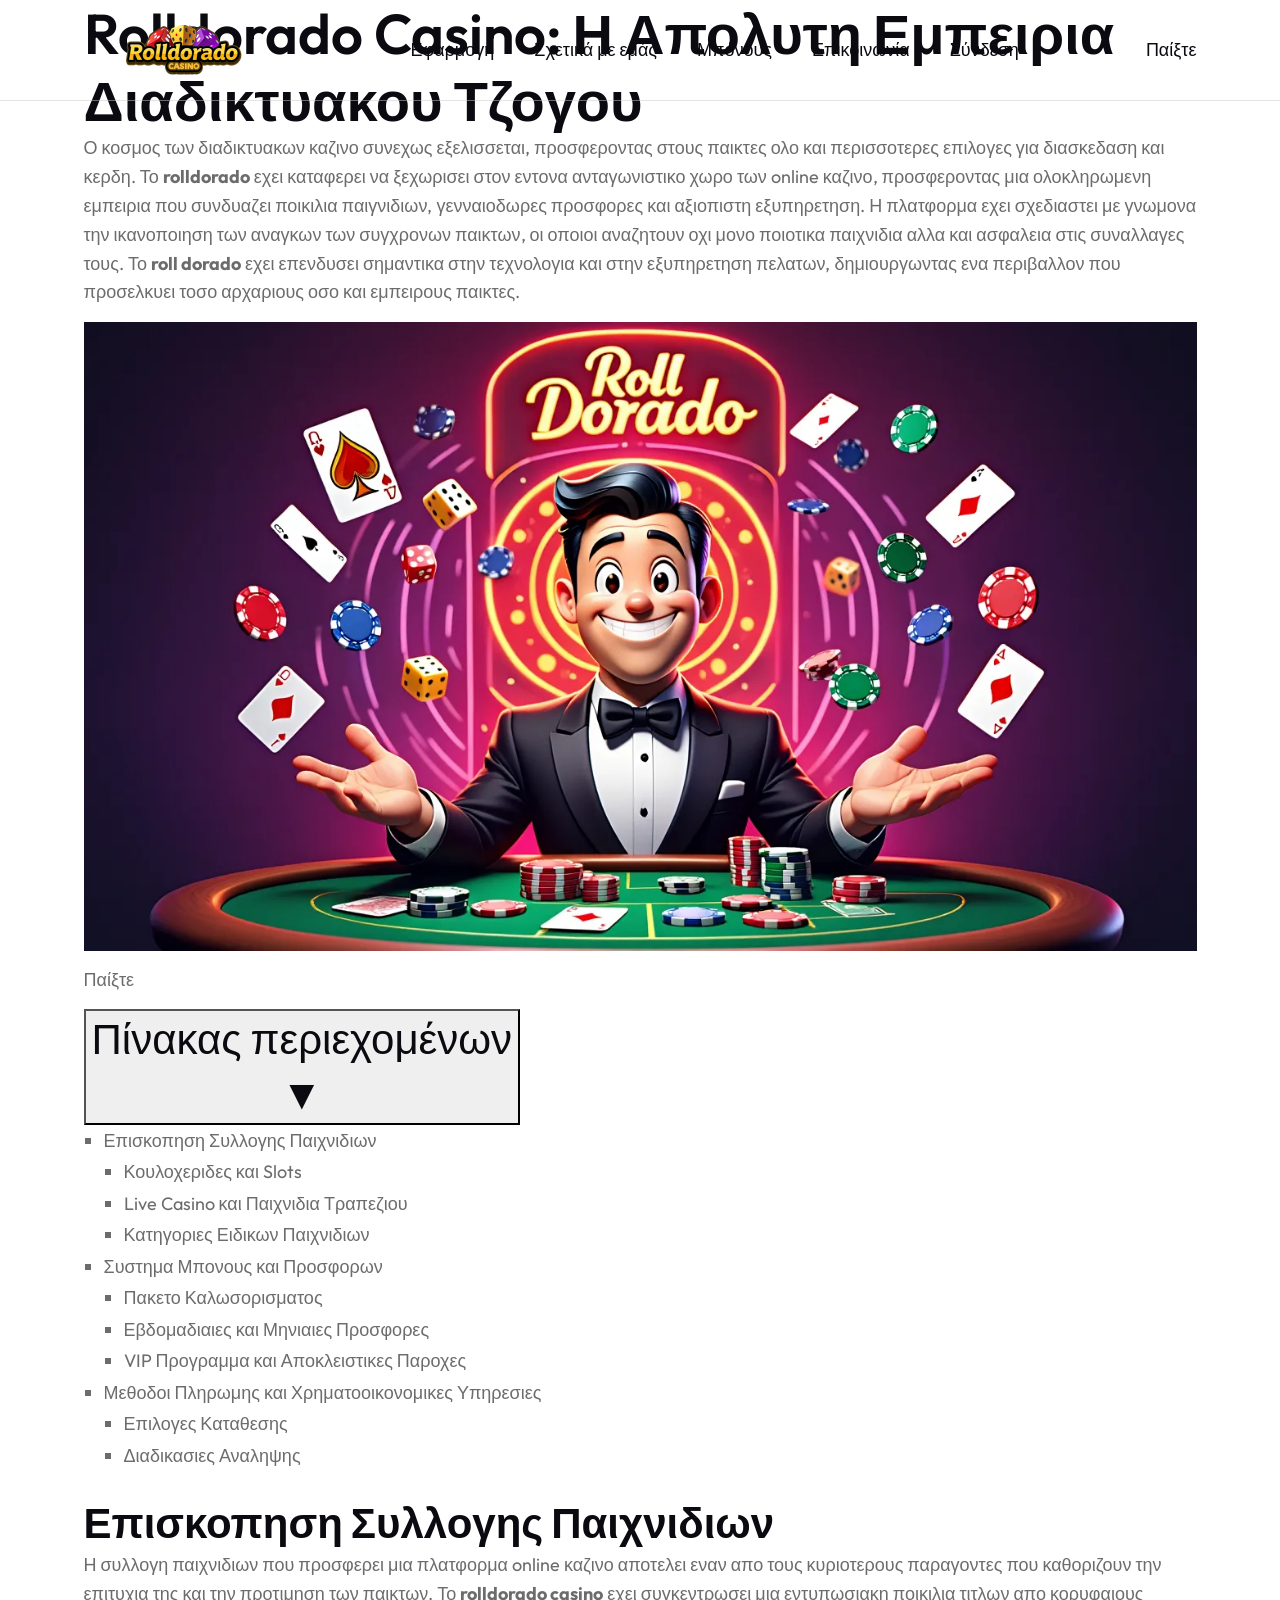
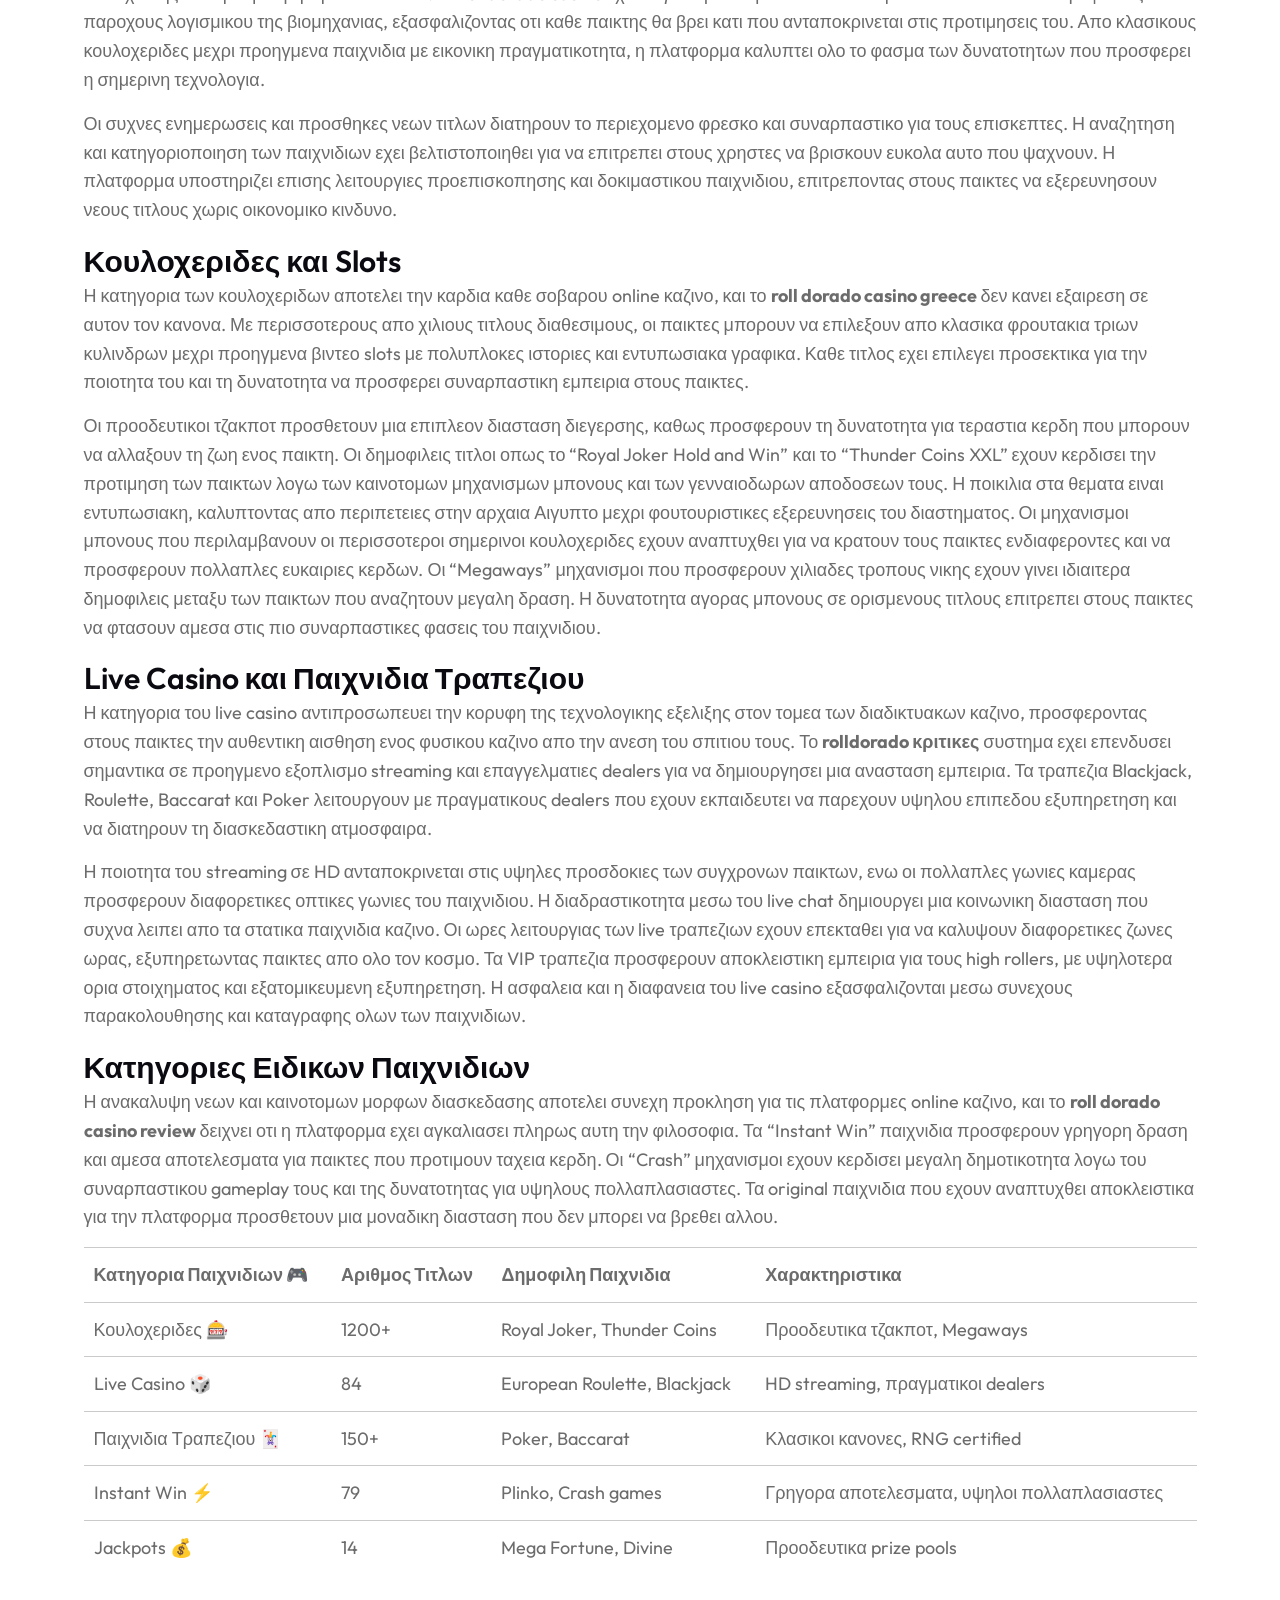
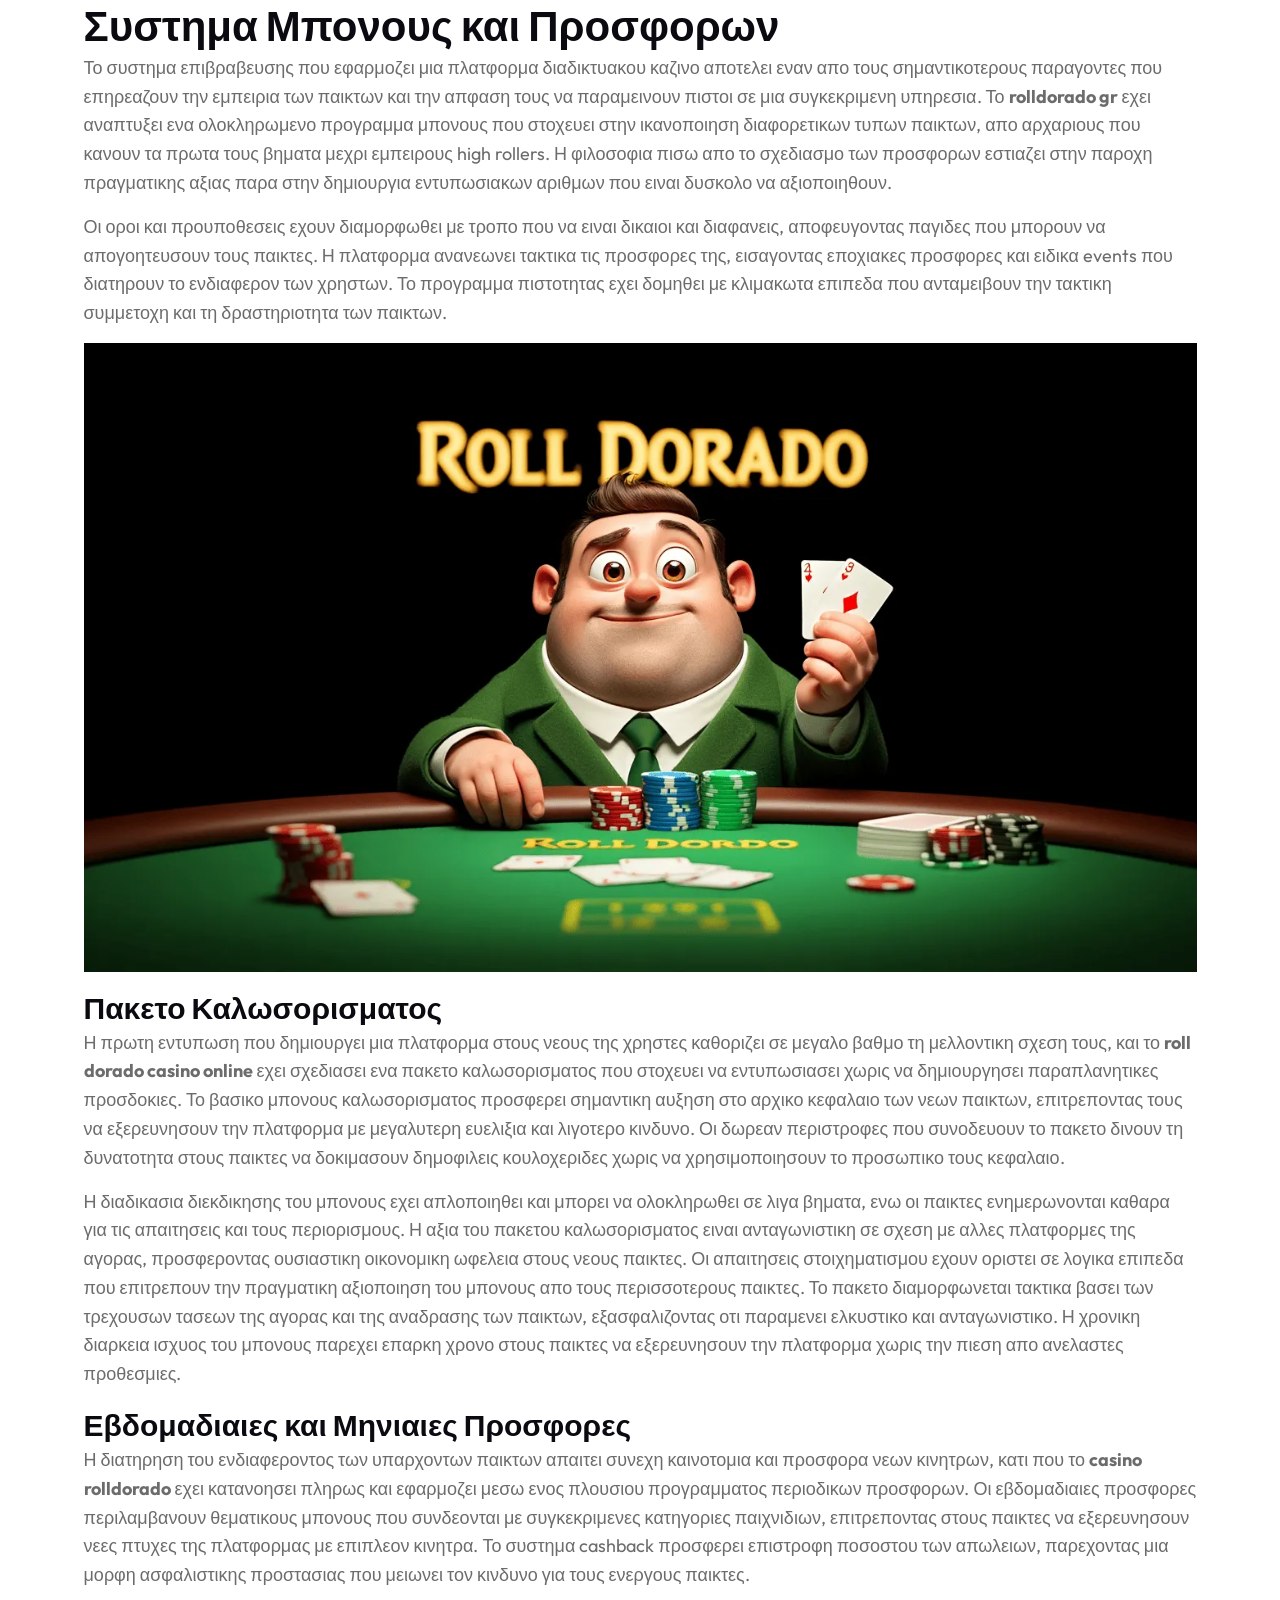
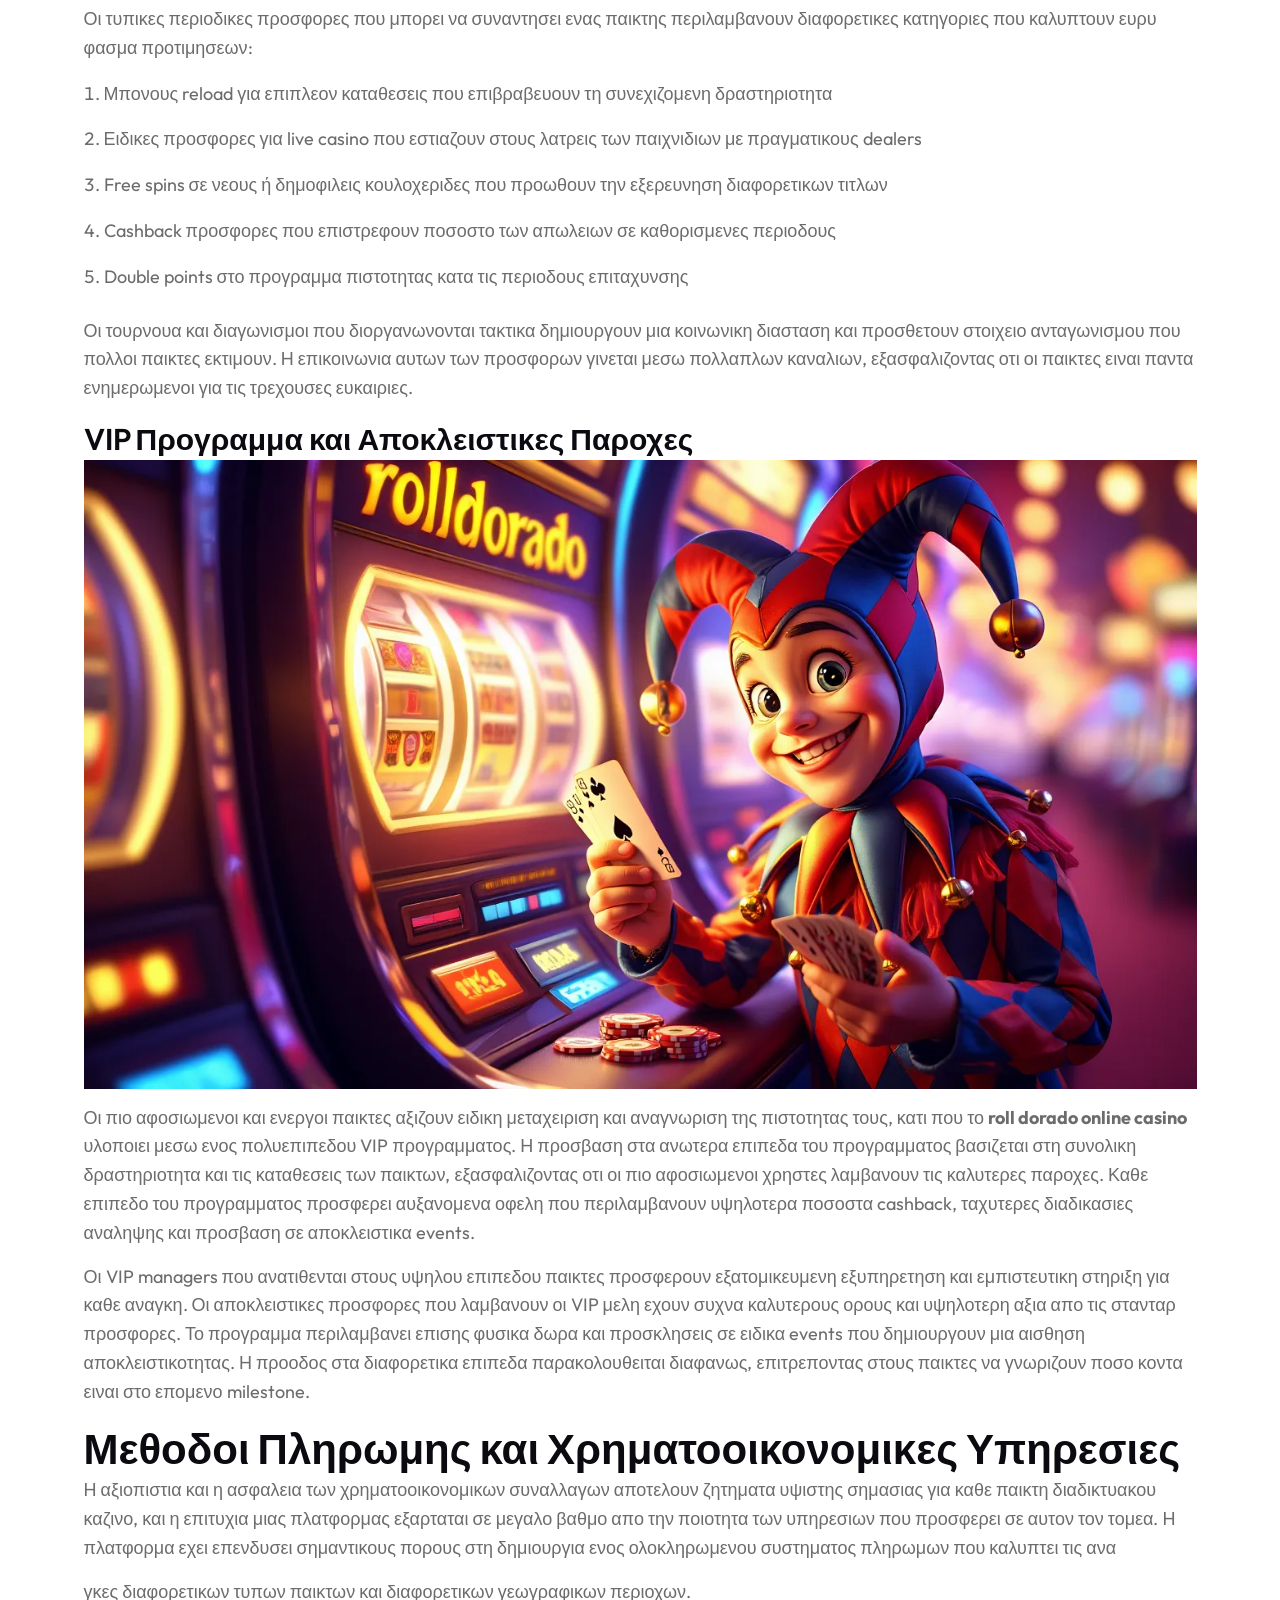
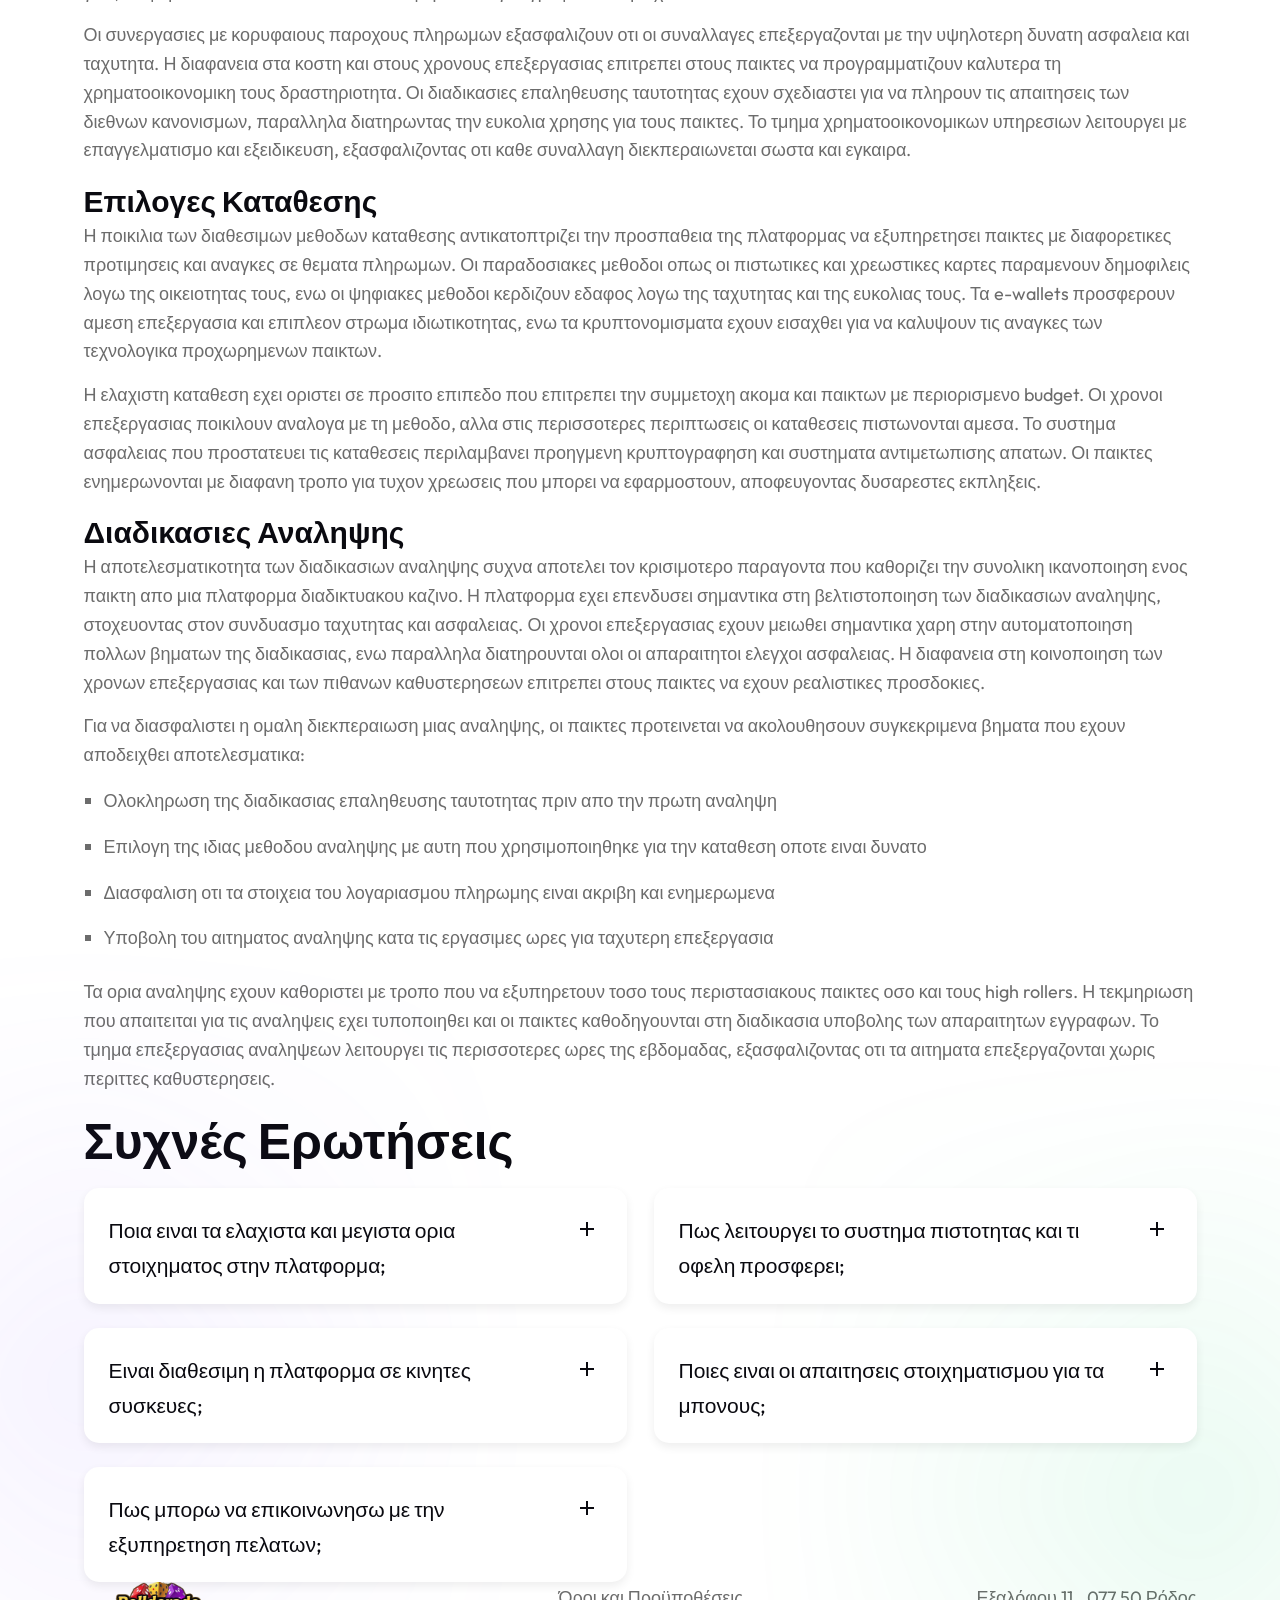
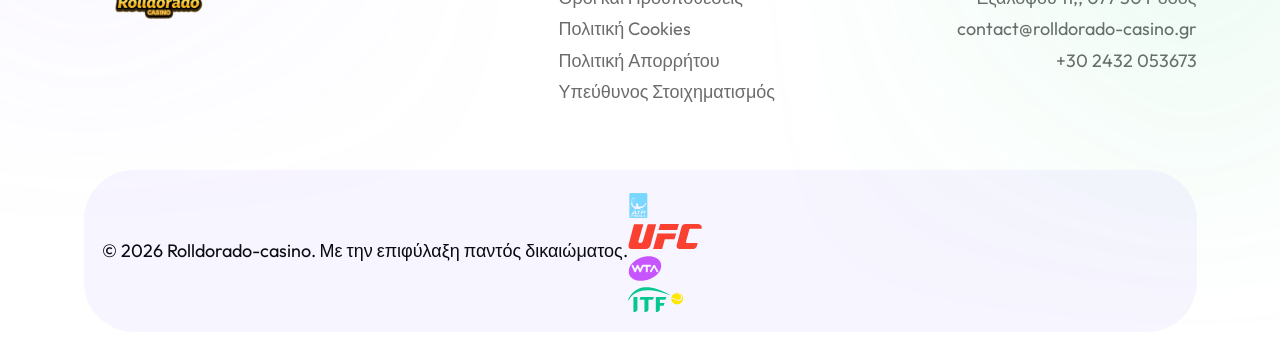
==== commit ee0068c6: "chore: ref link cloaking retrofit" ====
--- a/index.html
+++ b/index.html
@@ -90,9 +90,7 @@
         }]
     }]
 }
-</script><meta name="generator" content="Hugo 0.148.2">
-  
-  <link rel="stylesheet" href="/stylesheet/bootstrap.min.662cc94c.css">
+</script><link rel="stylesheet" href="/stylesheet/bootstrap.min.662cc94c.css">
   <link rel="stylesheet" href="/stylesheet/fontawesome.min.9224754f.css">
   <link rel="stylesheet" href="/stylesheet/animate.fdb10ee7.css">
   <link rel="stylesheet" href="/stylesheet/odometer.6a5f8309.css">
@@ -105,7 +103,7 @@
   
 </head>
 
-<body>
+<body data-build-p7a04692cedbd84ba82c9b86c9440f8d3>
   
   <div class="cs_preloader cs_white_bg_29bff13aadb6f8f1">
     <div class="cs_preloader_in_9e02213da8120f65 position-relative_8665106d730b5403"><span></span><span></span></div>
@@ -142,7 +140,7 @@
                   Σύνδεση
                 </a></li></ul></div></div>
          <div class="header-controls_6a9f819328f8766a">
-            <a href="/play" class="button play-button" title="Παίξτε" target="_blank" rel="noopener noreferrer nofollow">Παίξτε</a> 
+            <a class="button play-button" title="Παίξτε" data-v-p7a04692cedbd84ba82c9b86c9440f8d3>Παίξτε</a> 
             
         </div>
 
@@ -183,7 +181,7 @@
 δημιουργωντας ενα περιβαλλον που προσελκυει τοσο αρχαριους οσο και
 εμπειρους παικτες.</p>
 <p><img src="/captures/doc_main_2f19d09a30/rolldorado-casino-%ce%b1%ce%bd%ce%b1%ce%bb%cf%85%cf%84%ce%b9%ce%ba%ce%bf%cf%82-%ce%bf%ce%b4%ce%b7%ce%b3%ce%bf%cf%82-%ce%ba%ce%b1%ce%b9-%ce%ba%cf%81%ce%b9%cf%84%ce%b9%ce%ba%ce%b7-1.webp" alt="rolldorado" title="rolldorado" loading="lazy"></p>
-<p><a href="/play" class="button play-button" title="Παίξτε" target="_blank" rel="noopener noreferrer nofollow">Παίξτε</a>
+<p><a class="button play-button" title="Παίξτε" data-v-p7a04692cedbd84ba82c9b86c9440f8d3>Παίξτε</a>
 <script type="application/ld+json">{"@context":"https://schema.org","@id":"https://rolldorado-casino.gr/#toc-b54b94e9f9ea38e7e346dfe2e468fd74","@type":"SiteNavigationElement","isPartOf":{"@id":"https://rolldorado-casino.gr/","@type":"WebPage"},"name":"Πίνακας περιεχομένων"}</script>
 
   </p><aside class="toc-container" id="toc-b54b94e9f9ea38e7e346dfe2e468fd74">
@@ -688,7 +686,7 @@
   
   
   
-  <script src="/app.0e24552615ffa1409141c90a6d6ec017d13fa67e39c1ea9654c3ec1a2da6f43e.js" integrity="sha384-NvO8pI41WPC1yAIngn+reAT9+ZqeFZUxpuXX85H8AQpsAHuc3sYG6tuOVcNSQn/r" defer=""></script>
+  <script src="/app.0e24552615ffa1409141c90a6d6ec017d13fa67e39c1ea9654c3ec1a2da6f43e.js" integrity="sha384-fiYQfxU9iyWrC+3WBpQjyWIdAPOQGCwn4OybNwbgKpBmFc/yV7XqTW++M/k+S02u" defer=""></script>
 
 
 </body></html>
--- a/stylesheet/style.5d82aa0d5315f677f709af838c8047af22db36b3e33fa7e0f8188cf7c692dd08.2a2a2f2e.css
+++ b/stylesheet/style.5d82aa0d5315f677f709af838c8047af22db36b3e33fa7e0f8188cf7c692dd08.2a2a2f2e.css
@@ -1 +1 @@
-﻿:root{--theme-color-primary: #4F46E5;--theme-color-primary-dark: #2d22e0;--theme-color-primary-light: #8f89ee;--theme-color-primary-rgb: 79,70,229;--theme-color-secondary: #10B981;--theme-color-secondary-dark: #0d9367;--theme-color-secondary-light: #29ecac;--theme-color-secondary-rgb: 16,185,129;--theme-color-accent: #F59E0B;--theme-color-accent-dark: #cf8508;--theme-color-accent-light: #f8bb54;--theme-color-accent-rgb: 245,158,11;--theme-color-danger: #EF4444;--theme-bg-color: #fff;--theme-bg-color-alt: #F9FAFB;--theme-bg-color-rgb: 255,255,255;--theme-text-color: #1F2937;--theme-text-color-light: #6B7280;--theme-text-color-headings: #111827;--theme-text-color-inverted: #fff;--theme-text-color-link: var(--theme-color-primary);--theme-text-color-link-hover: var(--theme-color-primary-dark);--theme-border-color: #D1D5DB;--theme-border-color-light: #E5E7EB;--theme-border-width: 1px;--theme-border-style: solid;--theme-border-radius: 6px;--theme-border-radius-lg: 10px;--theme-font-primary: Inter,-apple-system,BlinkMacSystemFont,Segoe UI,Roboto,Helvetica,Arial,sans-serif,Apple Color Emoji,Segoe UI Emoji,Segoe UI Symbol;--theme-font-secondary: Poppins,Inter,-apple-system,BlinkMacSystemFont,Segoe UI,Roboto,Helvetica,Arial,sans-serif,Apple Color Emoji,Segoe UI Emoji,Segoe UI Symbol;--theme-font-code: SFMono-Regular,Consolas,Liberation Mono,Menlo,Courier,monospace;--theme-font-size-base: 16px;--theme-font-size-sm: 0.875rem;--theme-font-size-lg: 1.125rem;--theme-font-size-xl: 1.25rem;--theme-font-size-h1: 2.5rem;--theme-font-size-h2: 2rem;--theme-font-size-h3: 1.75rem;--theme-font-size-h4: 1.375rem;--theme-font-weight-light: 300;--theme-font-weight-normal: 400;--theme-font-weight-medium: 500;--theme-font-weight-semibold: 600;--theme-font-weight-bold: 700;--theme-font-weight-headings: var(--theme-font-weight-bold);--theme-line-height-base: 1.7;--theme-line-height-headings: 1.4;--theme-spacing-unit: 1rem;--theme-spacing-xs: calc(var(--theme-spacing-unit) * 0.25);--theme-spacing-sm: calc(var(--theme-spacing-unit) * 0.5);--theme-spacing-md: var(--theme-spacing-unit);--theme-spacing-lg: calc(var(--theme-spacing-unit) * 1.5);--theme-spacing-xl: calc(var(--theme-spacing-unit) * 2);--theme-spacing-xxl: calc(var(--theme-spacing-unit) * 3);--theme-container-max-width: 1200px;--theme-container-padding-x: calc(var(--theme-spacing-unit) * 1.5);--theme-header-height: 75px;--theme-main-padding-top: var(--theme-spacing-xxl);--theme-main-padding-bottom: calc(var(--theme-spacing-unit) * 4);--theme-shadow-sm: 0 1px 2px 0 rgba(0,0,0,0.05);--theme-shadow: 0 4px 6px -1px rgba(0,0,0,0.1),0 2px 4px -1px rgba(0,0,0,0.06);--theme-shadow-lg: 0 10px 15px -3px rgba(0,0,0,0.1),0 4px 6px -2px rgba(0,0,0,0.05);--theme-shadow-focus-ring: 0 0 0 3px rgba(var(--theme-color-primary-rgb), 0.3);--theme-button-bg: var(--theme-color-primary);--theme-button-hover-bg: var(--theme-color-primary-dark);--theme-button-active-bg: var(--theme-color-primary-dark);--theme-button-text-color: var(--theme-text-color-inverted);--theme-button-border-color: transparent;--theme-button-hover-border-color: transparent;--theme-button-border-width: var(--theme-border-width);--theme-button-border-radius: var(--theme-border-radius);--theme-button-padding-y: calc(var(--theme-spacing-unit) * 0.7);--theme-button-padding-x: calc(var(--theme-spacing-unit) * 1.5);--theme-button-font-weight: var(--theme-font-weight-semibold);--theme-button-shadow: var(--theme-shadow-sm);--theme-button-hover-shadow: var(--theme-shadow);--theme-button-secondary-bg: var(--theme-bg-color);--theme-button-secondary-hover-bg: var(--theme-bg-color-alt);--theme-button-secondary-active-bg: var(--theme-bg-color-alt);--theme-button-secondary-text-color: var(--theme-color-primary);--theme-button-secondary-hover-text-color: var(--theme-color-primary-dark);--theme-button-secondary-border-color: var(--theme-border-color);--theme-button-secondary-hover-border-color: var(--theme-border-color-light);--theme-button-secondary-shadow: none;--theme-button-secondary-hover-shadow: var(--theme-shadow-sm);--theme-footer-bg: #111827;--theme-footer-text: #9CA3AF;--theme-footer-border-color: var(--theme-color-primary);--theme-footer-link-color: var(--theme-text-color-inverted);--theme-footer-link-hover-color: var(--theme-color-primary-light);--theme-footer-padding-y: calc(var(--theme-spacing-unit) * 4);--theme-footer-heading-color: var(--theme-text-color-inverted);--theme-blockquote-bg: var(--theme-bg-color-alt);--theme-blockquote-border-color: var(--theme-color-secondary);--theme-blockquote-text-color: var(--theme-text-color);--theme-blockquote-border-width: 5px;--theme-blockquote-padding-x: calc(var(--theme-spacing-unit) * 2);--theme-blockquote-padding-y: calc(var(--theme-spacing-unit) * 1.5);--theme-code-inline-bg: rgba(var(--theme-color-primary-rgb), 0.08);--theme-code-inline-text: var(--theme-color-primary-dark);--theme-code-block-bg: #1f2937;--theme-code-block-text: #d1d5db;--theme-code-block-padding: calc(var(--theme-spacing-unit) * 1.5);--theme-table-header-bg: var(--theme-bg-color-alt);--theme-table-header-text: var(--theme-text-color-headings);--theme-table-stripe-bg: transparent;--theme-table-border-color: var(--theme-border-color-light);--theme-table-cell-padding-x: var(--theme-spacing-md);--theme-table-cell-padding-y: calc(var(--theme-spacing-unit) * 0.8);--theme-form-input-bg: var(--theme-bg-color);--theme-form-input-text: var(--theme-text-color);--theme-form-input-border: var(--theme-border-color);--theme-form-input-focus-border: var(--theme-color-primary);--theme-form-input-placeholder-text: var(--theme-text-color-light);--theme-form-input-border-radius: var(--theme-border-radius);--theme-form-input-padding-y: calc(var(--theme-spacing-unit) * 0.75);--theme-form-input-padding-x: var(--theme-spacing-md);--theme-contact-icon-bg: rgba(var(--theme-color-primary-rgb), 0.1);--theme-contact-icon-color: var(--theme-color-primary);--theme-contact-form-bg: var(--theme-bg-color-alt);--theme-toc-bg: var(--theme-bg-color-alt);--theme-toc-border-color: var(--theme-border-color-light);--theme-toc-title-color: var(--theme-text-color-headings);--theme-toc-link-color: var(--theme-text-color);--theme-toc-link-hover-color: var(--theme-color-primary);--theme-toc-padding: calc(var(--theme-spacing-unit) * 1.5);--theme-toc-border-radius: var(--theme-border-radius-lg);--theme-header-bg: var(--theme-bg-color);--theme-header-border-color: var(--theme-border-color-light);--theme-header-link-color: var(--theme-text-color);--theme-header-link-hover-color: var(--theme-color-primary);--theme-header-link-active-border-color: var(--theme-color-primary);--theme-mobile-menu-bg: rgba(var(--theme-bg-color-rgb), 0.98);--theme-mobile-menu-border-color: var(--theme-border-color-light);--theme-mobile-menu-link-color: var(--theme-text-color-headings);--theme-mobile-menu-link-hover-bg: rgba(var(--theme-color-primary-rgb), 0.1);--theme-mobile-menu-link-hover-color: var(--theme-color-primary);--theme-submenu-bg: var(--theme-bg-color);--theme-submenu-hover-bg: var(--theme-bg-color-alt);--theme-submenu-border-color: var(--theme-border-color-light);--theme-text-color-inverted-rgb: 255,255,255}.site-wrapper_7cb17be298aafbb4{display:flex;flex-direction:column;min-height:100vh;background-color:var(--theme-bg-color)}main#content{flex-grow:1;padding-top:150px;padding-bottom:var(--theme-main-padding-bottom);padding-left:0;padding-right:0;width:100%}@media (max-width: 768px){main#content{padding-top:100px}}.container{max-width:var(--theme-container-max-width);margin-left:auto;margin-right:auto;padding-left:var(--theme-container-padding-x);padding-right:var(--theme-container-padding-x);padding-top:0;padding-bottom:0;width:100%}.cs_gescout_sticky_4263420aceae857c{top:0;opacity:1;tranisiton:none;background-color:#fff}.cs_sticky_header{background-color:#fff}.site-header_3166b2ff2615753f{display:flex;background-color:var(--theme-header-bg);border-bottom:var(--theme-border-width) var(--theme-border-style) var(--theme-header-border-color);padding:0;position:sticky;top:0;left:0;right:0;z-index:1000;height:var(--theme-header-height);box-shadow:var(--theme-shadow-sm)}.site-header_3166b2ff2615753f .header-inner_ddd5c1d9b5d5f436{max-width:var(--theme-container-max-width);margin-left:auto;margin-right:auto;width:100%;display:flex;justify-content:space-between;align-items:center;height:100%;position:relative}.site-header_3166b2ff2615753f .logo_d0029a6edcdb0884{height:100%;display:flex;align-items:center;flex-shrink:0}.site-header_3166b2ff2615753f .logo_d0029a6edcdb0884 a{display:flex;align-items:center;height:auto}.site-header_3166b2ff2615753f .logo_d0029a6edcdb0884 img{max-height:calc(var(--theme-header-height) - 25px);width:auto;display:block}.site-header_3166b2ff2615753f .header-right-group_12d7145890ed389c{display:flex;align-items:center;height:100%;margin-left:auto;gap:1.5rem}.site-header_3166b2ff2615753f .header-controls_6a9f819328f8766a{display:flex;align-items:center;height:100%;flex-shrink:0;gap:.8rem}@media (min-width: 1025px){.site-header_3166b2ff2615753f .main-navigation{height:100%;display:flex;align-items:center}}.site-header_3166b2ff2615753f .main-navigation .menu_191c9b9d502df245{list-style:none;padding:0;margin:0;display:flex;height:100%}@media (min-width: 1025px){.site-header_3166b2ff2615753f .main-navigation .menu_191c9b9d502df245{height:100%;display:flex;align-items:center;gap:.5rem}.site-header_3166b2ff2615753f .main-navigation .menu_191c9b9d502df245 .menu-item{height:100%;display:flex;align-items:center;position:relative}.site-header_3166b2ff2615753f .main-navigation .menu_191c9b9d502df245 .menu-item>a{height:100%;display:flex;align-items:center;padding:0 1rem;text-decoration:none;color:var(--theme-header-link-color);font-weight:var(--theme-font-weight-semibold);font-size:0.95em;transition:color 0.2s ease, background-color 0.2s ease, border-color 0.2s ease;border-bottom:3px solid transparent}.site-header_3166b2ff2615753f .main-navigation .menu_191c9b9d502df245 .menu-item>a:hover,.site-header_3166b2ff2615753f .main-navigation .menu_191c9b9d502df245 .menu-item>a.active{color:var(--theme-header-link-hover-color);background-color:rgba(var(--theme-color-primary-rgb), 0.05);border-bottom-color:var(--theme-header-link-active-border-color)}.site-header_3166b2ff2615753f .main-navigation .menu_191c9b9d502df245 .menu-item>a:focus{outline:none}.site-header_3166b2ff2615753f .main-navigation .menu_191c9b9d502df245 .menu-item>a:focus-visible{background-color:rgba(var(--theme-color-primary-rgb), 0.1);border-bottom-color:var(--theme-header-link-active-border-color);color:var(--theme-header-link-hover-color)}}@media (max-width: 1024px){.site-header_3166b2ff2615753f .logo_d0029a6edcdb0884{order:1}.site-header_3166b2ff2615753f .header-controls_6a9f819328f8766a{order:3}.site-header_3166b2ff2615753f .header-right-group_12d7145890ed389c{order:2;margin-left:0}.site-header_3166b2ff2615753f .main-navigation-mobile_f421dd9ec540356d{display:block;position:fixed;top:var(--theme-header-height);left:0;right:0;bottom:0;background-color:var(--theme-mobile-menu-bg);backdrop-filter:blur(10px);-webkit-backdrop-filter:blur(10px);box-shadow:var(--theme-shadow-lg);padding:var(--theme-spacing-lg) 0;z-index:1040;overflow-y:auto;transform:translateX(-100%);visibility:hidden;transition:transform 0.35s cubic-bezier(0.4, 0, 0.2, 1), visibility 0s linear 0.35s}.site-header_3166b2ff2615753f .main-navigation-mobile_f421dd9ec540356d .menu_191c9b9d502df245{flex-direction:column;align-items:stretch;height:auto;padding-left:0}.site-header_3166b2ff2615753f .main-navigation-mobile_f421dd9ec540356d .menu_191c9b9d502df245 .menu-item{margin-left:0;width:100%;border-bottom:var(--theme-border-width) var(--theme-border-style) var(--theme-mobile-menu-border-color);display:block}.site-header_3166b2ff2615753f .main-navigation-mobile_f421dd9ec540356d .menu_191c9b9d502df245 .menu-item:last-child{border-bottom:none}.site-header_3166b2ff2615753f .main-navigation-mobile_f421dd9ec540356d .menu_191c9b9d502df245 .menu-item>a{padding:var(--theme-spacing-md) var(--theme-spacing-lg);display:flex;justify-content:space-between;align-items:center;text-align:left;width:100%;font-weight:var(--theme-font-weight-semibold);font-size:1.1em;border-bottom:none;height:auto;color:var(--theme-mobile-menu-link-color)}.site-header_3166b2ff2615753f .main-navigation-mobile_f421dd9ec540356d .menu_191c9b9d502df245 .menu-item>a:hover,.site-header_3166b2ff2615753f .main-navigation-mobile_f421dd9ec540356d .menu_191c9b9d502df245 .menu-item>a.active{background-color:var(--theme-mobile-menu-link-hover-bg);color:var(--theme-mobile-menu-link-hover-color);border-bottom-color:transparent}.site-header_3166b2ff2615753f .main-navigation-mobile_f421dd9ec540356d .menu_191c9b9d502df245 .menu-item.has-children .sub-menu_bffd29982ff56013{position:static;display:none;box-shadow:none;border:none;border-top:1px dashed var(--theme-border-color);padding:var(--theme-spacing-sm) 0;margin:0;background-color:var(--theme-submenu-bg);opacity:1;visibility:visible;transform:none;transition:none}.site-header_3166b2ff2615753f .main-navigation-mobile_f421dd9ec540356d .menu_191c9b9d502df245 .menu-item.has-children .sub-menu_bffd29982ff56013 .menu-item{border-bottom:none}.site-header_3166b2ff2615753f .main-navigation-mobile_f421dd9ec540356d .menu_191c9b9d502df245 .menu-item.has-children .sub-menu_bffd29982ff56013 .menu-item a{padding:calc(var(--theme-spacing-unit) * 0.8) calc(var(--theme-spacing-unit) * 2.5);font-size:1em;font-weight:var(--theme-font-weight-medium);color:var(--theme-text-color)}.site-header_3166b2ff2615753f .main-navigation-mobile_f421dd9ec540356d .menu_191c9b9d502df245 .menu-item.has-children .sub-menu_bffd29982ff56013 .menu-item a:hover,.site-header_3166b2ff2615753f .main-navigation-mobile_f421dd9ec540356d .menu_191c9b9d502df245 .menu-item.has-children .sub-menu_bffd29982ff56013 .menu-item a.active{color:var(--theme-color-primary);background-color:var(--theme-submenu-hover-bg)}.site-header_3166b2ff2615753f .main-navigation-mobile_f421dd9ec540356d .menu_191c9b9d502df245 .menu-item.has-children.submenu-open>.sub-menu_bffd29982ff56013{display:block}.site-header_3166b2ff2615753f .main-navigation-mobile_f421dd9ec540356d .menu_191c9b9d502df245 .menu-item.has-children.submenu-open>a>.dropdown-indicator_05f55a69dc79d4c2{transform:rotate(180deg)}.site-header_3166b2ff2615753f .mobile-menu-toggle{display:inline-flex}}@media (min-width: 1025px){.site-header_3166b2ff2615753f .mobile-menu-toggle{display:none !important}}.cs_site_header_c042a2f9377489ff .logo_d0029a6edcdb0884 img{max-width:180px;max-height:80px;width:auto}@media (max-width: 326px){.cs_site_header_c042a2f9377489ff .logo_d0029a6edcdb0884 img{max-width:120px}}.site-footer_ae424e45c613f9e4{background-color:var(--theme-footer-bg);color:var(--theme-footer-text);border-top:4px solid var(--theme-footer-border-color);padding:var(--theme-footer-padding-y) 0 calc(var(--theme-spacing-unit) * 2) 0;font-size:0.9em}.site-footer_ae424e45c613f9e4 .footer-container_bca1e9d75922f4d4{max-width:var(--theme-container-max-width);margin-left:auto;margin-right:auto;padding-left:var(--theme-container-padding-x);padding-right:var(--theme-container-padding-x);width:100%}.site-footer_ae424e45c613f9e4 a{color:var(--theme-footer-link-color);text-decoration:none;transition:color 0.2s ease, opacity 0.2s ease}.site-footer_ae424e45c613f9e4 a:hover{color:var(--theme-footer-link-hover-color);opacity:0.9}.site-footer_ae424e45c613f9e4 .footer-top_95ef89bb720857ba{display:flex;flex-wrap:wrap;justify-content:space-between;align-items:flex-start;margin-bottom:var(--theme-spacing-xxl);border-bottom:var(--theme-border-width) var(--theme-border-style) rgba(var(--theme-text-color-inverted-rgb, 255, 255, 255), 0.1)}.site-footer_ae424e45c613f9e4 .footer-logo_04f41b4e0a43fcf4{margin-bottom:var(--theme-spacing-md)}.site-footer_ae424e45c613f9e4 .footer-logo_04f41b4e0a43fcf4 .logo_d0029a6edcdb0884 img{max-height:45px;opacity:0.9}.site-footer_ae424e45c613f9e4 .footer-navigation_b757f8920bd695e0 .footer-menu-title_efb4eba6cbb527e4{font-size:1.1em;font-weight:var(--theme-font-weight-bold);color:var(--theme-text-color-inverted);margin-bottom:calc(var(--theme-spacing-unit) * 1.2)}.site-footer_ae424e45c613f9e4 .footer-navigation_b757f8920bd695e0 .footer-menu_879377a2857a0558{list-style:none;padding:0;margin:0;display:flex;flex-wrap:wrap;gap:var(--theme-spacing-xl)}.site-footer_ae424e45c613f9e4 .footer-navigation_b757f8920bd695e0 .footer-menu_879377a2857a0558 li{margin-bottom:0}.site-footer_ae424e45c613f9e4 .footer-navigation_b757f8920bd695e0 .footer-menu_879377a2857a0558 a{color:#D1D5DB}.site-footer_ae424e45c613f9e4 .footer-navigation_b757f8920bd695e0 .footer-menu_879377a2857a0558 a:hover{color:var(--theme-footer-link-hover-color)}@media (max-width: 768px){.site-footer_ae424e45c613f9e4 .footer-navigation_b757f8920bd695e0 .footer-menu_879377a2857a0558{justify-content:left;gap:var(--theme-spacing-lg) calc(var(--theme-spacing-unit) * 2.5)}}.site-footer_ae424e45c613f9e4 .footer-content-area_589c43bcd82d6f35{margin-bottom:var(--theme-spacing-xxl);padding-bottom:var(--theme-spacing-xxl);border-bottom:var(--theme-border-width) var(--theme-border-style) rgba(var(--theme-text-color-inverted-rgb, 255, 255, 255), 0.1)}.site-footer_ae424e45c613f9e4 .responsible-gaming-info_1952c4a4003bec5b{max-width:800px}.site-footer_ae424e45c613f9e4 .responsible-gaming-info_1952c4a4003bec5b .info-title_6d522cf834a21d36{font-size:1.1em;font-weight:var(--theme-font-weight-bold);color:var(--theme-footer-heading-color);margin:var(--theme-spacing-lg) 0 var(--theme-spacing-md)}.site-footer_ae424e45c613f9e4 .responsible-gaming-info_1952c4a4003bec5b .info-title_6d522cf834a21d36:first-child{margin-top:0}.site-footer_ae424e45c613f9e4 .responsible-gaming-info_1952c4a4003bec5b p{margin-bottom:var(--theme-spacing-md);line-height:1.6;color:var(--theme-footer-text)}.site-footer_ae424e45c613f9e4 .responsible-gaming-info_1952c4a4003bec5b p:last-child{margin-bottom:0}.site-footer_ae424e45c613f9e4 .responsible-gaming-info_1952c4a4003bec5b p strong{color:var(--theme-text-color-inverted);font-weight:var(--theme-font-weight-semibold)}@media (max-width: 768px){.site-footer_ae424e45c613f9e4 .responsible-gaming-info_1952c4a4003bec5b{text-align:left;margin-left:auto;margin-right:auto}}.site-footer_ae424e45c613f9e4 .footer-bottom_384f8f414ec8995b{display:flex;flex-wrap:wrap;justify-content:space-between;align-items:center;gap:var(--theme-spacing-xl);margin-top:var(--theme-spacing-xl);font-size:0.85em;color:var(--theme-footer-text)}.site-footer_ae424e45c613f9e4 .copyright_c6783a09cd5f815a{margin:0;line-height:1.5;color:var(--theme-footer-heading-color)}.site-footer_ae424e45c613f9e4 .casino-logo-gallery_150adb0d56196863 .logo-items_7e208fededdc138e{display:flex;flex-wrap:wrap;justify-content:flex-end;align-items:center;gap:var(--theme-spacing-xl)}.site-footer_ae424e45c613f9e4 .casino-logo-gallery_150adb0d56196863 .casino-logo-item_40b740eb03e8d167 img{display:block;max-height:35px;width:auto;max-width:100px;opacity:0.6;filter:grayscale(80%) contrast(120%) brightness(150%);transition:opacity 0.2s ease, filter 0.2s ease}.site-footer_ae424e45c613f9e4 .casino-logo-gallery_150adb0d56196863 .casino-logo-item_40b740eb03e8d167 img:hover{opacity:1;filter:none}@media (max-width: 768px){.site-footer_ae424e45c613f9e4 .casino-logo-gallery_150adb0d56196863{width:100%;order:1}.site-footer_ae424e45c613f9e4 .casino-logo-gallery_150adb0d56196863 .logo-items_7e208fededdc138e{justify-content:center;gap:var(--theme-spacing-lg)}}@media (max-width: 768px){.site-footer_ae424e45c613f9e4 .footer-container_bca1e9d75922f4d4{padding-left:var(--theme-spacing-md);padding-right:var(--theme-spacing-md)}.site-footer_ae424e45c613f9e4 .footer-top_95ef89bb720857ba{flex-direction:column;align-items:flex-start;margin-bottom:var(--theme-spacing-xl);padding-bottom:var(--theme-spacing-xl)}.site-footer_ae424e45c613f9e4 .footer-navigation_b757f8920bd695e0{width:100%;margin-top:var(--theme-spacing-xl)}.site-footer_ae424e45c613f9e4 .footer-bottom_384f8f414ec8995b{flex-direction:column;align-items:flex-start;margin-top:var(--theme-spacing-xl);gap:var(--theme-spacing-lg)}.site-footer_ae424e45c613f9e4 .footer-bottom_384f8f414ec8995b .copyright_c6783a09cd5f815a{text-align:left;margin-bottom:var(--theme-spacing-lg);order:2}.site-footer_ae424e45c613f9e4 .footer-bottom_384f8f414ec8995b .casino-logo-gallery_150adb0d56196863{align-self:center;width:100%;order:1}}body.is-mobile-menu-open{overflow:hidden}body.is-mobile-menu-open .main-navigation-mobile_f421dd9ec540356d{visibility:visible;transform:translateX(0);transition:transform 0.35s cubic-bezier(0.4, 0, 0.2, 1),visibility 0s linear 0s}.button,.play-button{display:inline-flex;align-items:center;justify-content:center;padding:var(--theme-button-padding-y) var(--theme-button-padding-x);background:var(--theme-button-bg);color:var(--theme-button-text-color);border-width:var(--theme-button-border-width);border-style:var(--theme-border-style);border-color:var(--theme-button-border-color);border-radius:var(--theme-button-border-radius);font-weight:var(--theme-button-font-weight);text-align:center;text-decoration:none;cursor:pointer;transition:background 0.25s ease, border-color 0.25s ease, color 0.25s ease, box-shadow 0.2s ease, transform 0.15s ease;white-space:nowrap;vertical-align:middle;box-shadow:var(--theme-button-shadow)}.button:hover,.button:focus,.play-button:hover,.play-button:focus{background:var(--theme-button-hover-bg);color:var(--theme-button-text-color);border-color:var(--theme-button-hover-border-color);text-decoration:none;outline:none;box-shadow:var(--theme-button-hover-shadow);transform:translateY(-2px)}.button:focus-visible,.play-button:focus-visible{box-shadow:var(--theme-button-hover-shadow),var(--theme-shadow-focus-ring);transform:translateY(-2px)}.button:active,.play-button:active{transform:translateY(0);box-shadow:var(--theme-button-shadow);background:var(--theme-button-active-bg)}.button .icon_fe4ce8795539be57,.play-button .icon_fe4ce8795539be57{margin-right:var(--theme-spacing-sm);font-size:1.1em}@media (max-width: 1024px){.cs_main_header_cfa632a013ffe43c .button.play-button{display:inline-flex !important}}.button-secondary_7bba2bef471554e0{display:inline-flex;align-items:center;justify-content:center;padding:var(--theme-button-padding-y) var(--theme-button-padding-x);border-width:var(--theme-button-border-width);border-style:var(--theme-border-style);border-radius:var(--theme-button-border-radius);font-weight:var(--theme-button-font-weight);text-align:center;text-decoration:none;cursor:pointer;transition:background 0.25s ease, border-color 0.25s ease, color 0.25s ease, box-shadow 0.2s ease, transform 0.15s ease;white-space:nowrap;vertical-align:middle;background:var(--theme-button-secondary-bg);color:var(--theme-button-secondary-text-color);border-color:var(--theme-button-secondary-border-color);box-shadow:var(--theme-button-secondary-shadow);background-image:none}.button-secondary_7bba2bef471554e0:hover,.button-secondary_7bba2bef471554e0:focus{background:var(--theme-button-secondary-hover-bg);border-color:var(--theme-button-secondary-hover-border-color);color:var(--theme-button-secondary-hover-text-color);box-shadow:var(--theme-button-secondary-hover-shadow);transform:translateY(-1px);background-image:none;text-decoration:none;outline:none}.button-secondary_7bba2bef471554e0:focus-visible{box-shadow:var(--theme-button-secondary-hover-shadow),var(--theme-shadow-focus-ring);transform:translateY(-1px)}.button-secondary_7bba2bef471554e0:active{transform:translateY(0);background:var(--theme-button-secondary-active-bg);border-color:var(--theme-button-secondary-border-color);color:var(--theme-button-secondary-text-color);box-shadow:var(--theme-button-secondary-shadow)}.breadcrumbs_3f233d8f4ad55e17{margin-bottom:10px;font-size:var(--theme-font-size-sm);color:var(--theme-text-color-light)}.breadcrumbs_3f233d8f4ad55e17 .breadcrumb-list_bfd242ab04d03b39{list-style:none;padding:0;margin:0;display:flex;flex-wrap:wrap;align-items:center}.breadcrumbs_3f233d8f4ad55e17 .breadcrumb-item_538ea3aee0296ddd{margin-right:calc(var(--theme-spacing-unit) * 0.6);display:flex;align-items:center}.breadcrumbs_3f233d8f4ad55e17 .breadcrumb-item_538ea3aee0296ddd:not(:last-child)::after{content:"/";margin-left:calc(var(--theme-spacing-unit) * 0.6);color:var(--theme-border-color);font-size:0.9em;opacity:0.8}.breadcrumbs_3f233d8f4ad55e17 .breadcrumb-item_538ea3aee0296ddd a{text-decoration:none;color:var(--theme-text-color-link);font-weight:var(--theme-font-weight-medium)}.breadcrumbs_3f233d8f4ad55e17 .breadcrumb-item_538ea3aee0296ddd a:hover{color:var(--theme-text-color-link-hover);text-decoration:underline}.breadcrumbs_3f233d8f4ad55e17 .breadcrumb-item_538ea3aee0296ddd.active{color:var(--theme-text-color);font-weight:var(--theme-font-weight-semibold)}.pagination_49b95440a095602b{margin-top:var(--theme-spacing-xxl)}.pagination_49b95440a095602b .pagination-list_5c7aa3b2389f5289{display:flex;justify-content:center;align-items:center;list-style:none;padding:0;margin:0;gap:var(--theme-spacing-sm)}.pagination_49b95440a095602b .pagination-link_95a61b4e4ac20f77,.pagination_49b95440a095602b .pagination-previous_dc52fc8c75afd84c,.pagination_49b95440a095602b .pagination-next_67c8b474dad70127{display:inline-flex;justify-content:center;align-items:center;padding:0;margin:0;border-width:var(--theme-border-width);border-style:var(--theme-border-style);border-color:var(--theme-border-color);border-radius:var(--theme-border-radius);text-decoration:none;color:var(--theme-text-color);min-width:42px;height:42px;font-weight:var(--theme-font-weight-medium);text-align:center;transition:background-color 0.2s ease, border-color 0.2s ease, color 0.2s ease, box-shadow 0.2s ease}.pagination_49b95440a095602b .pagination-link_95a61b4e4ac20f77:hover:not(.is-current_01b4c456249d92be):not(.is-disabled_3685cdd4251ea26c),.pagination_49b95440a095602b .pagination-previous_dc52fc8c75afd84c:hover:not(.is-current_01b4c456249d92be):not(.is-disabled_3685cdd4251ea26c),.pagination_49b95440a095602b .pagination-next_67c8b474dad70127:hover:not(.is-current_01b4c456249d92be):not(.is-disabled_3685cdd4251ea26c){background-color:var(--theme-bg-color-alt);border-color:var(--theme-border-color-light);color:var(--theme-color-primary);box-shadow:var(--theme-shadow-sm)}.pagination_49b95440a095602b .pagination-link_95a61b4e4ac20f77.is-current_01b4c456249d92be,.pagination_49b95440a095602b .pagination-previous_dc52fc8c75afd84c.is-current_01b4c456249d92be,.pagination_49b95440a095602b .pagination-next_67c8b474dad70127.is-current_01b4c456249d92be{background-color:var(--theme-color-primary);color:var(--theme-text-color-inverted);border-color:var(--theme-color-primary);font-weight:var(--theme-font-weight-bold);box-shadow:var(--theme-shadow);cursor:default}.pagination_49b95440a095602b .pagination-link_95a61b4e4ac20f77.is-disabled_3685cdd4251ea26c,.pagination_49b95440a095602b .pagination-previous_dc52fc8c75afd84c.is-disabled_3685cdd4251ea26c,.pagination_49b95440a095602b .pagination-next_67c8b474dad70127.is-disabled_3685cdd4251ea26c{color:var(--theme-text-color-light);background-color:var(--theme-bg-color-alt);border-color:var(--theme-border-color);opacity:0.6;pointer-events:none}.mobile-menu-toggle{background:transparent;border:none;padding:var(--theme-spacing-sm);margin:0;cursor:pointer;position:relative;z-index:1050;width:44px;height:44px;border-radius:var(--theme-border-radius);transition:background-color 0.2s ease}.mobile-menu-toggle:hover{background-color:rgba(var(--theme-color-primary-rgb), 0.1)}.mobile-menu-toggle .burger-icon_e6b52469176011f2{position:relative;display:block;width:24px;height:18px;margin:auto}.mobile-menu-toggle .burger-icon_e6b52469176011f2 span{display:block;position:absolute;left:0;width:100%;height:3px;background-color:var(--theme-text-color-headings);border-radius:3px;transition:transform 0.3s cubic-bezier(0.68, -0.55, 0.27, 1.55),opacity 0.15s ease-in-out,top 0.3s ease-in-out 0.1s,background-color 0.3s ease;transform-origin:center center}.mobile-menu-toggle .burger-icon_e6b52469176011f2 span:nth-child(1){top:0}.mobile-menu-toggle .burger-icon_e6b52469176011f2 span:nth-child(2){top:50%;transform:translateY(-50%)}.mobile-menu-toggle .burger-icon_e6b52469176011f2 span:nth-child(3){bottom:0;top:auto}.mobile-menu-toggle.is-active .burger-icon_e6b52469176011f2 span{background-color:var(--theme-color-primary)}.mobile-menu-toggle.is-active .burger-icon_e6b52469176011f2 span:nth-child(1){top:50%;transform:translateY(-50%) rotate(45deg)}.mobile-menu-toggle.is-active .burger-icon_e6b52469176011f2 span:nth-child(2){transform:scaleX(0);opacity:0}.mobile-menu-toggle.is-active .burger-icon_e6b52469176011f2 span:nth-child(3){top:50%;transform:translateY(-50%) rotate(-45deg)}.main-navigation .menu_191c9b9d502df245 .menu-item .dropdown-indicator_05f55a69dc79d4c2{font-size:0.6em;margin-left:calc(var(--theme-spacing-unit) * 0.4);display:inline-block;vertical-align:middle;transition:transform 0.2s ease-in-out;color:var(--theme-text-color-light)}@media (max-width: 1024px){.main-navigation .menu_191c9b9d502df245 .menu-item .dropdown-indicator_05f55a69dc79d4c2{font-size:0.8em;padding:var(--theme-spacing-sm);margin-left:auto;color:var(--theme-text-color)}}.main-navigation .menu_191c9b9d502df245 .menu-item>.sub-menu_bffd29982ff56013{display:none;position:absolute;top:100%;left:0;background-color:var(--theme-submenu-bg);border-width:var(--theme-border-width);border-style:var(--theme-border-style);border-color:var(--theme-submenu-border-color);margin:0;padding:calc(var(--theme-spacing-unit) * 0.75) 0;list-style:none;min-width:240px;z-index:110;box-shadow:var(--theme-shadow-lg);border-radius:var(--theme-border-radius);opacity:0;visibility:hidden;transform:translateY(10px);transition:opacity 0.25s ease, visibility 0s linear 0.25s, transform 0.25s ease}.main-navigation .menu_191c9b9d502df245 .menu-item>.sub-menu_bffd29982ff56013 .menu-item{margin-left:0;width:100%;padding-bottom:0;margin-bottom:0;display:block}.main-navigation .menu_191c9b9d502df245 .menu-item>.sub-menu_bffd29982ff56013 .menu-item a{display:block;padding:calc(var(--theme-spacing-unit) * 0.6) calc(var(--theme-spacing-unit) * 1.5);white-space:nowrap;color:var(--theme-text-color);font-weight:var(--theme-font-weight-medium);text-decoration:none;transition:background-color 0.2s ease, color 0.2s ease;border-radius:0;border-bottom:none;height:auto}.main-navigation .menu_191c9b9d502df245 .menu-item>.sub-menu_bffd29982ff56013 .menu-item a:hover,.main-navigation .menu_191c9b9d502df245 .menu-item>.sub-menu_bffd29982ff56013 .menu-item a:focus{background-color:var(--theme-submenu-hover-bg);color:var(--theme-color-primary);outline:none}.main-navigation .menu_191c9b9d502df245 .menu-item>.sub-menu_bffd29982ff56013 .menu-item a:focus-visible{background-color:var(--theme-submenu-hover-bg);color:var(--theme-color-primary)}@media (min-width: 1025px){.main-navigation .menu_191c9b9d502df245 .menu-item{padding-bottom:0;margin-bottom:0}.main-navigation .menu_191c9b9d502df245 .menu-item:hover>.sub-menu_bffd29982ff56013,.main-navigation .menu_191c9b9d502df245 .menu-item:focus-within>.sub-menu_bffd29982ff56013{display:block;opacity:1;visibility:visible;transform:translateY(0);transition:opacity 0.2s ease, visibility 0s linear 0s, transform 0.2s ease}.main-navigation .menu_191c9b9d502df245 .menu-item:hover>a>.dropdown-indicator_05f55a69dc79d4c2,.main-navigation .menu_191c9b9d502df245 .menu-item:focus-within>a>.dropdown-indicator_05f55a69dc79d4c2{transform:rotate(180deg)}}.faq-list_c97736f71306b894{margin-top:var(--theme-spacing-xl)}.faq-item_8d469a90a513cc3b{margin-bottom:var(--theme-spacing-md);padding-bottom:var(--theme-spacing-md);border-bottom:var(--theme-border-width) var(--theme-border-style) var(--theme-border-color-light)}.faq-item_8d469a90a513cc3b:last-child{margin-bottom:0;padding-bottom:0;border-bottom:none}.faq-question_cb89105389f02510{margin-bottom:var(--theme-spacing-md);font-size:1.3em;font-weight:var(--theme-font-weight-semibold);color:var(--theme-text-color-headings)}.faq-answer_80511cdb997f636a{color:var(--theme-text-color);padding-left:var(--theme-spacing-lg);border-left:3px solid var(--theme-color-secondary)}.faq-answer_80511cdb997f636a p:last-child{margin-bottom:0}.contact-grid_75b640b3060be2b0{display:grid;grid-template-columns:1fr;gap:var(--theme-spacing-xxl)}@media (max-width: 576px){.contact-grid_75b640b3060be2b0{gap:var(--theme-spacing-xl)}}.contact-grid_75b640b3060be2b0>.contact-info_89d35f7bfe45d4e1,.contact-grid_75b640b3060be2b0>.contact-form-wrapper_5dcc6dbeefd93e52{min-width:0}@media (min-width: 1024px){.contact-grid_75b640b3060be2b0{grid-template-columns:1fr 1.8fr}}.contact-info_89d35f7bfe45d4e1 h2,.contact-info_89d35f7bfe45d4e1 h3{margin-top:0;margin-bottom:var(--theme-spacing-lg);font-size:var(--theme-font-size-xl)}.contact-info_89d35f7bfe45d4e1 .contact-intro_085266e34b665613{margin-bottom:calc(var(--theme-spacing-unit) * 2.5);color:var(--theme-text-color-light)}.contact-info_89d35f7bfe45d4e1 .contact-intro_085266e34b665613 p:last-child{margin-bottom:0}.contact-details_ccf051dd1dc434ca{list-style:none;padding:0;margin:0}.contact-details_ccf051dd1dc434ca .contact-details-item_3b390fe7cbb9d920{display:flex;align-items:flex-start;margin-bottom:calc(var(--theme-spacing-unit) * 2.5)}.contact-details_ccf051dd1dc434ca .contact-details-item_3b390fe7cbb9d920 .icon_fe4ce8795539be57{flex-shrink:0;margin-right:var(--theme-spacing-lg);font-size:1.5em;color:var(--theme-contact-icon-color);width:1.8em;height:1.8em;display:inline-flex;align-items:center;justify-content:center;background-color:var(--theme-contact-icon-bg);border-radius:50%;margin-top:calc(var(--theme-spacing-unit) * 0.1)}.contact-details_ccf051dd1dc434ca .contact-details-item_3b390fe7cbb9d920 .contact-text-content_1ee20ba384272338{display:flex;flex-direction:column}.contact-details_ccf051dd1dc434ca .contact-details-item_3b390fe7cbb9d920 .contact-label_7f32058223275021{font-weight:var(--theme-font-weight-semibold);margin-bottom:var(--theme-spacing-xs);line-height:1.4;color:var(--theme-text-color-headings)}.contact-details_ccf051dd1dc434ca .contact-details-item_3b390fe7cbb9d920 .contact-label_7f32058223275021 strong{font-weight:inherit}.contact-details_ccf051dd1dc434ca .contact-details-item_3b390fe7cbb9d920 .contact-value_5ae741df4084be9c{line-height:var(--theme-line-height-base);color:var(--theme-text-color);font-size:1.05em}.contact-details_ccf051dd1dc434ca .contact-details-item_3b390fe7cbb9d920 .contact-value_5ae741df4084be9c a{color:var(--theme-text-color-link);font-weight:var(--theme-font-weight-medium);text-decoration:none}.contact-details_ccf051dd1dc434ca .contact-details-item_3b390fe7cbb9d920 .contact-value_5ae741df4084be9c a:hover{text-decoration:underline;color:var(--theme-text-color-link-hover)}.contact-form-wrapper_5dcc6dbeefd93e52 h2,.contact-form-wrapper_5dcc6dbeefd93e52 h3{margin-top:0;margin-bottom:var(--theme-spacing-lg);font-size:var(--theme-font-size-xl)}.contact-form_1e8ae66a41b43b83{background-color:var(--theme-contact-form-bg);padding:var(--theme-spacing-xl);border-radius:var(--theme-border-radius-lg);border:var(--theme-border-width) var(--theme-border-style) var(--theme-border-color-light)}.contact-form_1e8ae66a41b43b83 .form-group_b842acfdd12db0a7{margin-bottom:calc(var(--theme-spacing-unit) * 1.8)}.contact-form_1e8ae66a41b43b83 label{display:block;margin-bottom:var(--theme-spacing-sm);font-weight:var(--theme-font-weight-semibold);font-size:var(--theme-font-size-sm);color:var(--theme-text-color-headings)}.contact-form_1e8ae66a41b43b83 label .required_e44dcbfbafa5c6dc{color:var(--theme-color-danger);margin-left:var(--theme-spacing-xs);font-weight:var(--theme-font-weight-normal)}.contact-form_1e8ae66a41b43b83 input[type="text"],.contact-form_1e8ae66a41b43b83 input[type="email"],.contact-form_1e8ae66a41b43b83 input[type="tel"],.contact-form_1e8ae66a41b43b83 textarea,.contact-form_1e8ae66a41b43b83 select{display:block;width:100%;padding:var(--theme-form-input-padding-y) var(--theme-form-input-padding-x);border-width:var(--theme-border-width);border-style:var(--theme-border-style);border-color:var(--theme-form-input-border);border-radius:var(--theme-form-input-border-radius);font-family:var(--theme-font-primary);font-size:1em;line-height:var(--theme-line-height-base);background-color:var(--theme-form-input-bg);color:var(--theme-form-input-text);transition:border-color 0.2s ease, box-shadow 0.2s ease}.contact-form_1e8ae66a41b43b83 input[type="text"]:focus,.contact-form_1e8ae66a41b43b83 input[type="email"]:focus,.contact-form_1e8ae66a41b43b83 input[type="tel"]:focus,.contact-form_1e8ae66a41b43b83 textarea:focus,.contact-form_1e8ae66a41b43b83 select:focus{outline:none;border-color:var(--theme-form-input-focus-border);box-shadow:var(--theme-shadow-focus-ring)}.contact-form_1e8ae66a41b43b83 input[type="text"]::placeholder,.contact-form_1e8ae66a41b43b83 input[type="email"]::placeholder,.contact-form_1e8ae66a41b43b83 input[type="tel"]::placeholder,.contact-form_1e8ae66a41b43b83 textarea::placeholder,.contact-form_1e8ae66a41b43b83 select::placeholder{color:var(--theme-form-input-placeholder-text);opacity:0.8}.contact-form_1e8ae66a41b43b83 textarea{resize:vertical;min-height:150px}.contact-form_1e8ae66a41b43b83 .form-submit_832028739c23b250{margin-top:calc(var(--theme-spacing-unit) * 2.5)}.contact-form_1e8ae66a41b43b83 button[type="submit"]{display:inline-flex;align-items:center;justify-content:center;padding:var(--theme-button-padding-y) var(--theme-button-padding-x);background:var(--theme-button-bg);color:var(--theme-button-text-color);border-width:var(--theme-button-border-width);border-style:var(--theme-border-style);border-color:var(--theme-button-border-color);border-radius:var(--theme-button-border-radius);font-weight:var(--theme-button-font-weight);text-align:center;text-decoration:none;cursor:pointer;transition:background 0.25s ease, border-color 0.25s ease, color 0.25s ease, box-shadow 0.2s ease, transform 0.15s ease;white-space:nowrap;vertical-align:middle;box-shadow:var(--theme-button-shadow);width:100%}.contact-form_1e8ae66a41b43b83 button[type="submit"]:hover,.contact-form_1e8ae66a41b43b83 button[type="submit"]:focus{background:var(--theme-button-hover-bg);color:var(--theme-button-text-color);border-color:var(--theme-button-hover-border-color);text-decoration:none;outline:none;box-shadow:var(--theme-button-hover-shadow);transform:translateY(-2px)}.contact-form_1e8ae66a41b43b83 button[type="submit"]:focus-visible{box-shadow:var(--theme-button-hover-shadow),var(--theme-shadow-focus-ring);transform:translateY(-2px)}.contact-form_1e8ae66a41b43b83 button[type="submit"]:active{transform:translateY(0);box-shadow:var(--theme-button-shadow);background:var(--theme-button-active-bg)}@media (min-width: 576px){.contact-form_1e8ae66a41b43b83 button[type="submit"]{width:auto;min-width:180px}}.contact-form_1e8ae66a41b43b83 .required-notice_85940b8313e6059f{margin-top:var(--theme-spacing-lg);font-size:var(--theme-font-size-sm);color:var(--theme-text-color-light);text-align:right}.contact-form_1e8ae66a41b43b83 .required-notice_85940b8313e6059f .required_e44dcbfbafa5c6dc{font-weight:var(--theme-font-weight-bold)}.contact-form_1e8ae66a41b43b83 .honeypot_2c5cd11702ec2b63{position:absolute !important;width:1px !important;height:1px !important;padding:0 !important;margin:-1px !important;overflow:hidden !important;clip:rect(0, 0, 0, 0) !important;white-space:nowrap !important;border:0 !important}.toc-container{margin-bottom:var(--theme-spacing-xl);padding:var(--theme-toc-padding);background-color:var(--theme-toc-bg);border-radius:var(--theme-toc-border-radius);border:var(--theme-border-width) var(--theme-border-style) var(--theme-toc-border-color)}.toc-container .toc-title_8565b35732036e19{font-size:1.3em;font-weight:var(--theme-font-weight-semibold);margin-top:0;margin-bottom:var(--theme-spacing-md);color:var(--theme-toc-title-color);border-bottom:var(--theme-border-width) var(--theme-border-style) var(--theme-border-color);padding-bottom:var(--theme-spacing-sm)}.toc-container nav#TableOfContents ul{list-style:none;padding-left:0;margin:0}.toc-container nav#TableOfContents ul ul{padding-left:calc(var(--theme-spacing-unit) * 1.2);margin-top:calc(var(--theme-spacing-unit) * 0.4);margin-bottom:calc(var(--theme-spacing-unit) * 0.4)}.toc-container nav#TableOfContents li{margin-bottom:calc(var(--theme-spacing-unit) * 0.4)}.toc-container nav#TableOfContents a{text-decoration:none;color:var(--theme-toc-link-color);font-size:0.95em;display:block;padding:calc(var(--theme-spacing-unit) * 0.1) 0;transition:color 0.2s ease}.toc-container nav#TableOfContents a:hover{color:var(--theme-toc-link-hover-color);text-decoration:underline}.toc-container nav#TableOfContents ul ul ul ul{display:none}.toc-container .toc-title_8565b35732036e19{margin-bottom:0;padding-bottom:0;border-bottom:none}.toc-container .toc-toggle-button{background:none;border:none;padding:var(--theme-spacing-sm) 0;font:inherit;color:inherit;cursor:pointer;width:100%;display:flex;justify-content:space-between;align-items:center;text-align:left;border-radius:var(--theme-border-radius)}.toc-container .toc-toggle-button:focus{outline:none}.toc-container .toc-toggle-button:focus-visible{box-shadow:var(--theme-shadow-focus-ring)}.toc-container .toc-toggle-icon_ef4981f09b5afe4d{display:inline-block;margin-left:var(--theme-spacing-md);transition:transform 0.25s ease-in-out;font-size:0.8em;color:var(--theme-text-color-light)}.toc-container .toc-content-wrapper{max-height:0;overflow:hidden;transition:max-height 0.35s ease-out}.toc-container nav#TableOfContents{padding-top:var(--theme-spacing-sm);padding-bottom:var(--theme-spacing-sm)}.toc-container nav#TableOfContents ul{list-style:none;padding-left:0;margin:0}.toc-container nav#TableOfContents ul ul{padding-left:calc(var(--theme-spacing-unit) * 1.2);margin:calc(var(--theme-spacing-unit) * 0.4) 0}.toc-container nav#TableOfContents li{margin-bottom:calc(var(--theme-spacing-unit) * 0.4)}.toc-container nav#TableOfContents a{text-decoration:none;color:var(--theme-toc-link-color);font-size:0.95em;display:block;padding:calc(var(--theme-spacing-unit) * 0.1) 0;transition:color 0.2s ease}.toc-container nav#TableOfContents a:hover{color:var(--theme-toc-link-hover-color);text-decoration:underline}.toc-container nav#TableOfContents ul ul ul ul{display:none}.toc-container.is-open .toc-toggle-icon_ef4981f09b5afe4d{transform:rotate(180deg)}.toc-container.is-open .toc-content-wrapper{max-height:100vh;border-top:var(--theme-border-width) var(--theme-border-style) var(--theme-border-color-light);margin-top:var(--theme-spacing-sm)}.footer-logo-link_1485d16c90639370 img{width:50%}.content-area_8362ce3791d70861>*:first-child{margin-top:0}.content-area_8362ce3791d70861 h1,.content-area_8362ce3791d70861 h2,.content-area_8362ce3791d70861 h3,.content-area_8362ce3791d70861 h4,.content-area_8362ce3791d70861 h5,.content-area_8362ce3791d70861 h6{margin-top:calc(var(--theme-spacing-unit) * 2.5);margin-bottom:calc(var(--theme-spacing-unit) * 1.25)}.content-area_8362ce3791d70861 p{margin-bottom:var(--theme-spacing-lg);color:#000}.content-area_8362ce3791d70861 iframe{width:100%;height:500px}.content-area_8362ce3791d70861 a{text-decoration:underline;text-decoration-color:var(--theme-text-color-link);opacity:0.7;text-decoration-thickness:var(--theme-border-width);text-underline-offset:3px;font-weight:var(--theme-font-weight-medium);transition:opacity 0.2s ease, text-decoration-color 0.2s ease}.content-area_8362ce3791d70861 a:hover{text-decoration-color:var(--theme-text-color-link-hover);opacity:1}.content-area_8362ce3791d70861 ul,.content-area_8362ce3791d70861 ol{margin-bottom:var(--theme-spacing-lg);padding-left:var(--theme-spacing-xl)}.content-area_8362ce3791d70861 ul ul,.content-area_8362ce3791d70861 ul ol,.content-area_8362ce3791d70861 ol ul,.content-area_8362ce3791d70861 ol ol{margin-top:var(--theme-spacing-md);margin-bottom:var(--theme-spacing-md)}.content-area_8362ce3791d70861 li{margin-bottom:var(--theme-spacing-md);padding-left:var(--theme-spacing-sm)}.content-area_8362ce3791d70861 li::marker{color:var(--theme-color-primary)}.content-area_8362ce3791d70861 ol{list-style-type:decimal}.content-area_8362ce3791d70861 ol li::marker{font-weight:var(--theme-font-weight-semibold)}.content-area_8362ce3791d70861 ul{list-style-type:disc}.content-area_8362ce3791d70861 blockquote{margin:var(--theme-spacing-xl) 0;padding:var(--theme-blockquote-padding-y) var(--theme-blockquote-padding-x);border-left:var(--theme-blockquote-border-width) var(--theme-border-style) var(--theme-blockquote-border-color);background-color:var(--theme-blockquote-bg);color:var(--theme-blockquote-text-color);font-style:normal;border-radius:0 var(--theme-border-radius) var(--theme-border-radius) 0;box-shadow:var(--theme-shadow-sm)}.content-area_8362ce3791d70861 blockquote p{font-size:1.1em;line-height:1.6;margin-bottom:var(--theme-spacing-md)}.content-area_8362ce3791d70861 blockquote p:last-child{margin-bottom:0}.content-area_8362ce3791d70861 blockquote cite{display:block;margin-top:var(--theme-spacing-md);font-size:0.9em;color:var(--theme-text-color-light);font-style:normal;text-align:right}.content-area_8362ce3791d70861 blockquote cite::before{content:"— "}.content-area_8362ce3791d70861 img{display:block;height:auto !important;margin:var(--theme-spacing-xl) 0;border-radius:var(--theme-border-radius-lg);box-shadow:var(--theme-shadow);max-width:100%;width:100%}.content-area_8362ce3791d70861 table{width:100%;border-collapse:collapse;margin-bottom:var(--theme-spacing-xl);font-size:0.95em;border:var(--theme-border-width) var(--theme-border-style) var(--theme-table-border-color);box-shadow:var(--theme-shadow-sm);border-radius:var(--theme-border-radius);overflow:hidden}@media (max-width: 768px){.content-area_8362ce3791d70861 table{display:grid;overflow-x:auto;white-space:nowrap;-webkit-overflow-scrolling:touch}}@media (max-width: 768px){.content-area_8362ce3791d70861 thead,.content-area_8362ce3791d70861 tbody{display:table;width:100%}}.content-area_8362ce3791d70861 th,.content-area_8362ce3791d70861 td{border:none;border-bottom:var(--theme-border-width) var(--theme-border-style) var(--theme-table-border-color);padding:var(--theme-table-cell-padding-y) var(--theme-table-cell-padding-x);text-align:left;vertical-align:top;white-space:normal}@media (max-width: 768px){.content-area_8362ce3791d70861 th,.content-area_8362ce3791d70861 td{white-space:nowrap}}.content-area_8362ce3791d70861 th{background-color:var(--theme-table-header-bg);font-weight:var(--theme-font-weight-semibold);color:var(--theme-table-header-text);border-bottom-width:calc(var(--theme-border-width) * 2);border-bottom-color:var(--theme-border-color)}.content-area_8362ce3791d70861 tr:last-child td{border-bottom:none}.content-area_8362ce3791d70861 tbody tr:nth-child(even){background-color:var(--theme-table-stripe-bg)}.content-area_8362ce3791d70861 code{font-family:var(--theme-font-code);background-color:var(--theme-code-inline-bg);color:var(--theme-code-inline-text);padding:0.25em 0.5em;border-radius:var(--theme-border-radius);font-size:0.9em;word-wrap:break-word}.content-area_8362ce3791d70861 pre{font-family:var(--theme-font-code);background-color:var(--theme-code-block-bg);color:var(--theme-code-block-text);padding:var(--theme-code-block-padding);border-radius:var(--theme-border-radius);overflow-x:auto;margin-bottom:var(--theme-spacing-xl);font-size:0.9em;line-height:1.5;box-shadow:var(--theme-shadow)}.content-area_8362ce3791d70861 pre code{background-color:transparent;color:inherit;padding:0;font-size:1em;border-radius:0}.site-footer_ae424e45c613f9e4{background-color:var(--theme-footer-bg);color:var(--theme-footer-text);border-top:4px solid var(--theme-footer-border-color);padding:calc(var(--theme-spacing-unit) * 2.5) 0 var(--theme-spacing-unit) 0;font-size:0.9em}.site-footer_ae424e45c613f9e4 .container{max-width:var(--theme-container-max-width);margin-left:auto;margin-right:auto;padding-left:var(--theme-container-padding-x);padding-right:var(--theme-container-padding-x);width:100%}.site-footer_ae424e45c613f9e4 a{color:var(--theme-footer-link-color);text-decoration:none;transition:color 0.2s ease, opacity 0.2s ease}.site-footer_ae424e45c613f9e4 a:hover,.site-footer_ae424e45c613f9e4 a:focus{color:var(--theme-footer-link-hover-color);opacity:0.85;outline:none}.site-footer_ae424e45c613f9e4 a:focus-visible{outline:2px solid var(--theme-footer-link-hover-color);outline-offset:2px;border-radius:var(--theme-border-radius)}.site-footer_ae424e45c613f9e4 .footer-top_95ef89bb720857ba{display:flex;flex-wrap:wrap;align-items:center;justify-content:space-between;margin-bottom:var(--theme-spacing-xl);padding-bottom:var(--theme-spacing-xl);border-bottom:var(--theme-border-width) var(--theme-border-style) rgba(var(--theme-text-color-inverted-rgb, 255, 255, 255), 0.1)}.site-footer_ae424e45c613f9e4 .footer-top_95ef89bb720857ba .footer-logo_04f41b4e0a43fcf4{flex-shrink:0;order:1}.site-footer_ae424e45c613f9e4 .footer-top_95ef89bb720857ba .footer-logo_04f41b4e0a43fcf4 img{max-height:45px;opacity:0.9;width:auto;display:block}.site-footer_ae424e45c613f9e4 .footer-top_95ef89bb720857ba .footer-navigation_b757f8920bd695e0{margin-left:var(--theme-spacing-lg);order:2;flex-shrink:0}.site-footer_ae424e45c613f9e4 .footer-top_95ef89bb720857ba .footer-navigation_b757f8920bd695e0 .footer-menu_879377a2857a0558{list-style:none;padding:0;margin:0;display:flex;flex-wrap:wrap;gap:var(--theme-spacing-md) var(--theme-spacing-lg)}.site-footer_ae424e45c613f9e4 .footer-top_95ef89bb720857ba .footer-navigation_b757f8920bd695e0 .footer-menu_879377a2857a0558 li{margin:0}.site-footer_ae424e45c613f9e4 .footer-top_95ef89bb720857ba .footer-navigation_b757f8920bd695e0 .footer-menu_879377a2857a0558 a{color:#D1D5DB;font-weight:var(--theme-font-weight-medium)}.site-footer_ae424e45c613f9e4.footer-top--menu-left_72c6fe7c27d5f6ba .footer-top_95ef89bb720857ba .footer-logo_04f41b4e0a43fcf4{order:2;margin-right:0}.site-footer_ae424e45c613f9e4.footer-top--menu-left_72c6fe7c27d5f6ba .footer-top_95ef89bb720857ba .footer-navigation_b757f8920bd695e0{order:1;margin-left:0;margin-right:var(--theme-spacing-lg)}.site-footer_ae424e45c613f9e4 .footer-content-area_589c43bcd82d6f35{margin-bottom:var(--theme-spacing-xl);padding-bottom:var(--theme-spacing-xl);border-bottom:var(--theme-border-width) var(--theme-border-style) rgba(var(--theme-text-color-inverted-rgb, 255, 255, 255), 0.1)}.site-footer_ae424e45c613f9e4 .footer-content-area_589c43bcd82d6f35 .responsible-gaming-info_1952c4a4003bec5b{text-align:left}.site-footer_ae424e45c613f9e4 .footer-content-area_589c43bcd82d6f35 .responsible-gaming-info_1952c4a4003bec5b h3{font-size:1.1em;font-weight:var(--theme-font-weight-bold);color:var(--theme-footer-heading-color);margin:var(--theme-spacing-lg) 0 var(--theme-spacing-md)}.site-footer_ae424e45c613f9e4 .footer-content-area_589c43bcd82d6f35 .responsible-gaming-info_1952c4a4003bec5b h3:first-of-type{margin-top:0}.site-footer_ae424e45c613f9e4 .footer-content-area_589c43bcd82d6f35 .responsible-gaming-info_1952c4a4003bec5b p{margin-bottom:var(--theme-spacing-md);line-height:1.6;color:var(--theme-footer-text)}.site-footer_ae424e45c613f9e4 .footer-content-area_589c43bcd82d6f35 .responsible-gaming-info_1952c4a4003bec5b p:last-child{margin-bottom:0}.site-footer_ae424e45c613f9e4 .footer-content-area_589c43bcd82d6f35 .responsible-gaming-info_1952c4a4003bec5b p strong{color:var(--theme-footer-heading-color);font-weight:var(--theme-font-weight-semibold)}.site-footer_ae424e45c613f9e4.footer-content--right_c715973592b0a340 .footer-content-area_589c43bcd82d6f35 .responsible-gaming-info_1952c4a4003bec5b{text-align:right;margin-left:auto;margin-right:0}.site-footer_ae424e45c613f9e4 .footer-bottom_384f8f414ec8995b{display:flex;flex-wrap:wrap;justify-content:space-between;align-items:center;gap:var(--theme-spacing-lg);margin-top:var(--theme-spacing-xl);font-size:0.85em}.site-footer_ae424e45c613f9e4 .footer-bottom_384f8f414ec8995b .footer-copyright_a36e0eb185cabebd{order:1;margin:0;line-height:1.5;color:var(--theme-footer-heading-color);text-align:left}.site-footer_ae424e45c613f9e4 .footer-bottom_384f8f414ec8995b .footer-casino-logos_8fa261269fa7c613{order:2;margin-left:auto}.site-footer_ae424e45c613f9e4 .footer-bottom_384f8f414ec8995b .footer-casino-logos_8fa261269fa7c613 .logo-items_7e208fededdc138e{display:flex;flex-wrap:wrap;justify-content:flex-end;align-items:center;gap:var(--theme-spacing-md)}.site-footer_ae424e45c613f9e4 .footer-bottom_384f8f414ec8995b .footer-casino-logos_8fa261269fa7c613 .casino-logo-item_40b740eb03e8d167 img{display:block;max-height:35px;width:auto;max-width:100px;opacity:0.6;filter:grayscale(80%) contrast(120%) brightness(150%);transition:opacity 0.2s ease, filter 0.2s ease}.site-footer_ae424e45c613f9e4 .footer-bottom_384f8f414ec8995b .footer-casino-logos_8fa261269fa7c613 .casino-logo-item_40b740eb03e8d167 img:hover{opacity:1;filter:none}.site-footer_ae424e45c613f9e4.footer-bottom--icons-left_3bc28960f3ea1415 .footer-bottom_384f8f414ec8995b .footer-copyright_a36e0eb185cabebd{order:2;margin-left:auto;text-align:right}.site-footer_ae424e45c613f9e4.footer-bottom--icons-left_3bc28960f3ea1415 .footer-bottom_384f8f414ec8995b .footer-casino-logos_8fa261269fa7c613{order:1;margin-left:0;margin-right:auto}.site-footer_ae424e45c613f9e4.footer-bottom--icons-left_3bc28960f3ea1415 .footer-bottom_384f8f414ec8995b .footer-casino-logos_8fa261269fa7c613 .logo-items_7e208fededdc138e{justify-content:flex-start}@media (max-width: 768px){.site-footer_ae424e45c613f9e4{padding-top:var(--theme-spacing-xl);padding-bottom:var(--theme-spacing-lg)}.site-footer_ae424e45c613f9e4 .footer-top_95ef89bb720857ba,.site-footer_ae424e45c613f9e4 .footer-bottom_384f8f414ec8995b{flex-direction:column;align-items:flex-start;justify-content:flex-start;gap:var(--theme-spacing-md)}.site-footer_ae424e45c613f9e4 .footer-top_95ef89bb720857ba{margin-bottom:var(--theme-spacing-lg);padding-bottom:var(--theme-spacing-lg)}.site-footer_ae424e45c613f9e4 .footer-top_95ef89bb720857ba .footer-logo_04f41b4e0a43fcf4,.site-footer_ae424e45c613f9e4 .footer-top_95ef89bb720857ba .footer-navigation_b757f8920bd695e0{order:initial !important;margin:0 0 var(--theme-spacing-md) 0;width:100%}.site-footer_ae424e45c613f9e4 .footer-top_95ef89bb720857ba .footer-navigation_b757f8920bd695e0 .footer-menu_879377a2857a0558{justify-content:flex-start}.site-footer_ae424e45c613f9e4 .footer-content-area_589c43bcd82d6f35{margin-bottom:var(--theme-spacing-lg);padding-bottom:var(--theme-spacing-lg)}.site-footer_ae424e45c613f9e4 .footer-content-area_589c43bcd82d6f35 .responsible-gaming-info_1952c4a4003bec5b{max-width:100%;margin-left:0;margin-right:0;text-align:left !important}.site-footer_ae424e45c613f9e4 .footer-bottom_384f8f414ec8995b{margin-top:var(--theme-spacing-lg)}.site-footer_ae424e45c613f9e4 .footer-bottom_384f8f414ec8995b .footer-copyright_a36e0eb185cabebd,.site-footer_ae424e45c613f9e4 .footer-bottom_384f8f414ec8995b .footer-casino-logos_8fa261269fa7c613{order:initial !important;margin:0;width:100%;text-align:center}.site-footer_ae424e45c613f9e4 .footer-bottom_384f8f414ec8995b .footer-copyright_a36e0eb185cabebd{margin-top:var(--theme-spacing-md);order:2 !important}.site-footer_ae424e45c613f9e4 .footer-bottom_384f8f414ec8995b .footer-casino-logos_8fa261269fa7c613{order:1 !important}.site-footer_ae424e45c613f9e4 .footer-bottom_384f8f414ec8995b .footer-casino-logos_8fa261269fa7c613 .logo-items_7e208fededdc138e{justify-content:center}}.footer-copyright_a36e0eb185cabebd{order:1;margin:0;line-height:1.5;color:var(--theme-footer-heading-color);text-align:left}.footer-casino-logos_8fa261269fa7c613{order:2;margin-left:auto}.footer-casino-logos_8fa261269fa7c613 .logo-items_7e208fededdc138e{display:flex;flex-wrap:wrap;justify-content:flex-end;align-items:center;gap:var(--theme-spacing-md)}.footer-casino-logos_8fa261269fa7c613 .casino-logo-item_40b740eb03e8d167 img{display:block;max-height:35px;width:auto;max-width:100px;transition:opacity 0.2s ease, filter 0.2s ease}
+﻿:root{--theme-color-primary: #4F46E5;--theme-color-primary-dark: #2d22e0;--theme-color-primary-light: #8f89ee;--theme-color-primary-rgb: 79,70,229;--theme-color-secondary: #10B981;--theme-color-secondary-dark: #0d9367;--theme-color-secondary-light: #29ecac;--theme-color-secondary-rgb: 16,185,129;--theme-color-accent: #F59E0B;--theme-color-accent-dark: #cf8508;--theme-color-accent-light: #f8bb54;--theme-color-accent-rgb: 245,158,11;--theme-color-danger: #EF4444;--theme-bg-color: #fff;--theme-bg-color-alt: #F9FAFB;--theme-bg-color-rgb: 255,255,255;--theme-text-color: #1F2937;--theme-text-color-light: #6B7280;--theme-text-color-headings: #111827;--theme-text-color-inverted: #fff;--theme-text-color-link: var(--theme-color-primary);--theme-text-color-link-hover: var(--theme-color-primary-dark);--theme-border-color: #D1D5DB;--theme-border-color-light: #E5E7EB;--theme-border-width: 1px;--theme-border-style: solid;--theme-border-radius: 6px;--theme-border-radius-lg: 10px;--theme-font-primary: Inter,-apple-system,BlinkMacSystemFont,Segoe UI,Roboto,Helvetica,Arial,sans-serif,Apple Color Emoji,Segoe UI Emoji,Segoe UI Symbol;--theme-font-secondary: Poppins,Inter,-apple-system,BlinkMacSystemFont,Segoe UI,Roboto,Helvetica,Arial,sans-serif,Apple Color Emoji,Segoe UI Emoji,Segoe UI Symbol;--theme-font-code: SFMono-Regular,Consolas,Liberation Mono,Menlo,Courier,monospace;--theme-font-size-base: 16px;--theme-font-size-sm: 0.875rem;--theme-font-size-lg: 1.125rem;--theme-font-size-xl: 1.25rem;--theme-font-size-h1: 2.5rem;--theme-font-size-h2: 2rem;--theme-font-size-h3: 1.75rem;--theme-font-size-h4: 1.375rem;--theme-font-weight-light: 300;--theme-font-weight-normal: 400;--theme-font-weight-medium: 500;--theme-font-weight-semibold: 600;--theme-font-weight-bold: 700;--theme-font-weight-headings: var(--theme-font-weight-bold);--theme-line-height-base: 1.7;--theme-line-height-headings: 1.4;--theme-spacing-unit: 1rem;--theme-spacing-xs: calc(var(--theme-spacing-unit) * 0.25);--theme-spacing-sm: calc(var(--theme-spacing-unit) * 0.5);--theme-spacing-md: var(--theme-spacing-unit);--theme-spacing-lg: calc(var(--theme-spacing-unit) * 1.5);--theme-spacing-xl: calc(var(--theme-spacing-unit) * 2);--theme-spacing-xxl: calc(var(--theme-spacing-unit) * 3);--theme-container-max-width: 1200px;--theme-container-padding-x: calc(var(--theme-spacing-unit) * 1.5);--theme-header-height: 75px;--theme-main-padding-top: var(--theme-spacing-xxl);--theme-main-padding-bottom: calc(var(--theme-spacing-unit) * 4);--theme-shadow-sm: 0 1px 2px 0 rgba(0,0,0,0.05);--theme-shadow: 0 4px 6px -1px rgba(0,0,0,0.1),0 2px 4px -1px rgba(0,0,0,0.06);--theme-shadow-lg: 0 10px 15px -3px rgba(0,0,0,0.1),0 4px 6px -2px rgba(0,0,0,0.05);--theme-shadow-focus-ring: 0 0 0 3px rgba(var(--theme-color-primary-rgb), 0.3);--theme-button-bg: var(--theme-color-primary);--theme-button-hover-bg: var(--theme-color-primary-dark);--theme-button-active-bg: var(--theme-color-primary-dark);--theme-button-text-color: var(--theme-text-color-inverted);--theme-button-border-color: transparent;--theme-button-hover-border-color: transparent;--theme-button-border-width: var(--theme-border-width);--theme-button-border-radius: var(--theme-border-radius);--theme-button-padding-y: calc(var(--theme-spacing-unit) * 0.7);--theme-button-padding-x: calc(var(--theme-spacing-unit) * 1.5);--theme-button-font-weight: var(--theme-font-weight-semibold);--theme-button-shadow: var(--theme-shadow-sm);--theme-button-hover-shadow: var(--theme-shadow);--theme-button-secondary-bg: var(--theme-bg-color);--theme-button-secondary-hover-bg: var(--theme-bg-color-alt);--theme-button-secondary-active-bg: var(--theme-bg-color-alt);--theme-button-secondary-text-color: var(--theme-color-primary);--theme-button-secondary-hover-text-color: var(--theme-color-primary-dark);--theme-button-secondary-border-color: var(--theme-border-color);--theme-button-secondary-hover-border-color: var(--theme-border-color-light);--theme-button-secondary-shadow: none;--theme-button-secondary-hover-shadow: var(--theme-shadow-sm);--theme-footer-bg: #111827;--theme-footer-text: #9CA3AF;--theme-footer-border-color: var(--theme-color-primary);--theme-footer-link-color: var(--theme-text-color-inverted);--theme-footer-link-hover-color: var(--theme-color-primary-light);--theme-footer-padding-y: calc(var(--theme-spacing-unit) * 4);--theme-footer-heading-color: var(--theme-text-color-inverted);--theme-blockquote-bg: var(--theme-bg-color-alt);--theme-blockquote-border-color: var(--theme-color-secondary);--theme-blockquote-text-color: var(--theme-text-color);--theme-blockquote-border-width: 5px;--theme-blockquote-padding-x: calc(var(--theme-spacing-unit) * 2);--theme-blockquote-padding-y: calc(var(--theme-spacing-unit) * 1.5);--theme-code-inline-bg: rgba(var(--theme-color-primary-rgb), 0.08);--theme-code-inline-text: var(--theme-color-primary-dark);--theme-code-block-bg: #1f2937;--theme-code-block-text: #d1d5db;--theme-code-block-padding: calc(var(--theme-spacing-unit) * 1.5);--theme-table-header-bg: var(--theme-bg-color-alt);--theme-table-header-text: var(--theme-text-color-headings);--theme-table-stripe-bg: transparent;--theme-table-border-color: var(--theme-border-color-light);--theme-table-cell-padding-x: var(--theme-spacing-md);--theme-table-cell-padding-y: calc(var(--theme-spacing-unit) * 0.8);--theme-form-input-bg: var(--theme-bg-color);--theme-form-input-text: var(--theme-text-color);--theme-form-input-border: var(--theme-border-color);--theme-form-input-focus-border: var(--theme-color-primary);--theme-form-input-placeholder-text: var(--theme-text-color-light);--theme-form-input-border-radius: var(--theme-border-radius);--theme-form-input-padding-y: calc(var(--theme-spacing-unit) * 0.75);--theme-form-input-padding-x: var(--theme-spacing-md);--theme-contact-icon-bg: rgba(var(--theme-color-primary-rgb), 0.1);--theme-contact-icon-color: var(--theme-color-primary);--theme-contact-form-bg: var(--theme-bg-color-alt);--theme-toc-bg: var(--theme-bg-color-alt);--theme-toc-border-color: var(--theme-border-color-light);--theme-toc-title-color: var(--theme-text-color-headings);--theme-toc-link-color: var(--theme-text-color);--theme-toc-link-hover-color: var(--theme-color-primary);--theme-toc-padding: calc(var(--theme-spacing-unit) * 1.5);--theme-toc-border-radius: var(--theme-border-radius-lg);--theme-header-bg: var(--theme-bg-color);--theme-header-border-color: var(--theme-border-color-light);--theme-header-link-color: var(--theme-text-color);--theme-header-link-hover-color: var(--theme-color-primary);--theme-header-link-active-border-color: var(--theme-color-primary);--theme-mobile-menu-bg: rgba(var(--theme-bg-color-rgb), 0.98);--theme-mobile-menu-border-color: var(--theme-border-color-light);--theme-mobile-menu-link-color: var(--theme-text-color-headings);--theme-mobile-menu-link-hover-bg: rgba(var(--theme-color-primary-rgb), 0.1);--theme-mobile-menu-link-hover-color: var(--theme-color-primary);--theme-submenu-bg: var(--theme-bg-color);--theme-submenu-hover-bg: var(--theme-bg-color-alt);--theme-submenu-border-color: var(--theme-border-color-light);--theme-text-color-inverted-rgb: 255,255,255}.site-wrapper_7cb17be298aafbb4{display:flex;flex-direction:column;min-height:100vh;background-color:var(--theme-bg-color)}main#content{flex-grow:1;padding-top:150px;padding-bottom:var(--theme-main-padding-bottom);padding-left:0;padding-right:0;width:100%}@media (max-width: 768px){main#content{padding-top:100px}}.container{max-width:var(--theme-container-max-width);margin-left:auto;margin-right:auto;padding-left:var(--theme-container-padding-x);padding-right:var(--theme-container-padding-x);padding-top:0;padding-bottom:0;width:100%}.cs_gescout_sticky_4263420aceae857c{top:0;opacity:1;tranisiton:none;background-color:#fff}.cs_sticky_header{background-color:#fff}.site-header_3166b2ff2615753f{display:flex;background-color:var(--theme-header-bg);border-bottom:var(--theme-border-width) var(--theme-border-style) var(--theme-header-border-color);padding:0;position:sticky;top:0;left:0;right:0;z-index:1000;height:var(--theme-header-height);box-shadow:var(--theme-shadow-sm)}.site-header_3166b2ff2615753f .header-inner_ddd5c1d9b5d5f436{max-width:var(--theme-container-max-width);margin-left:auto;margin-right:auto;width:100%;display:flex;justify-content:space-between;align-items:center;height:100%;position:relative}.site-header_3166b2ff2615753f .logo_d0029a6edcdb0884{height:100%;display:flex;align-items:center;flex-shrink:0}.site-header_3166b2ff2615753f .logo_d0029a6edcdb0884 a{display:flex;align-items:center;height:auto}.site-header_3166b2ff2615753f .logo_d0029a6edcdb0884 img{max-height:calc(var(--theme-header-height) - 25px);width:auto;display:block}.site-header_3166b2ff2615753f .header-right-group_12d7145890ed389c{display:flex;align-items:center;height:100%;margin-left:auto;gap:1.5rem}.site-header_3166b2ff2615753f .header-controls_6a9f819328f8766a{display:flex;align-items:center;height:100%;flex-shrink:0;gap:.8rem}@media (min-width: 1025px){.site-header_3166b2ff2615753f .main-navigation{height:100%;display:flex;align-items:center}}.site-header_3166b2ff2615753f .main-navigation .menu_191c9b9d502df245{list-style:none;padding:0;margin:0;display:flex;height:100%}@media (min-width: 1025px){.site-header_3166b2ff2615753f .main-navigation .menu_191c9b9d502df245{height:100%;display:flex;align-items:center;gap:.5rem}.site-header_3166b2ff2615753f .main-navigation .menu_191c9b9d502df245 .menu-item{height:100%;display:flex;align-items:center;position:relative}.site-header_3166b2ff2615753f .main-navigation .menu_191c9b9d502df245 .menu-item>a{height:100%;display:flex;align-items:center;padding:0 1rem;text-decoration:none;color:var(--theme-header-link-color);font-weight:var(--theme-font-weight-semibold);font-size:0.95em;transition:color 0.2s ease, background-color 0.2s ease, border-color 0.2s ease;border-bottom:3px solid transparent}.site-header_3166b2ff2615753f .main-navigation .menu_191c9b9d502df245 .menu-item>a:hover,.site-header_3166b2ff2615753f .main-navigation .menu_191c9b9d502df245 .menu-item>a.active{color:var(--theme-header-link-hover-color);background-color:rgba(var(--theme-color-primary-rgb), 0.05);border-bottom-color:var(--theme-header-link-active-border-color)}.site-header_3166b2ff2615753f .main-navigation .menu_191c9b9d502df245 .menu-item>a:focus{outline:none}.site-header_3166b2ff2615753f .main-navigation .menu_191c9b9d502df245 .menu-item>a:focus-visible{background-color:rgba(var(--theme-color-primary-rgb), 0.1);border-bottom-color:var(--theme-header-link-active-border-color);color:var(--theme-header-link-hover-color)}}@media (max-width: 1024px){.site-header_3166b2ff2615753f .logo_d0029a6edcdb0884{order:1}.site-header_3166b2ff2615753f .header-controls_6a9f819328f8766a{order:3}.site-header_3166b2ff2615753f .header-right-group_12d7145890ed389c{order:2;margin-left:0}.site-header_3166b2ff2615753f .main-navigation-mobile_f421dd9ec540356d{display:block;position:fixed;top:var(--theme-header-height);left:0;right:0;bottom:0;background-color:var(--theme-mobile-menu-bg);backdrop-filter:blur(10px);-webkit-backdrop-filter:blur(10px);box-shadow:var(--theme-shadow-lg);padding:var(--theme-spacing-lg) 0;z-index:1040;overflow-y:auto;transform:translateX(-100%);visibility:hidden;transition:transform 0.35s cubic-bezier(0.4, 0, 0.2, 1), visibility 0s linear 0.35s}.site-header_3166b2ff2615753f .main-navigation-mobile_f421dd9ec540356d .menu_191c9b9d502df245{flex-direction:column;align-items:stretch;height:auto;padding-left:0}.site-header_3166b2ff2615753f .main-navigation-mobile_f421dd9ec540356d .menu_191c9b9d502df245 .menu-item{margin-left:0;width:100%;border-bottom:var(--theme-border-width) var(--theme-border-style) var(--theme-mobile-menu-border-color);display:block}.site-header_3166b2ff2615753f .main-navigation-mobile_f421dd9ec540356d .menu_191c9b9d502df245 .menu-item:last-child{border-bottom:none}.site-header_3166b2ff2615753f .main-navigation-mobile_f421dd9ec540356d .menu_191c9b9d502df245 .menu-item>a{padding:var(--theme-spacing-md) var(--theme-spacing-lg);display:flex;justify-content:space-between;align-items:center;text-align:left;width:100%;font-weight:var(--theme-font-weight-semibold);font-size:1.1em;border-bottom:none;height:auto;color:var(--theme-mobile-menu-link-color)}.site-header_3166b2ff2615753f .main-navigation-mobile_f421dd9ec540356d .menu_191c9b9d502df245 .menu-item>a:hover,.site-header_3166b2ff2615753f .main-navigation-mobile_f421dd9ec540356d .menu_191c9b9d502df245 .menu-item>a.active{background-color:var(--theme-mobile-menu-link-hover-bg);color:var(--theme-mobile-menu-link-hover-color);border-bottom-color:transparent}.site-header_3166b2ff2615753f .main-navigation-mobile_f421dd9ec540356d .menu_191c9b9d502df245 .menu-item.has-children .sub-menu_bffd29982ff56013{position:static;display:none;box-shadow:none;border:none;border-top:1px dashed var(--theme-border-color);padding:var(--theme-spacing-sm) 0;margin:0;background-color:var(--theme-submenu-bg);opacity:1;visibility:visible;transform:none;transition:none}.site-header_3166b2ff2615753f .main-navigation-mobile_f421dd9ec540356d .menu_191c9b9d502df245 .menu-item.has-children .sub-menu_bffd29982ff56013 .menu-item{border-bottom:none}.site-header_3166b2ff2615753f .main-navigation-mobile_f421dd9ec540356d .menu_191c9b9d502df245 .menu-item.has-children .sub-menu_bffd29982ff56013 .menu-item a{padding:calc(var(--theme-spacing-unit) * 0.8) calc(var(--theme-spacing-unit) * 2.5);font-size:1em;font-weight:var(--theme-font-weight-medium);color:var(--theme-text-color)}.site-header_3166b2ff2615753f .main-navigation-mobile_f421dd9ec540356d .menu_191c9b9d502df245 .menu-item.has-children .sub-menu_bffd29982ff56013 .menu-item a:hover,.site-header_3166b2ff2615753f .main-navigation-mobile_f421dd9ec540356d .menu_191c9b9d502df245 .menu-item.has-children .sub-menu_bffd29982ff56013 .menu-item a.active{color:var(--theme-color-primary);background-color:var(--theme-submenu-hover-bg)}.site-header_3166b2ff2615753f .main-navigation-mobile_f421dd9ec540356d .menu_191c9b9d502df245 .menu-item.has-children.submenu-open>.sub-menu_bffd29982ff56013{display:block}.site-header_3166b2ff2615753f .main-navigation-mobile_f421dd9ec540356d .menu_191c9b9d502df245 .menu-item.has-children.submenu-open>a>.dropdown-indicator_05f55a69dc79d4c2{transform:rotate(180deg)}.site-header_3166b2ff2615753f .mobile-menu-toggle{display:inline-flex}}@media (min-width: 1025px){.site-header_3166b2ff2615753f .mobile-menu-toggle{display:none !important}}.cs_site_header_c042a2f9377489ff .logo_d0029a6edcdb0884 img{max-width:180px;max-height:80px;width:auto}@media (max-width: 326px){.cs_site_header_c042a2f9377489ff .logo_d0029a6edcdb0884 img{max-width:120px}}.site-footer_ae424e45c613f9e4{background-color:var(--theme-footer-bg);color:var(--theme-footer-text);border-top:4px solid var(--theme-footer-border-color);padding:var(--theme-footer-padding-y) 0 calc(var(--theme-spacing-unit) * 2) 0;font-size:0.9em}.site-footer_ae424e45c613f9e4 .footer-container_bca1e9d75922f4d4{max-width:var(--theme-container-max-width);margin-left:auto;margin-right:auto;padding-left:var(--theme-container-padding-x);padding-right:var(--theme-container-padding-x);width:100%}.site-footer_ae424e45c613f9e4 a{color:var(--theme-footer-link-color);text-decoration:none;transition:color 0.2s ease, opacity 0.2s ease}.site-footer_ae424e45c613f9e4 a:hover{color:var(--theme-footer-link-hover-color);opacity:0.9}.site-footer_ae424e45c613f9e4 .footer-top_95ef89bb720857ba{display:flex;flex-wrap:wrap;justify-content:space-between;align-items:flex-start;margin-bottom:var(--theme-spacing-xxl);border-bottom:var(--theme-border-width) var(--theme-border-style) rgba(var(--theme-text-color-inverted-rgb, 255, 255, 255), 0.1)}.site-footer_ae424e45c613f9e4 .footer-logo_04f41b4e0a43fcf4{margin-bottom:var(--theme-spacing-md)}.site-footer_ae424e45c613f9e4 .footer-logo_04f41b4e0a43fcf4 .logo_d0029a6edcdb0884 img{max-height:45px;opacity:0.9}.site-footer_ae424e45c613f9e4 .footer-navigation_b757f8920bd695e0 .footer-menu-title_efb4eba6cbb527e4{font-size:1.1em;font-weight:var(--theme-font-weight-bold);color:var(--theme-text-color-inverted);margin-bottom:calc(var(--theme-spacing-unit) * 1.2)}.site-footer_ae424e45c613f9e4 .footer-navigation_b757f8920bd695e0 .footer-menu_879377a2857a0558{list-style:none;padding:0;margin:0;display:flex;flex-wrap:wrap;gap:var(--theme-spacing-xl)}.site-footer_ae424e45c613f9e4 .footer-navigation_b757f8920bd695e0 .footer-menu_879377a2857a0558 li{margin-bottom:0}.site-footer_ae424e45c613f9e4 .footer-navigation_b757f8920bd695e0 .footer-menu_879377a2857a0558 a{color:#D1D5DB}.site-footer_ae424e45c613f9e4 .footer-navigation_b757f8920bd695e0 .footer-menu_879377a2857a0558 a:hover{color:var(--theme-footer-link-hover-color)}@media (max-width: 768px){.site-footer_ae424e45c613f9e4 .footer-navigation_b757f8920bd695e0 .footer-menu_879377a2857a0558{justify-content:left;gap:var(--theme-spacing-lg) calc(var(--theme-spacing-unit) * 2.5)}}.site-footer_ae424e45c613f9e4 .footer-content-area_589c43bcd82d6f35{margin-bottom:var(--theme-spacing-xxl);padding-bottom:var(--theme-spacing-xxl);border-bottom:var(--theme-border-width) var(--theme-border-style) rgba(var(--theme-text-color-inverted-rgb, 255, 255, 255), 0.1)}.site-footer_ae424e45c613f9e4 .responsible-gaming-info_1952c4a4003bec5b{max-width:800px}.site-footer_ae424e45c613f9e4 .responsible-gaming-info_1952c4a4003bec5b .info-title_6d522cf834a21d36{font-size:1.1em;font-weight:var(--theme-font-weight-bold);color:var(--theme-footer-heading-color);margin:var(--theme-spacing-lg) 0 var(--theme-spacing-md)}.site-footer_ae424e45c613f9e4 .responsible-gaming-info_1952c4a4003bec5b .info-title_6d522cf834a21d36:first-child{margin-top:0}.site-footer_ae424e45c613f9e4 .responsible-gaming-info_1952c4a4003bec5b p{margin-bottom:var(--theme-spacing-md);line-height:1.6;color:var(--theme-footer-text)}.site-footer_ae424e45c613f9e4 .responsible-gaming-info_1952c4a4003bec5b p:last-child{margin-bottom:0}.site-footer_ae424e45c613f9e4 .responsible-gaming-info_1952c4a4003bec5b p strong{color:var(--theme-text-color-inverted);font-weight:var(--theme-font-weight-semibold)}@media (max-width: 768px){.site-footer_ae424e45c613f9e4 .responsible-gaming-info_1952c4a4003bec5b{text-align:left;margin-left:auto;margin-right:auto}}.site-footer_ae424e45c613f9e4 .footer-bottom_384f8f414ec8995b{display:flex;flex-wrap:wrap;justify-content:space-between;align-items:center;gap:var(--theme-spacing-xl);margin-top:var(--theme-spacing-xl);font-size:0.85em;color:var(--theme-footer-text)}.site-footer_ae424e45c613f9e4 .copyright_c6783a09cd5f815a{margin:0;line-height:1.5;color:var(--theme-footer-heading-color)}.site-footer_ae424e45c613f9e4 .casino-logo-gallery_150adb0d56196863 .logo-items_7e208fededdc138e{display:flex;flex-wrap:wrap;justify-content:flex-end;align-items:center;gap:var(--theme-spacing-xl)}.site-footer_ae424e45c613f9e4 .casino-logo-gallery_150adb0d56196863 .casino-logo-item_40b740eb03e8d167 img{display:block;max-height:35px;width:auto;max-width:100px;opacity:0.6;filter:grayscale(80%) contrast(120%) brightness(150%);transition:opacity 0.2s ease, filter 0.2s ease}.site-footer_ae424e45c613f9e4 .casino-logo-gallery_150adb0d56196863 .casino-logo-item_40b740eb03e8d167 img:hover{opacity:1;filter:none}@media (max-width: 768px){.site-footer_ae424e45c613f9e4 .casino-logo-gallery_150adb0d56196863{width:100%;order:1}.site-footer_ae424e45c613f9e4 .casino-logo-gallery_150adb0d56196863 .logo-items_7e208fededdc138e{justify-content:center;gap:var(--theme-spacing-lg)}}@media (max-width: 768px){.site-footer_ae424e45c613f9e4 .footer-container_bca1e9d75922f4d4{padding-left:var(--theme-spacing-md);padding-right:var(--theme-spacing-md)}.site-footer_ae424e45c613f9e4 .footer-top_95ef89bb720857ba{flex-direction:column;align-items:flex-start;margin-bottom:var(--theme-spacing-xl);padding-bottom:var(--theme-spacing-xl)}.site-footer_ae424e45c613f9e4 .footer-navigation_b757f8920bd695e0{width:100%;margin-top:var(--theme-spacing-xl)}.site-footer_ae424e45c613f9e4 .footer-bottom_384f8f414ec8995b{flex-direction:column;align-items:flex-start;margin-top:var(--theme-spacing-xl);gap:var(--theme-spacing-lg)}.site-footer_ae424e45c613f9e4 .footer-bottom_384f8f414ec8995b .copyright_c6783a09cd5f815a{text-align:left;margin-bottom:var(--theme-spacing-lg);order:2}.site-footer_ae424e45c613f9e4 .footer-bottom_384f8f414ec8995b .casino-logo-gallery_150adb0d56196863{align-self:center;width:100%;order:1}}body.is-mobile-menu-open{overflow:hidden}body.is-mobile-menu-open .main-navigation-mobile_f421dd9ec540356d{visibility:visible;transform:translateX(0);transition:transform 0.35s cubic-bezier(0.4, 0, 0.2, 1),visibility 0s linear 0s}.button,.play-button{display:inline-flex;align-items:center;justify-content:center;padding:var(--theme-button-padding-y) var(--theme-button-padding-x);background:var(--theme-button-bg);color:var(--theme-button-text-color);border-width:var(--theme-button-border-width);border-style:var(--theme-border-style);border-color:var(--theme-button-border-color);border-radius:var(--theme-button-border-radius);font-weight:var(--theme-button-font-weight);text-align:center;text-decoration:none;cursor:pointer;transition:background 0.25s ease, border-color 0.25s ease, color 0.25s ease, box-shadow 0.2s ease, transform 0.15s ease;white-space:nowrap;vertical-align:middle;box-shadow:var(--theme-button-shadow)}.button:hover,.button:focus,.play-button:hover,.play-button:focus{background:var(--theme-button-hover-bg);color:var(--theme-button-text-color);border-color:var(--theme-button-hover-border-color);text-decoration:none;outline:none;box-shadow:var(--theme-button-hover-shadow);transform:translateY(-2px)}.button:focus-visible,.play-button:focus-visible{box-shadow:var(--theme-button-hover-shadow),var(--theme-shadow-focus-ring);transform:translateY(-2px)}.button:active,.play-button:active{transform:translateY(0);box-shadow:var(--theme-button-shadow);background:var(--theme-button-active-bg)}.button .icon_fe4ce8795539be57,.play-button .icon_fe4ce8795539be57{margin-right:var(--theme-spacing-sm);font-size:1.1em}@media (max-width: 1024px){.cs_main_header_cfa632a013ffe43c .button.play-button{ display:inline-flex !important; cursor: pointer; }}.button-secondary_7bba2bef471554e0{display:inline-flex;align-items:center;justify-content:center;padding:var(--theme-button-padding-y) var(--theme-button-padding-x);border-width:var(--theme-button-border-width);border-style:var(--theme-border-style);border-radius:var(--theme-button-border-radius);font-weight:var(--theme-button-font-weight);text-align:center;text-decoration:none;cursor:pointer;transition:background 0.25s ease, border-color 0.25s ease, color 0.25s ease, box-shadow 0.2s ease, transform 0.15s ease;white-space:nowrap;vertical-align:middle;background:var(--theme-button-secondary-bg);color:var(--theme-button-secondary-text-color);border-color:var(--theme-button-secondary-border-color);box-shadow:var(--theme-button-secondary-shadow);background-image:none}.button-secondary_7bba2bef471554e0:hover,.button-secondary_7bba2bef471554e0:focus{background:var(--theme-button-secondary-hover-bg);border-color:var(--theme-button-secondary-hover-border-color);color:var(--theme-button-secondary-hover-text-color);box-shadow:var(--theme-button-secondary-hover-shadow);transform:translateY(-1px);background-image:none;text-decoration:none;outline:none}.button-secondary_7bba2bef471554e0:focus-visible{box-shadow:var(--theme-button-secondary-hover-shadow),var(--theme-shadow-focus-ring);transform:translateY(-1px)}.button-secondary_7bba2bef471554e0:active{transform:translateY(0);background:var(--theme-button-secondary-active-bg);border-color:var(--theme-button-secondary-border-color);color:var(--theme-button-secondary-text-color);box-shadow:var(--theme-button-secondary-shadow)}.breadcrumbs_3f233d8f4ad55e17{margin-bottom:10px;font-size:var(--theme-font-size-sm);color:var(--theme-text-color-light)}.breadcrumbs_3f233d8f4ad55e17 .breadcrumb-list_bfd242ab04d03b39{list-style:none;padding:0;margin:0;display:flex;flex-wrap:wrap;align-items:center}.breadcrumbs_3f233d8f4ad55e17 .breadcrumb-item_538ea3aee0296ddd{margin-right:calc(var(--theme-spacing-unit) * 0.6);display:flex;align-items:center}.breadcrumbs_3f233d8f4ad55e17 .breadcrumb-item_538ea3aee0296ddd:not(:last-child)::after{content:"/";margin-left:calc(var(--theme-spacing-unit) * 0.6);color:var(--theme-border-color);font-size:0.9em;opacity:0.8}.breadcrumbs_3f233d8f4ad55e17 .breadcrumb-item_538ea3aee0296ddd a{text-decoration:none;color:var(--theme-text-color-link);font-weight:var(--theme-font-weight-medium)}.breadcrumbs_3f233d8f4ad55e17 .breadcrumb-item_538ea3aee0296ddd a:hover{color:var(--theme-text-color-link-hover);text-decoration:underline}.breadcrumbs_3f233d8f4ad55e17 .breadcrumb-item_538ea3aee0296ddd.active{color:var(--theme-text-color);font-weight:var(--theme-font-weight-semibold)}.pagination_49b95440a095602b{margin-top:var(--theme-spacing-xxl)}.pagination_49b95440a095602b .pagination-list_5c7aa3b2389f5289{display:flex;justify-content:center;align-items:center;list-style:none;padding:0;margin:0;gap:var(--theme-spacing-sm)}.pagination_49b95440a095602b .pagination-link_95a61b4e4ac20f77,.pagination_49b95440a095602b .pagination-previous_dc52fc8c75afd84c,.pagination_49b95440a095602b .pagination-next_67c8b474dad70127{display:inline-flex;justify-content:center;align-items:center;padding:0;margin:0;border-width:var(--theme-border-width);border-style:var(--theme-border-style);border-color:var(--theme-border-color);border-radius:var(--theme-border-radius);text-decoration:none;color:var(--theme-text-color);min-width:42px;height:42px;font-weight:var(--theme-font-weight-medium);text-align:center;transition:background-color 0.2s ease, border-color 0.2s ease, color 0.2s ease, box-shadow 0.2s ease}.pagination_49b95440a095602b .pagination-link_95a61b4e4ac20f77:hover:not(.is-current_01b4c456249d92be):not(.is-disabled_3685cdd4251ea26c),.pagination_49b95440a095602b .pagination-previous_dc52fc8c75afd84c:hover:not(.is-current_01b4c456249d92be):not(.is-disabled_3685cdd4251ea26c),.pagination_49b95440a095602b .pagination-next_67c8b474dad70127:hover:not(.is-current_01b4c456249d92be):not(.is-disabled_3685cdd4251ea26c){background-color:var(--theme-bg-color-alt);border-color:var(--theme-border-color-light);color:var(--theme-color-primary);box-shadow:var(--theme-shadow-sm)}.pagination_49b95440a095602b .pagination-link_95a61b4e4ac20f77.is-current_01b4c456249d92be,.pagination_49b95440a095602b .pagination-previous_dc52fc8c75afd84c.is-current_01b4c456249d92be,.pagination_49b95440a095602b .pagination-next_67c8b474dad70127.is-current_01b4c456249d92be{background-color:var(--theme-color-primary);color:var(--theme-text-color-inverted);border-color:var(--theme-color-primary);font-weight:var(--theme-font-weight-bold);box-shadow:var(--theme-shadow);cursor:default}.pagination_49b95440a095602b .pagination-link_95a61b4e4ac20f77.is-disabled_3685cdd4251ea26c,.pagination_49b95440a095602b .pagination-previous_dc52fc8c75afd84c.is-disabled_3685cdd4251ea26c,.pagination_49b95440a095602b .pagination-next_67c8b474dad70127.is-disabled_3685cdd4251ea26c{color:var(--theme-text-color-light);background-color:var(--theme-bg-color-alt);border-color:var(--theme-border-color);opacity:0.6;pointer-events:none}.mobile-menu-toggle{background:transparent;border:none;padding:var(--theme-spacing-sm);margin:0;cursor:pointer;position:relative;z-index:1050;width:44px;height:44px;border-radius:var(--theme-border-radius);transition:background-color 0.2s ease}.mobile-menu-toggle:hover{background-color:rgba(var(--theme-color-primary-rgb), 0.1)}.mobile-menu-toggle .burger-icon_e6b52469176011f2{position:relative;display:block;width:24px;height:18px;margin:auto}.mobile-menu-toggle .burger-icon_e6b52469176011f2 span{display:block;position:absolute;left:0;width:100%;height:3px;background-color:var(--theme-text-color-headings);border-radius:3px;transition:transform 0.3s cubic-bezier(0.68, -0.55, 0.27, 1.55),opacity 0.15s ease-in-out,top 0.3s ease-in-out 0.1s,background-color 0.3s ease;transform-origin:center center}.mobile-menu-toggle .burger-icon_e6b52469176011f2 span:nth-child(1){top:0}.mobile-menu-toggle .burger-icon_e6b52469176011f2 span:nth-child(2){top:50%;transform:translateY(-50%)}.mobile-menu-toggle .burger-icon_e6b52469176011f2 span:nth-child(3){bottom:0;top:auto}.mobile-menu-toggle.is-active .burger-icon_e6b52469176011f2 span{background-color:var(--theme-color-primary)}.mobile-menu-toggle.is-active .burger-icon_e6b52469176011f2 span:nth-child(1){top:50%;transform:translateY(-50%) rotate(45deg)}.mobile-menu-toggle.is-active .burger-icon_e6b52469176011f2 span:nth-child(2){transform:scaleX(0);opacity:0}.mobile-menu-toggle.is-active .burger-icon_e6b52469176011f2 span:nth-child(3){top:50%;transform:translateY(-50%) rotate(-45deg)}.main-navigation .menu_191c9b9d502df245 .menu-item .dropdown-indicator_05f55a69dc79d4c2{font-size:0.6em;margin-left:calc(var(--theme-spacing-unit) * 0.4);display:inline-block;vertical-align:middle;transition:transform 0.2s ease-in-out;color:var(--theme-text-color-light)}@media (max-width: 1024px){.main-navigation .menu_191c9b9d502df245 .menu-item .dropdown-indicator_05f55a69dc79d4c2{font-size:0.8em;padding:var(--theme-spacing-sm);margin-left:auto;color:var(--theme-text-color)}}.main-navigation .menu_191c9b9d502df245 .menu-item>.sub-menu_bffd29982ff56013{display:none;position:absolute;top:100%;left:0;background-color:var(--theme-submenu-bg);border-width:var(--theme-border-width);border-style:var(--theme-border-style);border-color:var(--theme-submenu-border-color);margin:0;padding:calc(var(--theme-spacing-unit) * 0.75) 0;list-style:none;min-width:240px;z-index:110;box-shadow:var(--theme-shadow-lg);border-radius:var(--theme-border-radius);opacity:0;visibility:hidden;transform:translateY(10px);transition:opacity 0.25s ease, visibility 0s linear 0.25s, transform 0.25s ease}.main-navigation .menu_191c9b9d502df245 .menu-item>.sub-menu_bffd29982ff56013 .menu-item{margin-left:0;width:100%;padding-bottom:0;margin-bottom:0;display:block}.main-navigation .menu_191c9b9d502df245 .menu-item>.sub-menu_bffd29982ff56013 .menu-item a{display:block;padding:calc(var(--theme-spacing-unit) * 0.6) calc(var(--theme-spacing-unit) * 1.5);white-space:nowrap;color:var(--theme-text-color);font-weight:var(--theme-font-weight-medium);text-decoration:none;transition:background-color 0.2s ease, color 0.2s ease;border-radius:0;border-bottom:none;height:auto}.main-navigation .menu_191c9b9d502df245 .menu-item>.sub-menu_bffd29982ff56013 .menu-item a:hover,.main-navigation .menu_191c9b9d502df245 .menu-item>.sub-menu_bffd29982ff56013 .menu-item a:focus{background-color:var(--theme-submenu-hover-bg);color:var(--theme-color-primary);outline:none}.main-navigation .menu_191c9b9d502df245 .menu-item>.sub-menu_bffd29982ff56013 .menu-item a:focus-visible{background-color:var(--theme-submenu-hover-bg);color:var(--theme-color-primary)}@media (min-width: 1025px){.main-navigation .menu_191c9b9d502df245 .menu-item{padding-bottom:0;margin-bottom:0}.main-navigation .menu_191c9b9d502df245 .menu-item:hover>.sub-menu_bffd29982ff56013,.main-navigation .menu_191c9b9d502df245 .menu-item:focus-within>.sub-menu_bffd29982ff56013{display:block;opacity:1;visibility:visible;transform:translateY(0);transition:opacity 0.2s ease, visibility 0s linear 0s, transform 0.2s ease}.main-navigation .menu_191c9b9d502df245 .menu-item:hover>a>.dropdown-indicator_05f55a69dc79d4c2,.main-navigation .menu_191c9b9d502df245 .menu-item:focus-within>a>.dropdown-indicator_05f55a69dc79d4c2{transform:rotate(180deg)}}.faq-list_c97736f71306b894{margin-top:var(--theme-spacing-xl)}.faq-item_8d469a90a513cc3b{margin-bottom:var(--theme-spacing-md);padding-bottom:var(--theme-spacing-md);border-bottom:var(--theme-border-width) var(--theme-border-style) var(--theme-border-color-light)}.faq-item_8d469a90a513cc3b:last-child{margin-bottom:0;padding-bottom:0;border-bottom:none}.faq-question_cb89105389f02510{margin-bottom:var(--theme-spacing-md);font-size:1.3em;font-weight:var(--theme-font-weight-semibold);color:var(--theme-text-color-headings)}.faq-answer_80511cdb997f636a{color:var(--theme-text-color);padding-left:var(--theme-spacing-lg);border-left:3px solid var(--theme-color-secondary)}.faq-answer_80511cdb997f636a p:last-child{margin-bottom:0}.contact-grid_75b640b3060be2b0{display:grid;grid-template-columns:1fr;gap:var(--theme-spacing-xxl)}@media (max-width: 576px){.contact-grid_75b640b3060be2b0{gap:var(--theme-spacing-xl)}}.contact-grid_75b640b3060be2b0>.contact-info_89d35f7bfe45d4e1,.contact-grid_75b640b3060be2b0>.contact-form-wrapper_5dcc6dbeefd93e52{min-width:0}@media (min-width: 1024px){.contact-grid_75b640b3060be2b0{grid-template-columns:1fr 1.8fr}}.contact-info_89d35f7bfe45d4e1 h2,.contact-info_89d35f7bfe45d4e1 h3{margin-top:0;margin-bottom:var(--theme-spacing-lg);font-size:var(--theme-font-size-xl)}.contact-info_89d35f7bfe45d4e1 .contact-intro_085266e34b665613{margin-bottom:calc(var(--theme-spacing-unit) * 2.5);color:var(--theme-text-color-light)}.contact-info_89d35f7bfe45d4e1 .contact-intro_085266e34b665613 p:last-child{margin-bottom:0}.contact-details_ccf051dd1dc434ca{list-style:none;padding:0;margin:0}.contact-details_ccf051dd1dc434ca .contact-details-item_3b390fe7cbb9d920{display:flex;align-items:flex-start;margin-bottom:calc(var(--theme-spacing-unit) * 2.5)}.contact-details_ccf051dd1dc434ca .contact-details-item_3b390fe7cbb9d920 .icon_fe4ce8795539be57{flex-shrink:0;margin-right:var(--theme-spacing-lg);font-size:1.5em;color:var(--theme-contact-icon-color);width:1.8em;height:1.8em;display:inline-flex;align-items:center;justify-content:center;background-color:var(--theme-contact-icon-bg);border-radius:50%;margin-top:calc(var(--theme-spacing-unit) * 0.1)}.contact-details_ccf051dd1dc434ca .contact-details-item_3b390fe7cbb9d920 .contact-text-content_1ee20ba384272338{display:flex;flex-direction:column}.contact-details_ccf051dd1dc434ca .contact-details-item_3b390fe7cbb9d920 .contact-label_7f32058223275021{font-weight:var(--theme-font-weight-semibold);margin-bottom:var(--theme-spacing-xs);line-height:1.4;color:var(--theme-text-color-headings)}.contact-details_ccf051dd1dc434ca .contact-details-item_3b390fe7cbb9d920 .contact-label_7f32058223275021 strong{font-weight:inherit}.contact-details_ccf051dd1dc434ca .contact-details-item_3b390fe7cbb9d920 .contact-value_5ae741df4084be9c{line-height:var(--theme-line-height-base);color:var(--theme-text-color);font-size:1.05em}.contact-details_ccf051dd1dc434ca .contact-details-item_3b390fe7cbb9d920 .contact-value_5ae741df4084be9c a{color:var(--theme-text-color-link);font-weight:var(--theme-font-weight-medium);text-decoration:none}.contact-details_ccf051dd1dc434ca .contact-details-item_3b390fe7cbb9d920 .contact-value_5ae741df4084be9c a:hover{text-decoration:underline;color:var(--theme-text-color-link-hover)}.contact-form-wrapper_5dcc6dbeefd93e52 h2,.contact-form-wrapper_5dcc6dbeefd93e52 h3{margin-top:0;margin-bottom:var(--theme-spacing-lg);font-size:var(--theme-font-size-xl)}.contact-form_1e8ae66a41b43b83{background-color:var(--theme-contact-form-bg);padding:var(--theme-spacing-xl);border-radius:var(--theme-border-radius-lg);border:var(--theme-border-width) var(--theme-border-style) var(--theme-border-color-light)}.contact-form_1e8ae66a41b43b83 .form-group_b842acfdd12db0a7{margin-bottom:calc(var(--theme-spacing-unit) * 1.8)}.contact-form_1e8ae66a41b43b83 label{display:block;margin-bottom:var(--theme-spacing-sm);font-weight:var(--theme-font-weight-semibold);font-size:var(--theme-font-size-sm);color:var(--theme-text-color-headings)}.contact-form_1e8ae66a41b43b83 label .required_e44dcbfbafa5c6dc{color:var(--theme-color-danger);margin-left:var(--theme-spacing-xs);font-weight:var(--theme-font-weight-normal)}.contact-form_1e8ae66a41b43b83 input[type="text"],.contact-form_1e8ae66a41b43b83 input[type="email"],.contact-form_1e8ae66a41b43b83 input[type="tel"],.contact-form_1e8ae66a41b43b83 textarea,.contact-form_1e8ae66a41b43b83 select{display:block;width:100%;padding:var(--theme-form-input-padding-y) var(--theme-form-input-padding-x);border-width:var(--theme-border-width);border-style:var(--theme-border-style);border-color:var(--theme-form-input-border);border-radius:var(--theme-form-input-border-radius);font-family:var(--theme-font-primary);font-size:1em;line-height:var(--theme-line-height-base);background-color:var(--theme-form-input-bg);color:var(--theme-form-input-text);transition:border-color 0.2s ease, box-shadow 0.2s ease}.contact-form_1e8ae66a41b43b83 input[type="text"]:focus,.contact-form_1e8ae66a41b43b83 input[type="email"]:focus,.contact-form_1e8ae66a41b43b83 input[type="tel"]:focus,.contact-form_1e8ae66a41b43b83 textarea:focus,.contact-form_1e8ae66a41b43b83 select:focus{outline:none;border-color:var(--theme-form-input-focus-border);box-shadow:var(--theme-shadow-focus-ring)}.contact-form_1e8ae66a41b43b83 input[type="text"]::placeholder,.contact-form_1e8ae66a41b43b83 input[type="email"]::placeholder,.contact-form_1e8ae66a41b43b83 input[type="tel"]::placeholder,.contact-form_1e8ae66a41b43b83 textarea::placeholder,.contact-form_1e8ae66a41b43b83 select::placeholder{color:var(--theme-form-input-placeholder-text);opacity:0.8}.contact-form_1e8ae66a41b43b83 textarea{resize:vertical;min-height:150px}.contact-form_1e8ae66a41b43b83 .form-submit_832028739c23b250{margin-top:calc(var(--theme-spacing-unit) * 2.5)}.contact-form_1e8ae66a41b43b83 button[type="submit"]{display:inline-flex;align-items:center;justify-content:center;padding:var(--theme-button-padding-y) var(--theme-button-padding-x);background:var(--theme-button-bg);color:var(--theme-button-text-color);border-width:var(--theme-button-border-width);border-style:var(--theme-border-style);border-color:var(--theme-button-border-color);border-radius:var(--theme-button-border-radius);font-weight:var(--theme-button-font-weight);text-align:center;text-decoration:none;cursor:pointer;transition:background 0.25s ease, border-color 0.25s ease, color 0.25s ease, box-shadow 0.2s ease, transform 0.15s ease;white-space:nowrap;vertical-align:middle;box-shadow:var(--theme-button-shadow);width:100%}.contact-form_1e8ae66a41b43b83 button[type="submit"]:hover,.contact-form_1e8ae66a41b43b83 button[type="submit"]:focus{background:var(--theme-button-hover-bg);color:var(--theme-button-text-color);border-color:var(--theme-button-hover-border-color);text-decoration:none;outline:none;box-shadow:var(--theme-button-hover-shadow);transform:translateY(-2px)}.contact-form_1e8ae66a41b43b83 button[type="submit"]:focus-visible{box-shadow:var(--theme-button-hover-shadow),var(--theme-shadow-focus-ring);transform:translateY(-2px)}.contact-form_1e8ae66a41b43b83 button[type="submit"]:active{transform:translateY(0);box-shadow:var(--theme-button-shadow);background:var(--theme-button-active-bg)}@media (min-width: 576px){.contact-form_1e8ae66a41b43b83 button[type="submit"]{width:auto;min-width:180px}}.contact-form_1e8ae66a41b43b83 .required-notice_85940b8313e6059f{margin-top:var(--theme-spacing-lg);font-size:var(--theme-font-size-sm);color:var(--theme-text-color-light);text-align:right}.contact-form_1e8ae66a41b43b83 .required-notice_85940b8313e6059f .required_e44dcbfbafa5c6dc{font-weight:var(--theme-font-weight-bold)}.contact-form_1e8ae66a41b43b83 .honeypot_2c5cd11702ec2b63{position:absolute !important;width:1px !important;height:1px !important;padding:0 !important;margin:-1px !important;overflow:hidden !important;clip:rect(0, 0, 0, 0) !important;white-space:nowrap !important;border:0 !important}.toc-container{margin-bottom:var(--theme-spacing-xl);padding:var(--theme-toc-padding);background-color:var(--theme-toc-bg);border-radius:var(--theme-toc-border-radius);border:var(--theme-border-width) var(--theme-border-style) var(--theme-toc-border-color)}.toc-container .toc-title_8565b35732036e19{font-size:1.3em;font-weight:var(--theme-font-weight-semibold);margin-top:0;margin-bottom:var(--theme-spacing-md);color:var(--theme-toc-title-color);border-bottom:var(--theme-border-width) var(--theme-border-style) var(--theme-border-color);padding-bottom:var(--theme-spacing-sm)}.toc-container nav#TableOfContents ul{list-style:none;padding-left:0;margin:0}.toc-container nav#TableOfContents ul ul{padding-left:calc(var(--theme-spacing-unit) * 1.2);margin-top:calc(var(--theme-spacing-unit) * 0.4);margin-bottom:calc(var(--theme-spacing-unit) * 0.4)}.toc-container nav#TableOfContents li{margin-bottom:calc(var(--theme-spacing-unit) * 0.4)}.toc-container nav#TableOfContents a{text-decoration:none;color:var(--theme-toc-link-color);font-size:0.95em;display:block;padding:calc(var(--theme-spacing-unit) * 0.1) 0;transition:color 0.2s ease}.toc-container nav#TableOfContents a:hover{color:var(--theme-toc-link-hover-color);text-decoration:underline}.toc-container nav#TableOfContents ul ul ul ul{display:none}.toc-container .toc-title_8565b35732036e19{margin-bottom:0;padding-bottom:0;border-bottom:none}.toc-container .toc-toggle-button{background:none;border:none;padding:var(--theme-spacing-sm) 0;font:inherit;color:inherit;cursor:pointer;width:100%;display:flex;justify-content:space-between;align-items:center;text-align:left;border-radius:var(--theme-border-radius)}.toc-container .toc-toggle-button:focus{outline:none}.toc-container .toc-toggle-button:focus-visible{box-shadow:var(--theme-shadow-focus-ring)}.toc-container .toc-toggle-icon_ef4981f09b5afe4d{display:inline-block;margin-left:var(--theme-spacing-md);transition:transform 0.25s ease-in-out;font-size:0.8em;color:var(--theme-text-color-light)}.toc-container .toc-content-wrapper{max-height:0;overflow:hidden;transition:max-height 0.35s ease-out}.toc-container nav#TableOfContents{padding-top:var(--theme-spacing-sm);padding-bottom:var(--theme-spacing-sm)}.toc-container nav#TableOfContents ul{list-style:none;padding-left:0;margin:0}.toc-container nav#TableOfContents ul ul{padding-left:calc(var(--theme-spacing-unit) * 1.2);margin:calc(var(--theme-spacing-unit) * 0.4) 0}.toc-container nav#TableOfContents li{margin-bottom:calc(var(--theme-spacing-unit) * 0.4)}.toc-container nav#TableOfContents a{text-decoration:none;color:var(--theme-toc-link-color);font-size:0.95em;display:block;padding:calc(var(--theme-spacing-unit) * 0.1) 0;transition:color 0.2s ease}.toc-container nav#TableOfContents a:hover{color:var(--theme-toc-link-hover-color);text-decoration:underline}.toc-container nav#TableOfContents ul ul ul ul{display:none}.toc-container.is-open .toc-toggle-icon_ef4981f09b5afe4d{transform:rotate(180deg)}.toc-container.is-open .toc-content-wrapper{max-height:100vh;border-top:var(--theme-border-width) var(--theme-border-style) var(--theme-border-color-light);margin-top:var(--theme-spacing-sm)}.footer-logo-link_1485d16c90639370 img{width:50%}.content-area_8362ce3791d70861>*:first-child{margin-top:0}.content-area_8362ce3791d70861 h1,.content-area_8362ce3791d70861 h2,.content-area_8362ce3791d70861 h3,.content-area_8362ce3791d70861 h4,.content-area_8362ce3791d70861 h5,.content-area_8362ce3791d70861 h6{margin-top:calc(var(--theme-spacing-unit) * 2.5);margin-bottom:calc(var(--theme-spacing-unit) * 1.25)}.content-area_8362ce3791d70861 p{margin-bottom:var(--theme-spacing-lg);color:#000}.content-area_8362ce3791d70861 iframe{width:100%;height:500px}.content-area_8362ce3791d70861 a{text-decoration:underline;text-decoration-color:var(--theme-text-color-link);opacity:0.7;text-decoration-thickness:var(--theme-border-width);text-underline-offset:3px;font-weight:var(--theme-font-weight-medium);transition:opacity 0.2s ease, text-decoration-color 0.2s ease}.content-area_8362ce3791d70861 a:hover{text-decoration-color:var(--theme-text-color-link-hover);opacity:1}.content-area_8362ce3791d70861 ul,.content-area_8362ce3791d70861 ol{margin-bottom:var(--theme-spacing-lg);padding-left:var(--theme-spacing-xl)}.content-area_8362ce3791d70861 ul ul,.content-area_8362ce3791d70861 ul ol,.content-area_8362ce3791d70861 ol ul,.content-area_8362ce3791d70861 ol ol{margin-top:var(--theme-spacing-md);margin-bottom:var(--theme-spacing-md)}.content-area_8362ce3791d70861 li{margin-bottom:var(--theme-spacing-md);padding-left:var(--theme-spacing-sm)}.content-area_8362ce3791d70861 li::marker{color:var(--theme-color-primary)}.content-area_8362ce3791d70861 ol{list-style-type:decimal}.content-area_8362ce3791d70861 ol li::marker{font-weight:var(--theme-font-weight-semibold)}.content-area_8362ce3791d70861 ul{list-style-type:disc}.content-area_8362ce3791d70861 blockquote{margin:var(--theme-spacing-xl) 0;padding:var(--theme-blockquote-padding-y) var(--theme-blockquote-padding-x);border-left:var(--theme-blockquote-border-width) var(--theme-border-style) var(--theme-blockquote-border-color);background-color:var(--theme-blockquote-bg);color:var(--theme-blockquote-text-color);font-style:normal;border-radius:0 var(--theme-border-radius) var(--theme-border-radius) 0;box-shadow:var(--theme-shadow-sm)}.content-area_8362ce3791d70861 blockquote p{font-size:1.1em;line-height:1.6;margin-bottom:var(--theme-spacing-md)}.content-area_8362ce3791d70861 blockquote p:last-child{margin-bottom:0}.content-area_8362ce3791d70861 blockquote cite{display:block;margin-top:var(--theme-spacing-md);font-size:0.9em;color:var(--theme-text-color-light);font-style:normal;text-align:right}.content-area_8362ce3791d70861 blockquote cite::before{content:"— "}.content-area_8362ce3791d70861 img{display:block;height:auto !important;margin:var(--theme-spacing-xl) 0;border-radius:var(--theme-border-radius-lg);box-shadow:var(--theme-shadow);max-width:100%;width:100%}.content-area_8362ce3791d70861 table{width:100%;border-collapse:collapse;margin-bottom:var(--theme-spacing-xl);font-size:0.95em;border:var(--theme-border-width) var(--theme-border-style) var(--theme-table-border-color);box-shadow:var(--theme-shadow-sm);border-radius:var(--theme-border-radius);overflow:hidden}@media (max-width: 768px){.content-area_8362ce3791d70861 table{display:grid;overflow-x:auto;white-space:nowrap;-webkit-overflow-scrolling:touch}}@media (max-width: 768px){.content-area_8362ce3791d70861 thead,.content-area_8362ce3791d70861 tbody{display:table;width:100%}}.content-area_8362ce3791d70861 th,.content-area_8362ce3791d70861 td{border:none;border-bottom:var(--theme-border-width) var(--theme-border-style) var(--theme-table-border-color);padding:var(--theme-table-cell-padding-y) var(--theme-table-cell-padding-x);text-align:left;vertical-align:top;white-space:normal}@media (max-width: 768px){.content-area_8362ce3791d70861 th,.content-area_8362ce3791d70861 td{white-space:nowrap}}.content-area_8362ce3791d70861 th{background-color:var(--theme-table-header-bg);font-weight:var(--theme-font-weight-semibold);color:var(--theme-table-header-text);border-bottom-width:calc(var(--theme-border-width) * 2);border-bottom-color:var(--theme-border-color)}.content-area_8362ce3791d70861 tr:last-child td{border-bottom:none}.content-area_8362ce3791d70861 tbody tr:nth-child(even){background-color:var(--theme-table-stripe-bg)}.content-area_8362ce3791d70861 code{font-family:var(--theme-font-code);background-color:var(--theme-code-inline-bg);color:var(--theme-code-inline-text);padding:0.25em 0.5em;border-radius:var(--theme-border-radius);font-size:0.9em;word-wrap:break-word}.content-area_8362ce3791d70861 pre{font-family:var(--theme-font-code);background-color:var(--theme-code-block-bg);color:var(--theme-code-block-text);padding:var(--theme-code-block-padding);border-radius:var(--theme-border-radius);overflow-x:auto;margin-bottom:var(--theme-spacing-xl);font-size:0.9em;line-height:1.5;box-shadow:var(--theme-shadow)}.content-area_8362ce3791d70861 pre code{background-color:transparent;color:inherit;padding:0;font-size:1em;border-radius:0}.site-footer_ae424e45c613f9e4{background-color:var(--theme-footer-bg);color:var(--theme-footer-text);border-top:4px solid var(--theme-footer-border-color);padding:calc(var(--theme-spacing-unit) * 2.5) 0 var(--theme-spacing-unit) 0;font-size:0.9em}.site-footer_ae424e45c613f9e4 .container{max-width:var(--theme-container-max-width);margin-left:auto;margin-right:auto;padding-left:var(--theme-container-padding-x);padding-right:var(--theme-container-padding-x);width:100%}.site-footer_ae424e45c613f9e4 a{color:var(--theme-footer-link-color);text-decoration:none;transition:color 0.2s ease, opacity 0.2s ease}.site-footer_ae424e45c613f9e4 a:hover,.site-footer_ae424e45c613f9e4 a:focus{color:var(--theme-footer-link-hover-color);opacity:0.85;outline:none}.site-footer_ae424e45c613f9e4 a:focus-visible{outline:2px solid var(--theme-footer-link-hover-color);outline-offset:2px;border-radius:var(--theme-border-radius)}.site-footer_ae424e45c613f9e4 .footer-top_95ef89bb720857ba{display:flex;flex-wrap:wrap;align-items:center;justify-content:space-between;margin-bottom:var(--theme-spacing-xl);padding-bottom:var(--theme-spacing-xl);border-bottom:var(--theme-border-width) var(--theme-border-style) rgba(var(--theme-text-color-inverted-rgb, 255, 255, 255), 0.1)}.site-footer_ae424e45c613f9e4 .footer-top_95ef89bb720857ba .footer-logo_04f41b4e0a43fcf4{flex-shrink:0;order:1}.site-footer_ae424e45c613f9e4 .footer-top_95ef89bb720857ba .footer-logo_04f41b4e0a43fcf4 img{max-height:45px;opacity:0.9;width:auto;display:block}.site-footer_ae424e45c613f9e4 .footer-top_95ef89bb720857ba .footer-navigation_b757f8920bd695e0{margin-left:var(--theme-spacing-lg);order:2;flex-shrink:0}.site-footer_ae424e45c613f9e4 .footer-top_95ef89bb720857ba .footer-navigation_b757f8920bd695e0 .footer-menu_879377a2857a0558{list-style:none;padding:0;margin:0;display:flex;flex-wrap:wrap;gap:var(--theme-spacing-md) var(--theme-spacing-lg)}.site-footer_ae424e45c613f9e4 .footer-top_95ef89bb720857ba .footer-navigation_b757f8920bd695e0 .footer-menu_879377a2857a0558 li{margin:0}.site-footer_ae424e45c613f9e4 .footer-top_95ef89bb720857ba .footer-navigation_b757f8920bd695e0 .footer-menu_879377a2857a0558 a{color:#D1D5DB;font-weight:var(--theme-font-weight-medium)}.site-footer_ae424e45c613f9e4.footer-top--menu-left_72c6fe7c27d5f6ba .footer-top_95ef89bb720857ba .footer-logo_04f41b4e0a43fcf4{order:2;margin-right:0}.site-footer_ae424e45c613f9e4.footer-top--menu-left_72c6fe7c27d5f6ba .footer-top_95ef89bb720857ba .footer-navigation_b757f8920bd695e0{order:1;margin-left:0;margin-right:var(--theme-spacing-lg)}.site-footer_ae424e45c613f9e4 .footer-content-area_589c43bcd82d6f35{margin-bottom:var(--theme-spacing-xl);padding-bottom:var(--theme-spacing-xl);border-bottom:var(--theme-border-width) var(--theme-border-style) rgba(var(--theme-text-color-inverted-rgb, 255, 255, 255), 0.1)}.site-footer_ae424e45c613f9e4 .footer-content-area_589c43bcd82d6f35 .responsible-gaming-info_1952c4a4003bec5b{text-align:left}.site-footer_ae424e45c613f9e4 .footer-content-area_589c43bcd82d6f35 .responsible-gaming-info_1952c4a4003bec5b h3{font-size:1.1em;font-weight:var(--theme-font-weight-bold);color:var(--theme-footer-heading-color);margin:var(--theme-spacing-lg) 0 var(--theme-spacing-md)}.site-footer_ae424e45c613f9e4 .footer-content-area_589c43bcd82d6f35 .responsible-gaming-info_1952c4a4003bec5b h3:first-of-type{margin-top:0}.site-footer_ae424e45c613f9e4 .footer-content-area_589c43bcd82d6f35 .responsible-gaming-info_1952c4a4003bec5b p{margin-bottom:var(--theme-spacing-md);line-height:1.6;color:var(--theme-footer-text)}.site-footer_ae424e45c613f9e4 .footer-content-area_589c43bcd82d6f35 .responsible-gaming-info_1952c4a4003bec5b p:last-child{margin-bottom:0}.site-footer_ae424e45c613f9e4 .footer-content-area_589c43bcd82d6f35 .responsible-gaming-info_1952c4a4003bec5b p strong{color:var(--theme-footer-heading-color);font-weight:var(--theme-font-weight-semibold)}.site-footer_ae424e45c613f9e4.footer-content--right_c715973592b0a340 .footer-content-area_589c43bcd82d6f35 .responsible-gaming-info_1952c4a4003bec5b{text-align:right;margin-left:auto;margin-right:0}.site-footer_ae424e45c613f9e4 .footer-bottom_384f8f414ec8995b{display:flex;flex-wrap:wrap;justify-content:space-between;align-items:center;gap:var(--theme-spacing-lg);margin-top:var(--theme-spacing-xl);font-size:0.85em}.site-footer_ae424e45c613f9e4 .footer-bottom_384f8f414ec8995b .footer-copyright_a36e0eb185cabebd{order:1;margin:0;line-height:1.5;color:var(--theme-footer-heading-color);text-align:left}.site-footer_ae424e45c613f9e4 .footer-bottom_384f8f414ec8995b .footer-casino-logos_8fa261269fa7c613{order:2;margin-left:auto}.site-footer_ae424e45c613f9e4 .footer-bottom_384f8f414ec8995b .footer-casino-logos_8fa261269fa7c613 .logo-items_7e208fededdc138e{display:flex;flex-wrap:wrap;justify-content:flex-end;align-items:center;gap:var(--theme-spacing-md)}.site-footer_ae424e45c613f9e4 .footer-bottom_384f8f414ec8995b .footer-casino-logos_8fa261269fa7c613 .casino-logo-item_40b740eb03e8d167 img{display:block;max-height:35px;width:auto;max-width:100px;opacity:0.6;filter:grayscale(80%) contrast(120%) brightness(150%);transition:opacity 0.2s ease, filter 0.2s ease}.site-footer_ae424e45c613f9e4 .footer-bottom_384f8f414ec8995b .footer-casino-logos_8fa261269fa7c613 .casino-logo-item_40b740eb03e8d167 img:hover{opacity:1;filter:none}.site-footer_ae424e45c613f9e4.footer-bottom--icons-left_3bc28960f3ea1415 .footer-bottom_384f8f414ec8995b .footer-copyright_a36e0eb185cabebd{order:2;margin-left:auto;text-align:right}.site-footer_ae424e45c613f9e4.footer-bottom--icons-left_3bc28960f3ea1415 .footer-bottom_384f8f414ec8995b .footer-casino-logos_8fa261269fa7c613{order:1;margin-left:0;margin-right:auto}.site-footer_ae424e45c613f9e4.footer-bottom--icons-left_3bc28960f3ea1415 .footer-bottom_384f8f414ec8995b .footer-casino-logos_8fa261269fa7c613 .logo-items_7e208fededdc138e{justify-content:flex-start}@media (max-width: 768px){.site-footer_ae424e45c613f9e4{padding-top:var(--theme-spacing-xl);padding-bottom:var(--theme-spacing-lg)}.site-footer_ae424e45c613f9e4 .footer-top_95ef89bb720857ba,.site-footer_ae424e45c613f9e4 .footer-bottom_384f8f414ec8995b{flex-direction:column;align-items:flex-start;justify-content:flex-start;gap:var(--theme-spacing-md)}.site-footer_ae424e45c613f9e4 .footer-top_95ef89bb720857ba{margin-bottom:var(--theme-spacing-lg);padding-bottom:var(--theme-spacing-lg)}.site-footer_ae424e45c613f9e4 .footer-top_95ef89bb720857ba .footer-logo_04f41b4e0a43fcf4,.site-footer_ae424e45c613f9e4 .footer-top_95ef89bb720857ba .footer-navigation_b757f8920bd695e0{order:initial !important;margin:0 0 var(--theme-spacing-md) 0;width:100%}.site-footer_ae424e45c613f9e4 .footer-top_95ef89bb720857ba .footer-navigation_b757f8920bd695e0 .footer-menu_879377a2857a0558{justify-content:flex-start}.site-footer_ae424e45c613f9e4 .footer-content-area_589c43bcd82d6f35{margin-bottom:var(--theme-spacing-lg);padding-bottom:var(--theme-spacing-lg)}.site-footer_ae424e45c613f9e4 .footer-content-area_589c43bcd82d6f35 .responsible-gaming-info_1952c4a4003bec5b{max-width:100%;margin-left:0;margin-right:0;text-align:left !important}.site-footer_ae424e45c613f9e4 .footer-bottom_384f8f414ec8995b{margin-top:var(--theme-spacing-lg)}.site-footer_ae424e45c613f9e4 .footer-bottom_384f8f414ec8995b .footer-copyright_a36e0eb185cabebd,.site-footer_ae424e45c613f9e4 .footer-bottom_384f8f414ec8995b .footer-casino-logos_8fa261269fa7c613{order:initial !important;margin:0;width:100%;text-align:center}.site-footer_ae424e45c613f9e4 .footer-bottom_384f8f414ec8995b .footer-copyright_a36e0eb185cabebd{margin-top:var(--theme-spacing-md);order:2 !important}.site-footer_ae424e45c613f9e4 .footer-bottom_384f8f414ec8995b .footer-casino-logos_8fa261269fa7c613{order:1 !important}.site-footer_ae424e45c613f9e4 .footer-bottom_384f8f414ec8995b .footer-casino-logos_8fa261269fa7c613 .logo-items_7e208fededdc138e{justify-content:center}}.footer-copyright_a36e0eb185cabebd{order:1;margin:0;line-height:1.5;color:var(--theme-footer-heading-color);text-align:left}.footer-casino-logos_8fa261269fa7c613{order:2;margin-left:auto}.footer-casino-logos_8fa261269fa7c613 .logo-items_7e208fededdc138e{display:flex;flex-wrap:wrap;justify-content:flex-end;align-items:center;gap:var(--theme-spacing-md)}.footer-casino-logos_8fa261269fa7c613 .casino-logo-item_40b740eb03e8d167 img{display:block;max-height:35px;width:auto;max-width:100px;transition:opacity 0.2s ease, filter 0.2s ease}
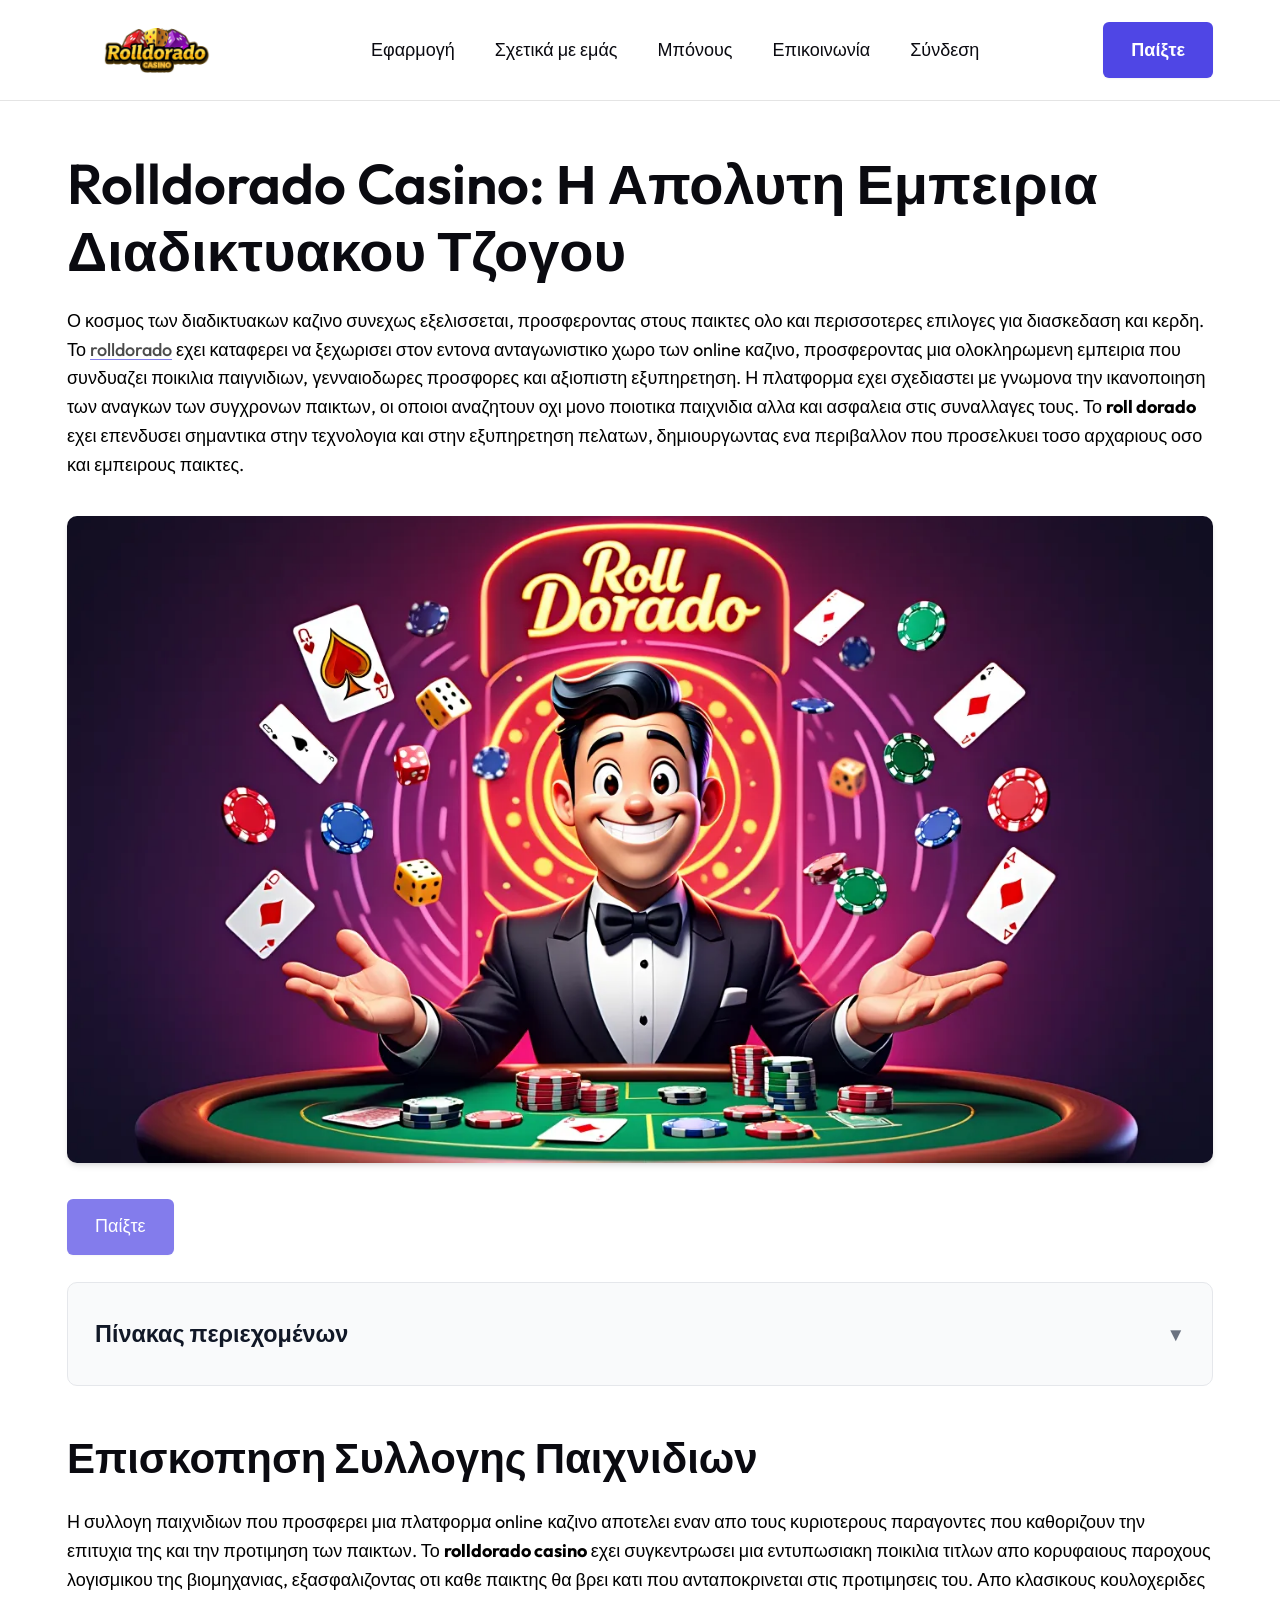
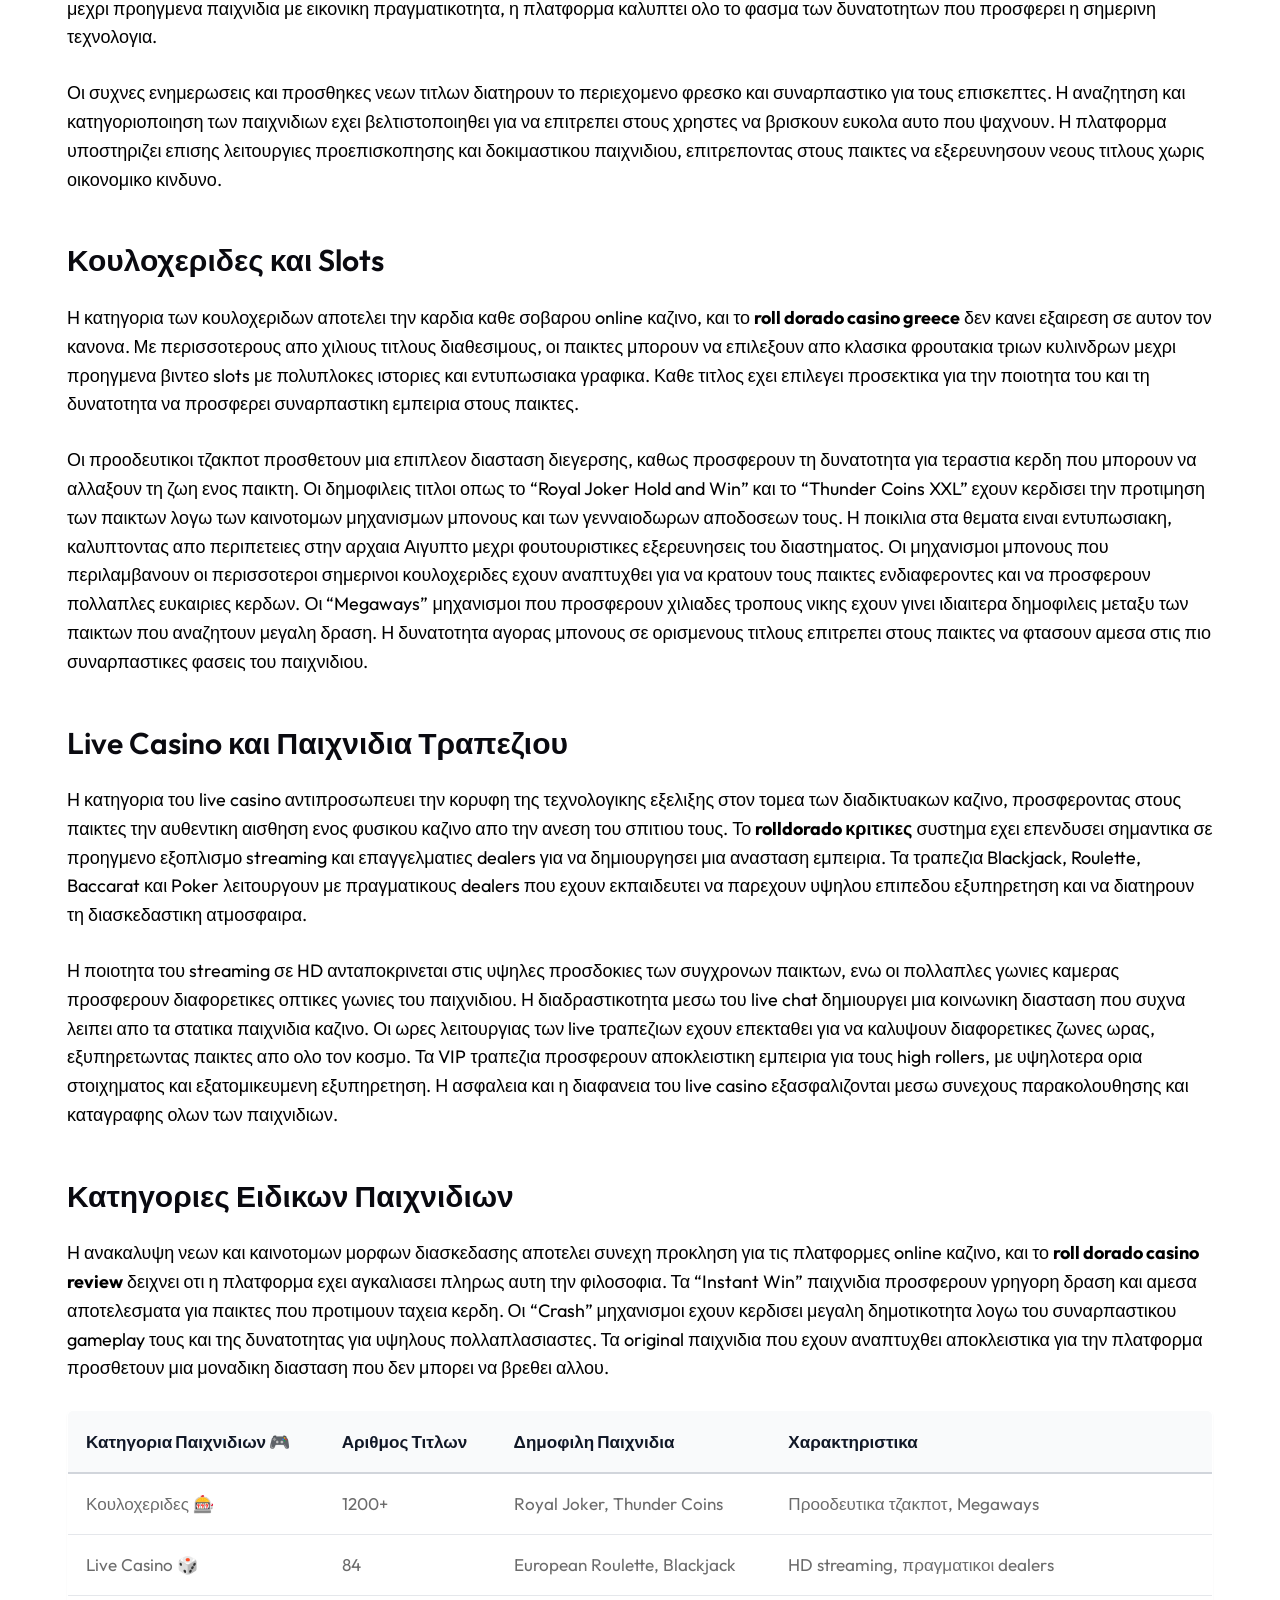
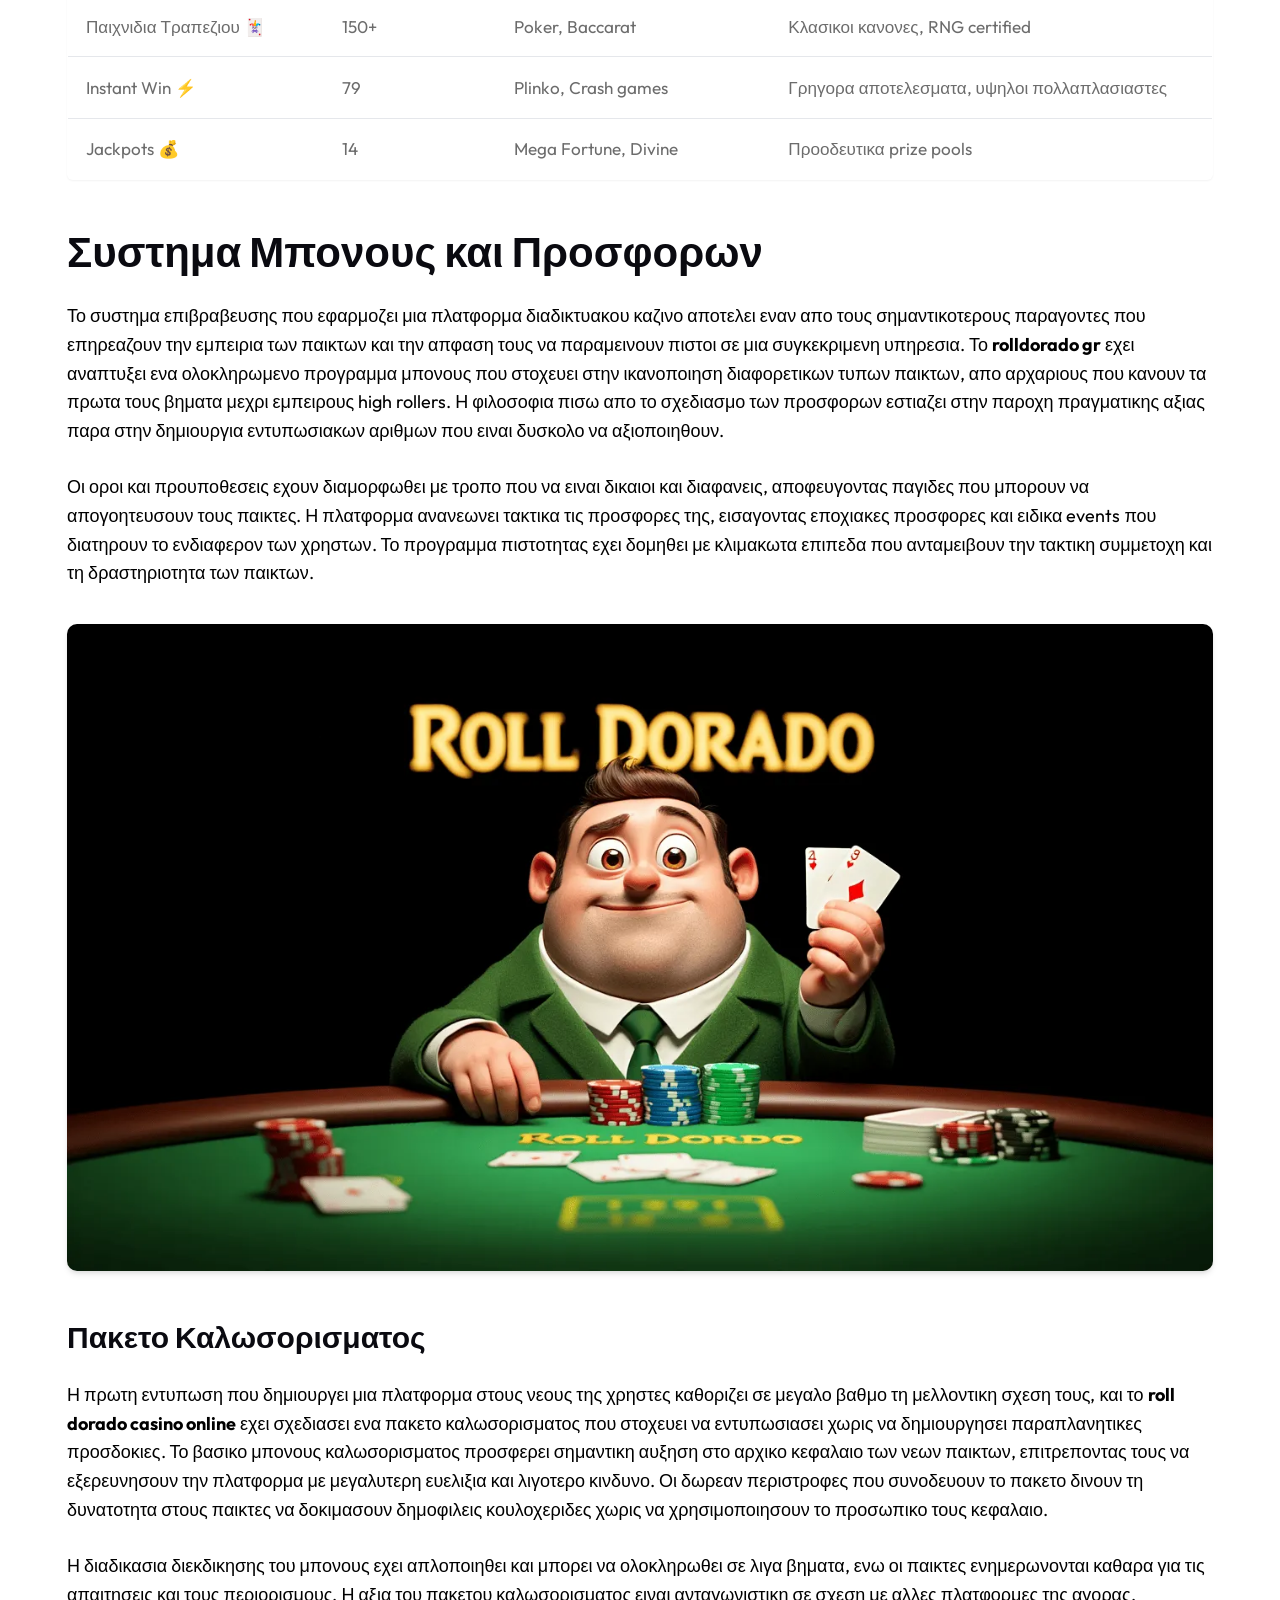
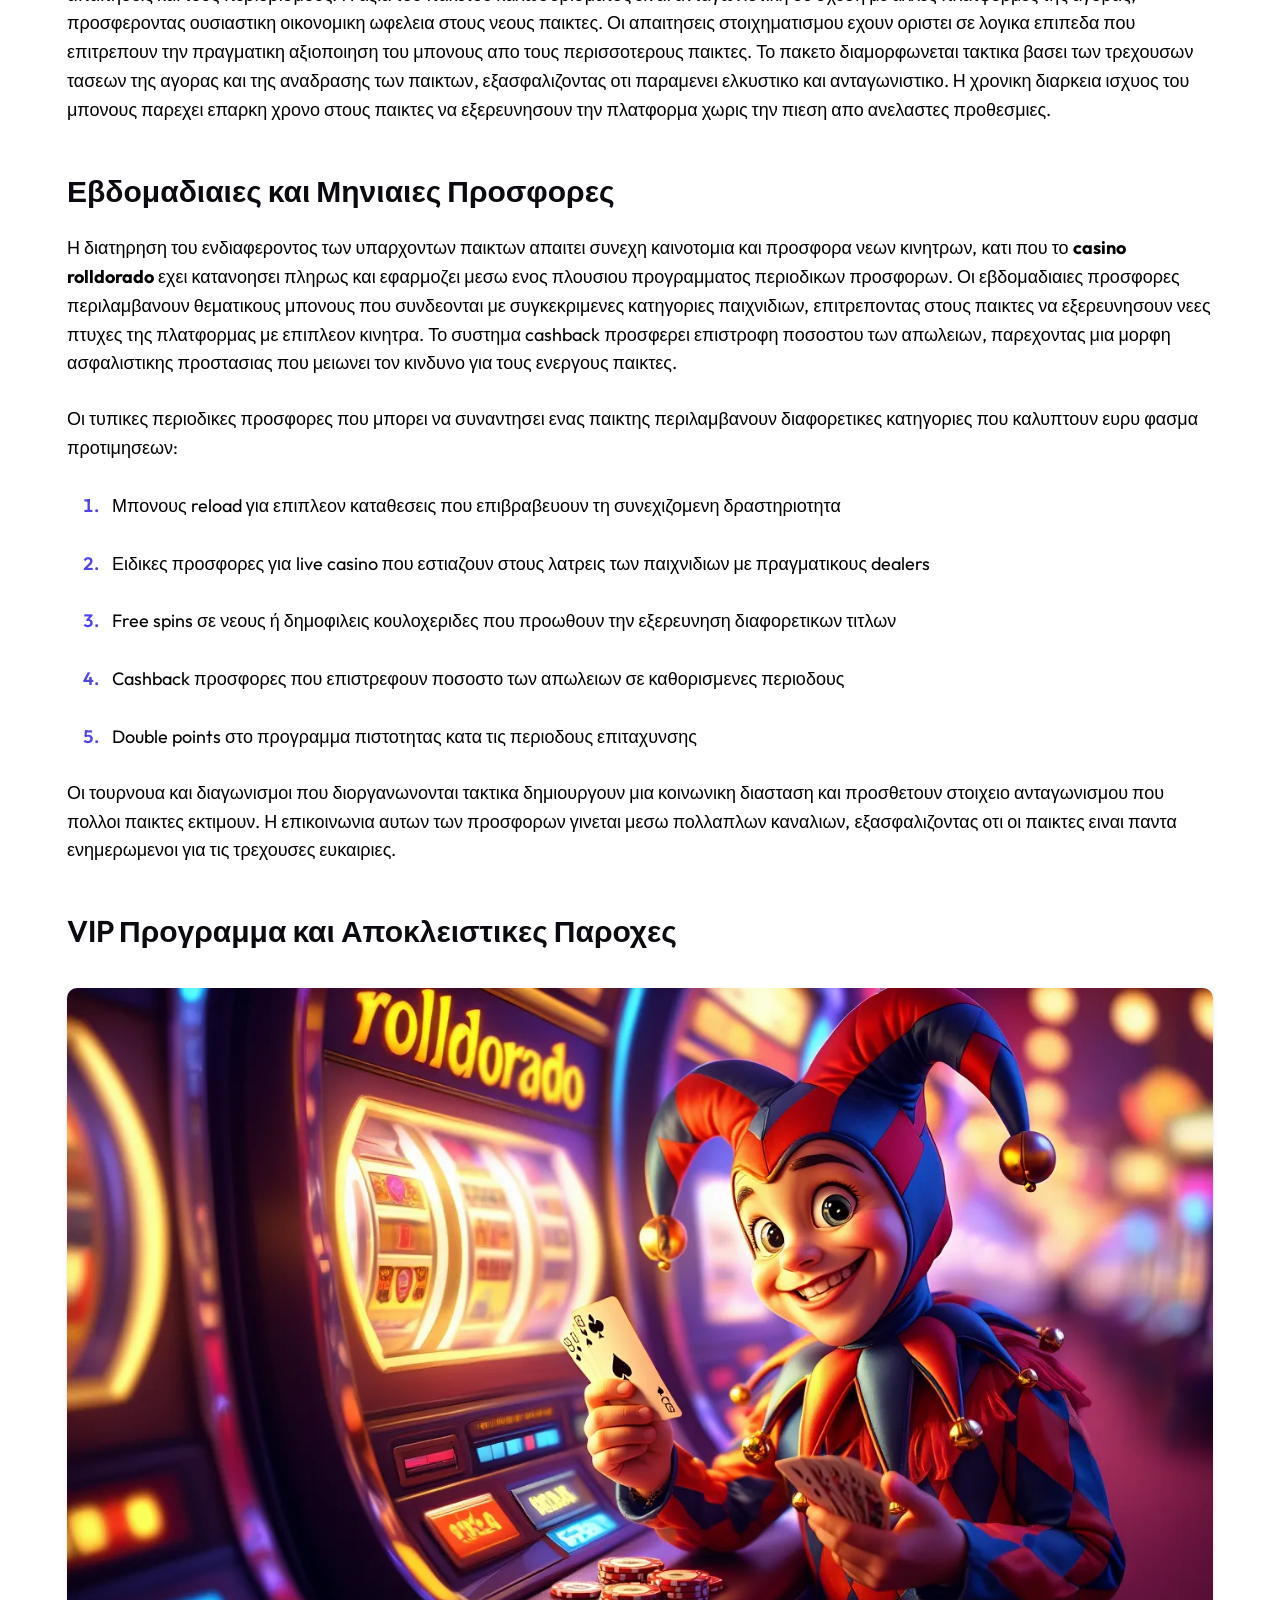
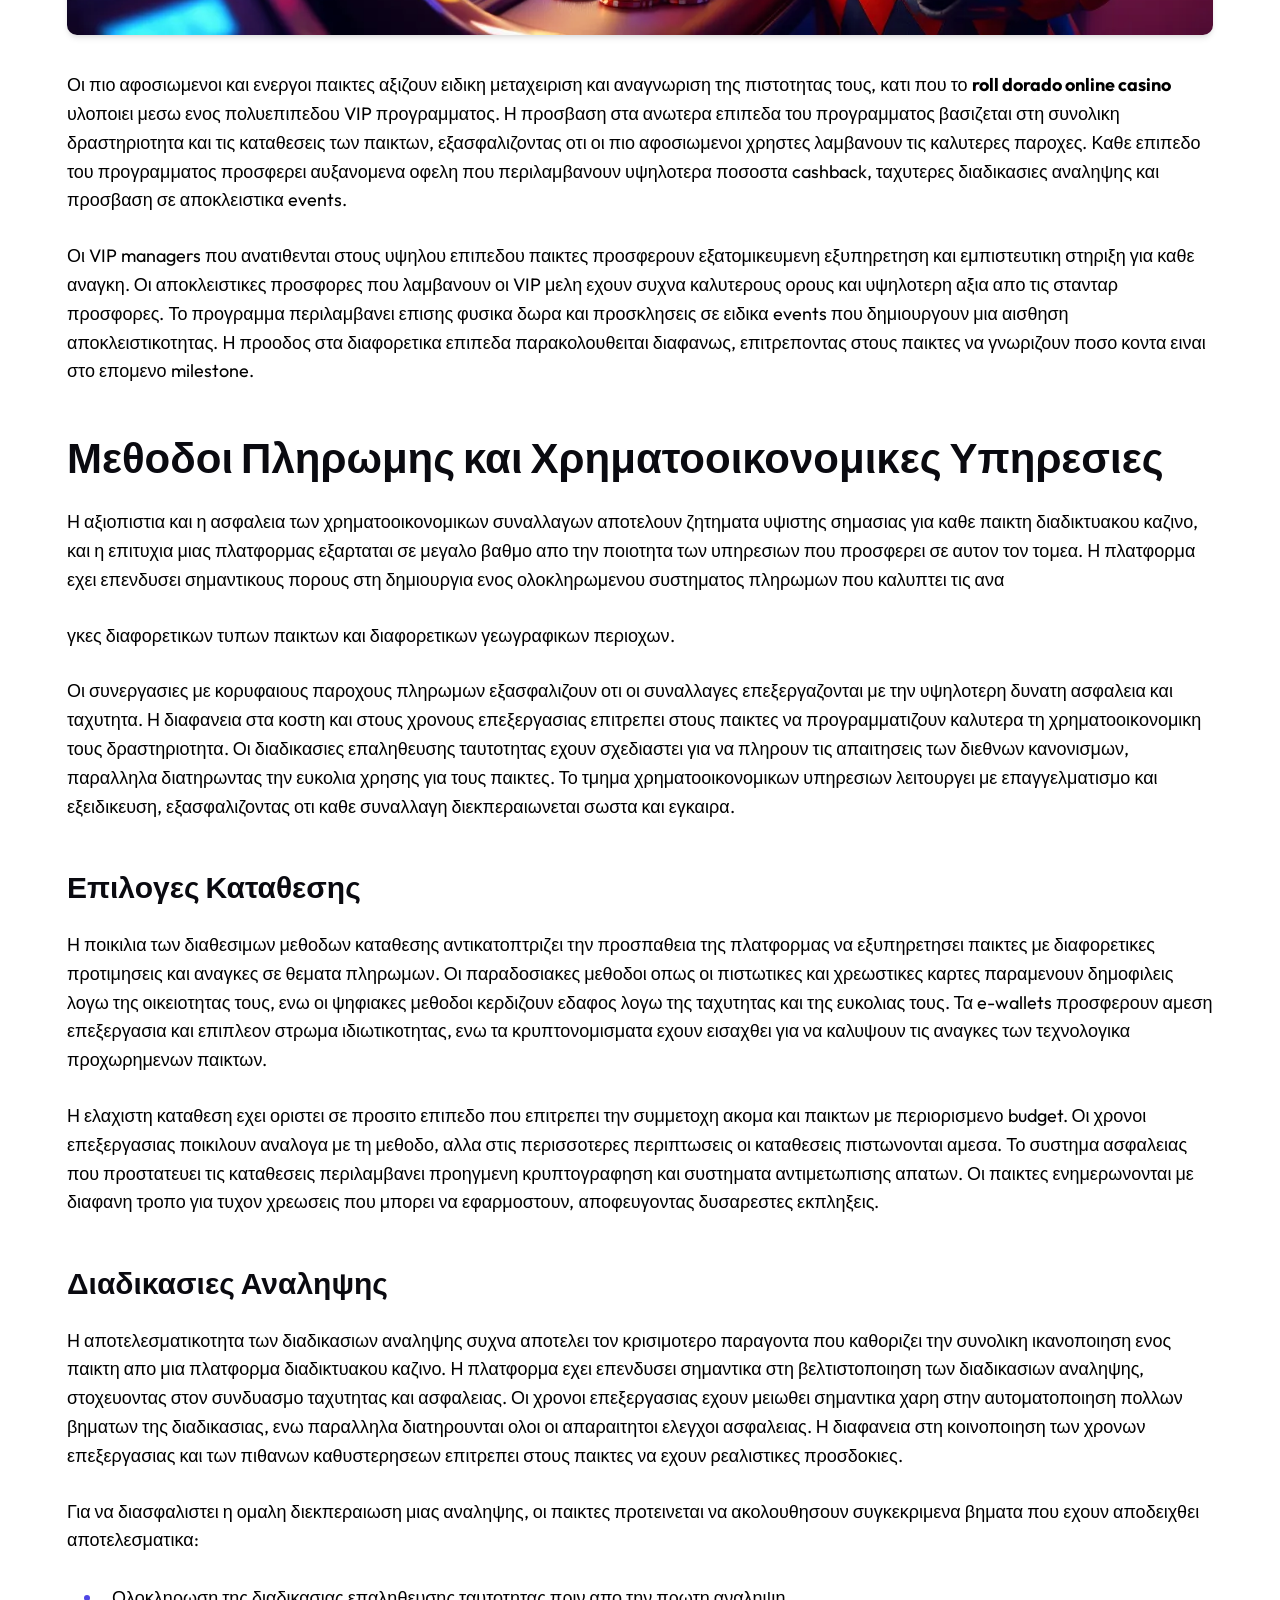
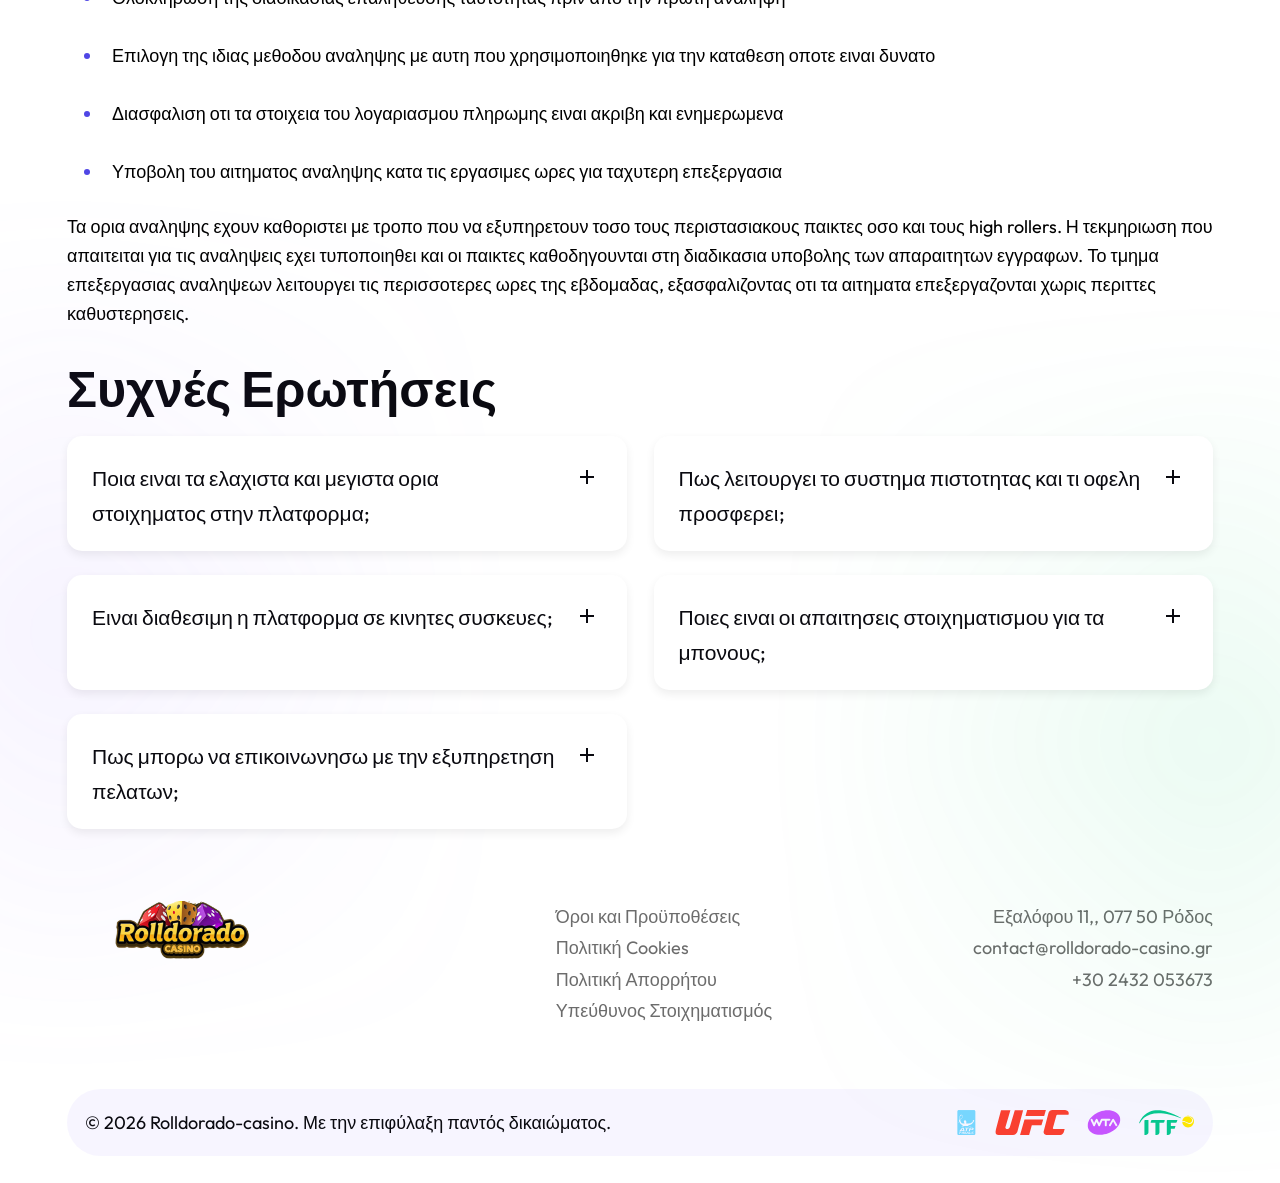
==== commit 56d2fd92: "chore: ref link cloaking retrofit" ====
--- a/index.html
+++ b/index.html
@@ -99,7 +99,7 @@
   
   <link rel="stylesheet" href="/stylesheet/style.31c47801c6d0d72ed2a5c82821228aae0c2e79ded20c3f57e30a147ff3dc51f1.9a481f0e.css" integrity="sha384-0KXBVfn+M3Rq9s7ceeUWSUtH//mEdd8QorEAnDosq/TmWzyBZxPk2CMEoxGHtPv9">
   
-  <link rel="stylesheet" href="/stylesheet/style.5d82aa0d5315f677f709af838c8047af22db36b3e33fa7e0f8188cf7c692dd08.2a2a2f2e.css" integrity="sha384-d7JrkSmFi6nLMh2XPvFJecejnaEzacwn48N3s2CeAZXG4I7FW5NGJf6heShkm1qw">
+  <link rel="stylesheet" href="/stylesheet/style.5d82aa0d5315f677f709af838c8047af22db36b3e33fa7e0f8188cf7c692dd08.2a2a2f2e.css" integrity="sha384-CEA00Z3X3PZq4h1Nw2YiFuoVV65u+W3tn8yXM7u0oNZt//SQRy0FJFzrinKILB+Y">
   
 </head>
 
@@ -686,7 +686,7 @@
   
   
   
-  <script src="/app.0e24552615ffa1409141c90a6d6ec017d13fa67e39c1ea9654c3ec1a2da6f43e.js" integrity="sha384-fiYQfxU9iyWrC+3WBpQjyWIdAPOQGCwn4OybNwbgKpBmFc/yV7XqTW++M/k+S02u" defer=""></script>
+  <script src="/app.0e24552615ffa1409141c90a6d6ec017d13fa67e39c1ea9654c3ec1a2da6f43e.js" integrity="sha384-UkB72MKupiZon4xnnzyxadPQ80f6/Q1qBYAcIpwaK+JOJhDFM1bEmuPLIk/3ukKB" defer=""></script>
 
 
 </body></html>
